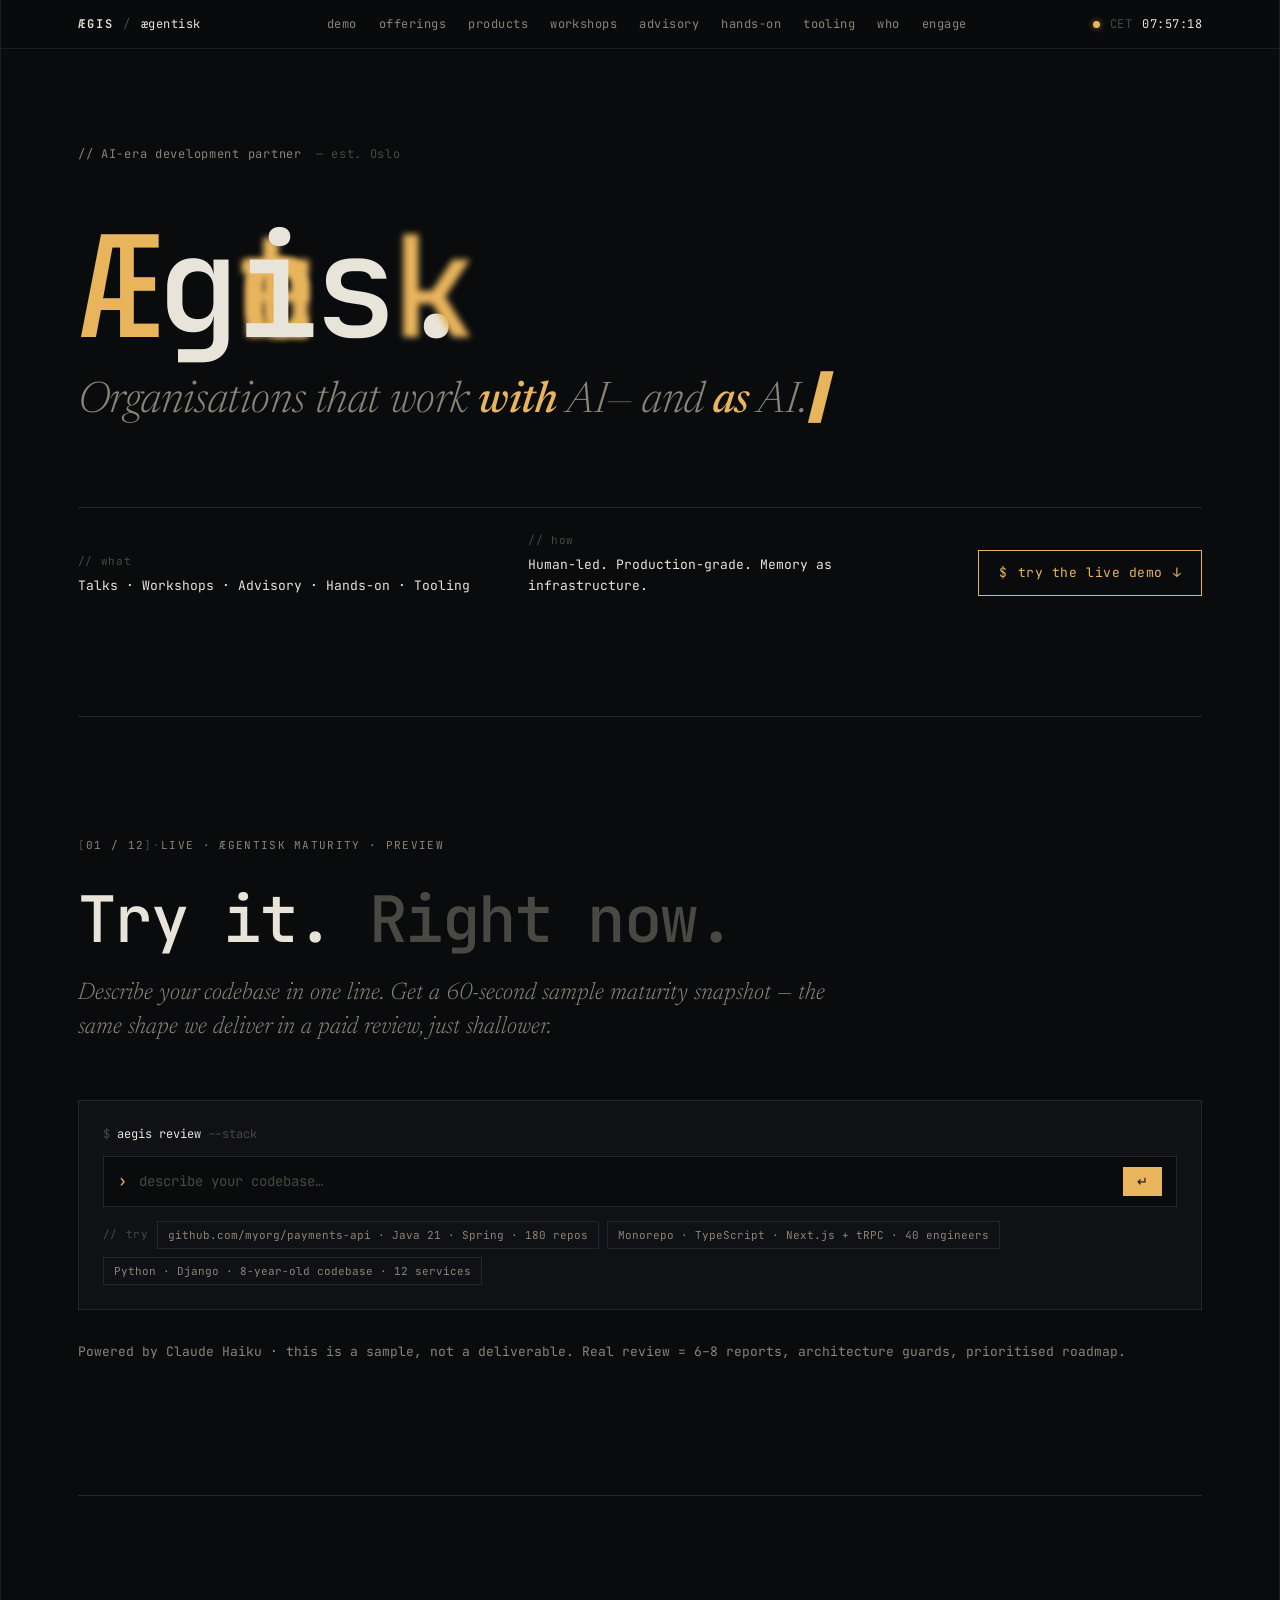
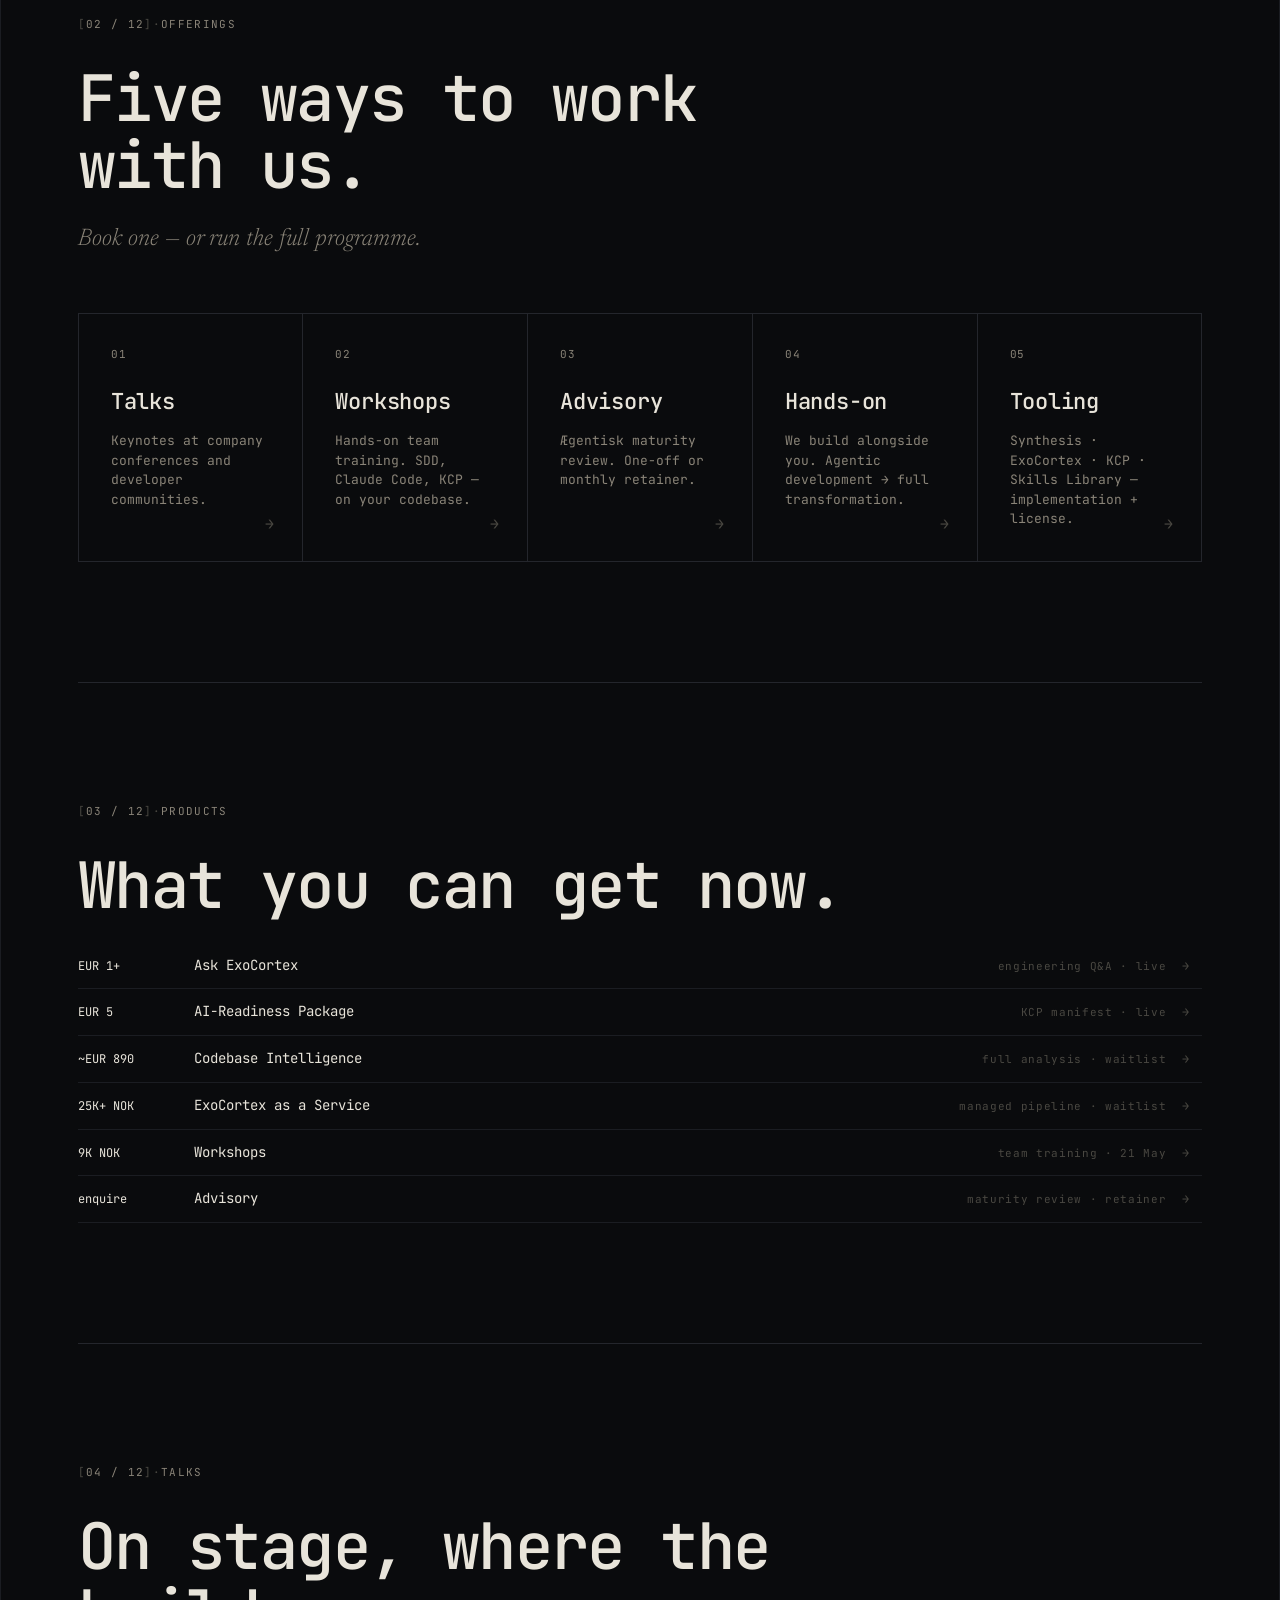
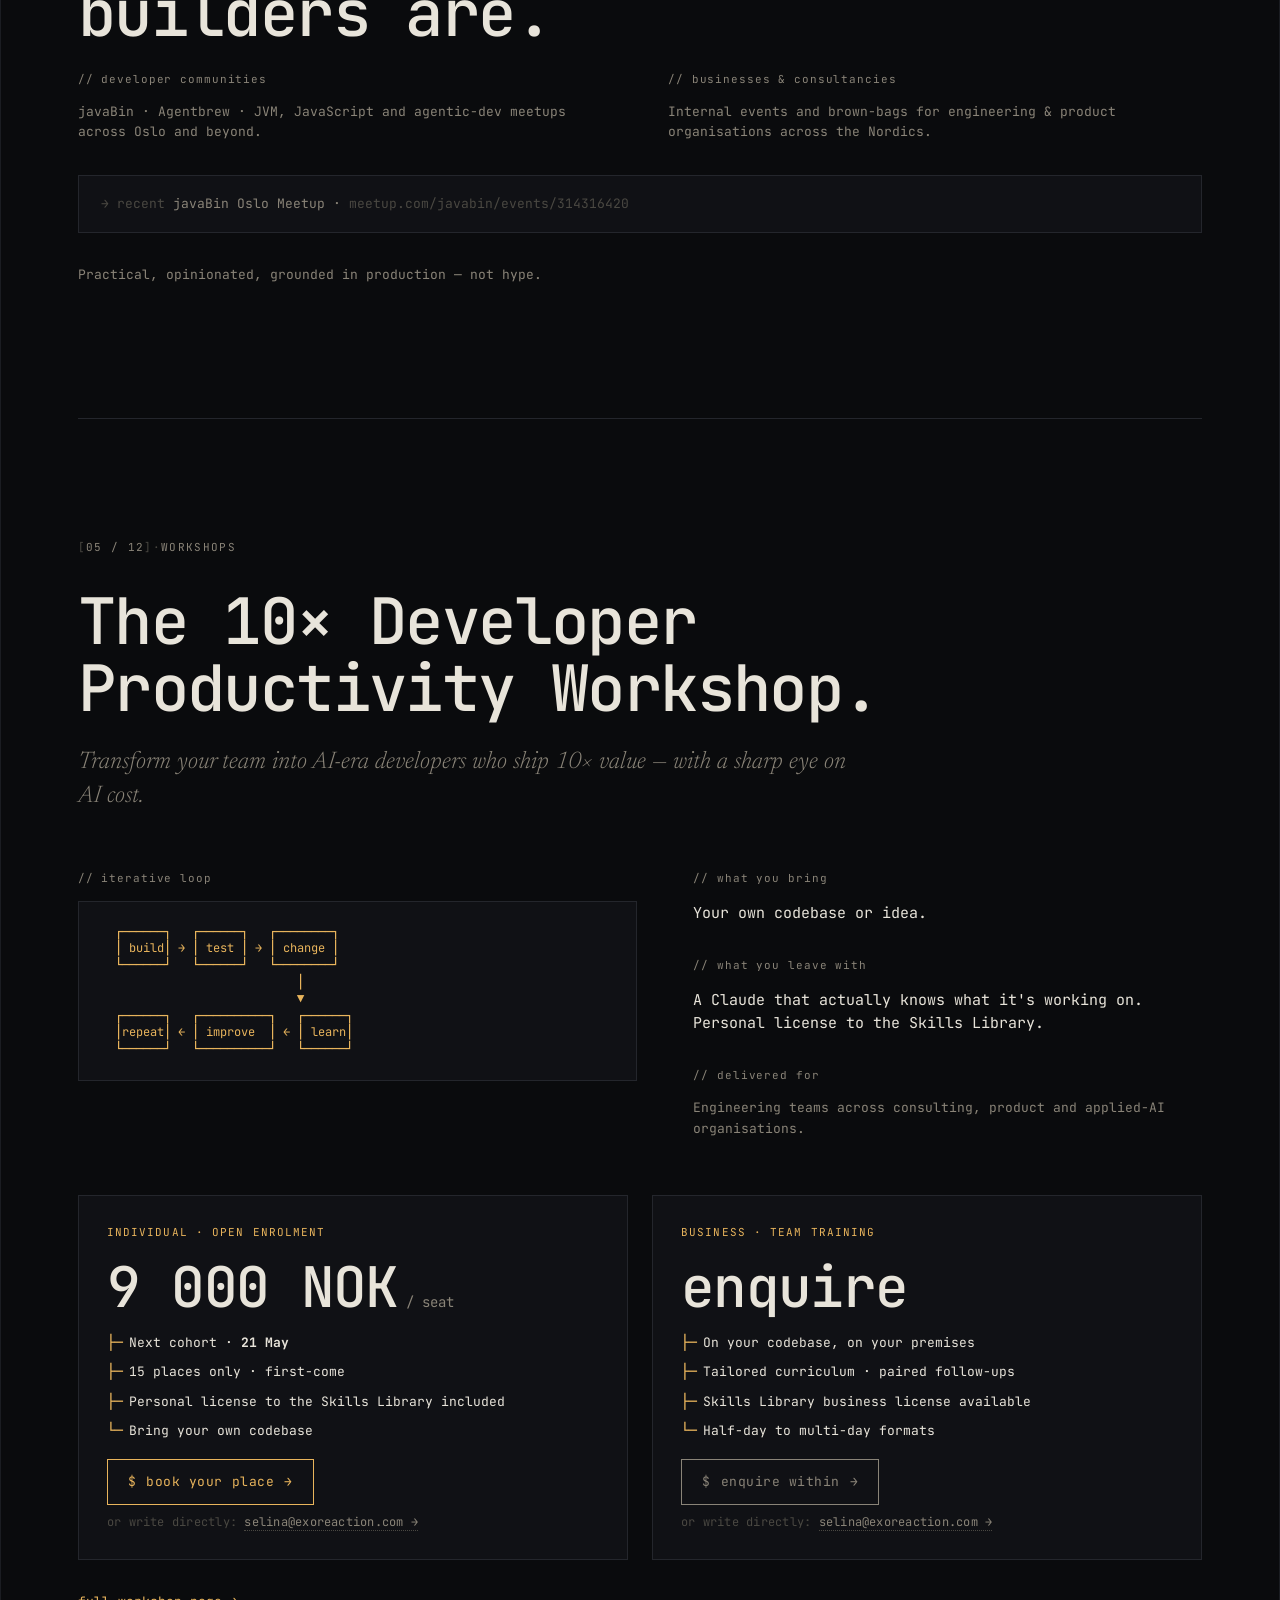
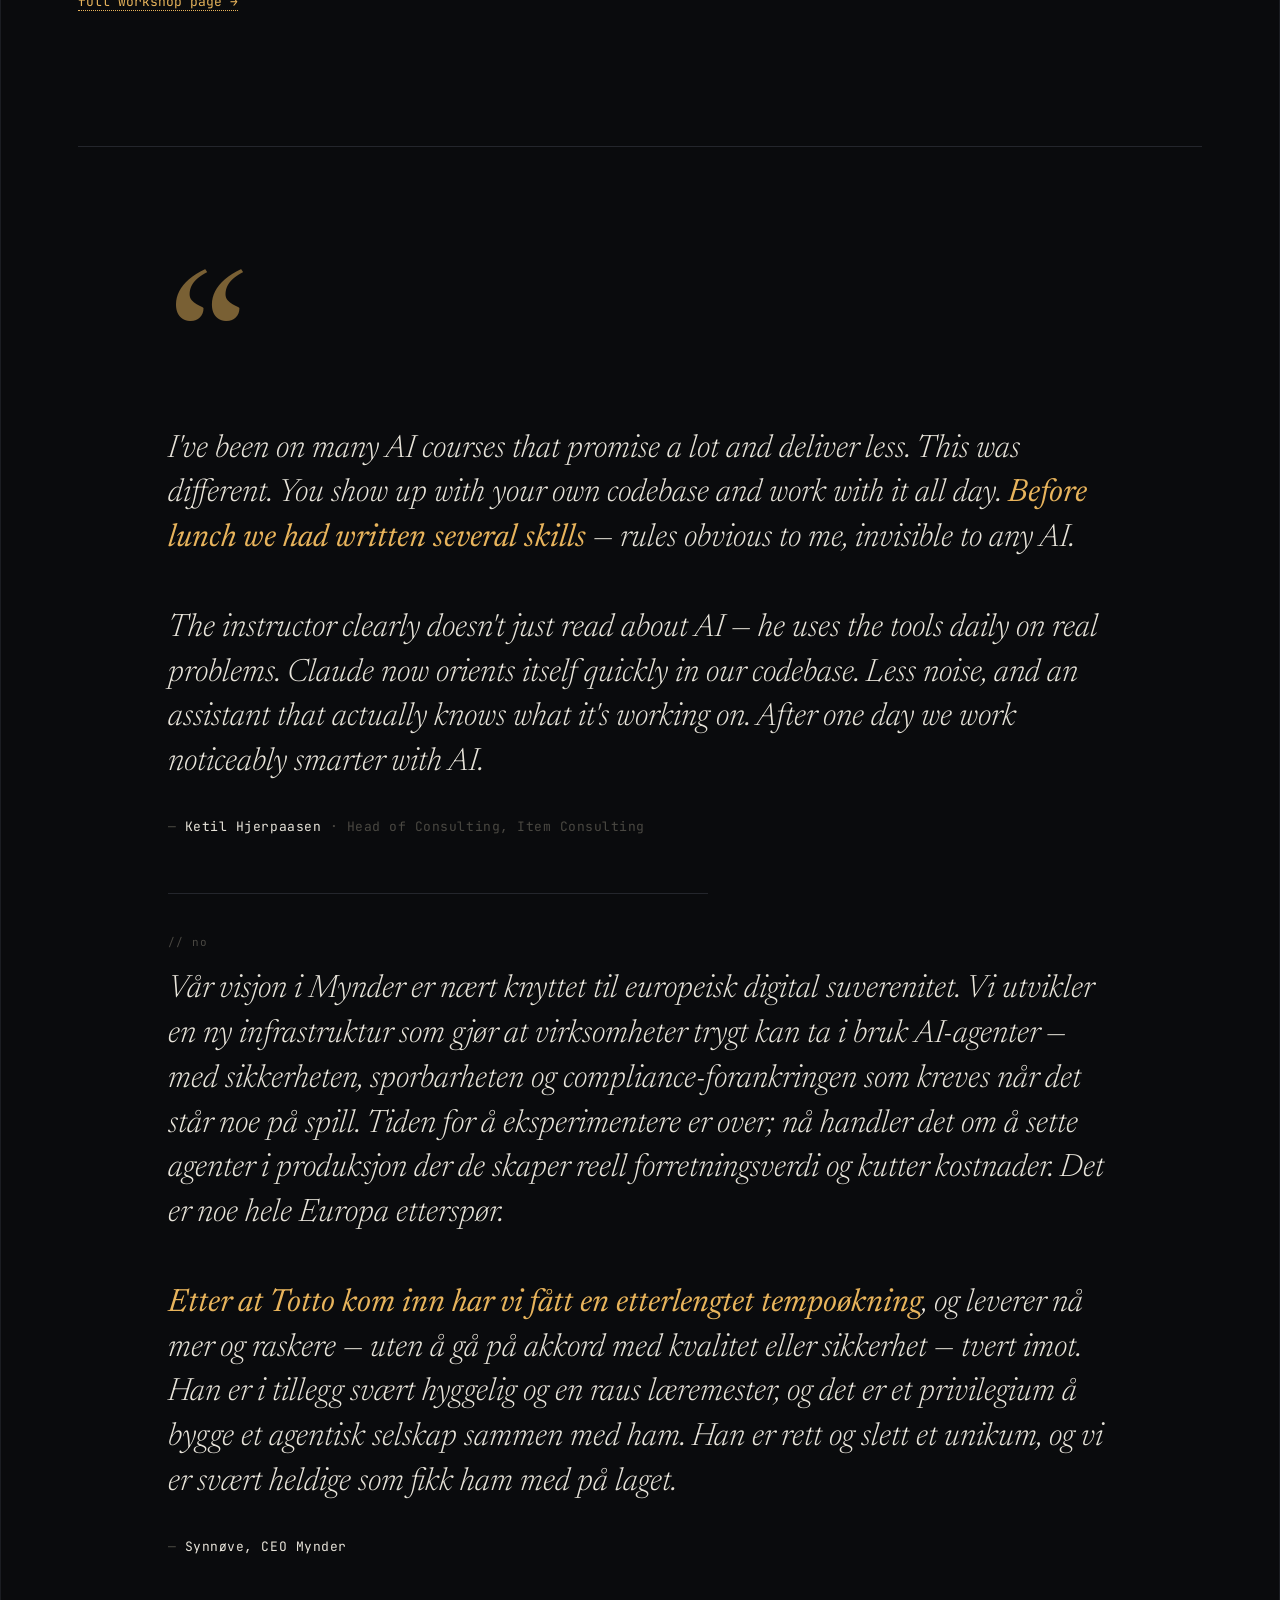
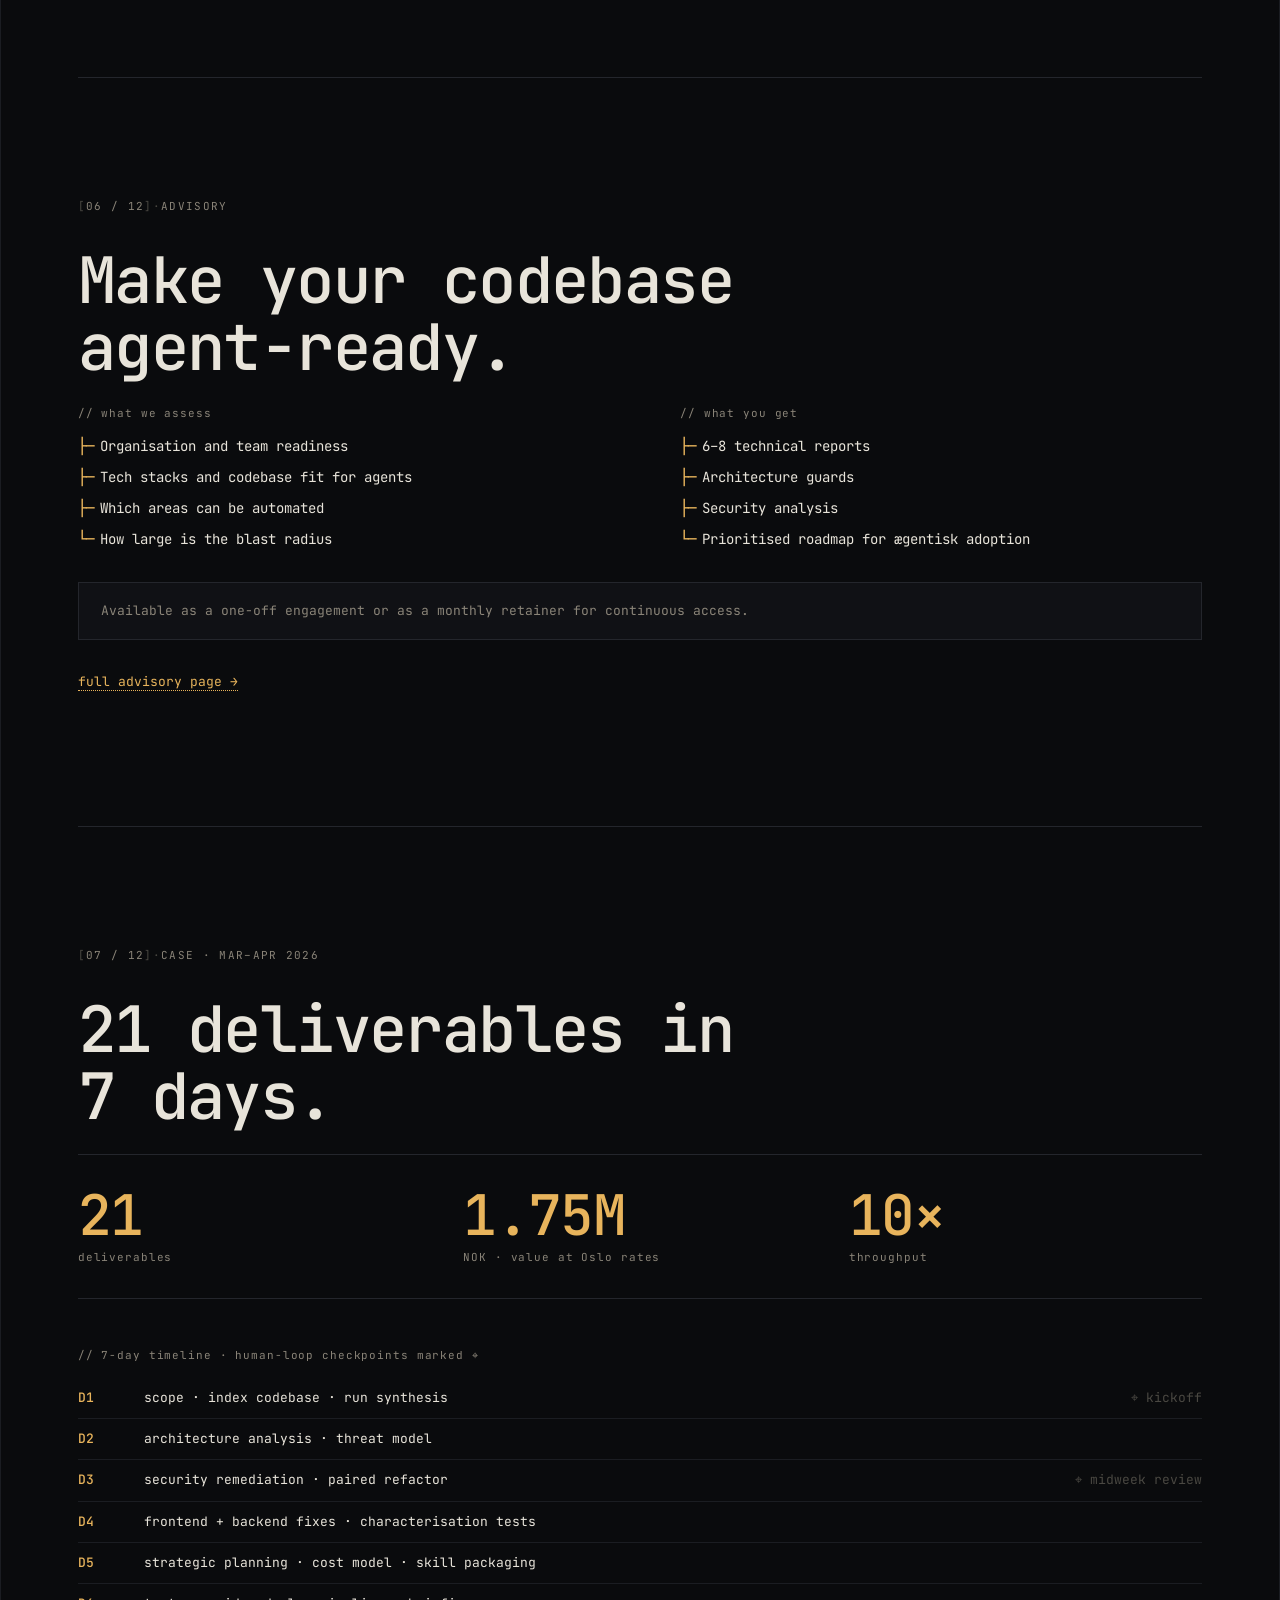
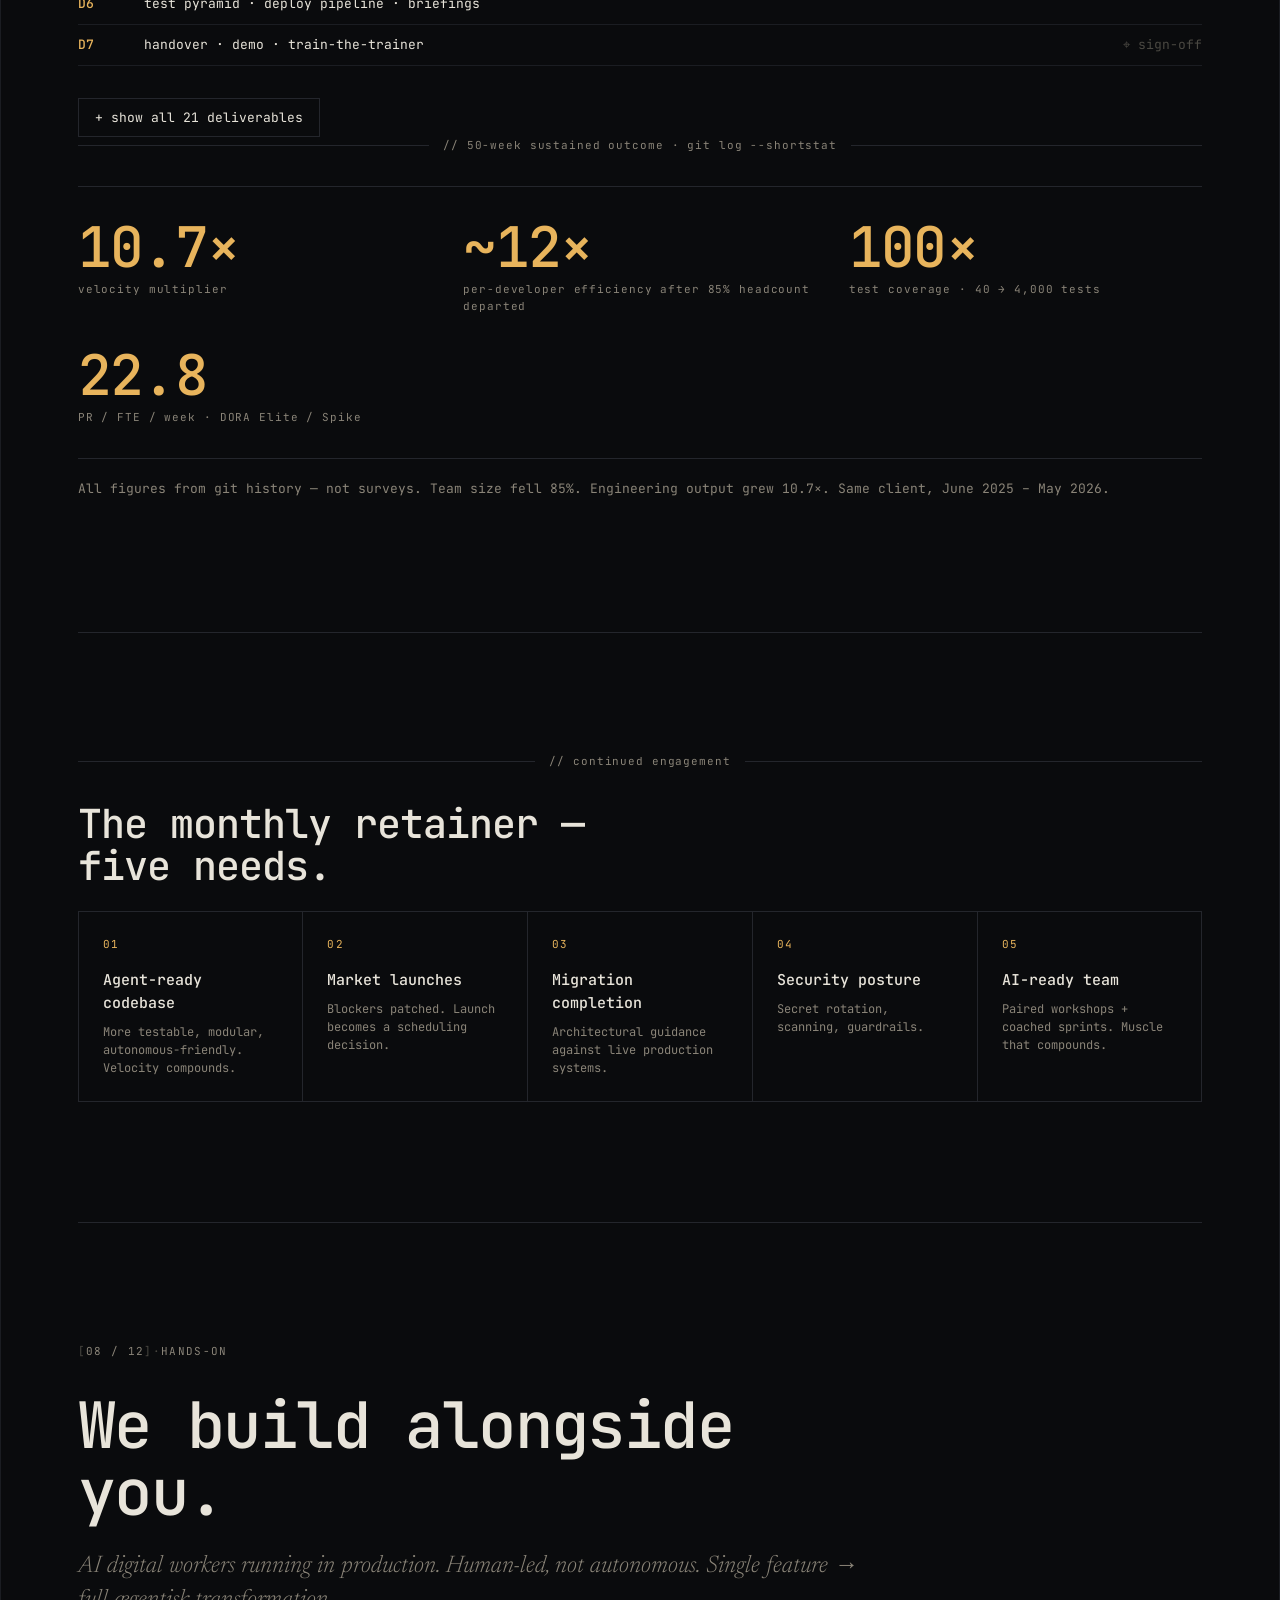
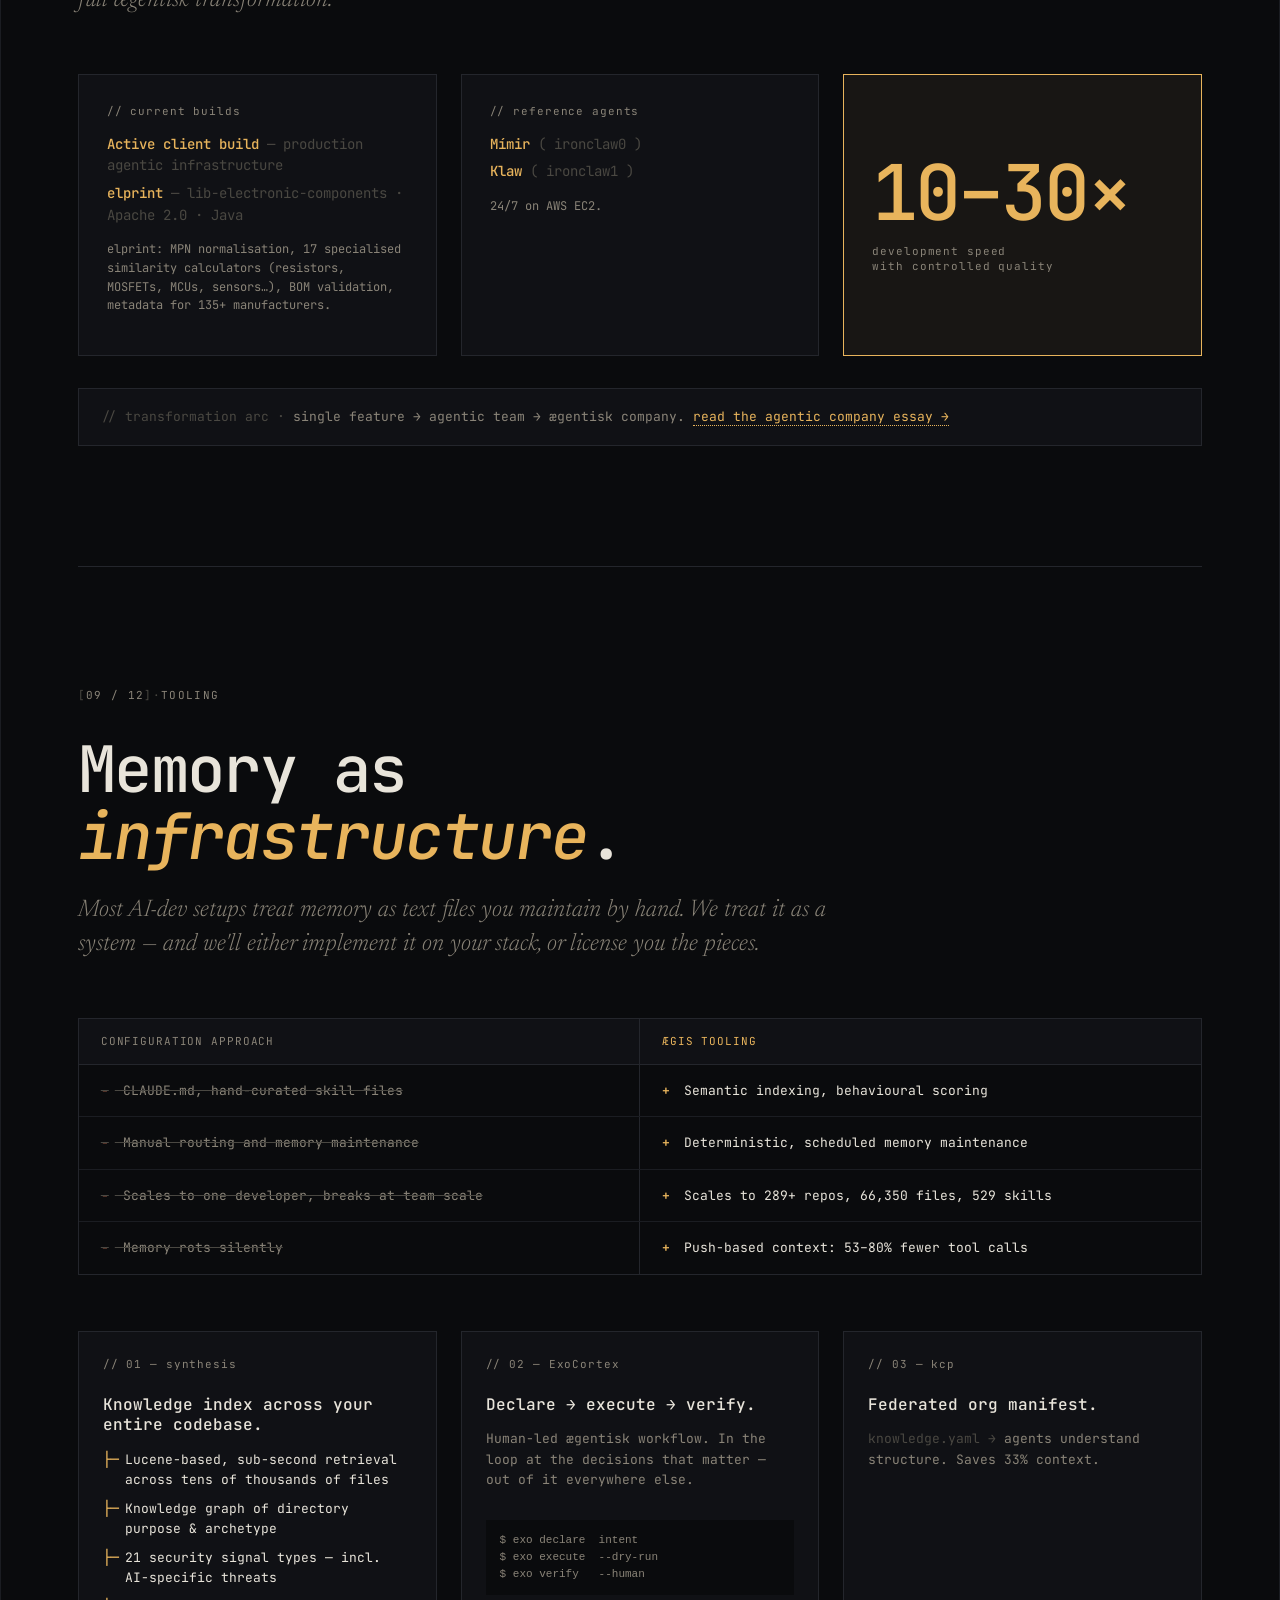
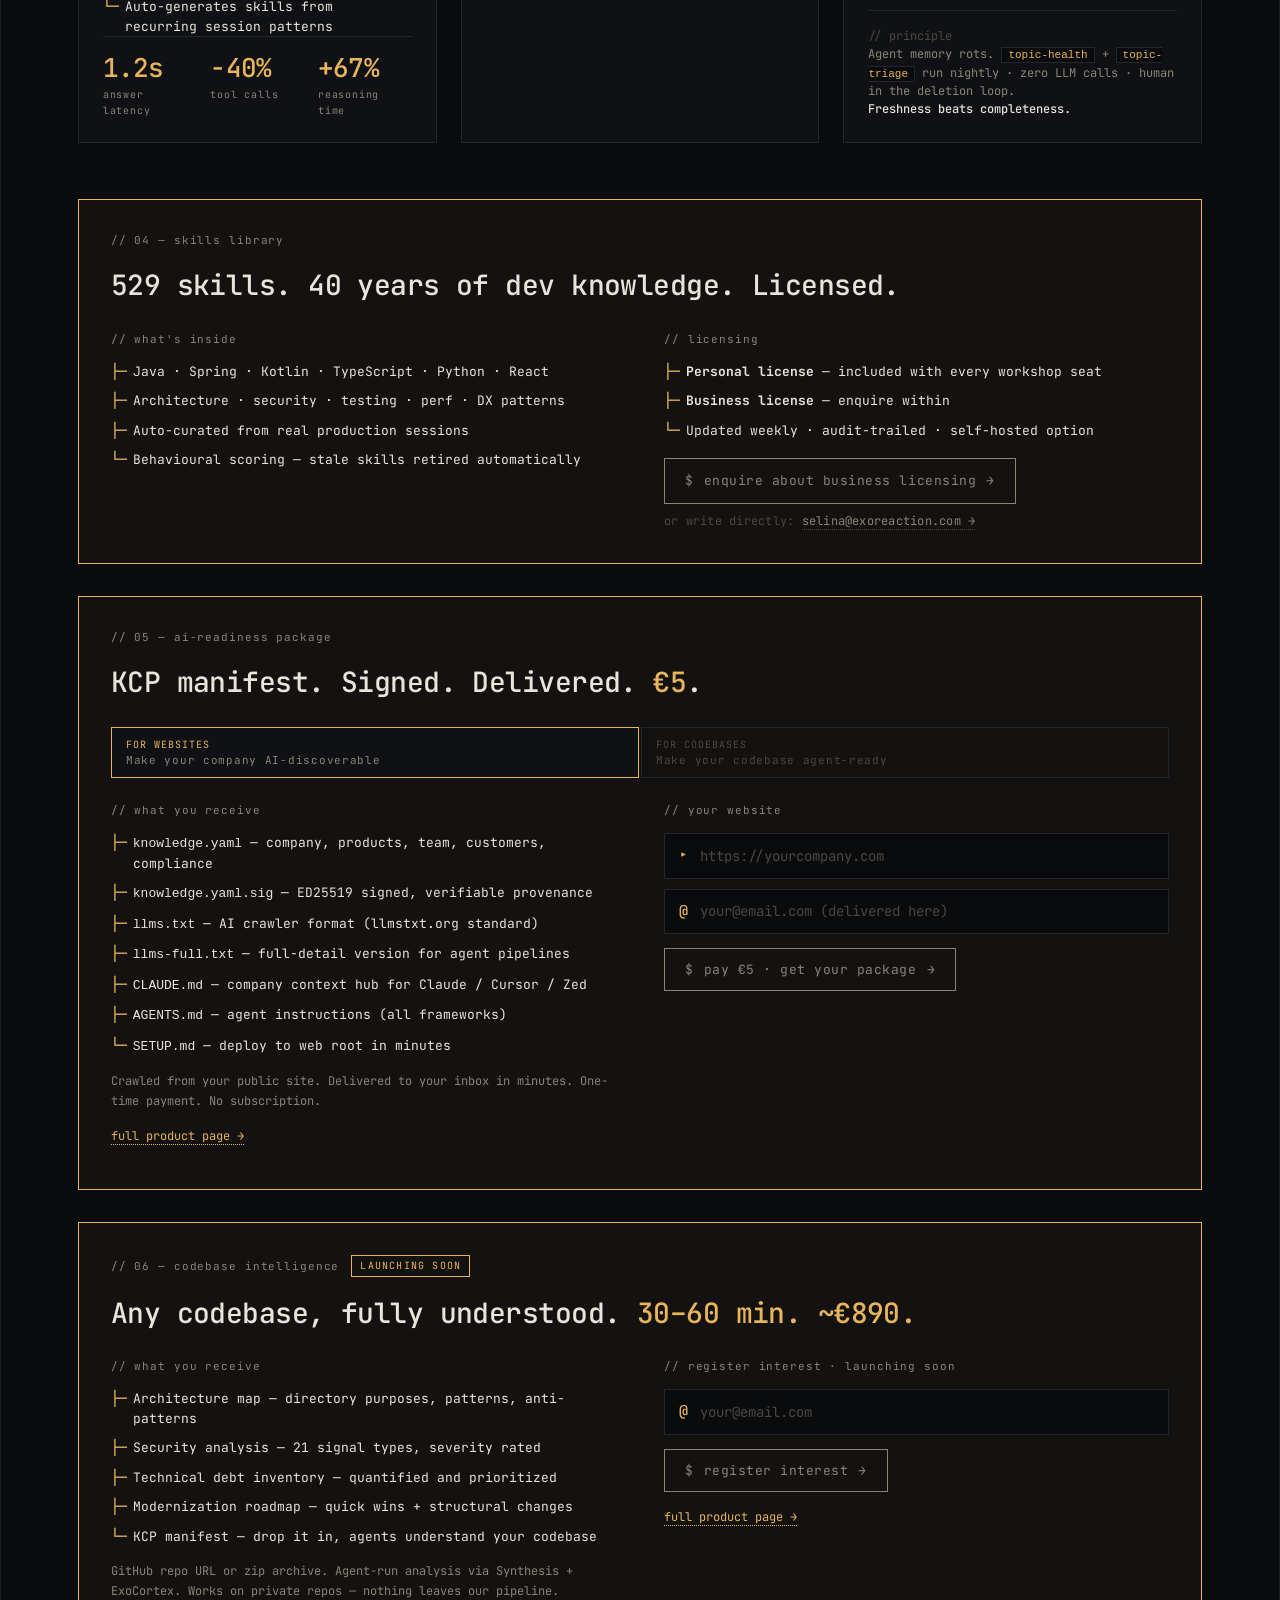
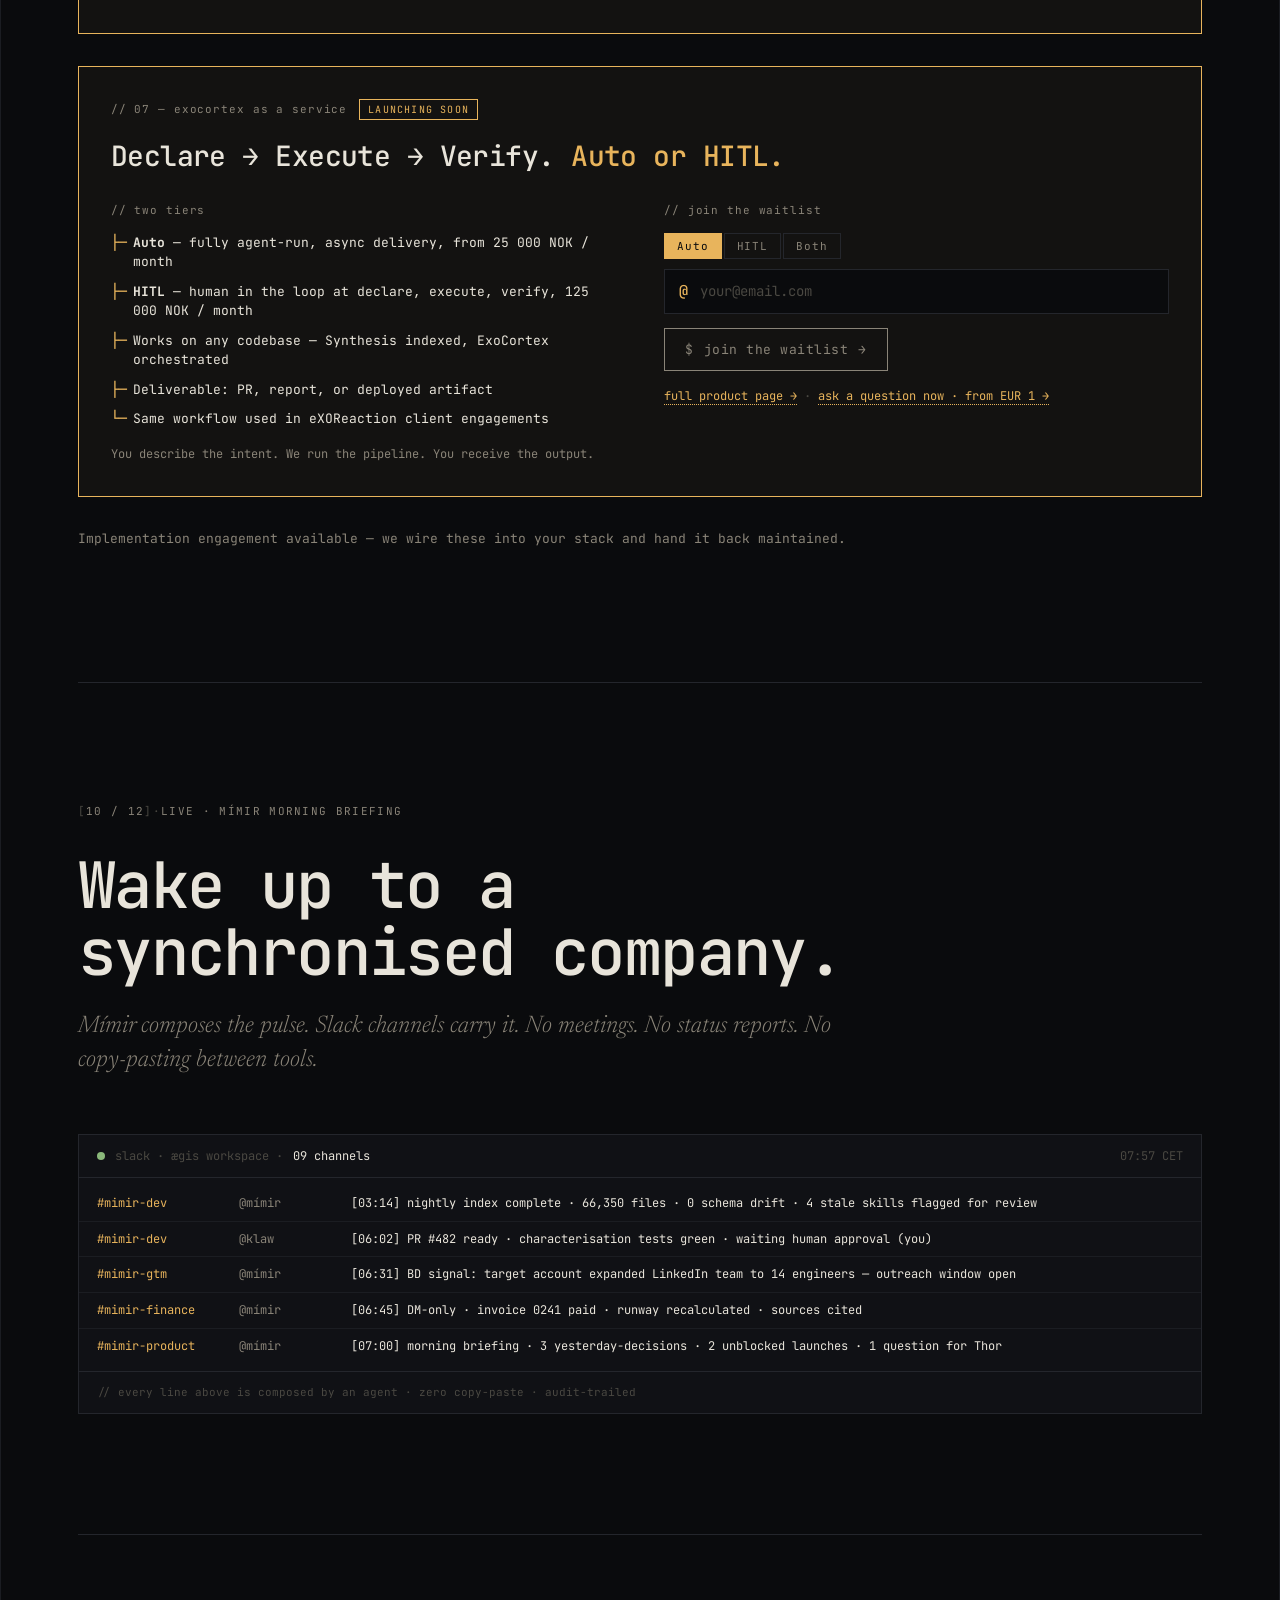
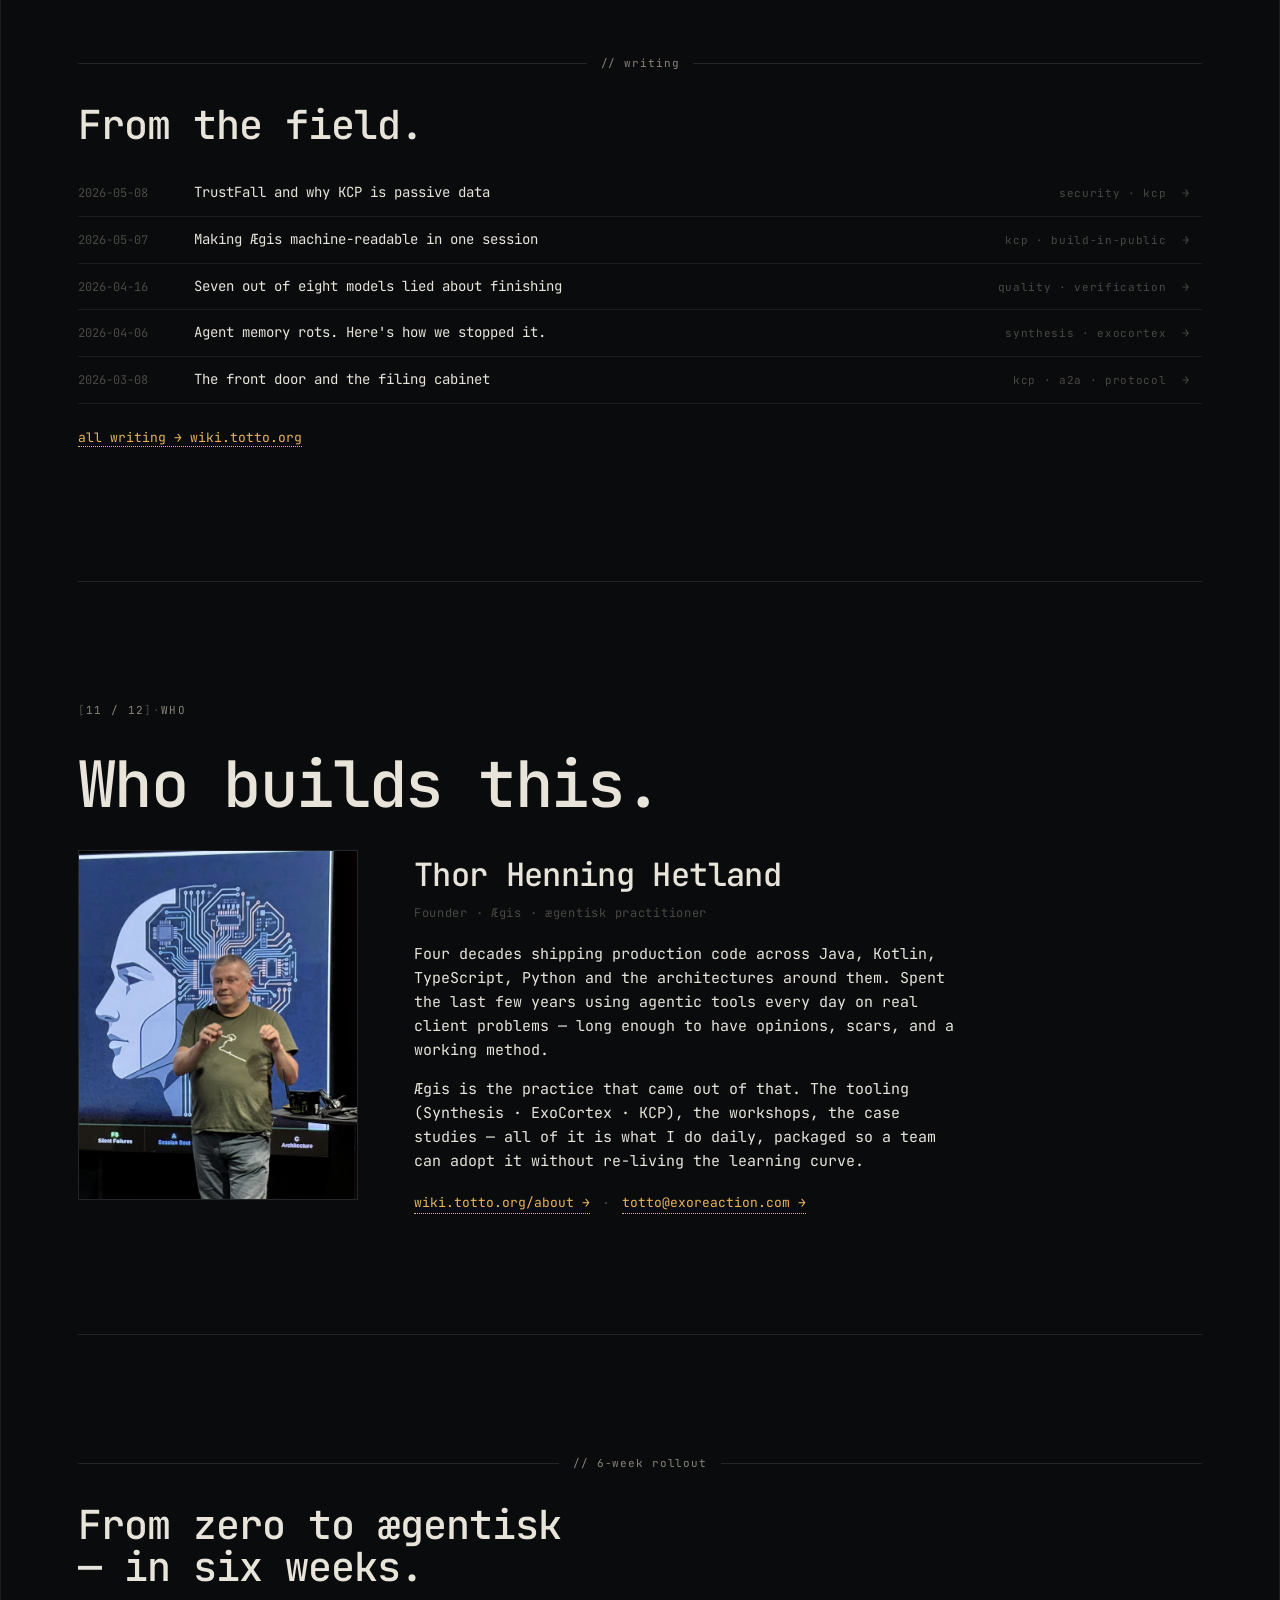
==== index.html @ 2a46fa9e "feat: add products catalogue section + nav item - Homepage: new #products section (03/12) using writ" ====
<!doctype html>
<html lang="en">
<head>
  <meta charset="utf-8" />
  <meta name="viewport" content="width=device-width, initial-scale=1" />
  <title>Ægis · Ægentisk — AI-era development partner</title>

  <meta name="description" content="Organisations that work with AI — and as AI. Talks, workshops, advisory, hands-on builds, and tooling from years of production use. Next workshop: 21 May." />
  <meta property="og:type" content="website" />
  <meta property="og:site_name" content="Ægis" />
  <meta property="og:title" content="Ægis · Ægentisk — AI-era development partner" />
  <meta property="og:description" content="Organisations that work with AI — and as AI. Talks, workshops, advisory, hands-on builds, and tooling from years of production use. Next workshop: 21 May." />
  <meta property="og:url" content="https://xn--gis-xla.no" />
  <meta property="og:image" content="https://xn--gis-xla.no/og-image.png" />
  <meta property="og:image:width" content="1200" />
  <meta property="og:image:height" content="675" />
  <meta name="twitter:card" content="summary_large_image" />
  <meta name="twitter:title" content="Ægis · Ægentisk — AI-era development partner" />
  <meta name="twitter:description" content="Organisations that work with AI — and as AI. Talks, workshops, advisory, hands-on builds, and tooling from years of production use." />
  <meta name="twitter:image" content="https://xn--gis-xla.no/og-image.png" />
  <link rel="canonical" href="https://xn--gis-xla.no/" />

  <link rel="preconnect" href="https://fonts.googleapis.com" />
  <link rel="preconnect" href="https://fonts.gstatic.com" crossorigin />
  <link href="https://fonts.googleapis.com/css2?family=JetBrains+Mono:wght@300;400;500;600&family=Newsreader:ital,opsz,wght@0,6..72,300;0,6..72,400;1,6..72,300;1,6..72,400&display=swap" rel="stylesheet" />
  <link rel="icon" href="favicon.svg" type="image/svg+xml" />
  <link rel="stylesheet" href="site.css" />

  <style>
    /* KCP Package top-level tab buttons */
    .kcp-tab-btn {
      flex: 1; background: transparent; color: var(--fg-dim);
      border: 1px solid var(--line); font-family: var(--t-mono);
      font-size: 12px; letter-spacing: 0.06em; padding: 10px 14px;
      cursor: pointer; text-align: left;
    }
    .kcp-tab-btn.active { background: var(--bg-2); color: var(--fg); border-color: var(--accent-hex); }
    .kcp-tab-label { font-size: 10px; letter-spacing: 0.1em; margin-bottom: 2px; color: var(--fg-dim); }
    .kcp-tab-btn.active .kcp-tab-label { color: var(--accent-hex); }
    .kcp-tab-sub { font-size: 11px; color: var(--fg-dim); }
    .kcp-tab-btn.active .kcp-tab-sub { color: var(--fg-mute); }
    /* KCP code input sub-tab buttons */
    .kcp-input-btn {
      background: transparent; color: var(--fg-mute); border: 1px solid var(--line);
      font-family: var(--t-mono); font-size: 11px; letter-spacing: 0.08em;
      padding: 4px 10px; cursor: pointer;
    }
    .kcp-input-btn.active { background: var(--accent-hex); color: var(--bg); border-color: var(--accent-hex); }
    /* ExoCortex tier buttons */
    .exo-tier-btn {
      background: transparent; color: var(--fg-mute); border: 1px solid var(--line);
      font-family: var(--t-mono); font-size: 11px; letter-spacing: 0.08em;
      padding: 5px 12px; cursor: pointer;
    }
    .exo-tier-btn.active { background: var(--accent-hex); color: var(--bg); border-color: var(--accent-hex); }
    /* Inline form error / success */
    .form-error { font-size: 12px; color: var(--accent-hex); letter-spacing: 0.02em; display: none; }
    .form-success { font-size: 13px; color: var(--accent-hex); margin-top: 8px; line-height: 1.8; display: none; }
  </style>
</head>
<body>
  <div class="page">

    <!-- ===== header ===== -->
    <header class="topbar">
      <div class="topbar-row">
        <div class="topbar-left">
          <span class="brand">ÆGIS</span>
          <span class="dim">/</span>
          <span>ægentisk</span>
        </div>
        <nav class="topbar-nav">
          <a href="#demo">demo</a>
          <a href="#offerings">offerings</a>
          <a href="#products">products</a>
          <a href="workshops.html">workshops</a>
          <a href="advisory.html">advisory</a>
          <a href="#hands-on">hands-on</a>
          <a href="#tooling">tooling</a>
          <a href="#who">who</a>
          <a href="#engage">engage</a>
        </nav>
        <div class="topbar-right">
          <span class="status-dot"></span>
          <span class="dim">CET</span>
          <span class="mono-time" id="header-clock"></span>
          <button class="hamburger" id="hamburger-btn" aria-label="menu">
            <span></span><span></span><span></span>
          </button>
        </div>
      </div>
      <div class="mobile-nav" id="mobile-nav" style="display:none">
        <a href="#demo">demo</a>
        <a href="#offerings">offerings</a>
        <a href="#products">products</a>
        <a href="workshops.html">workshops</a>
        <a href="advisory.html">advisory</a>
        <a href="#hands-on">hands-on</a>
        <a href="#tooling">tooling</a>
        <a href="#who">who</a>
        <a href="#engage">engage</a>
      </div>
    </header>

    <main>

      <!-- ===== hero ===== -->
      <section class="hero" id="top">
        <div class="hero-meta">
          <span>// AI-era development partner</span>
          <span class="dim">— est. Oslo</span>
        </div>
        <h1 class="hero-title" id="hero-title" title="replay">
          <span class="headline" id="hero-headline">
            <span class="ltr lig">Æ</span>
            <span class="ltr">g</span>
            <span class="ltr">e</span>
            <span class="ltr">n</span>
            <span class="ltr">t</span>
            <span class="ltr">i</span>
            <span class="ltr">s</span>
            <span class="ltr">k</span>
            <span class="headline-caret" id="hero-caret">▍</span>
            <span class="headline-dot">.</span>
          </span>
          <br>
          <span class="hero-sub">
            Organisations that work <em>with</em> AI<span class="dim">—</span>
            and <em>as</em> AI.<span class="caret" aria-hidden="true">▍</span>
          </span>
        </h1>
        <div class="hero-foot">
          <div class="hero-foot-col">
            <div class="dim">// what</div>
            <div>Talks · Workshops · Advisory · Hands-on · Tooling</div>
          </div>
          <div class="hero-foot-col">
            <div class="dim">// how</div>
            <div>Human-led. Production-grade. Memory as infrastructure.</div>
          </div>
          <div class="hero-foot-col">
            <a class="cta-primary" href="#demo">
              <span>$</span> try the live demo <span class="arrow">↓</span>
            </a>
          </div>
        </div>
      </section>

      <!-- ===== demo / ask codebase ===== -->
      <section class="section" id="demo">
        <div class="section-label">
          <span class="dim">[</span><span> 01 / 12 </span><span class="dim">]</span>
          <span class="dim"> · </span><span>LIVE · ÆGENTISK MATURITY · PREVIEW</span>
        </div>
        <h2 class="section-title">Try it. <span class="dim">Right now.</span></h2>
        <p class="section-lede">
          Describe your codebase in one line. Get a 60-second sample maturity snapshot —
          the same shape we deliver in a paid review, just shallower.
        </p>
        <div class="demo-shell">
          <div class="demo-prompt">
            <span class="dim">$</span>
            <span> aegis review</span>
            <span class="dim"> --stack</span>
          </div>
          <div class="demo-input-row">
            <span class="prompt-arrow">›</span>
            <input type="text" class="demo-input" id="demo-input"
              placeholder="describe your codebase…" />
            <button class="demo-run" id="demo-run">↵</button>
          </div>
          <div class="demo-examples">
            <span class="dim">// try</span>
            <button class="demo-chip" data-example="github.com/myorg/payments-api · Java 21 · Spring · 180 repos">github.com/myorg/payments-api · Java 21 · Spring · 180 repos</button>
            <button class="demo-chip" data-example="Monorepo · TypeScript · Next.js + tRPC · 40 engineers">Monorepo · TypeScript · Next.js + tRPC · 40 engineers</button>
            <button class="demo-chip" data-example="Python · Django · 8-year-old codebase · 12 services">Python · Django · 8-year-old codebase · 12 services</button>
          </div>
          <pre class="demo-output" id="demo-output" style="display:none"></pre>
        </div>
        <p class="footnote">
          Powered by Claude Haiku · this is a sample, not a deliverable. Real review = 6–8 reports, architecture guards, prioritised roadmap.
        </p>
      </section>

      <!-- ===== offerings ===== -->
      <section class="section" id="offerings">
        <div class="section-label">
          <span class="dim">[</span><span> 02 / 12 </span><span class="dim">]</span>
          <span class="dim"> · </span><span>OFFERINGS</span>
        </div>
        <h2 class="section-title">Five ways to work with us.</h2>
        <p class="section-lede">Book one — or run the full programme.</p>
        <div class="offer-grid five">
          <a class="offer" href="#talks">
            <div class="offer-num">01</div>
            <div class="offer-title">Talks</div>
            <div class="offer-desc">Keynotes at company conferences and developer communities.</div>
            <div class="offer-arrow">→</div>
          </a>
          <a class="offer" href="#workshops">
            <div class="offer-num">02</div>
            <div class="offer-title">Workshops</div>
            <div class="offer-desc">Hands-on team training. SDD, Claude Code, KCP — on your codebase.</div>
            <div class="offer-arrow">→</div>
          </a>
          <a class="offer" href="#advisory">
            <div class="offer-num">03</div>
            <div class="offer-title">Advisory</div>
            <div class="offer-desc">Ægentisk maturity review. One-off or monthly retainer.</div>
            <div class="offer-arrow">→</div>
          </a>
          <a class="offer" href="#hands-on">
            <div class="offer-num">04</div>
            <div class="offer-title">Hands-on</div>
            <div class="offer-desc">We build alongside you. Agentic development → full transformation.</div>
            <div class="offer-arrow">→</div>
          </a>
          <a class="offer" href="#tooling">
            <div class="offer-num">05</div>
            <div class="offer-title">Tooling</div>
            <div class="offer-desc">Synthesis · ExoCortex · KCP · Skills Library — implementation + license.</div>
            <div class="offer-arrow">→</div>
          </a>
        </div>
      </section>

      <!-- ===== products ===== -->
      <section class="section" id="products">
        <div class="section-label">
          <span class="dim">[</span><span> 03 / 12 </span><span class="dim">]</span>
          <span class="dim"> · </span><span>PRODUCTS</span>
        </div>
        <h2 class="section-title">What you can get now.</h2>
        <div class="writing-list">
          <a class="writing-row" href="ask-exocortex.html">
            <span class="writing-date">EUR 1+</span>
            <span class="writing-title">Ask ExoCortex</span>
            <span class="writing-tag dim">engineering Q&amp;A · live</span>
            <span class="writing-arrow dim">→</span>
          </a>
          <a class="writing-row" href="ai-readiness-package.html">
            <span class="writing-date">EUR 5</span>
            <span class="writing-title">AI-Readiness Package</span>
            <span class="writing-tag dim">KCP manifest · live</span>
            <span class="writing-arrow dim">→</span>
          </a>
          <a class="writing-row" href="codebase-intelligence.html">
            <span class="writing-date">~EUR 890</span>
            <span class="writing-title">Codebase Intelligence</span>
            <span class="writing-tag dim">full analysis · waitlist</span>
            <span class="writing-arrow dim">→</span>
          </a>
          <a class="writing-row" href="exocortex-as-a-service.html">
            <span class="writing-date">25K+ NOK</span>
            <span class="writing-title">ExoCortex as a Service</span>
            <span class="writing-tag dim">managed pipeline · waitlist</span>
            <span class="writing-arrow dim">→</span>
          </a>
          <a class="writing-row" href="workshops.html">
            <span class="writing-date">9K NOK</span>
            <span class="writing-title">Workshops</span>
            <span class="writing-tag dim">team training · 21 May</span>
            <span class="writing-arrow dim">→</span>
          </a>
          <a class="writing-row" href="advisory.html">
            <span class="writing-date">enquire</span>
            <span class="writing-title">Advisory</span>
            <span class="writing-tag dim">maturity review · retainer</span>
            <span class="writing-arrow dim">→</span>
          </a>
        </div>
      </section>

      <!-- ===== talks ===== -->
      <section class="section" id="talks">
        <div class="section-label">
          <span class="dim">[</span><span> 04 / 12 </span><span class="dim">]</span>
          <span class="dim"> · </span><span>TALKS</span>
        </div>
        <h2 class="section-title">On stage, where the builders are.</h2>
        <div class="two-col">
          <div>
            <div class="col-label">// developer communities</div>
            <p class="footnote" style="margin:0">javaBin · Agentbrew · JVM, JavaScript and agentic-dev meetups across Oslo and beyond.</p>
          </div>
          <div>
            <div class="col-label">// businesses &amp; consultancies</div>
            <p class="footnote" style="margin:0">Internal events and brown-bags for engineering &amp; product organisations across the Nordics.</p>
          </div>
        </div>
        <div class="callout">
          <span class="dim">→ recent</span>
          <span> javaBin Oslo Meetup · </span>
          <span class="dim">meetup.com/javabin/events/314316420</span>
        </div>
        <p class="footnote">Practical, opinionated, grounded in production — not hype.</p>
      </section>

      <!-- ===== workshops ===== -->
      <section class="section" id="workshops">
        <div class="section-label">
          <span class="dim">[</span><span> 05 / 12 </span><span class="dim">]</span>
          <span class="dim"> · </span><span>WORKSHOPS</span>
        </div>
        <h2 class="section-title">The 10× Developer Productivity Workshop.</h2>
        <p class="section-lede">
          Transform your team into AI-era developers who ship 10× value — with a sharp eye on AI cost.
        </p>
        <div class="workshop-grid">
          <div class="workshop-loop">
            <div class="col-label">// iterative loop</div>
            <pre class="ascii">  ┌──────┐   ┌──────┐   ┌────────┐
  │ build│ → │ test │ → │ change │
  └──────┘   └──────┘   └────────┘
                            │
                            ▼
  ┌──────┐   ┌──────────┐   ┌──────┐
  │repeat│ ← │ improve  │ ← │ learn│
  └──────┘   └──────────┘   └──────┘</pre>
          </div>
          <div>
            <div class="col-label">// what you bring</div>
            <p>Your own codebase or idea.</p>
            <div class="col-label spaced">// what you leave with</div>
            <p>A Claude that actually knows what it's working on. Personal license to the Skills Library.</p>
            <div class="col-label spaced">// delivered for</div>
            <p class="footnote" style="margin:0">Engineering teams across consulting, product and applied-AI organisations.</p>
          </div>
        </div>
        <div class="pricing-grid">
          <div class="price-card">
            <div class="price-tag">INDIVIDUAL · OPEN ENROLMENT</div>
            <div class="price-headline">
              <span class="price-amount">9 000 NOK</span>
              <span class="price-unit">/ seat</span>
            </div>
            <ul class="check-list dense">
              <li>Next cohort · <strong>21 May</strong></li>
              <li>15 places only · first-come</li>
              <li>Personal license to the Skills Library included</li>
              <li>Bring your own codebase</li>
            </ul>
            <div class="cta-with-foot">
              <a class="cta-primary"
                 href="mailto:selina@exoreaction.com?subject=Workshop%2021%20May%20-%20book%20a%20seat"
                 onclick="copyAndToast('selina@exoreaction.com')">
                <span>$</span> book your place <span class="arrow">→</span>
              </a>
              <div class="mail-cta-foot">
                <span class="dim">or write directly:</span>
                <a class="mail-cta-link" href="mailto:selina@exoreaction.com"
                   onclick="copyAndToast('selina@exoreaction.com')">
                  selina@exoreaction.com <span class="arrow">→</span>
                </a>
              </div>
            </div>
          </div>
          <div class="price-card">
            <div class="price-tag">BUSINESS · TEAM TRAINING</div>
            <div class="price-headline">
              <span class="price-amount">enquire</span>
            </div>
            <ul class="check-list dense">
              <li>On your codebase, on your premises</li>
              <li>Tailored curriculum · paired follow-ups</li>
              <li>Skills Library business license available</li>
              <li>Half-day to multi-day formats</li>
            </ul>
            <div class="cta-with-foot">
              <a class="cta-primary outline"
                 href="mailto:selina@exoreaction.com?subject=Business%20workshop%20enquiry"
                 onclick="copyAndToast('selina@exoreaction.com')">
                <span>$</span> enquire within <span class="arrow">→</span>
              </a>
              <div class="mail-cta-foot">
                <span class="dim">or write directly:</span>
                <a class="mail-cta-link" href="mailto:selina@exoreaction.com"
                   onclick="copyAndToast('selina@exoreaction.com')">
                  selina@exoreaction.com <span class="arrow">→</span>
                </a>
              </div>
            </div>
          </div>
        </div>
        <p class="footnote" style="margin-top:32px">
          <a href="workshops.html" class="link-amber">full workshop page →</a>
        </p>
      </section>

      <!-- ===== testimonial ===== -->
      <section class="section testimonial" id="testimonial">
        <div class="quote-mark">&ldquo;</div>
        <blockquote>
          I've been on many AI courses that promise a lot and deliver less. This was different.
          You show up with your own codebase and work with it all day.
          <strong> Before lunch we had written several skills</strong> — rules obvious to me, invisible to any AI.
          <br><br>
          The instructor clearly doesn't just read about AI — he uses the tools daily on real
          problems. Claude now orients itself quickly in our codebase. Less noise, and an assistant
          that actually knows what it's working on. After one day we work noticeably smarter with AI.
        </blockquote>
        <div class="quote-attr">
          <span class="dim">—</span> Ketil Hjerpaasen <span class="dim">·</span>
          <span class="dim">Head of Consulting, Item Consulting</span>
        </div>
        <div class="quote-divider"></div>
        <div class="quote-lang dim">// no</div>
        <blockquote lang="no">
          Vår visjon i Mynder er nært knyttet til europeisk digital suverenitet. Vi utvikler en ny
          infrastruktur som gjør at virksomheter trygt kan ta i bruk AI-agenter — med sikkerheten,
          sporbarheten og compliance-forankringen som kreves når det står noe på spill. Tiden for å
          eksperimentere er over; nå handler det om å sette agenter i produksjon der de skaper reell
          forretningsverdi og kutter kostnader. Det er noe hele Europa etterspør.
          <br><br>
          <strong>Etter at Totto kom inn har vi fått en etterlengtet tempoøkning</strong>, og leverer
          nå mer og raskere — uten å gå på akkord med kvalitet eller sikkerhet — tvert imot. Han er i
          tillegg svært hyggelig og en raus læremester, og det er et privilegium å bygge et agentisk
          selskap sammen med ham. Han er rett og slett et unikum, og vi er svært heldige som fikk ham
          med på laget.
        </blockquote>
        <div class="quote-attr">
          <span class="dim">—</span> Synnøve, CEO Mynder
        </div>
      </section>

      <!-- ===== advisory ===== -->
      <section class="section" id="advisory">
        <div class="section-label">
          <span class="dim">[</span><span> 06 / 12 </span><span class="dim">]</span>
          <span class="dim"> · </span><span>ADVISORY</span>
        </div>
        <h2 class="section-title">Make your codebase agent-ready.</h2>
        <div class="two-col gap-wide">
          <div>
            <div class="col-label">// what we assess</div>
            <ul class="check-list">
              <li>Organisation and team readiness</li>
              <li>Tech stacks and codebase fit for agents</li>
              <li>Which areas can be automated</li>
              <li>How large is the blast radius</li>
            </ul>
          </div>
          <div>
            <div class="col-label">// what you get</div>
            <ul class="check-list">
              <li>6–8 technical reports</li>
              <li>Architecture guards</li>
              <li>Security analysis</li>
              <li>Prioritised roadmap for ægentisk adoption</li>
            </ul>
          </div>
        </div>
        <div class="callout">
          Available as a one-off engagement or as a monthly retainer for continuous access.
        </div>
        <p class="footnote" style="margin-top:32px">
          <a href="advisory.html" class="link-amber">full advisory page →</a>
        </p>
      </section>

      <!-- ===== case study ===== -->
      <section class="section case" id="case">
        <div class="section-label">
          <span class="dim">[</span><span> 07 / 12 </span><span class="dim">]</span>
          <span class="dim"> · </span><span>CASE · MAR–APR 2026</span>
        </div>
        <h2 class="section-title">21 deliverables in 7 days.</h2>
        <div class="case-stats">
          <div class="stat"><div class="stat-value">21</div><div class="stat-label">deliverables</div></div>
          <div class="stat"><div class="stat-value">1.75M</div><div class="stat-label">NOK · value at Oslo rates</div></div>
          <div class="stat"><div class="stat-value">10×</div><div class="stat-label">throughput</div></div>
        </div>
        <div class="case-timeline">
          <div class="col-label">// 7-day timeline · human-loop checkpoints marked ⌖</div>
          <ol class="case-days">
            <li><span class="case-day">D1</span> <span class="case-act">scope · index codebase · run synthesis</span> <span class="dim">⌖ kickoff</span></li>
            <li><span class="case-day">D2</span> <span class="case-act">architecture analysis · threat model</span></li>
            <li><span class="case-day">D3</span> <span class="case-act">security remediation · paired refactor</span> <span class="dim">⌖ midweek review</span></li>
            <li><span class="case-day">D4</span> <span class="case-act">frontend + backend fixes · characterisation tests</span></li>
            <li><span class="case-day">D5</span> <span class="case-act">strategic planning · cost model · skill packaging</span></li>
            <li><span class="case-day">D6</span> <span class="case-act">test pyramid · deploy pipeline · briefings</span></li>
            <li><span class="case-day">D7</span> <span class="case-act">handover · demo · train-the-trainer</span> <span class="dim">⌖ sign-off</span></li>
          </ol>
        </div>
        <div class="case-deliverables">
          <button class="case-toggle" id="case-toggle-btn">+ show all 21 deliverables</button>
          <div class="case-grid" id="case-grid" style="display:none">
            <div class="case-item"><span class="case-id">D01</span><span class="case-title">Architecture map · all 12 services</span><span class="case-how dim">// synthesis index</span></div>
            <div class="case-item"><span class="case-id">D02</span><span class="case-title">Threat model · 21 signal types</span><span class="case-how dim">// automated scan + human review</span></div>
            <div class="case-item"><span class="case-id">D03</span><span class="case-title">Secret rotation · CI hardening</span><span class="case-how dim">// guardrail script + paired</span></div>
            <div class="case-item"><span class="case-id">D04</span><span class="case-title">Frontend perf budget + fixes</span><span class="case-how dim">// characterisation tests</span></div>
            <div class="case-item"><span class="case-id">D05</span><span class="case-title">Backend N+1 audit + remediation</span><span class="case-how dim">// pattern refactor</span></div>
            <div class="case-item"><span class="case-id">D06</span><span class="case-title">Database index review</span><span class="case-how dim">// query log analysis</span></div>
            <div class="case-item"><span class="case-id">D07</span><span class="case-title">API contract documentation</span><span class="case-how dim">// auto-generated + reviewed</span></div>
            <div class="case-item"><span class="case-id">D08</span><span class="case-title">Test pyramid restructure</span><span class="case-how dim">// characterisation testing</span></div>
            <div class="case-item"><span class="case-id">D09</span><span class="case-title">Deploy pipeline v2 · canary</span><span class="case-how dim">// human-led rewrite</span></div>
            <div class="case-item"><span class="case-id">D10</span><span class="case-title">Observability stack · traces</span><span class="case-how dim">// agent-paired</span></div>
            <div class="case-item"><span class="case-id">D11</span><span class="case-title">Onboarding doc · auto-maintained</span><span class="case-how dim">// synthesis-driven</span></div>
            <div class="case-item"><span class="case-id">D12</span><span class="case-title">Skills library · 18 team-specific</span><span class="case-how dim">// session-pattern mining</span></div>
            <div class="case-item"><span class="case-id">D13</span><span class="case-title">Migration plan · legacy module</span><span class="case-how dim">// advisory + paired</span></div>
            <div class="case-item"><span class="case-id">D14</span><span class="case-title">Cost model · AI usage caps</span><span class="case-how dim">// live spend tracker</span></div>
            <div class="case-item"><span class="case-id">D15</span><span class="case-title">Code-review automation</span><span class="case-how dim">// klaw agent</span></div>
            <div class="case-item"><span class="case-id">D16</span><span class="case-title">Strategic roadmap · 2 quarters</span><span class="case-how dim">// synthesis + workshop</span></div>
            <div class="case-item"><span class="case-id">D17</span><span class="case-title">Vendor risk register</span><span class="case-how dim">// automated + signed off</span></div>
            <div class="case-item"><span class="case-id">D18</span><span class="case-title">Knowledge graph of repos</span><span class="case-how dim">// kcp federation</span></div>
            <div class="case-item"><span class="case-id">D19</span><span class="case-title">Briefing templates · 4 roles</span><span class="case-how dim">// mímir composer</span></div>
            <div class="case-item"><span class="case-id">D20</span><span class="case-title">Train-the-trainer kit</span><span class="case-how dim">// skill packaging</span></div>
            <div class="case-item"><span class="case-id">D21</span><span class="case-title">Live demo + handover deck</span><span class="case-how dim">// showcase</span></div>
          </div>
        </div>
        <div class="rule">
          <span class="rule-line"></span>
          <span class="rule-label">// 50-week sustained outcome · git log --shortstat</span>
          <span class="rule-line"></span>
        </div>
        <div class="case-stats">
          <div class="stat"><div class="stat-value">10.7×</div><div class="stat-label">velocity multiplier</div></div>
          <div class="stat"><div class="stat-value">~12×</div><div class="stat-label">per-developer efficiency after 85% headcount departed</div></div>
          <div class="stat"><div class="stat-value">100×</div><div class="stat-label">test coverage · 40 → 4,000 tests</div></div>
          <div class="stat"><div class="stat-value">22.8</div><div class="stat-label">PR / FTE / week · DORA Elite / Spike</div></div>
        </div>
        <p class="footnote" style="margin-top:20px">
          All figures from git history — not surveys.
          Team size fell 85%. Engineering output grew 10.7×.
          Same client, June 2025 – May 2026.
        </p>
      </section>

      <!-- ===== retainer ===== -->
      <section class="section" id="retainer">
        <div class="rule">
          <span class="rule-line"></span>
          <span class="rule-label">// continued engagement</span>
          <span class="rule-line"></span>
        </div>
        <h2 class="section-title small">The monthly retainer — five needs.</h2>
        <div class="retainer-grid">
          <div class="retainer-card">
            <div class="retainer-num">01</div>
            <div class="retainer-title">Agent-ready codebase</div>
            <div class="retainer-desc">More testable, modular, autonomous-friendly. Velocity compounds.</div>
          </div>
          <div class="retainer-card">
            <div class="retainer-num">02</div>
            <div class="retainer-title">Market launches</div>
            <div class="retainer-desc">Blockers patched. Launch becomes a scheduling decision.</div>
          </div>
          <div class="retainer-card">
            <div class="retainer-num">03</div>
            <div class="retainer-title">Migration completion</div>
            <div class="retainer-desc">Architectural guidance against live production systems.</div>
          </div>
          <div class="retainer-card">
            <div class="retainer-num">04</div>
            <div class="retainer-title">Security posture</div>
            <div class="retainer-desc">Secret rotation, scanning, guardrails.</div>
          </div>
          <div class="retainer-card">
            <div class="retainer-num">05</div>
            <div class="retainer-title">AI-ready team</div>
            <div class="retainer-desc">Paired workshops + coached sprints. Muscle that compounds.</div>
          </div>
        </div>
      </section>

      <!-- ===== hands-on ===== -->
      <section class="section" id="hands-on">
        <div class="section-label">
          <span class="dim">[</span><span> 08 / 12 </span><span class="dim">]</span>
          <span class="dim"> · </span><span>HANDS-ON</span>
        </div>
        <h2 class="section-title">We build alongside you.</h2>
        <p class="section-lede">
          AI digital workers running in production. Human-led, not autonomous. Single feature → full ægentisk transformation.
        </p>
        <div class="build-grid">
          <div class="build-card">
            <div class="col-label">// current builds</div>
            <div class="build-item">
              <span class="build-name">Active client build</span>
              <span class="dim">— production agentic infrastructure</span>
            </div>
            <div class="build-item">
              <span class="build-name">elprint</span>
              <span class="dim">— lib-electronic-components · Apache 2.0 · Java</span>
            </div>
            <p class="build-note">
              elprint: MPN normalisation, 17 specialised similarity calculators
              (resistors, MOSFETs, MCUs, sensors…), BOM validation, metadata for 135+ manufacturers.
            </p>
          </div>
          <div class="build-card">
            <div class="col-label">// reference agents</div>
            <div class="build-item">
              <span class="build-name">Mímir</span>
              <span class="dim"> ( ironclaw0 )</span>
            </div>
            <div class="build-item">
              <span class="build-name">Klaw</span>
              <span class="dim"> ( ironclaw1 )</span>
            </div>
            <p class="build-note">24/7 on AWS EC2.</p>
          </div>
          <div class="build-proof">
            <div class="proof-num">10–30×</div>
            <div class="proof-label">development speed<br>with controlled quality</div>
          </div>
        </div>
        <div class="callout spaced">
          <span class="dim">// transformation arc · </span>
          <span>single feature → agentic team → ægentisk company. </span>
          <a href="agentic-company.html" class="link-amber">read the agentic company essay →</a>
        </div>
      </section>

      <!-- ===== tooling ===== -->
      <section class="section" id="tooling">
        <div class="section-label">
          <span class="dim">[</span><span> 09 / 12 </span><span class="dim">]</span>
          <span class="dim"> · </span><span>TOOLING</span>
        </div>
        <h2 class="section-title">Memory as <em>infrastructure</em>.</h2>
        <p class="section-lede">
          Most AI-dev setups treat memory as text files you maintain by hand. We treat it as a system —
          and we'll either implement it on your stack, or license you the pieces.
        </p>

        <div class="diff-table">
          <div class="diff-head">
            <div class="diff-h-c">CONFIGURATION APPROACH</div>
            <div class="diff-h-e">ÆGIS TOOLING</div>
          </div>
          <div class="diff-row">
            <div class="diff-c"><span class="minus">−</span> CLAUDE.md, hand-curated skill files</div>
            <div class="diff-e"><span class="plus">+</span> Semantic indexing, behavioural scoring</div>
          </div>
          <div class="diff-row">
            <div class="diff-c"><span class="minus">−</span> Manual routing and memory maintenance</div>
            <div class="diff-e"><span class="plus">+</span> Deterministic, scheduled memory maintenance</div>
          </div>
          <div class="diff-row">
            <div class="diff-c"><span class="minus">−</span> Scales to one developer, breaks at team scale</div>
            <div class="diff-e"><span class="plus">+</span> Scales to 289+ repos, 66,350 files, 529 skills</div>
          </div>
          <div class="diff-row">
            <div class="diff-c"><span class="minus">−</span> Memory rots silently</div>
            <div class="diff-e"><span class="plus">+</span> Push-based context: 53–80% fewer tool calls</div>
          </div>
        </div>

        <div class="three-col spaced">
          <div class="tool-card">
            <div class="col-label">// 01 — synthesis</div>
            <div class="tool-name">Knowledge index across your entire codebase.</div>
            <ul class="check-list dense">
              <li>Lucene-based, sub-second retrieval across tens of thousands of files</li>
              <li>Knowledge graph of directory purpose &amp; archetype</li>
              <li>21 security signal types — incl. AI-specific threats</li>
              <li>Auto-generates skills from recurring session patterns</li>
            </ul>
            <div class="tool-stats">
              <div class="stat"><div class="stat-value">1.2s</div><div class="stat-label">answer latency</div></div>
              <div class="stat"><div class="stat-value">−40%</div><div class="stat-label">tool calls</div></div>
              <div class="stat"><div class="stat-value">+67%</div><div class="stat-label">reasoning time</div></div>
            </div>
          </div>
          <div class="tool-card">
            <div class="col-label">// 02 — ExoCortex</div>
            <div class="tool-name">Declare → execute → verify.</div>
            <p class="tool-desc">
              Human-led ægentisk workflow. In the loop at the decisions that matter
              — out of it everywhere else.
            </p>
            <pre class="ascii small">$ exo declare  intent
$ exo execute  --dry-run
$ exo verify   --human</pre>
          </div>
          <div class="tool-card">
            <div class="col-label">// 03 — kcp</div>
            <div class="tool-name">Federated org manifest.</div>
            <p class="tool-desc">
              <span class="dim">knowledge.yaml →</span> agents understand structure. Saves 33% context.
            </p>
            <div class="tool-principle">
              <span class="dim">// principle</span><br>
              Agent memory rots. <code>topic-health</code> + <code>topic-triage</code> run
              nightly · zero LLM calls · human in the deletion loop.
              <br><strong>Freshness beats completeness.</strong>
            </div>
          </div>
        </div>

        <!-- 04 — Skills Library -->
        <div class="skills-product">
          <div class="skills-head">
            <div class="col-label">// 04 — skills library</div>
            <div class="skills-title">529 skills. 40 years of dev knowledge. Licensed.</div>
          </div>
          <div class="skills-grid">
            <div>
              <div class="col-label">// what's inside</div>
              <ul class="check-list dense">
                <li>Java · Spring · Kotlin · TypeScript · Python · React</li>
                <li>Architecture · security · testing · perf · DX patterns</li>
                <li>Auto-curated from real production sessions</li>
                <li>Behavioural scoring — stale skills retired automatically</li>
              </ul>
            </div>
            <div>
              <div class="col-label">// licensing</div>
              <ul class="check-list dense">
                <li><strong>Personal license</strong> — included with every workshop seat</li>
                <li><strong>Business license</strong> — enquire within</li>
                <li>Updated weekly · audit-trailed · self-hosted option</li>
              </ul>
              <div class="cta-with-foot">
                <a class="cta-primary outline"
                   href="mailto:selina@exoreaction.com?subject=Skills%20Library%20-%20business%20license%20enquiry"
                   onclick="copyAndToast('selina@exoreaction.com')">
                  <span>$</span> enquire about business licensing <span class="arrow">→</span>
                </a>
                <div class="mail-cta-foot">
                  <span class="dim">or write directly:</span>
                  <a class="mail-cta-link" href="mailto:selina@exoreaction.com"
                     onclick="copyAndToast('selina@exoreaction.com')">
                    selina@exoreaction.com <span class="arrow">→</span>
                  </a>
                </div>
              </div>
            </div>
          </div>
        </div>

        <!-- 05 — AI-Readiness Package -->
        <div class="skills-product" id="kcp-package" style="margin-top:32px">
          <div class="skills-head">
            <div class="col-label">// 05 — ai-readiness package</div>
            <div class="skills-title">
              KCP manifest. Signed. Delivered. <span style="color:var(--accent-hex)">€5</span>.
            </div>
          </div>
          <div style="display:flex;gap:2px;margin-bottom:24px">
            <button type="button" class="kcp-tab-btn active" id="kcp-tab-web">
              <div class="kcp-tab-label">FOR WEBSITES</div>
              <div class="kcp-tab-sub">Make your company AI-discoverable</div>
            </button>
            <button type="button" class="kcp-tab-btn" id="kcp-tab-code">
              <div class="kcp-tab-label">FOR CODEBASES</div>
              <div class="kcp-tab-sub">Make your codebase agent-ready</div>
            </button>
          </div>
          <div class="skills-grid">
            <div>
              <div class="col-label">// what you receive</div>
              <ul class="check-list dense" id="kcp-web-files">
                <li><code>knowledge.yaml</code> — company, products, team, customers, compliance</li>
                <li><code>knowledge.yaml.sig</code> — ED25519 signed, verifiable provenance</li>
                <li><code>llms.txt</code> — AI crawler format (llmstxt.org standard)</li>
                <li><code>llms-full.txt</code> — full-detail version for agent pipelines</li>
                <li><code>CLAUDE.md</code> — company context hub for Claude / Cursor / Zed</li>
                <li><code>AGENTS.md</code> — agent instructions (all frameworks)</li>
                <li><code>SETUP.md</code> — deploy to web root in minutes</li>
              </ul>
              <ul class="check-list dense" id="kcp-code-files" style="display:none">
                <li><code>knowledge.yaml</code> — codebase architecture, patterns, structure</li>
                <li><code>knowledge.yaml.sig</code> — ED25519 signed, verifiable provenance</li>
                <li><code>CLAUDE.md</code> — Claude Code navigation hub — sessions start faster</li>
                <li><code>AGENTS.md</code> — agent instructions for your tech stack</li>
                <li><code>tech-index.yaml</code> — directory purposes, dependency map</li>
                <li><code>SETUP.md</code> — how to drop this into your workflow</li>
              </ul>
              <div id="kcp-web-desc" style="margin-top:16px;font-size:12px;color:var(--fg-mute);line-height:1.6">
                Crawled from your public site. Delivered to your inbox in minutes. One-time payment. No subscription.
              </div>
              <div id="kcp-code-desc" style="margin-top:16px;font-size:12px;color:var(--fg-mute);line-height:1.6;display:none">
                Generated from your code. Delivered to your inbox in minutes. One-time payment. No subscription.
              </div>
            </div>
            <div>
              <!-- web form -->
              <div id="kcp-web-panel">
                <form id="kcp-web-form" style="display:flex;flex-direction:column;gap:10px">
                  <div class="col-label" style="margin-bottom:4px">// your website</div>
                  <div class="demo-input-row">
                    <span class="prompt-arrow">▸</span>
                    <input class="demo-input" type="url" id="kcp-web-url"
                      placeholder="https://yourcompany.com" autocomplete="url" />
                  </div>
                  <div class="demo-input-row">
                    <span class="prompt-arrow">@</span>
                    <input class="demo-input" type="email" id="kcp-web-email"
                      placeholder="your@email.com (delivered here)" autocomplete="email" />
                  </div>
                  <div class="form-error" id="kcp-web-error"></div>
                  <button type="submit" class="cta-primary outline" style="margin-top:4px">
                    <span>$</span> pay €5 · get your package <span class="arrow">→</span>
                  </button>
                </form>
              </div>
              <!-- code panel -->
              <div id="kcp-code-panel" style="display:none">
                <div style="display:flex;gap:2px;align-items:center;margin-bottom:10px">
                  <div class="col-label" style="margin-right:8px">// input:</div>
                  <button type="button" class="kcp-input-btn active" id="kcp-input-github">GitHub URL</button>
                  <button type="button" class="kcp-input-btn" id="kcp-input-zip">ZIP upload</button>
                </div>
                <!-- github form -->
                <form id="kcp-code-form" style="display:flex;flex-direction:column;gap:10px">
                  <div class="demo-input-row">
                    <span class="prompt-arrow">▸</span>
                    <input class="demo-input" type="url" id="kcp-code-url"
                      placeholder="https://github.com/you/your-repo" autocomplete="url" />
                  </div>
                  <div class="demo-input-row">
                    <span class="prompt-arrow">@</span>
                    <input class="demo-input" type="email" id="kcp-code-email"
                      placeholder="your@email.com (delivered here)" autocomplete="email" />
                  </div>
                  <div class="form-error" id="kcp-code-error"></div>
                  <button type="submit" class="cta-primary outline" style="margin-top:4px">
                    <span>$</span> pay €5 · get your package <span class="arrow">→</span>
                  </button>
                </form>
                <!-- zip waitlist -->
                <div id="kcp-zip-panel" style="display:none">
                  <div style="font-size:12px;color:var(--fg-mute);line-height:1.6;margin-bottom:10px">
                    Private or closed-source? ZIP upload launching soon — join the list.
                  </div>
                  <div class="form-success" id="kcp-zip-success">
                    ✓ you're on the list. we'll email you when ZIP upload goes live.
                  </div>
                  <form id="kcp-zip-form" style="display:flex;flex-direction:column;gap:10px">
                    <div class="demo-input-row">
                      <span class="prompt-arrow">@</span>
                      <input class="demo-input" type="email" id="kcp-zip-email"
                        placeholder="your@email.com" autocomplete="email" />
                    </div>
                    <div class="form-error" id="kcp-zip-error"></div>
                    <button type="submit" class="cta-primary outline" style="margin-top:4px">
                      <span>$</span> notify me when ZIP is live <span class="arrow">→</span>
                    </button>
                  </form>
                </div>
              </div>
            </div>
          </div>
          <p style="margin-top:16px;font-size:12px;color:var(--fg-mute)">
            <a href="ai-readiness-package.html" class="link-amber">full product page →</a>
          </p>
        </div>

        <!-- 06 — Codebase Intelligence -->
        <div class="skills-product" id="codebase-intelligence" style="margin-top:32px">
          <div class="skills-head">
            <div class="col-label" style="display:flex;align-items:center;gap:12px">
              // 06 — codebase intelligence
              <span style="font-size:10px;letter-spacing:0.12em;color:var(--accent-hex);border:1px solid var(--accent-hex);padding:2px 8px">LAUNCHING SOON</span>
            </div>
            <div class="skills-title">
              Any codebase, fully understood. <span style="color:var(--accent-hex)">30–60 min. ~€890.</span>
            </div>
          </div>
          <div class="skills-grid">
            <div>
              <div class="col-label">// what you receive</div>
              <ul class="check-list dense">
                <li>Architecture map — directory purposes, patterns, anti-patterns</li>
                <li>Security analysis — 21 signal types, severity rated</li>
                <li>Technical debt inventory — quantified and prioritized</li>
                <li>Modernization roadmap — quick wins + structural changes</li>
                <li>KCP manifest — drop it in, agents understand your codebase</li>
              </ul>
              <div style="margin-top:16px;font-size:12px;color:var(--fg-mute);line-height:1.6">
                GitHub repo URL or zip archive. Agent-run analysis via Synthesis + ExoCortex.
                Works on private repos — nothing leaves our pipeline.
              </div>
            </div>
            <div>
              <div class="col-label">// register interest · launching soon</div>
              <div class="form-success" id="ci-success">
                ✓ registered. we'll email you when it launches.
              </div>
              <form id="ci-form" style="display:flex;flex-direction:column;gap:10px;margin-top:8px">
                <div class="demo-input-row">
                  <span class="prompt-arrow">@</span>
                  <input class="demo-input" type="email" id="ci-email"
                    placeholder="your@email.com" autocomplete="email" />
                </div>
                <div class="form-error" id="ci-error"></div>
                <button type="submit" class="cta-primary outline" style="margin-top:4px">
                  <span>$</span> register interest <span class="arrow">→</span>
                </button>
              </form>
              <p style="margin-top:16px;font-size:12px;color:var(--fg-mute)">
                <a href="codebase-intelligence.html" class="link-amber">full product page →</a>
              </p>
            </div>
          </div>
        </div>

        <!-- 07 — ExoCortex as a Service -->
        <div class="skills-product" id="exocortex-service" style="margin-top:32px">
          <div class="skills-head">
            <div class="col-label" style="display:flex;align-items:center;gap:12px">
              // 07 — exocortex as a service
              <span style="font-size:10px;letter-spacing:0.12em;color:var(--accent-hex);border:1px solid var(--accent-hex);padding:2px 8px">LAUNCHING SOON</span>
            </div>
            <div class="skills-title">
              Declare → Execute → Verify. <span style="color:var(--accent-hex)">Auto or HITL.</span>
            </div>
          </div>
          <div class="skills-grid">
            <div>
              <div class="col-label">// two tiers</div>
              <ul class="check-list dense">
                <li><strong>Auto</strong> — fully agent-run, async delivery, from 25 000 NOK / month</li>
                <li><strong>HITL</strong> — human in the loop at declare, execute, verify, 125 000 NOK / month</li>
                <li>Works on any codebase — Synthesis indexed, ExoCortex orchestrated</li>
                <li>Deliverable: PR, report, or deployed artifact</li>
                <li>Same workflow used in eXOReaction client engagements</li>
              </ul>
              <div style="margin-top:16px;font-size:12px;color:var(--fg-mute);line-height:1.6">
                You describe the intent. We run the pipeline. You receive the output.
              </div>
            </div>
            <div>
              <div class="col-label">// join the waitlist</div>
              <div class="form-success" id="exo-success">
                ✓ you're on the list. we'll email you when it launches.
              </div>
              <form id="exo-form" style="display:flex;flex-direction:column;gap:10px;margin-top:8px">
                <div style="display:flex;gap:2px">
                  <button type="button" class="exo-tier-btn active" data-tier="auto">Auto</button>
                  <button type="button" class="exo-tier-btn" data-tier="hitl">HITL</button>
                  <button type="button" class="exo-tier-btn" data-tier="both">Both</button>
                </div>
                <div class="demo-input-row">
                  <span class="prompt-arrow">@</span>
                  <input class="demo-input" type="email" id="exo-email"
                    placeholder="your@email.com" autocomplete="email" />
                </div>
                <div class="form-error" id="exo-error"></div>
                <button type="submit" class="cta-primary outline" style="margin-top:4px">
                  <span>$</span> join the waitlist <span class="arrow">→</span>
                </button>
              </form>
              <p style="margin-top:16px;font-size:12px;color:var(--fg-mute)">
                <a href="exocortex-as-a-service.html" class="link-amber">full product page →</a>
                <span class="dim"> · </span>
                <a href="ask-exocortex.html" class="link-amber">ask a question now · from EUR 1 →</a>
              </p>
            </div>
          </div>
        </div>

        <p class="footnote">
          Implementation engagement available — we wire these into your stack and hand it back maintained.
        </p>
      </section>

      <!-- ===== mimir ===== -->
      <section class="section" id="mimir">
        <div class="section-label">
          <span class="dim">[</span><span> 10 / 12 </span><span class="dim">]</span>
          <span class="dim"> · </span><span>LIVE · MÍMIR MORNING BRIEFING</span>
        </div>
        <h2 class="section-title">Wake up to a synchronised company.</h2>
        <p class="section-lede">
          Mímir composes the pulse. Slack channels carry it. No meetings. No status reports.
          No copy-pasting between tools.
        </p>
        <div class="mimir-shell">
          <div class="mimir-bar">
            <span class="mimir-dot"></span>
            <span class="dim">slack · ægis workspace · </span>
            <span>09 channels</span>
            <span class="dim mimir-clock" id="mimir-clock"></span>
          </div>
          <div class="mimir-list" id="mimir-list"></div>
          <div class="mimir-foot">
            <span class="dim">// every line above is composed by an agent · zero copy-paste · audit-trailed</span>
          </div>
        </div>
      </section>

      <!-- ===== writing ===== -->
      <section class="section" id="writing">
        <div class="rule">
          <span class="rule-line"></span>
          <span class="rule-label">// writing</span>
          <span class="rule-line"></span>
        </div>
        <h2 class="section-title small">From the field.</h2>
        <div class="writing-list">
          <a class="writing-row" href="https://wiki.totto.org/blog/2026/05/08/trustfall-and-why-kcp-is-passive-data/" target="_blank" rel="noopener">
            <span class="writing-date dim">2026-05-08</span>
            <span class="writing-title">TrustFall and why KCP is passive data</span>
            <span class="writing-tag dim">security · kcp</span>
            <span class="writing-arrow dim">→</span>
          </a>
          <a class="writing-row" href="https://wiki.totto.org/blog/2026/05/07/making-aegis-machine-readable-in-one-session/" target="_blank" rel="noopener">
            <span class="writing-date dim">2026-05-07</span>
            <span class="writing-title">Making Ægis machine-readable in one session</span>
            <span class="writing-tag dim">kcp · build-in-public</span>
            <span class="writing-arrow dim">→</span>
          </a>
          <a class="writing-row" href="https://wiki.totto.org/blog/2026/04/16/seven-out-of-eight-models-lied-about-finishing/" target="_blank" rel="noopener">
            <span class="writing-date dim">2026-04-16</span>
            <span class="writing-title">Seven out of eight models lied about finishing</span>
            <span class="writing-tag dim">quality · verification</span>
            <span class="writing-arrow dim">→</span>
          </a>
          <a class="writing-row" href="https://wiki.totto.org/blog/2026/04/06/agent-memory-rots-heres-how-we-stopped-it/" target="_blank" rel="noopener">
            <span class="writing-date dim">2026-04-06</span>
            <span class="writing-title">Agent memory rots. Here's how we stopped it.</span>
            <span class="writing-tag dim">synthesis · exocortex</span>
            <span class="writing-arrow dim">→</span>
          </a>
          <a class="writing-row" href="https://wiki.totto.org/blog/2026/03/08/the-front-door-and-the-filing-cabinet-a2a-agent-cards-meet-kcp/" target="_blank" rel="noopener">
            <span class="writing-date dim">2026-03-08</span>
            <span class="writing-title">The front door and the filing cabinet</span>
            <span class="writing-tag dim">kcp · a2a · protocol</span>
            <span class="writing-arrow dim">→</span>
          </a>
        </div>
        <p class="footnote" style="margin-top:24px">
          <a href="https://wiki.totto.org/blog/" target="_blank" rel="noopener" class="link-amber">
            all writing → wiki.totto.org
          </a>
        </p>
      </section>

      <!-- ===== who ===== -->
      <section class="section" id="who">
        <div class="section-label">
          <span class="dim">[</span><span> 11 / 12 </span><span class="dim">]</span>
          <span class="dim"> · </span><span>WHO</span>
        </div>
        <h2 class="section-title">Who builds this.</h2>
        <div class="who-grid">
          <div class="who-portrait">
            <img src="thh.jpg" alt="Thor Henning Hetland" loading="lazy" />
          </div>
          <div class="who-body">
            <div class="who-name">Thor Henning Hetland</div>
            <div class="who-role dim">Founder · Ægis · ægentisk practitioner</div>
            <p>
              Four decades shipping production code across Java, Kotlin, TypeScript, Python and the
              architectures around them. Spent the last few years using agentic tools every day on
              real client problems — long enough to have opinions, scars, and a working method.
            </p>
            <p>
              Ægis is the practice that came out of that. The tooling (Synthesis · ExoCortex · KCP),
              the workshops, the case studies — all of it is what I do daily, packaged so a team can
              adopt it without re-living the learning curve.
            </p>
            <div class="who-links">
              <a href="https://wiki.totto.org/about/" target="_blank" rel="noopener" class="link-amber">wiki.totto.org/about →</a>
              <span class="dim">·</span>
              <a href="mailto:totto@exoreaction.com" class="link-amber">totto@exoreaction.com →</a>
            </div>
          </div>
        </div>
      </section>

      <!-- ===== rollout ===== -->
      <section class="section" id="rollout">
        <div class="rule">
          <span class="rule-line"></span>
          <span class="rule-label">// 6-week rollout</span>
          <span class="rule-line"></span>
        </div>
        <h2 class="section-title small">From zero to ægentisk — in six weeks.</h2>
        <div class="timeline">
          <div class="timeline-track"></div>
          <div class="timeline-steps">
            <div class="step">
              <div class="step-dot"></div>
              <div class="step-week">WEEK 0</div>
              <div class="step-title">Core infra</div>
              <div class="step-desc">Synthesis workspaces · Mímir Slack channels.</div>
            </div>
            <div class="step">
              <div class="step-dot"></div>
              <div class="step-week">WEEK 1</div>
              <div class="step-title">Dev activation</div>
              <div class="step-desc">Claude Code live · codebase indexed · #mimir-dev active.</div>
            </div>
            <div class="step">
              <div class="step-dot"></div>
              <div class="step-week">WEEK 2–3</div>
              <div class="step-title">Role activation</div>
              <div class="step-desc">Morning briefings · meeting prep · BD signals live.</div>
            </div>
            <div class="step">
              <div class="step-dot"></div>
              <div class="step-week">WEEK 4</div>
              <div class="step-title">API hardening</div>
              <div class="step-desc">CRM and Accounting APIs fully automated.</div>
            </div>
            <div class="step">
              <div class="step-dot"></div>
              <div class="step-week">WEEK 5–6</div>
              <div class="step-title">Polish &amp; showcase</div>
              <div class="step-desc">Cross-role query testing · live demo.</div>
            </div>
          </div>
        </div>
        <div class="two-col gap-wide spaced">
          <div class="callout dense">
            <div class="col-label">// economic threshold</div>
            <p>Infra cost <strong>~15,000 NOK/month</strong>. Positive ROI the moment each team member saves 20 minutes a day.</p>
          </div>
          <div class="callout dense">
            <div class="col-label">// guardrails from day one</div>
            <p>Network isolation · financial outputs cite API sources · sensitive queries DM-only · hard spend alerts · documented backup admin · gradual channel rollout.</p>
          </div>
        </div>
      </section>

      <!-- ===== engage ===== -->
      <section class="section" id="engage">
        <div class="section-label">
          <span class="dim">[</span><span> 12 / 12 </span><span class="dim">]</span>
          <span class="dim"> · </span><span>ENGAGEMENT</span>
        </div>
        <h2 class="section-title">From scoping call to self-sufficient team.</h2>
        <div class="engage-flow">
          <div class="engage-step">
            <div class="engage-when">START</div>
            <div class="engage-title">30-min scoping call</div>
            <div class="engage-desc">Fit · goals · constraints.</div>
          </div>
          <div class="engage-arrow">→</div>
          <div class="engage-step">
            <div class="engage-when">WEEK 1–2</div>
            <div class="engage-title">Maturity review + workshop</div>
            <div class="engage-desc">Assess · train · align.</div>
          </div>
          <div class="engage-arrow">→</div>
          <div class="engage-step">
            <div class="engage-when">WEEK 3–8</div>
            <div class="engage-title">Implementation + agentic build</div>
            <div class="engage-desc">Ship to production together.</div>
          </div>
          <div class="engage-arrow">→</div>
          <div class="engage-step">
            <div class="engage-when">WEEK 9+</div>
            <div class="engage-title">Handover · train-the-trainer</div>
            <div class="engage-desc">Your team keeps the velocity.</div>
          </div>
        </div>
        <p class="footnote center">Or pick any single offering — talk · workshop · review · build · tooling.</p>
      </section>

      <!-- ===== cta ===== -->
      <section class="section cta-section" id="contact">
        <div class="cta-meta">// let's talk</div>
        <h2 class="cta-title">
          An AI-era codebase.<br>
          An AI-era team.<br>
          <span class="dim">Start with 30 minutes.</span><span class="caret" aria-hidden="true">▍</span>
        </h2>
        <div class="cta-actions">
          <div class="cta-with-foot">
            <a class="cta-primary big"
               href="mailto:selina@exoreaction.com?subject=Scoping%20call%20enquiry"
               onclick="copyAndToast('selina@exoreaction.com')">
              <span>$</span> book scoping call <span class="arrow">→</span>
            </a>
            <div class="mail-cta-foot">
              <span class="dim">or write directly:</span>
              <a class="mail-cta-link" href="mailto:selina@exoreaction.com"
                 onclick="copyAndToast('selina@exoreaction.com')">
                selina@exoreaction.com <span class="arrow">→</span>
              </a>
            </div>
          </div>
          <div class="cta-links">
            <a href="https://aegis.org" class="cta-link">aegis.org</a>
            <span class="dim">·</span>
            <a href="https://wiki.totto.org" class="cta-link">wiki</a>
            <span class="dim">·</span>
            <a href="agentic-company.html" class="cta-link">/agentic-company</a>
          </div>
        </div>
      </section>

    </main>

    <footer class="footer">
      <div class="footer-row">
        <div>
          <span class="brand small">ÆGIS</span>
          <span class="dim"> · ægentisk · </span>
          <span class="dim">© 2026</span>
        </div>
        <div class="dim">// human-led · production-grade · memory as infrastructure</div>
        <div class="dim">end of file ▍</div>
      </div>
    </footer>

    <a class="sticky-cta" href="#engage">
      <span>$</span> book scoping call <span class="arrow">→</span>
    </a>

  </div><!-- .page -->

  <script type="application/ld+json">
  {
    "@context": "https://schema.org",
    "@type": "Organization",
    "name": "Ægis",
    "alternateName": "Ægentisk",
    "url": "https://xn--gis-xla.no",
    "description": "AI-era development partner. Talks, workshops, advisory, hands-on builds, and tooling from years of production use.",
    "address": { "@type": "PostalAddress", "addressLocality": "Oslo", "addressCountry": "NO" },
    "contactPoint": { "@type": "ContactPoint", "email": "selina@exoreaction.com", "contactType": "sales" }
  }
  </script>

  <script src="claude-api.js"></script>
  <script>
    // ── toast ──────────────────────────────────────────────────────────────
    function showAegisToast(msg) {
      var t = document.getElementById('aegis-toast');
      if (!t) {
        t = document.createElement('div');
        t.id = 'aegis-toast';
        t.className = 'aegis-toast';
        t.setAttribute('role', 'status');
        t.setAttribute('aria-live', 'polite');
        document.body.appendChild(t);
      }
      t.textContent = msg;
      t.classList.remove('show');
      void t.offsetWidth;
      t.classList.add('show');
      clearTimeout(t._hideTimer);
      t._hideTimer = setTimeout(function() { t.classList.remove('show'); }, 2800);
    }
    function copyAndToast(email, opts) {
      var ok   = (opts && opts.okMsg)   || (email + ' \u2014 copied to clipboard');
      var fail = (opts && opts.failMsg) || ('opening mail app for ' + email);
      if (navigator.clipboard && navigator.clipboard.writeText) {
        navigator.clipboard.writeText(email).then(
          function() { showAegisToast(ok); },
          function() { showAegisToast(fail); }
        );
      } else {
        showAegisToast(fail);
      }
    }

    // ── header clock ───────────────────────────────────────────────────────
    (function() {
      var el = document.getElementById('header-clock');
      function tick() {
        el.textContent = new Intl.DateTimeFormat('en-GB', {
          hour: '2-digit', minute: '2-digit', second: '2-digit',
          hour12: false, timeZone: 'Europe/Oslo'
        }).format(new Date());
      }
      tick();
      setInterval(tick, 1000);
    })();

    // ── hamburger ──────────────────────────────────────────────────────────
    (function() {
      var btn = document.getElementById('hamburger-btn');
      var nav = document.getElementById('mobile-nav');
      if (!btn || !nav) return;
      btn.addEventListener('click', function() {
        nav.style.display = nav.style.display === 'none' ? 'flex' : 'none';
      });
      nav.querySelectorAll('a').forEach(function(a) {
        a.addEventListener('click', function() { nav.style.display = 'none'; });
      });
    })();

    // ── hero animation ─────────────────────────────────────────────────────
    (function() {
      // keep[i] = true means letter stays when collapsing to "Ægis"
      var KEEP = [true, true, false, false, false, true, true, false];
      var timers = [];

      function run() {
        timers.forEach(clearTimeout);
        timers = [];
        var spans = Array.from(document.querySelectorAll('.hero-title .ltr'));
        var caret = document.getElementById('hero-caret');
        spans.forEach(function(s) { s.classList.remove('in', 'drop'); });
        if (caret) caret.classList.remove('off');
        var n = spans.length;
        // type in
        spans.forEach(function(s, i) {
          timers.push(setTimeout(function() { s.classList.add('in'); }, 130 + i * 110));
        });
        // caret off
        timers.push(setTimeout(function() {
          if (caret) caret.classList.add('off');
        }, 130 + n * 110 + 100));
        // drop non-keep letters → collapses to "Ægis"
        timers.push(setTimeout(function() {
          spans.forEach(function(s, i) { if (!KEEP[i]) s.classList.add('drop'); });
        }, 130 + n * 110 + 1100));
      }

      var title = document.getElementById('hero-title');
      if (title) title.addEventListener('click', run);
      run();
    })();

    // ── ask codebase demo ──────────────────────────────────────────────────
    (function() {
      var input  = document.getElementById('demo-input');
      var runBtn = document.getElementById('demo-run');
      var out    = document.getElementById('demo-output');
      var chips  = Array.from(document.querySelectorAll('.demo-chip'));
      if (!input || !runBtn || !out) return;

      var loading = false;
      var typeTimers = [];

      function setLoading(v) {
        loading = v;
        runBtn.disabled = v;
        input.disabled  = v;
        chips.forEach(function(c) { c.disabled = v; });
        runBtn.innerHTML = v ? '<span class="run-spin">\u28cb</span>' : '\u21b5';
      }

      async function run(override) {
        var stack = override !== undefined ? override : input.value.trim();
        if (!stack) return;
        typeTimers.forEach(clearTimeout);
        typeTimers = [];
        setLoading(true);
        out.style.display = 'block';
        out.innerHTML = '// thinking\u2026<span class="caret">\u258d</span>';

        var prompt =
          'You are \u00c6gis, an AI-era development partner running an "\u00e6gentisk maturity" preview for a codebase.\n' +
          'The user describes their codebase / stack in one line.\n' +
          'Output a TERSE, OPINIONATED preview maturity snapshot, in this exact terminal format \u2014 no preamble, no closing \u2014 fewer than 14 short lines.\n\n' +
          'Codebase: ' + stack + '\n\n' +
          'Format:\n' +
          '[ \u00e6gentisk maturity \u00b7 preview ]\n\n' +
          '\u2261 readiness ........ <score>/10  <one-line reason>\n' +
          '\u2261 blast radius ..... <low|medium|high>  <one-line reason>\n' +
          '\u2261 top automatable .. <area>\n' +
          '\u2261 top risk ......... <area>\n\n' +
          '// 3 prioritised actions\n' +
          '1. <action \u2014 one short imperative line>\n' +
          '2. <action \u2014 one short imperative line>\n' +
          '3. <action \u2014 one short imperative line>\n\n' +
          '// next step\n' +
          '<one short line \u2014 recommend a workshop, advisory, or hands-on engagement>\n\n' +
          'Use lower-case, monospace-friendly, no emoji, no markdown bold. Be specific to the stack named.';

        try {
          var text = await window.claude.complete(prompt);
          out.textContent = '';
          var chars = text.split('');
          var i = 0;
          function tick() {
            if (i >= chars.length) { setLoading(false); return; }
            var step = Math.min(3, chars.length - i);
            out.textContent += chars.slice(i, i + step).join('');
            i += step;
            out.scrollTop = out.scrollHeight;
            typeTimers.push(setTimeout(tick, 8));
          }
          tick();
        } catch(e) {
          out.textContent = '// error\n' + (e.message || String(e)) + '\n\n// fall back to the form below to book a real review.';
          setLoading(false);
        }
      }

      runBtn.addEventListener('click', function() { run(); });
      input.addEventListener('keydown', function(e) { if (e.key === 'Enter' && !loading) run(); });
      chips.forEach(function(chip) {
        chip.addEventListener('click', function() {
          var ex = chip.dataset.example;
          input.value = ex;
          run(ex);
        });
      });
    })();

    // ── case study toggle ──────────────────────────────────────────────────
    (function() {
      var btn  = document.getElementById('case-toggle-btn');
      var grid = document.getElementById('case-grid');
      if (!btn || !grid) return;
      btn.addEventListener('click', function() {
        var hidden = grid.style.display === 'none';
        grid.style.display = hidden ? '' : 'none';
        btn.textContent = hidden ? '\u2212 hide all 21 deliverables' : '+ show all 21 deliverables';
      });
    })();

    // ── KCP Package tabs + forms ───────────────────────────────────────────
    (function() {
      var webTab    = document.getElementById('kcp-tab-web');
      var codeTab   = document.getElementById('kcp-tab-code');
      var webPanel  = document.getElementById('kcp-web-panel');
      var codePanel = document.getElementById('kcp-code-panel');
      var webFiles  = document.getElementById('kcp-web-files');
      var codeFiles = document.getElementById('kcp-code-files');
      var webDesc   = document.getElementById('kcp-web-desc');
      var codeDesc  = document.getElementById('kcp-code-desc');
      var ghTab     = document.getElementById('kcp-input-github');
      var zipTab    = document.getElementById('kcp-input-zip');
      var codeForm  = document.getElementById('kcp-code-form');
      var zipPanel  = document.getElementById('kcp-zip-panel');
      if (!webTab) return;

      function show(el) { el.style.display = ''; }
      function hide(el) { el.style.display = 'none'; }
      function showFlex(el) { el.style.display = 'flex'; }

      function setTarget(t) {
        var web = t === 'web';
        webTab.classList.toggle('active', web);
        codeTab.classList.toggle('active', !web);
        web ? show(webPanel)  : hide(webPanel);
        web ? hide(codePanel) : show(codePanel);
        web ? show(webFiles)  : hide(webFiles);
        web ? hide(codeFiles) : show(codeFiles);
        web ? show(webDesc)   : hide(webDesc);
        web ? hide(codeDesc)  : show(codeDesc);
      }

      function setCodeInput(v) {
        var gh = v === 'github';
        ghTab.classList.toggle('active', gh);
        zipTab.classList.toggle('active', !gh);
        gh ? showFlex(codeForm) : hide(codeForm);
        gh ? hide(zipPanel)     : show(zipPanel);
      }

      webTab.addEventListener('click',  function() { setTarget('web'); });
      codeTab.addEventListener('click', function() { setTarget('code'); });
      ghTab.addEventListener('click',   function() { setCodeInput('github'); });
      zipTab.addEventListener('click',  function() { setCodeInput('zip'); });

      var STRIPE = 'https://buy.stripe.com/4gM5kE2LM57Q1bB5WE14400';
      function goStripe(ref, email) {
        var p = new URLSearchParams({ client_reference_id: ref, prefilled_email: email });
        window.location.href = STRIPE + '?' + p.toString();
      }

      // web form
      document.getElementById('kcp-web-form').addEventListener('submit', function(e) {
        e.preventDefault();
        var url   = document.getElementById('kcp-web-url').value.trim();
        var email = document.getElementById('kcp-web-email').value.trim();
        var err   = document.getElementById('kcp-web-error');
        if (!url)   { err.textContent = 'enter your website URL'; err.style.display = 'block'; return; }
        if (!email) { err.textContent = 'enter your email address'; err.style.display = 'block'; return; }
        try { new URL(url); } catch(_) { err.textContent = 'not a valid URL \u2014 include https://'; err.style.display = 'block'; return; }
        err.style.display = 'none';
        goStripe(url, email);
      });

      // github form
      document.getElementById('kcp-code-form').addEventListener('submit', function(e) {
        e.preventDefault();
        var url   = document.getElementById('kcp-code-url').value.trim();
        var email = document.getElementById('kcp-code-email').value.trim();
        var err   = document.getElementById('kcp-code-error');
        if (!url)   { err.textContent = 'enter the GitHub repo URL'; err.style.display = 'block'; return; }
        if (!email) { err.textContent = 'enter your email address'; err.style.display = 'block'; return; }
        try { new URL(url); } catch(_) { err.textContent = 'not a valid URL \u2014 include https://'; err.style.display = 'block'; return; }
        err.style.display = 'none';
        goStripe(url, email);
      });

      // zip waitlist
      document.getElementById('kcp-zip-form').addEventListener('submit', async function(e) {
        e.preventDefault();
        var email = document.getElementById('kcp-zip-email').value.trim();
        var err   = document.getElementById('kcp-zip-error');
        if (!email) { err.textContent = 'enter your email address'; err.style.display = 'block'; return; }
        err.style.display = 'none';
        try {
          await fetch('https://aegis-proxy.totto.workers.dev/waitlist', {
            method: 'POST', headers: { 'content-type': 'application/json' },
            body: JSON.stringify({ email: email, product: 'ai-readiness-zip' })
          });
          document.getElementById('kcp-zip-form').style.display = 'none';
          document.getElementById('kcp-zip-success').style.display = 'block';
        } catch(_) {
          err.textContent = 'something went wrong \u2014 email selina@exoreaction.com';
          err.style.display = 'block';
        }
      });

      setTarget('web');
      setCodeInput('github');
    })();

    // ── Codebase Intelligence waitlist ─────────────────────────────────────
    (function() {
      var form    = document.getElementById('ci-form');
      var success = document.getElementById('ci-success');
      var err     = document.getElementById('ci-error');
      if (!form) return;
      form.addEventListener('submit', async function(e) {
        e.preventDefault();
        var email = document.getElementById('ci-email').value.trim();
        if (!email) { err.textContent = 'enter your email address'; err.style.display = 'block'; return; }
        err.style.display = 'none';
        try {
          await fetch('https://aegis-proxy.totto.workers.dev/waitlist', {
            method: 'POST', headers: { 'content-type': 'application/json' },
            body: JSON.stringify({ email: email, product: 'codebase-intelligence' })
          });
          form.style.display = 'none';
          success.style.display = 'block';
        } catch(_) {
          err.textContent = 'something went wrong \u2014 email selina@exoreaction.com';
          err.style.display = 'block';
        }
      });
    })();

    // ── ExoCortex as a Service waitlist ────────────────────────────────────
    (function() {
      var tier = 'auto';
      var btns = Array.from(document.querySelectorAll('.exo-tier-btn'));
      var form    = document.getElementById('exo-form');
      var success = document.getElementById('exo-success');
      var err     = document.getElementById('exo-error');
      btns.forEach(function(b) {
        b.addEventListener('click', function() {
          tier = b.dataset.tier;
          btns.forEach(function(x) { x.classList.toggle('active', x.dataset.tier === tier); });
        });
      });
      if (!form) return;
      form.addEventListener('submit', async function(e) {
        e.preventDefault();
        var email = document.getElementById('exo-email').value.trim();
        if (!email) { err.textContent = 'enter your email address'; err.style.display = 'block'; return; }
        err.style.display = 'none';
        try {
          await fetch('https://aegis-proxy.totto.workers.dev/waitlist', {
            method: 'POST', headers: { 'content-type': 'application/json' },
            body: JSON.stringify({ email: email, product: 'exocortex-service-' + tier })
          });
          form.style.display = 'none';
          success.style.display = 'block';
        } catch(_) {
          err.textContent = 'something went wrong \u2014 email selina@exoreaction.com';
          err.style.display = 'block';
        }
      });
    })();

    // ── Mimir feed ─────────────────────────────────────────────────────────
    (function() {
      var msgs = [
        { c: '#mimir-dev',      u: 'm\u00edmir', t: '[03:14] nightly index complete \u00b7 66,350 files \u00b7 0 schema drift \u00b7 4 stale skills flagged for review' },
        { c: '#mimir-dev',      u: 'klaw',       t: '[06:02] PR #482 ready \u00b7 characterisation tests green \u00b7 waiting human approval (you)' },
        { c: '#mimir-gtm',      u: 'm\u00edmir', t: '[06:31] BD signal: target account expanded LinkedIn team to 14 engineers \u2014 outreach window open' },
        { c: '#mimir-finance',  u: 'm\u00edmir', t: '[06:45] DM-only \u00b7 invoice 0241 paid \u00b7 runway recalculated \u00b7 sources cited' },
        { c: '#mimir-product',  u: 'm\u00edmir', t: '[07:00] morning briefing \u00b7 3 yesterday-decisions \u00b7 2 unblocked launches \u00b7 1 question for Thor' },
        { c: '#mimir-dev',      u: 'm\u00edmir', t: '[07:02] component library: 17 similarity calculators verified \u00b7 MOSFETs now match by gate-charge \u00b15%' },
        { c: '#mimir-strategy', u: 'm\u00edmir', t: "[07:14] cross-role query: 'who is talking to manufacturers?' \u2192 2 threads, 1 deal in motion" },
        { c: '#mimir-dev',      u: 'm\u00edmir', t: '[07:22] memory triage \u00b7 12 stale topics \u00b7 human in deletion loop \u00b7 awaiting nod' },
        { c: '#mimir-gtm',      u: 'm\u00edmir', t: '[07:31] javaBin Oslo \u00b7 attendance confirmed \u00b7 38 RSVPs \u00b7 venue capacity ok' },
        { c: '#mimir-product',  u: 'm\u00edmir', t: '[07:48] client production deploy clean \u00b7 synthesis re-indexed \u00b7 1.1s avg query' },
      ];
      var listEl  = document.getElementById('mimir-list');
      var clockEl = document.getElementById('mimir-clock');
      if (!listEl) return;

      var cursor = 4;
      var shown  = msgs.slice(0, 4);

      function esc(s) { return s.replace(/&/g,'&amp;').replace(/</g,'&lt;').replace(/>/g,'&gt;'); }

      function render() {
        listEl.innerHTML = shown.map(function(m) {
          return '<div class="mimir-row">' +
            '<span class="mimir-channel">' + esc(m.c) + '</span>' +
            '<span class="mimir-user">@' + esc(m.u) + '</span>' +
            '<span class="mimir-text">' + esc(m.t) + '</span>' +
            '</div>';
        }).join('');
        listEl.scrollTop = listEl.scrollHeight;
      }

      function updateClock() {
        if (clockEl) {
          clockEl.textContent = new Intl.DateTimeFormat('en-GB', {
            hour: '2-digit', minute: '2-digit', hour12: false, timeZone: 'Europe/Oslo'
          }).format(new Date()) + ' CET';
        }
      }

      render();
      updateClock();

      setInterval(function() {
        shown = shown.concat(msgs[cursor % msgs.length]).slice(-7);
        cursor++;
        render();
      }, 2400);

      setInterval(updateClock, 60000);
    })();
  </script>
</body>
</html>
---- site.css ----
/* Ægis · Ægentisk — terminal aesthetic */

:root {
  --bg:        #0A0B0D;
  --bg-2:      #101115;
  --bg-3:      #16181D;
  --line:      #24262C;
  --line-2:    #1B1D22;
  --fg:        #E8E4DA;
  --fg-mute:   #8A8478;
  --fg-dim:    #4A4842;
  --accent:    oklch(0.80 0.14 75);
  --accent-hex: #E8B45C;
  --warn:      #D87A5C;
  --good:      #8AB87A;

  --pad-x: clamp(24px, 6vw, 96px);
  --section-pad: 120px;
  --max-w: 1400px;

  --t-mono: "JetBrains Mono", ui-monospace, SFMono-Regular, Menlo, monospace;
  --t-disp: "Newsreader", ui-serif, Georgia, serif;
}

[data-density="compact"] { --section-pad: 72px; }

* { box-sizing: border-box; }

html, body {
  margin: 0;
  padding: 0;
  background: var(--bg);
  color: var(--fg);
  font-family: var(--t-mono);
  font-size: 15px;
  line-height: 1.55;
  font-weight: 400;
  -webkit-font-smoothing: antialiased;
}

body {
  background-image:
    linear-gradient(to bottom, transparent 0, transparent calc(100% - 1px), var(--line-2) 100%);
}

a { color: inherit; text-decoration: none; }

em { font-style: italic; color: var(--accent-hex); font-weight: 500; }

.dim   { color: var(--fg-dim); }
.mute  { color: var(--fg-mute); }
.brand { letter-spacing: 0.16em; font-weight: 600; }
.brand.small { font-size: 13px; }

.lig { font-feature-settings: "ss01"; }

.page {
  max-width: var(--max-w);
  margin: 0 auto;
  padding: 0 var(--pad-x);
  border-left: 1px solid var(--line-2);
  border-right: 1px solid var(--line-2);
  min-height: 100vh;
}

/* ---------- topbar ---------- */
.topbar {
  position: sticky;
  top: 0;
  z-index: 50;
  background: color-mix(in oklab, var(--bg) 92%, transparent);
  backdrop-filter: blur(8px);
  border-bottom: 1px solid var(--line-2);
  margin: 0 calc(-1 * var(--pad-x));
  padding: 0 var(--pad-x);
}
.topbar-row {
  display: flex;
  align-items: center;
  justify-content: space-between;
  height: 48px;
  font-size: 12px;
  letter-spacing: 0.04em;
}
.topbar-left { display: flex; gap: 10px; align-items: center; }
.topbar-nav { display: flex; gap: 22px; }
.topbar-nav a { color: var(--fg-mute); transition: color .15s; }
.topbar-nav a:hover { color: var(--accent-hex); }
.topbar-right { display: flex; gap: 10px; align-items: center; }
.status-dot {
  width: 7px; height: 7px; border-radius: 50%;
  background: var(--accent-hex);
  box-shadow: 0 0 6px color-mix(in oklab, var(--accent-hex) 60%, transparent);
}
.mono-time { color: var(--fg); font-variant-numeric: tabular-nums; }

@media (max-width: 760px) {
  .topbar-nav { display: none; }
}

/* ---------- caret ---------- */
.caret {
  display: inline-block;
  margin-left: 4px;
  color: var(--accent-hex);
  animation: blink 1.05s steps(2, end) infinite;
}
@keyframes blink { 50% { opacity: 0; } }

/* ---------- hero ---------- */
.hero {
  padding: 96px 0 var(--section-pad);
  border-bottom: 1px solid var(--line);
}
.hero-meta {
  display: flex; gap: 14px;
  font-size: 12px; color: var(--fg-mute);
  letter-spacing: 0.06em;
  margin-bottom: 56px;
}
.hero-title {
  font-family: var(--t-mono);
  font-weight: 500;
  font-size: clamp(56px, 11vw, 168px);
  line-height: 0.95;
  letter-spacing: -0.04em;
  margin: 0;
  color: var(--fg);
  cursor: pointer;
}
.hero-title .lig { color: var(--accent-hex); }

/* headline letter-collapse animation: Ægentisk -> Ægis */
.headline {
  display: inline-flex;
  align-items: baseline;
  white-space: nowrap;
}
.headline .ltr {
  display: inline-block;
  opacity: 0;
  transform: translateY(0.18em);
  transition:
    opacity 280ms cubic-bezier(.4,0,.2,1),
    transform 280ms cubic-bezier(.4,0,.2,1),
    max-width 520ms cubic-bezier(.7,0,.2,1),
    filter 320ms cubic-bezier(.4,0,.2,1);
  max-width: 1.2em;
  filter: blur(0);
  will-change: opacity, transform, max-width, filter;
}
.headline .ltr.in {
  opacity: 1;
  transform: translateY(0);
}
/* dropped letters: fade + slide up + collapse width so kept letters slide together */
.headline .ltr.drop {
  opacity: 0;
  transform: translateY(-0.45em) scale(0.7);
  filter: blur(3px);
  max-width: 0;
  color: var(--accent-hex);
}
.headline-caret {
  display: inline-block;
  margin-left: 0.05em;
  color: var(--accent-hex);
  animation: blink 1.05s steps(2, end) infinite;
  transition: opacity 200ms;
}
.headline-caret.off { opacity: 0; display: none; }
.headline-dot {
  display: inline-block;
  margin-left: 0.02em;
}
.hero-sub {
  display: block;
  margin-top: 24px;
  font-family: var(--t-disp);
  font-style: italic;
  font-weight: 300;
  font-size: clamp(22px, 3.4vw, 44px);
  line-height: 1.15;
  letter-spacing: -0.01em;
  color: var(--fg-mute);
}
.hero-sub em { font-style: italic; }

.hero-foot {
  margin-top: 80px;
  display: grid;
  grid-template-columns: 1fr 1fr auto;
  gap: 48px;
  align-items: end;
  padding-top: 24px;
  border-top: 1px solid var(--line);
}
.hero-foot-col { font-size: 13px; }
.hero-foot-col .dim { font-size: 11px; margin-bottom: 6px; letter-spacing: 0.06em; }

@media (max-width: 800px) {
  .hero-foot { grid-template-columns: 1fr; gap: 24px; }
}

/* ---------- sections ---------- */
.section {
  padding: var(--section-pad) 0;
  border-bottom: 1px solid var(--line);
}
.section:last-of-type { border-bottom: none; }

.section-label {
  font-size: 11px;
  letter-spacing: 0.12em;
  color: var(--fg-mute);
  margin-bottom: 32px;
  display: flex;
  gap: 0;
}
.section-title {
  font-family: var(--t-mono);
  font-weight: 500;
  font-size: clamp(32px, 5vw, 64px);
  line-height: 1.05;
  letter-spacing: -0.025em;
  margin: 0 0 24px;
  max-width: 22ch;
  text-wrap: pretty;
}
.section-title.small { font-size: clamp(24px, 3.4vw, 40px); }
.section-lede {
  font-family: var(--t-disp);
  font-style: italic;
  font-weight: 300;
  font-size: clamp(18px, 2vw, 24px);
  line-height: 1.4;
  color: var(--fg-mute);
  max-width: 60ch;
  margin: 0 0 56px;
}

.col-label {
  font-size: 11px;
  letter-spacing: 0.08em;
  color: var(--fg-mute);
  margin-bottom: 14px;
}
.col-label.spaced { margin-top: 32px; }

.footnote {
  margin-top: 32px;
  color: var(--fg-mute);
  font-size: 13px;
}
.footnote.center { text-align: center; }

.callout {
  margin-top: 32px;
  padding: 18px 22px;
  border: 1px solid var(--line);
  background: var(--bg-2);
  font-size: 13px;
  color: var(--fg-mute);
}
.callout.dense p { margin: 0; color: var(--fg); }
.callout.dense strong { color: var(--accent-hex); font-weight: 500; }

.rule {
  display: flex; align-items: center; gap: 14px;
  margin: 0 0 32px;
  font-size: 11px;
  color: var(--fg-mute);
  letter-spacing: 0.08em;
}
.rule-line { flex: 1; height: 1px; background: var(--line); }

.two-col {
  display: grid;
  grid-template-columns: 1fr 1fr;
  gap: 56px;
}
.two-col.gap-wide { gap: 80px; }
.two-col.spaced  { margin-top: 48px; }

.three-col {
  display: grid;
  grid-template-columns: repeat(3, 1fr);
  gap: 24px;
}
.three-col.spaced { margin-top: 56px; }
@media (max-width: 900px) {
  .two-col, .three-col { grid-template-columns: 1fr; gap: 32px; }
}

/* lists */
.tag-list {
  list-style: none; padding: 0; margin: 0;
  display: flex; flex-wrap: wrap; gap: 8px;
}
.tag-list li {
  border: 1px solid var(--line);
  padding: 6px 12px;
  font-size: 12px;
  color: var(--fg);
  background: var(--bg-2);
}
.tag-list li.new-tag {
  color: var(--accent-hex);
  border-color: var(--accent-hex);
  background: transparent;
}

.check-list {
  list-style: none;
  padding: 0;
  margin: 0;
  display: flex; flex-direction: column; gap: 10px;
}
.check-list li {
  position: relative;
  padding-left: 22px;
  font-size: 14px;
  line-height: 1.5;
  color: var(--fg);
}
.check-list li::before {
  content: "├─";
  position: absolute;
  left: 0;
  color: var(--accent-hex);
  font-weight: 500;
}
.check-list li:last-child::before { content: "└─"; }
.check-list.dense li { font-size: 13px; }

/* stats */
.stat {
  display: flex; flex-direction: column; gap: 6px;
}
.stat-value {
  font-family: var(--t-mono);
  font-weight: 500;
  font-size: clamp(36px, 5vw, 56px);
  line-height: 1;
  letter-spacing: -0.03em;
  color: var(--accent-hex);
}
.stat-label {
  font-size: 11px;
  letter-spacing: 0.08em;
  color: var(--fg-mute);
}

/* ---------- offerings ---------- */
.offer-grid {
  display: grid;
  grid-template-columns: repeat(3, 1fr);
  gap: 0;
  border-top: 1px solid var(--line);
  border-left: 1px solid var(--line);
}
.offer {
  position: relative;
  padding: 32px;
  border-right: 1px solid var(--line);
  border-bottom: 1px solid var(--line);
  display: block;
  min-height: 220px;
  transition: background .18s, color .18s;
}
.offer:hover { background: var(--bg-2); }
.offer:hover .offer-arrow { color: var(--accent-hex); transform: translateX(4px); }
.offer-num {
  font-size: 11px;
  letter-spacing: 0.08em;
  color: var(--fg-mute);
  margin-bottom: 22px;
}
.offer-title {
  font-size: 22px;
  font-weight: 500;
  letter-spacing: -0.01em;
  color: var(--fg);
  margin-bottom: 12px;
}
.offer-desc {
  font-size: 13px;
  color: var(--fg-mute);
  line-height: 1.5;
  max-width: 32ch;
}
.offer-arrow {
  position: absolute;
  bottom: 24px;
  right: 28px;
  color: var(--fg-dim);
  transition: color .18s, transform .18s;
}
@media (max-width: 900px) { .offer-grid { grid-template-columns: 1fr 1fr; } }
@media (max-width: 600px) { .offer-grid { grid-template-columns: 1fr; } }

/* ---------- workshops ---------- */
.workshop-grid {
  display: grid;
  grid-template-columns: 1.1fr 1fr;
  gap: 56px;
  margin-top: 32px;
}
.workshop-loop .ascii {
  font-family: var(--t-mono);
  font-size: 12px;
  line-height: 1.4;
  color: var(--accent-hex);
  background: var(--bg-2);
  padding: 22px;
  border: 1px solid var(--line);
  margin: 0;
  overflow-x: auto;
}
.ascii.small {
  font-size: 11px;
  color: var(--fg-mute);
  background: var(--bg);
  padding: 12px 14px;
  margin-top: 16px;
}
@media (max-width: 900px) { .workshop-grid { grid-template-columns: 1fr; } }

/* ---------- testimonial ---------- */
.testimonial {
  text-align: left;
  position: relative;
  padding: var(--section-pad) 8% var(--section-pad);
}
.quote-mark {
  font-family: var(--t-disp);
  font-size: 200px;
  line-height: 1;
  color: var(--accent-hex);
  margin-bottom: -40px;
  opacity: 0.5;
}
.testimonial blockquote {
  font-family: var(--t-disp);
  font-style: italic;
  font-weight: 300;
  font-size: clamp(22px, 2.6vw, 32px);
  line-height: 1.4;
  color: var(--fg);
  margin: 0 0 32px;
  max-width: 60ch;
}
.testimonial blockquote strong {
  color: var(--accent-hex);
  font-weight: 400;
  font-style: italic;
}
.quote-attr {
  font-size: 13px;
  letter-spacing: 0.04em;
}
.quote-divider {
  height: 1px; background: var(--line);
  margin: 56px 0 40px;
  max-width: 60ch;
}
.quote-lang {
  font-size: 11px; letter-spacing: 0.1em;
  margin-bottom: 16px;
}

/* ---------- case ---------- */
.case-stats {
  display: grid;
  grid-template-columns: repeat(3, 1fr);
  gap: 32px;
  padding: 32px 0;
  border-top: 1px solid var(--line);
  border-bottom: 1px solid var(--line);
}
@media (max-width: 700px) { .case-stats { grid-template-columns: 1fr; gap: 24px; } }

/* ---------- retainer ---------- */
.retainer-grid {
  display: grid;
  grid-template-columns: repeat(5, 1fr);
  gap: 0;
  border-left: 1px solid var(--line);
  border-top: 1px solid var(--line);
}
.retainer-card {
  padding: 24px;
  border-right: 1px solid var(--line);
  border-bottom: 1px solid var(--line);
  min-height: 180px;
}
.retainer-num {
  font-size: 11px;
  letter-spacing: 0.1em;
  color: var(--accent-hex);
  margin-bottom: 16px;
}
.retainer-title {
  font-size: 15px;
  font-weight: 500;
  margin-bottom: 8px;
}
.retainer-desc {
  font-size: 12px;
  color: var(--fg-mute);
  line-height: 1.5;
}
@media (max-width: 1100px) { .retainer-grid { grid-template-columns: repeat(2, 1fr); } }
@media (max-width: 600px)  { .retainer-grid { grid-template-columns: 1fr; } }

/* ---------- build ---------- */
.build-grid {
  display: grid;
  grid-template-columns: 1fr 1fr 1fr;
  gap: 24px;
  margin-top: 32px;
}
.build-card {
  border: 1px solid var(--line);
  background: var(--bg-2);
  padding: 28px;
}
.build-item {
  font-size: 14px;
  margin-bottom: 6px;
}
.build-name {
  color: var(--accent-hex);
  font-weight: 500;
}
.build-note {
  margin-top: 14px;
  font-size: 12px;
  color: var(--fg-mute);
  line-height: 1.55;
}
.build-proof {
  border: 1px solid var(--accent-hex);
  background: color-mix(in oklab, var(--accent-hex) 8%, var(--bg));
  padding: 28px;
  display: flex;
  flex-direction: column;
  justify-content: center;
}
.proof-num {
  font-size: clamp(48px, 6vw, 80px);
  font-weight: 500;
  letter-spacing: -0.04em;
  color: var(--accent-hex);
  line-height: 1;
}
.proof-label {
  margin-top: 12px;
  font-size: 11px;
  letter-spacing: 0.08em;
  color: var(--fg-mute);
  line-height: 1.4;
}
@media (max-width: 1000px) { .build-grid { grid-template-columns: 1fr; } }

/* ---------- exocortex / diff table ---------- */
.diff-table {
  margin-top: 32px;
  border: 1px solid var(--line);
  font-size: 13px;
}
.diff-head {
  display: grid;
  grid-template-columns: 1fr 1fr;
  background: var(--bg-2);
  border-bottom: 1px solid var(--line);
}
.diff-h-c, .diff-h-e {
  padding: 14px 22px;
  font-size: 11px;
  letter-spacing: 0.08em;
  color: var(--fg-mute);
}
.diff-h-c { border-right: 1px solid var(--line); }
.diff-h-e { color: var(--accent-hex); }
.diff-row {
  display: grid;
  grid-template-columns: 1fr 1fr;
  border-bottom: 1px solid var(--line-2);
}
.diff-row:last-child { border-bottom: none; }
.diff-c, .diff-e {
  padding: 16px 22px;
  line-height: 1.5;
}
.diff-c {
  color: var(--fg-mute);
  border-right: 1px solid var(--line);
  text-decoration: line-through;
  text-decoration-color: var(--fg-dim);
}
.diff-e { color: var(--fg); }
.minus { color: var(--warn); margin-right: 6px; font-weight: 500; }
.plus  { color: var(--accent-hex); margin-right: 6px; font-weight: 500; }

@media (max-width: 800px) {
  .diff-head, .diff-row { grid-template-columns: 1fr; }
  .diff-h-c, .diff-c { border-right: none; border-bottom: 1px solid var(--line-2); }
}

.tool-card {
  border: 1px solid var(--line);
  padding: 24px;
  background: var(--bg-2);
  display: flex;
  flex-direction: column;
}
.tool-name {
  font-size: 16px;
  font-weight: 500;
  margin: 8px 0 14px;
  line-height: 1.3;
}
.tool-desc {
  font-size: 13px;
  color: var(--fg-mute);
  line-height: 1.55;
  margin: 0 0 14px;
}
.tool-stats {
  display: grid;
  grid-template-columns: repeat(3, 1fr);
  gap: 14px;
  margin-top: auto;
  padding-top: 18px;
  border-top: 1px solid var(--line);
}
.tool-stats .stat-value { font-size: clamp(20px, 2.2vw, 26px); }
.tool-stats .stat-label { font-size: 10px; }
.tool-principle {
  margin-top: auto;
  padding-top: 16px;
  border-top: 1px solid var(--line);
  font-size: 12px;
  color: var(--fg-mute);
  line-height: 1.5;
}
.tool-principle code {
  background: var(--bg);
  border: 1px solid var(--line);
  padding: 1px 6px;
  font-size: 11px;
  color: var(--accent-hex);
}
.tool-principle strong { color: var(--fg); font-weight: 500; }

/* ---------- timeline ---------- */
.timeline {
  margin-top: 48px;
  position: relative;
  padding: 32px 0 8px;
}
.timeline-track {
  position: absolute;
  top: 56px;
  left: 0; right: 0;
  height: 1px;
  background: var(--line);
}
.timeline-steps {
  display: grid;
  grid-template-columns: repeat(5, 1fr);
  gap: 16px;
  position: relative;
}
.step {
  position: relative;
  padding-top: 40px;
}
.step-dot {
  position: absolute;
  top: 20px;
  left: 0;
  width: 9px; height: 9px;
  background: var(--accent-hex);
  transform: rotate(45deg);
}
.step-week {
  font-size: 11px;
  letter-spacing: 0.1em;
  color: var(--accent-hex);
  margin-bottom: 6px;
}
.step-title {
  font-size: 15px;
  font-weight: 500;
  margin-bottom: 6px;
  line-height: 1.3;
}
.step-desc {
  font-size: 12px;
  color: var(--fg-mute);
  line-height: 1.5;
}
@media (max-width: 1000px) {
  .timeline-track { display: none; }
  .timeline-steps { grid-template-columns: 1fr; gap: 24px; }
  .step { padding-top: 0; padding-left: 24px; }
  .step-dot { top: 4px; left: 0; }
}

/* ---------- engage ---------- */
.engage-flow {
  margin-top: 48px;
  display: flex;
  align-items: stretch;
  gap: 8px;
  flex-wrap: wrap;
}
.engage-step {
  flex: 1 1 0;
  min-width: 200px;
  border: 1px solid var(--line);
  background: var(--bg-2);
  padding: 20px;
}
.engage-when {
  font-size: 11px;
  letter-spacing: 0.1em;
  color: var(--accent-hex);
  margin-bottom: 12px;
}
.engage-title {
  font-size: 15px;
  font-weight: 500;
  margin-bottom: 6px;
  line-height: 1.3;
}
.engage-desc {
  font-size: 12px;
  color: var(--fg-mute);
}
.engage-arrow {
  display: flex;
  align-items: center;
  color: var(--fg-dim);
  font-size: 18px;
  padding: 0 4px;
}
@media (max-width: 900px) { .engage-arrow { display: none; } }

/* ---------- cta ---------- */
.cta-primary {
  display: inline-flex;
  align-items: center;
  gap: 10px;
  padding: 12px 20px;
  border: 1px solid var(--accent-hex);
  background: transparent;
  color: var(--accent-hex);
  font-family: var(--t-mono);
  font-size: 13px;
  letter-spacing: 0.04em;
  transition: background .15s, color .15s;
}
.cta-primary:hover {
  background: var(--accent-hex);
  color: var(--bg);
}
.cta-primary .arrow { transition: transform .15s; }
.cta-primary:hover .arrow { transform: translateX(3px); }
.cta-primary.big { font-size: 15px; padding: 18px 28px; }

.cta-section {
  text-align: center;
  padding: 140px 0;
}
.cta-meta {
  font-size: 12px;
  letter-spacing: 0.1em;
  color: var(--fg-mute);
  margin-bottom: 32px;
}
.cta-title {
  font-family: var(--t-mono);
  font-weight: 500;
  font-size: clamp(40px, 6vw, 80px);
  line-height: 1.05;
  letter-spacing: -0.03em;
  margin: 0 0 56px;
}
.cta-actions {
  display: flex;
  flex-direction: column;
  align-items: center;
  gap: 32px;
}
.cta-links {
  display: flex; gap: 14px;
  font-size: 13px;
  color: var(--fg-mute);
}
.cta-link { color: var(--fg-mute); border-bottom: 1px dotted var(--fg-dim); }
.cta-link:hover { color: var(--accent-hex); border-color: var(--accent-hex); }

/* ---------- mail CTA + toast ---------- */

.cta-with-foot {
  display: flex;
  flex-direction: column;
  gap: 8px;
  align-items: flex-start;
}
.cta-actions .cta-with-foot { align-items: center; }

.mail-cta-foot {
  font-size: 12px;
  color: var(--fg-mute);
  letter-spacing: 0.02em;
}
.mail-cta-link {
  color: var(--fg-mute);
  border-bottom: 1px dotted var(--fg-dim);
  transition: color .15s, border-color .15s;
}
.mail-cta-link:hover {
  color: var(--accent-hex);
  border-color: var(--accent-hex);
}
.mail-cta-link .arrow { display: inline-block; transition: transform .15s; }
.mail-cta-link:hover .arrow { transform: translateX(2px); }

.aegis-toast {
  position: fixed;
  left: 50%;
  bottom: 24px;
  transform: translateX(-50%) translateY(8px);
  background: var(--bg-3);
  border: 1px solid var(--line);
  color: var(--fg);
  font-family: var(--t-mono);
  font-size: 13px;
  padding: 10px 16px;
  border-radius: 4px;
  opacity: 0;
  pointer-events: none;
  transition: opacity 180ms ease, transform 180ms ease;
  z-index: 9999;
  white-space: nowrap;
  box-shadow: 0 4px 12px rgba(0, 0, 0, 0.4);
  max-width: calc(100vw - 32px);
  overflow: hidden;
  text-overflow: ellipsis;
}
.aegis-toast.show {
  opacity: 1;
  transform: translateX(-50%) translateY(0);
}

/* ---------- footer ---------- */
.footer {
  border-top: 1px solid var(--line);
  padding: 24px 0 48px;
  margin-top: 0;
  font-size: 11px;
  letter-spacing: 0.06em;
}
.footer-row {
  display: flex;
  justify-content: space-between;
  align-items: center;
  flex-wrap: wrap;
  gap: 16px;
}
@media (max-width: 700px) { .footer-row { flex-direction: column; align-items: flex-start; } }

/* ---------- mobile nav + sticky cta ---------- */
.hamburger {
  display: none;
  background: none; border: 1px solid var(--line); cursor: pointer;
  width: 32px; height: 28px; padding: 0;
  flex-direction: column; justify-content: center; align-items: center; gap: 4px;
}
.hamburger span { display: block; width: 14px; height: 1px; background: var(--fg); }
@media (max-width: 760px) {
  .hamburger { display: flex; }
  .topbar-right .mono-time, .topbar-right .dim { display: none; }
}
.mobile-nav {
  display: flex; flex-direction: column;
  border-top: 1px solid var(--line);
  background: var(--bg);
  padding: 12px 0;
}
.mobile-nav a {
  padding: 12px var(--pad-x);
  color: var(--fg);
  border-bottom: 1px solid var(--line-2);
  font-size: 14px;
}
.mobile-nav a:last-child { border-bottom: none; }
.sticky-cta {
  display: none;
  position: fixed;
  bottom: 16px; left: 16px; right: 16px;
  z-index: 40;
  padding: 14px 20px;
  border: 1px solid var(--accent-hex);
  background: var(--bg);
  color: var(--accent-hex);
  font-family: var(--t-mono);
  font-size: 13px;
  text-align: center;
  letter-spacing: 0.04em;
  box-shadow: 0 8px 24px rgba(0,0,0,0.4);
}
@media (max-width: 760px) { .sticky-cta { display: block; } body { padding-bottom: 64px; } }

/* ---------- live demo ---------- */
.demo-shell {
  border: 1px solid var(--line);
  background: var(--bg-2);
  padding: 24px;
}
.demo-prompt { font-size: 12px; margin-bottom: 12px; }
.demo-input-row {
  display: flex; align-items: center; gap: 10px;
  background: var(--bg);
  border: 1px solid var(--line);
  padding: 10px 14px;
}
.prompt-arrow { color: var(--accent-hex); font-weight: 500; }
.demo-input {
  flex: 1; background: transparent; border: none; outline: none;
  color: var(--fg); font-family: var(--t-mono); font-size: 14px;
}
.demo-input::placeholder { color: var(--fg-dim); }
.demo-run {
  background: var(--accent-hex); color: var(--bg);
  border: none; padding: 6px 14px; cursor: pointer;
  font-family: var(--t-mono); font-size: 13px;
}
.demo-run:disabled { opacity: 0.4; cursor: wait; }
.run-spin { display: inline-block; animation: spin 0.8s linear infinite; }
@keyframes spin { to { transform: rotate(360deg); } }

.demo-examples {
  display: flex; flex-wrap: wrap; gap: 8px; align-items: center;
  margin-top: 14px; font-size: 11px; letter-spacing: 0.06em;
}
.demo-chip {
  border: 1px solid var(--line); background: transparent; color: var(--fg-mute);
  padding: 6px 10px; cursor: pointer; font-family: var(--t-mono); font-size: 11px;
  transition: color .15s, border-color .15s;
}
.demo-chip:hover:not(:disabled) { color: var(--accent-hex); border-color: var(--accent-hex); }

.demo-output {
  margin-top: 18px;
  background: var(--bg);
  border: 1px solid var(--line);
  padding: 18px 22px;
  font-family: var(--t-mono); font-size: 13px;
  color: var(--fg); white-space: pre-wrap;
  max-height: 460px; overflow-y: auto;
  line-height: 1.55;
}

/* ---------- mimir widget ---------- */
.mimir-shell {
  border: 1px solid var(--line);
  background: var(--bg-2);
}
.mimir-bar {
  display: flex; align-items: center; gap: 10px;
  padding: 12px 18px;
  border-bottom: 1px solid var(--line);
  font-size: 12px;
}
.mimir-dot { width: 8px; height: 8px; border-radius: 50%; background: var(--good); }
.mimir-clock { margin-left: auto; }
.mimir-list {
  padding: 8px 0;
  max-height: 320px;
  overflow-y: auto;
}
.mimir-row {
  display: grid;
  grid-template-columns: 130px 100px 1fr;
  gap: 12px;
  padding: 8px 18px;
  font-size: 12px;
  border-bottom: 1px solid var(--line-2);
  animation: mimirIn .35s ease;
}
.mimir-row:last-child { border-bottom: none; }
.mimir-channel { color: var(--accent-hex); }
.mimir-user { color: var(--fg-mute); }
.mimir-text { color: var(--fg); }
.mimir-foot { padding: 12px 18px; border-top: 1px solid var(--line); font-size: 11px; }
@keyframes mimirIn { from { opacity: 0; transform: translateY(4px); } to { opacity: 1; transform: none; } }
@media (max-width: 700px) {
  .mimir-row { grid-template-columns: 1fr; gap: 4px; padding: 10px 18px; }
}

/* ---------- pricing ---------- */
.pricing-grid {
  display: grid; grid-template-columns: 1fr 1fr; gap: 24px;
  margin-top: 56px;
}
.price-card {
  border: 1px solid var(--line); background: var(--bg-2);
  padding: 28px;
  display: flex; flex-direction: column; gap: 18px;
}
.price-tag { font-size: 11px; letter-spacing: 0.1em; color: var(--accent-hex); }
.price-headline { display: flex; align-items: baseline; gap: 8px; }
.price-amount {
  font-size: clamp(36px, 4.5vw, 56px);
  font-weight: 500; letter-spacing: -0.03em; line-height: 1;
  color: var(--fg);
}
.price-unit { color: var(--fg-mute); font-size: 14px; }
.price-card .cta-primary { align-self: flex-start; }
@media (max-width: 800px) { .pricing-grid { grid-template-columns: 1fr; } }

.cta-primary.outline {
  border-color: var(--fg-mute); color: var(--fg-mute);
}
.cta-primary.outline:hover { border-color: var(--accent-hex); color: var(--accent-hex); background: transparent; }
.link-amber { color: var(--accent-hex); border-bottom: 1px dotted var(--accent-hex); }
.link-amber:hover { background: color-mix(in oklab, var(--accent-hex) 12%, transparent); }

/* ---------- expanded case ---------- */
.case-timeline { margin-top: 48px; }
.case-days { list-style: none; padding: 0; margin: 12px 0 0; }
.case-days li {
  display: grid; grid-template-columns: 50px 1fr auto;
  gap: 16px; padding: 10px 0;
  border-bottom: 1px solid var(--line-2);
  font-size: 13px;
}
.case-day { color: var(--accent-hex); font-weight: 500; }
.case-act { color: var(--fg); }
.case-deliverables { margin-top: 32px; }
.case-toggle {
  background: transparent; border: 1px solid var(--line); color: var(--fg);
  padding: 10px 16px; font-family: var(--t-mono); font-size: 13px;
  cursor: pointer;
}
.case-toggle:hover { border-color: var(--accent-hex); color: var(--accent-hex); }
.case-grid {
  margin-top: 20px;
  display: grid; grid-template-columns: repeat(3, 1fr); gap: 0;
  border-left: 1px solid var(--line); border-top: 1px solid var(--line);
}
.case-item {
  padding: 14px 18px;
  border-right: 1px solid var(--line); border-bottom: 1px solid var(--line);
  display: flex; flex-direction: column; gap: 4px;
  font-size: 12px;
}
.case-id { color: var(--accent-hex); font-size: 10px; letter-spacing: 0.1em; }
.case-title { color: var(--fg); }
.case-how { font-size: 11px; }
@media (max-width: 900px) { .case-grid { grid-template-columns: 1fr 1fr; } }
@media (max-width: 600px) { .case-grid { grid-template-columns: 1fr; } }

/* ---------- skills product ---------- */
.skills-product {
  margin-top: 56px;
  border: 1px solid var(--accent-hex);
  background: color-mix(in oklab, var(--accent-hex) 5%, var(--bg));
  padding: 32px;
}
.skills-head { margin-bottom: 24px; }
.skills-title {
  margin-top: 8px;
  font-size: clamp(20px, 2.4vw, 28px);
  font-weight: 500; letter-spacing: -0.02em;
}
.skills-grid { display: grid; grid-template-columns: 1fr 1fr; gap: 48px; }
.skills-grid .cta-primary { margin-top: 18px; align-self: flex-start; }
@media (max-width: 800px) { .skills-grid { grid-template-columns: 1fr; gap: 24px; } }

/* ---------- who ---------- */
.who-grid {
  display: grid; grid-template-columns: 280px 1fr; gap: 56px;
  margin-top: 32px;
}
.who-portrait {
  aspect-ratio: 4 / 5;
  border: 1px solid var(--line);
  background: var(--bg-2);
  display: flex; flex-direction: column; align-items: center; justify-content: center;
  gap: 12px;
  position: relative;
  overflow: hidden;
  background-image:
    linear-gradient(135deg, transparent 0 49%, var(--line-2) 49% 50%, transparent 50% 100%);
  background-size: 12px 12px;
}
.who-portrait img {
  position: absolute; inset: 0;
  width: 100%; height: 100%;
  object-fit: cover;
  object-position: right center;
  display: block;
  filter: contrast(1.02) saturate(0.92);
}
.who-mono {
  font-size: 64px; font-weight: 500; color: var(--accent-hex);
  letter-spacing: 0.04em;
}
.who-portrait-meta { font-size: 10px; letter-spacing: 0.1em; }
.who-name {
  font-size: clamp(24px, 3vw, 32px); font-weight: 500;
  letter-spacing: -0.02em; margin-bottom: 4px;
}
.who-role { font-size: 12px; letter-spacing: 0.06em; margin-bottom: 20px; }
.who-body p { line-height: 1.6; max-width: 60ch; color: var(--fg); }
.who-links { display: flex; gap: 12px; align-items: center; margin-top: 20px; font-size: 13px; }
@media (max-width: 800px) { .who-grid { grid-template-columns: 1fr; gap: 24px; } .who-portrait { max-width: 240px; } }

/* offer-grid five */
.offer-grid.five { grid-template-columns: repeat(5, 1fr); }
@media (max-width: 1100px) { .offer-grid.five { grid-template-columns: repeat(2, 1fr); } }
@media (max-width: 600px)  { .offer-grid.five { grid-template-columns: 1fr; } }

/* writing list */
.writing-list { display: flex; flex-direction: column; margin-top: 24px; }
.writing-row {
  display: grid;
  grid-template-columns: 100px 1fr auto 20px;
  gap: 16px;
  align-items: baseline;
  padding: 12px 0;
  border-bottom: 1px solid var(--line-2);
  transition: color 0.12s;
  font-size: 14px;
}
.writing-row:hover { color: var(--accent-hex); }
.writing-row:hover .writing-arrow { color: var(--accent-hex); }
.writing-date { font-size: 12px; white-space: nowrap; }
.writing-title { font-size: 14px; }
.writing-tag { font-size: 11px; letter-spacing: 0.06em; white-space: nowrap; }
.writing-arrow { font-size: 12px; }
@media (max-width: 640px) {
  .writing-row { grid-template-columns: 1fr 20px; }
  .writing-date { display: none; }
  .writing-tag { display: none; }
}

/* selection */
::selection { background: var(--accent-hex); color: var(--bg); }

/* scrollbar */
::-webkit-scrollbar { width: 10px; height: 10px; }
::-webkit-scrollbar-track { background: var(--bg); }
::-webkit-scrollbar-thumb { background: var(--line); }
::-webkit-scrollbar-thumb:hover { background: var(--fg-dim); }
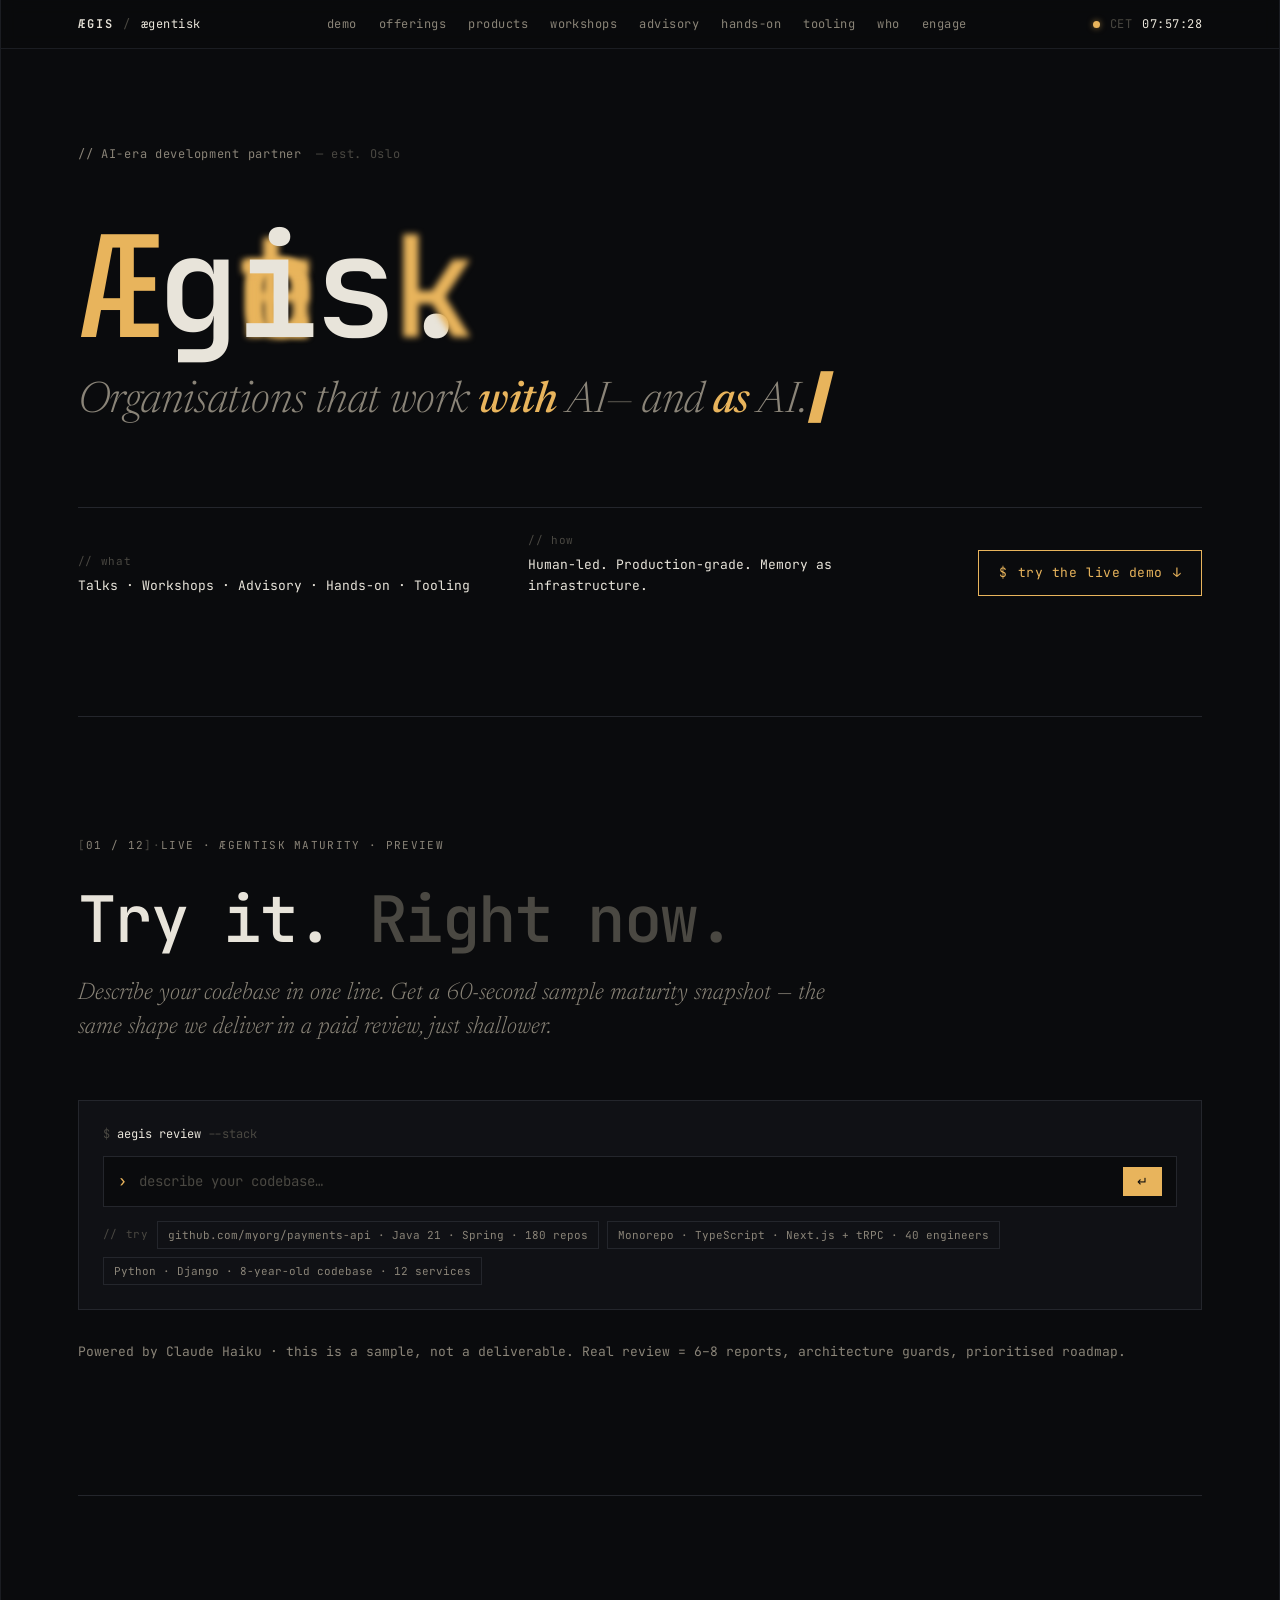
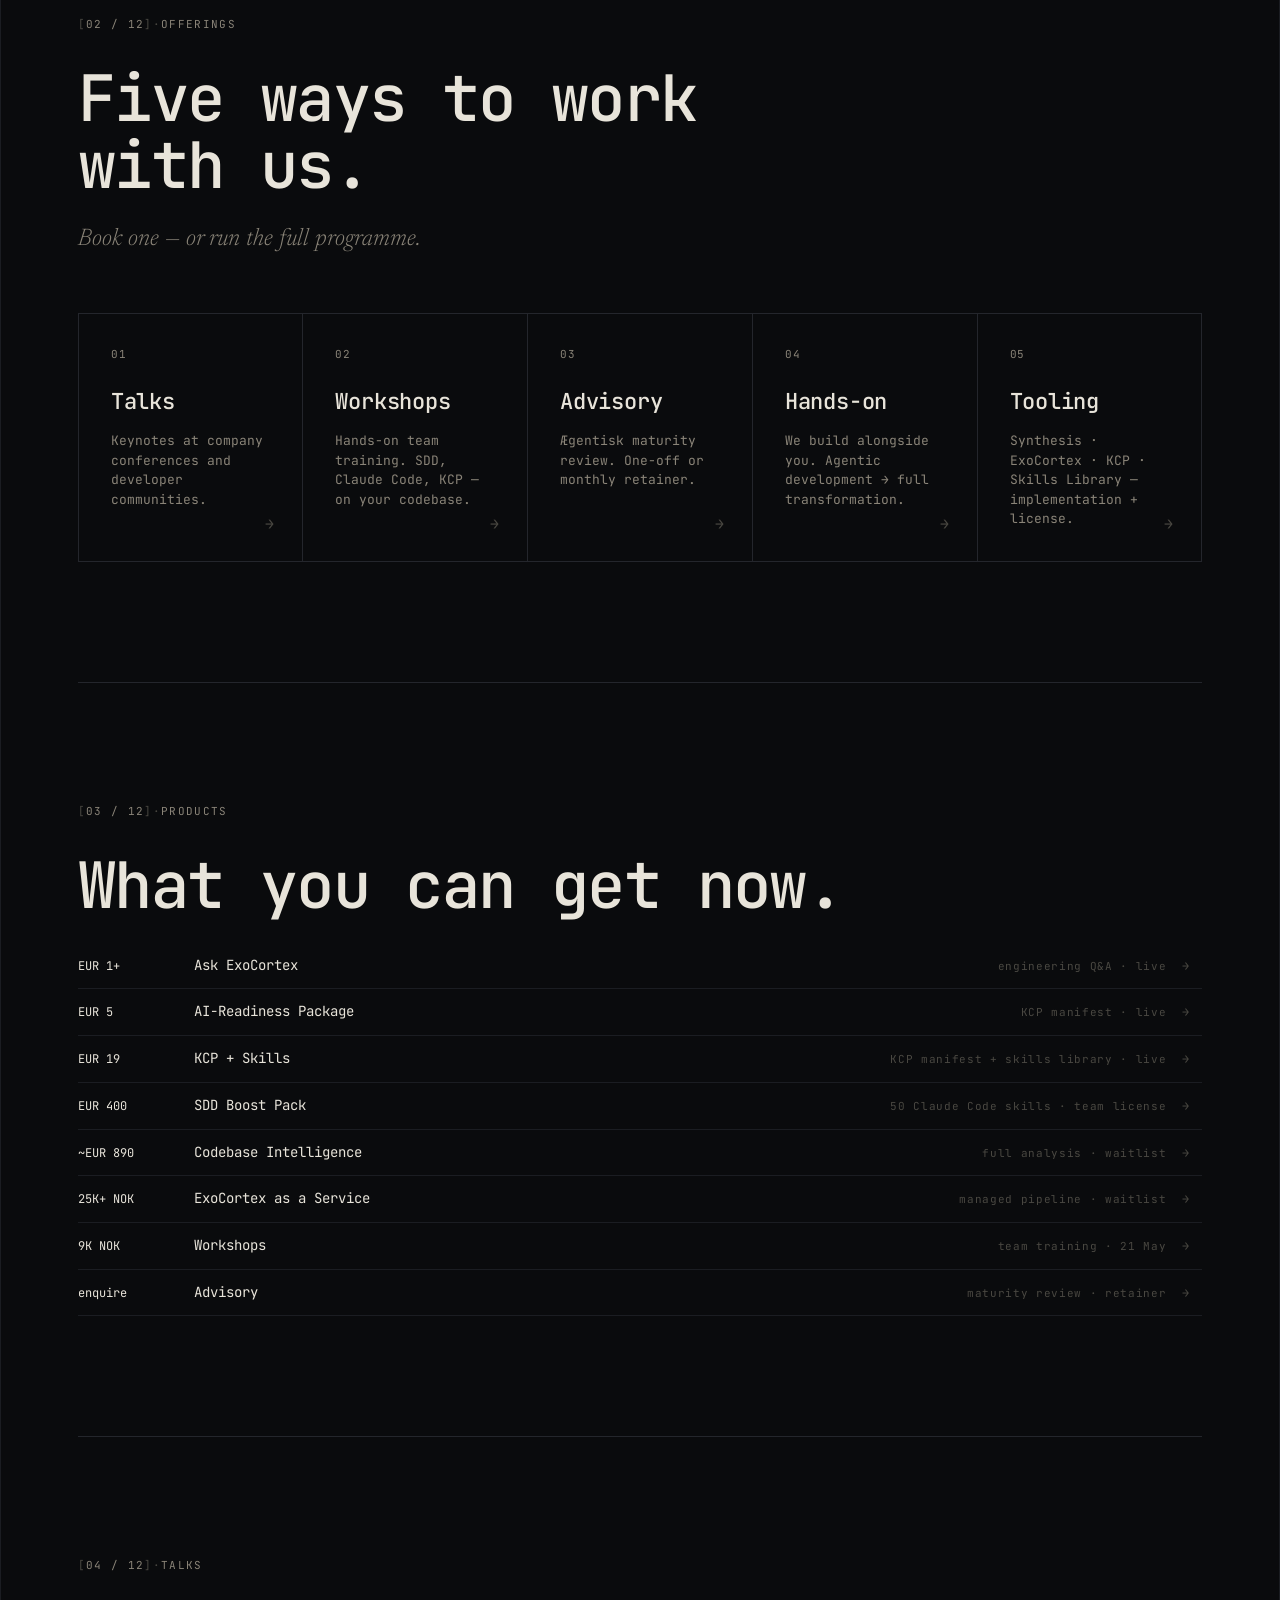
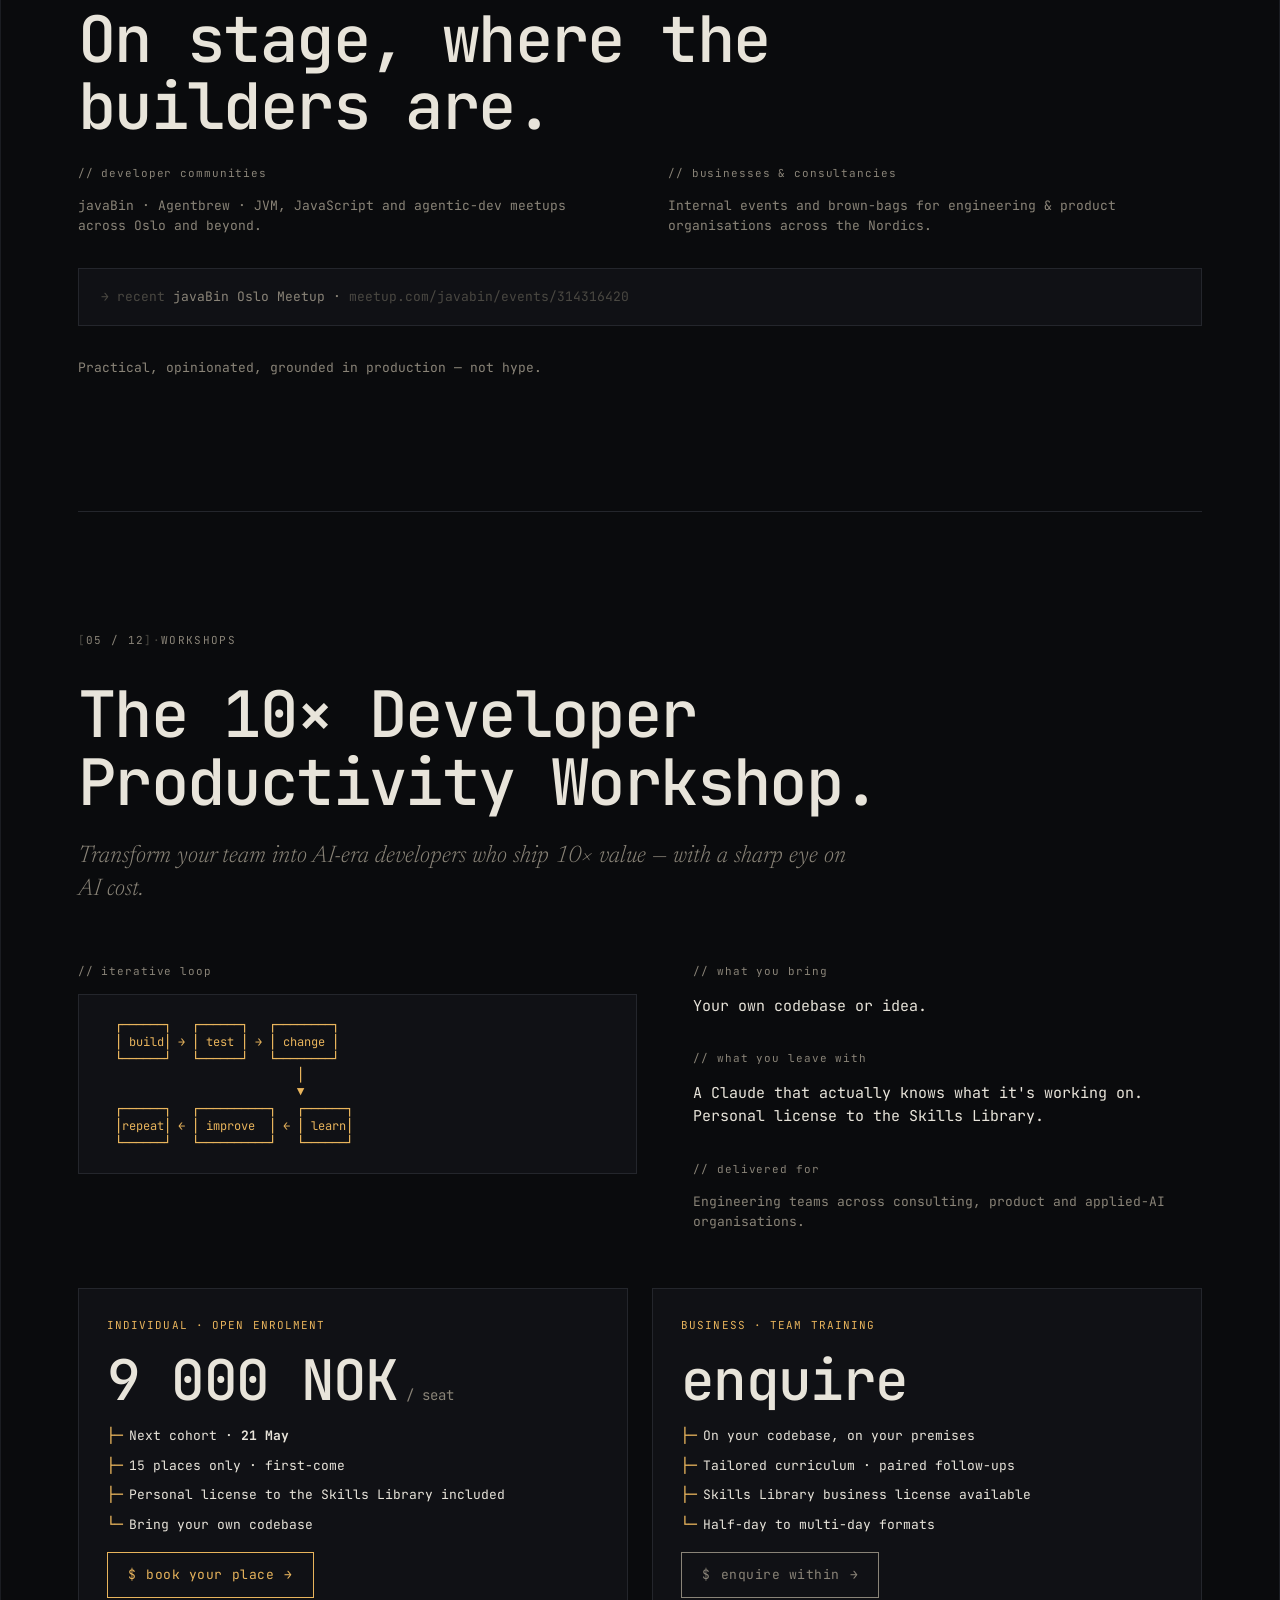
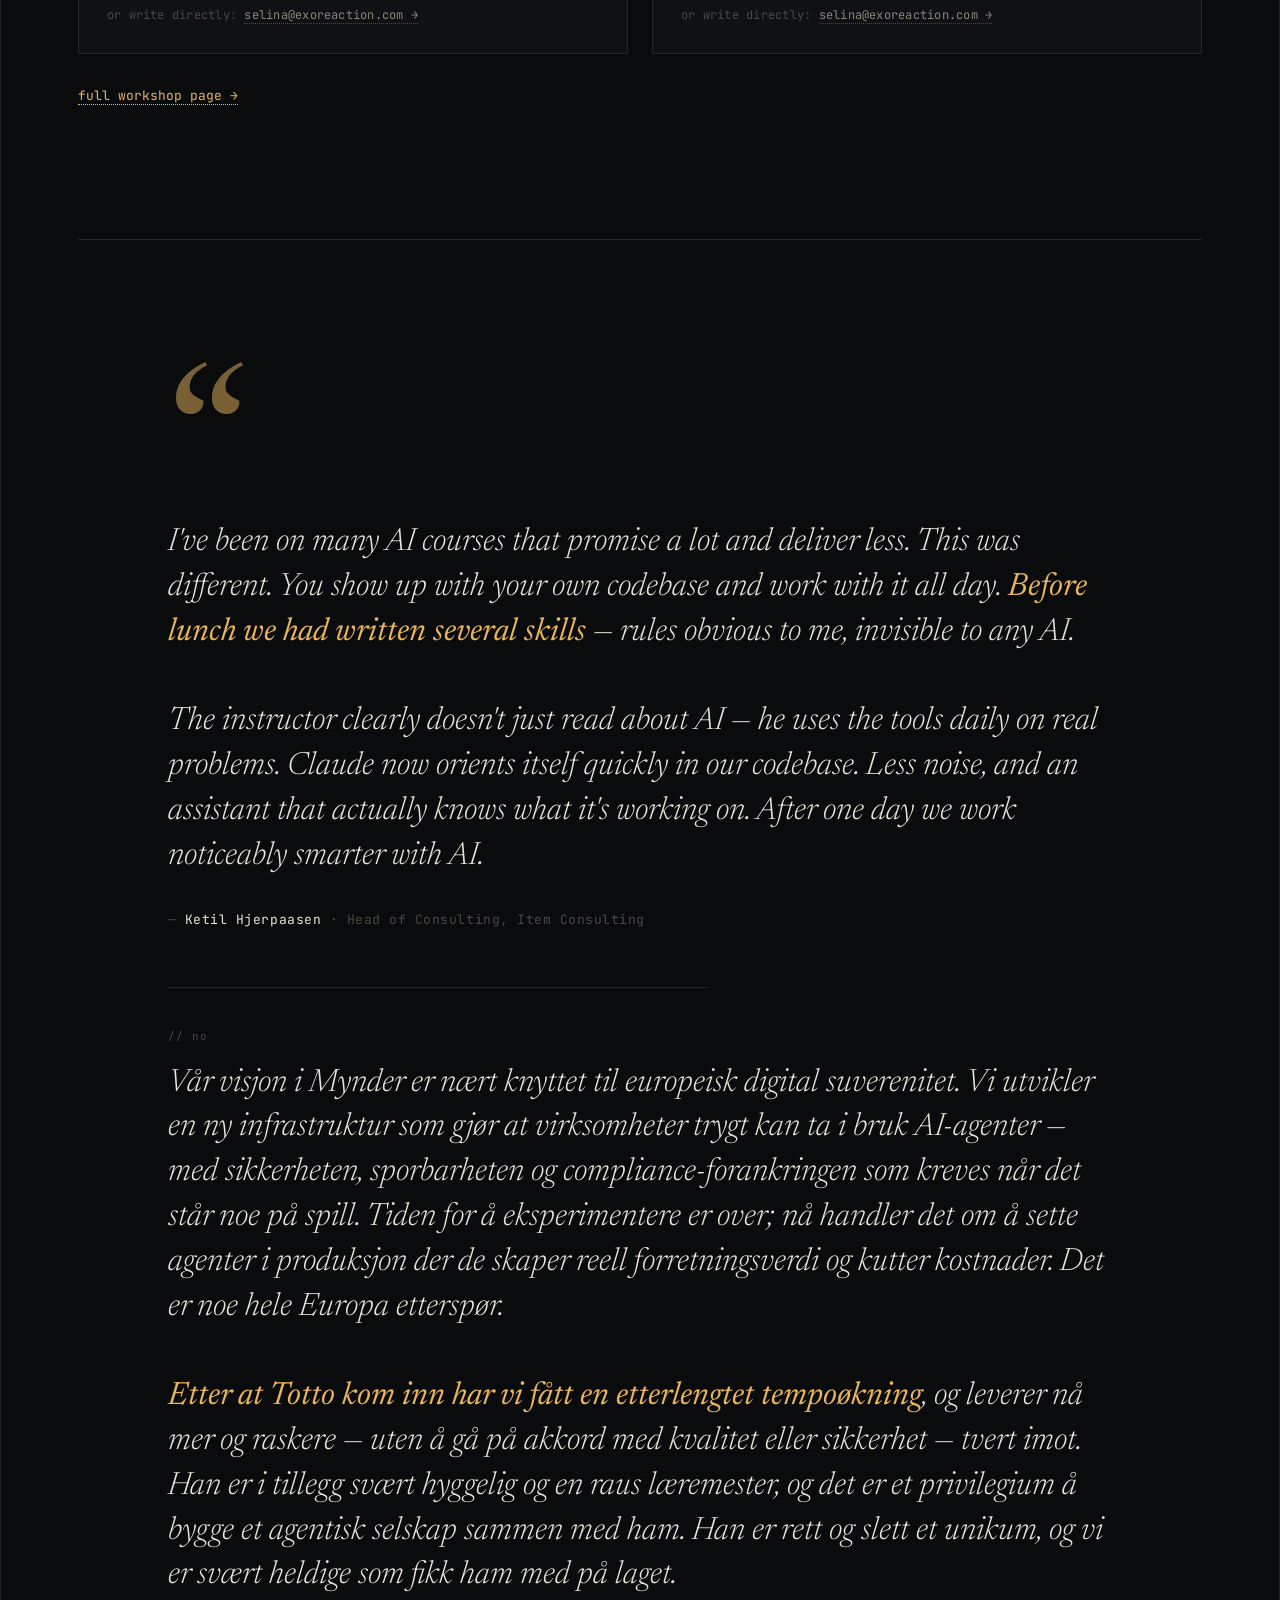
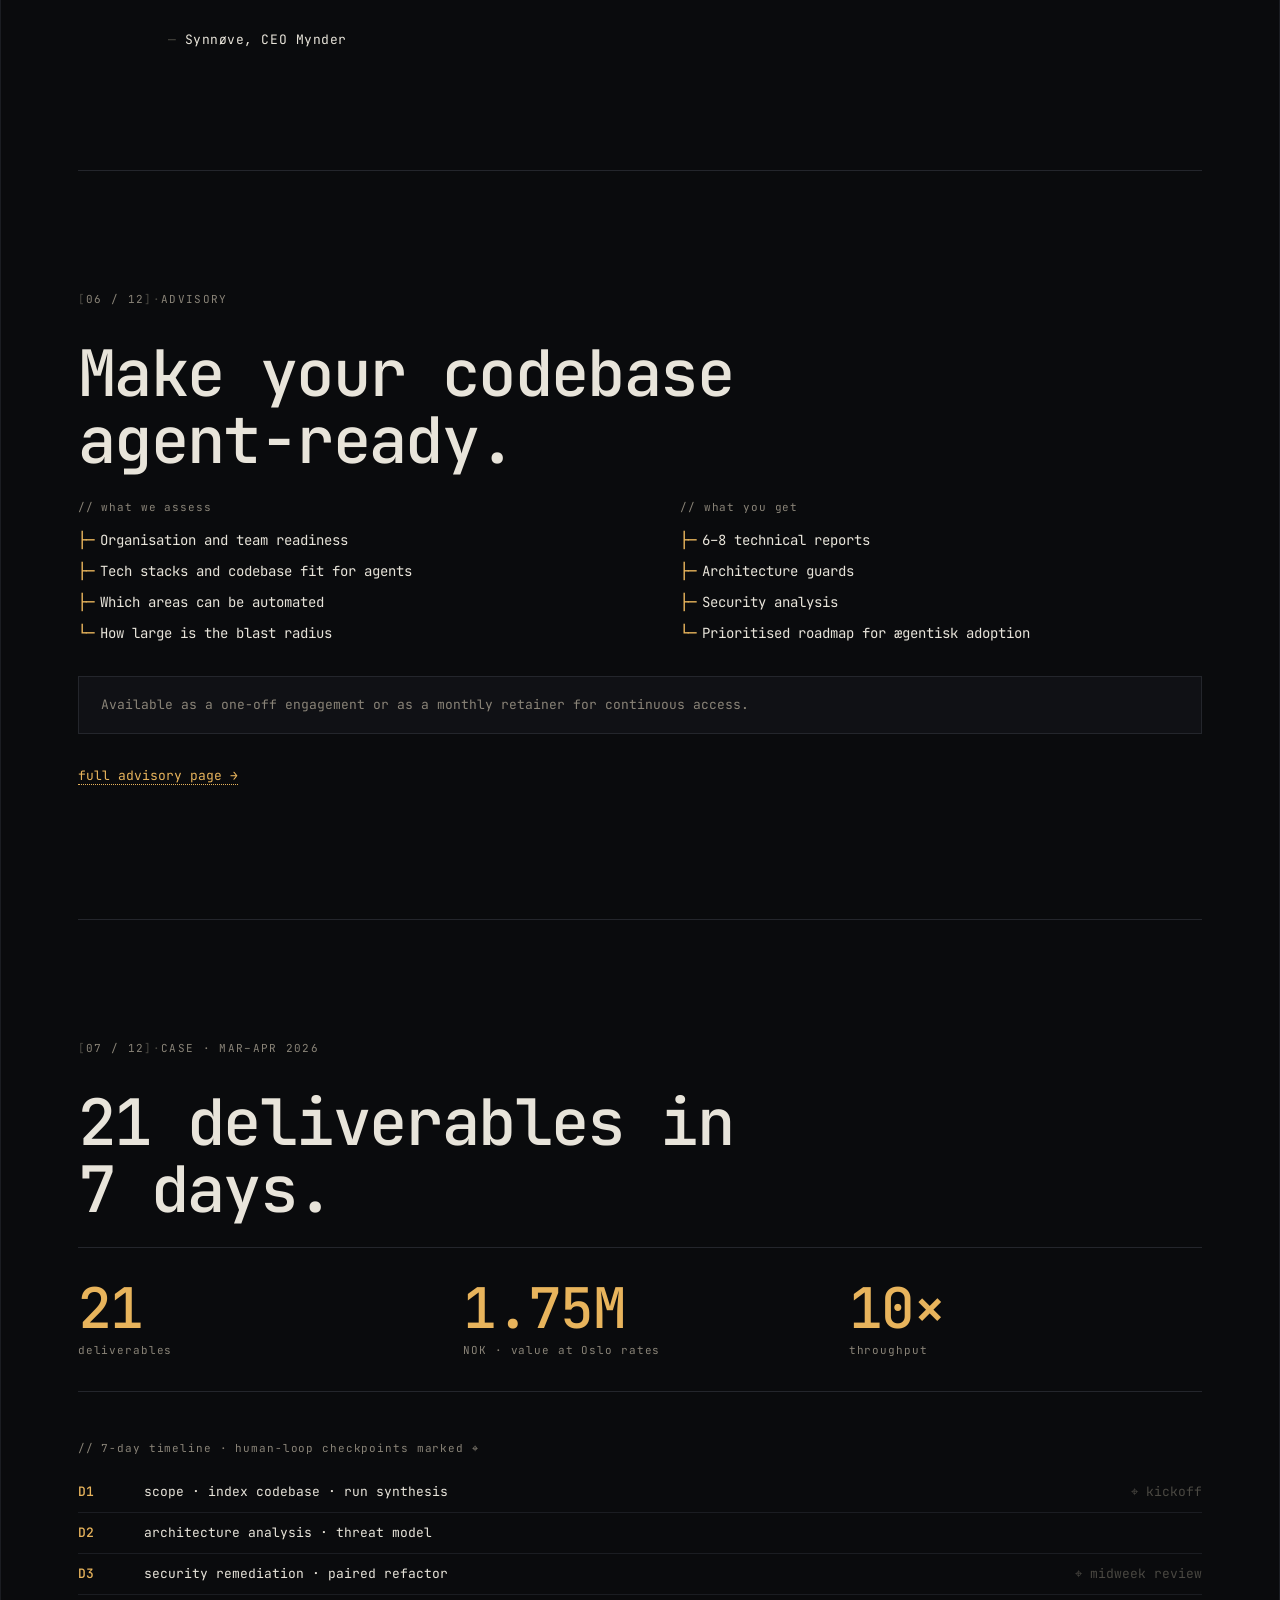
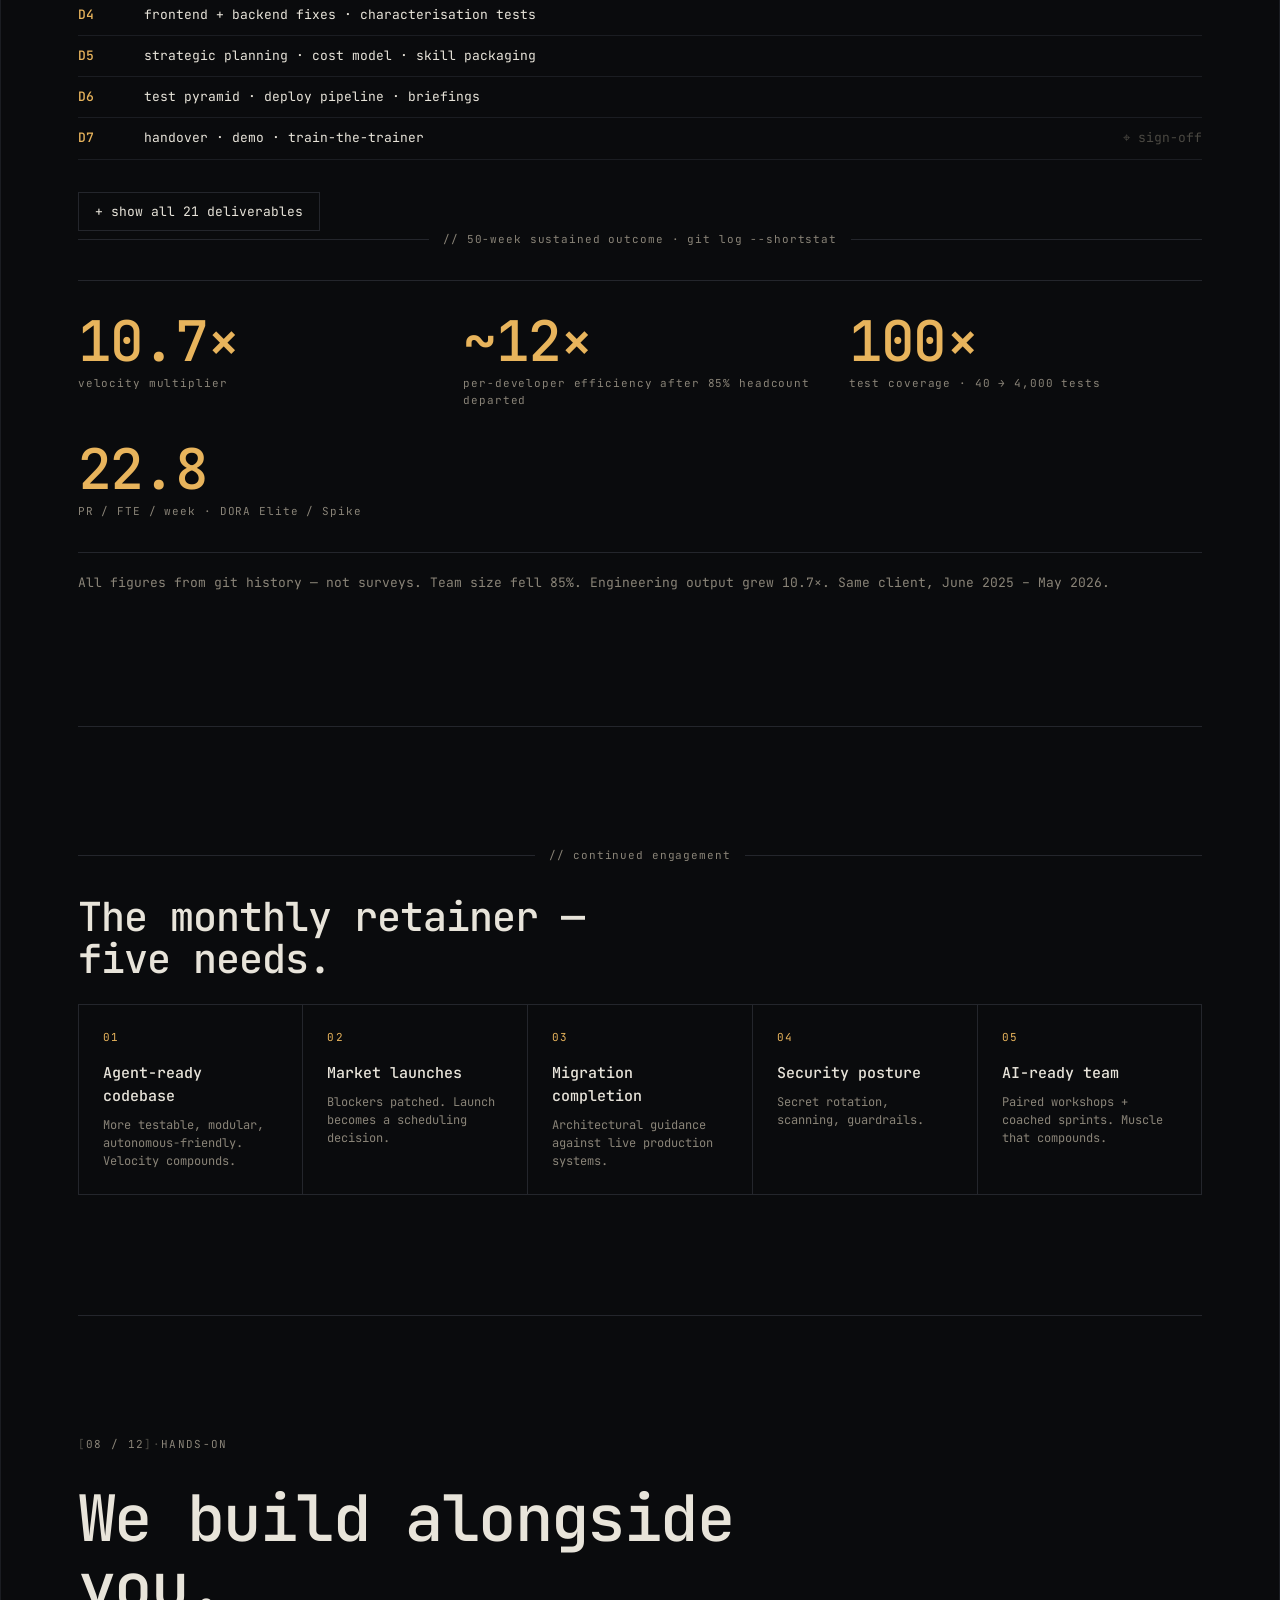
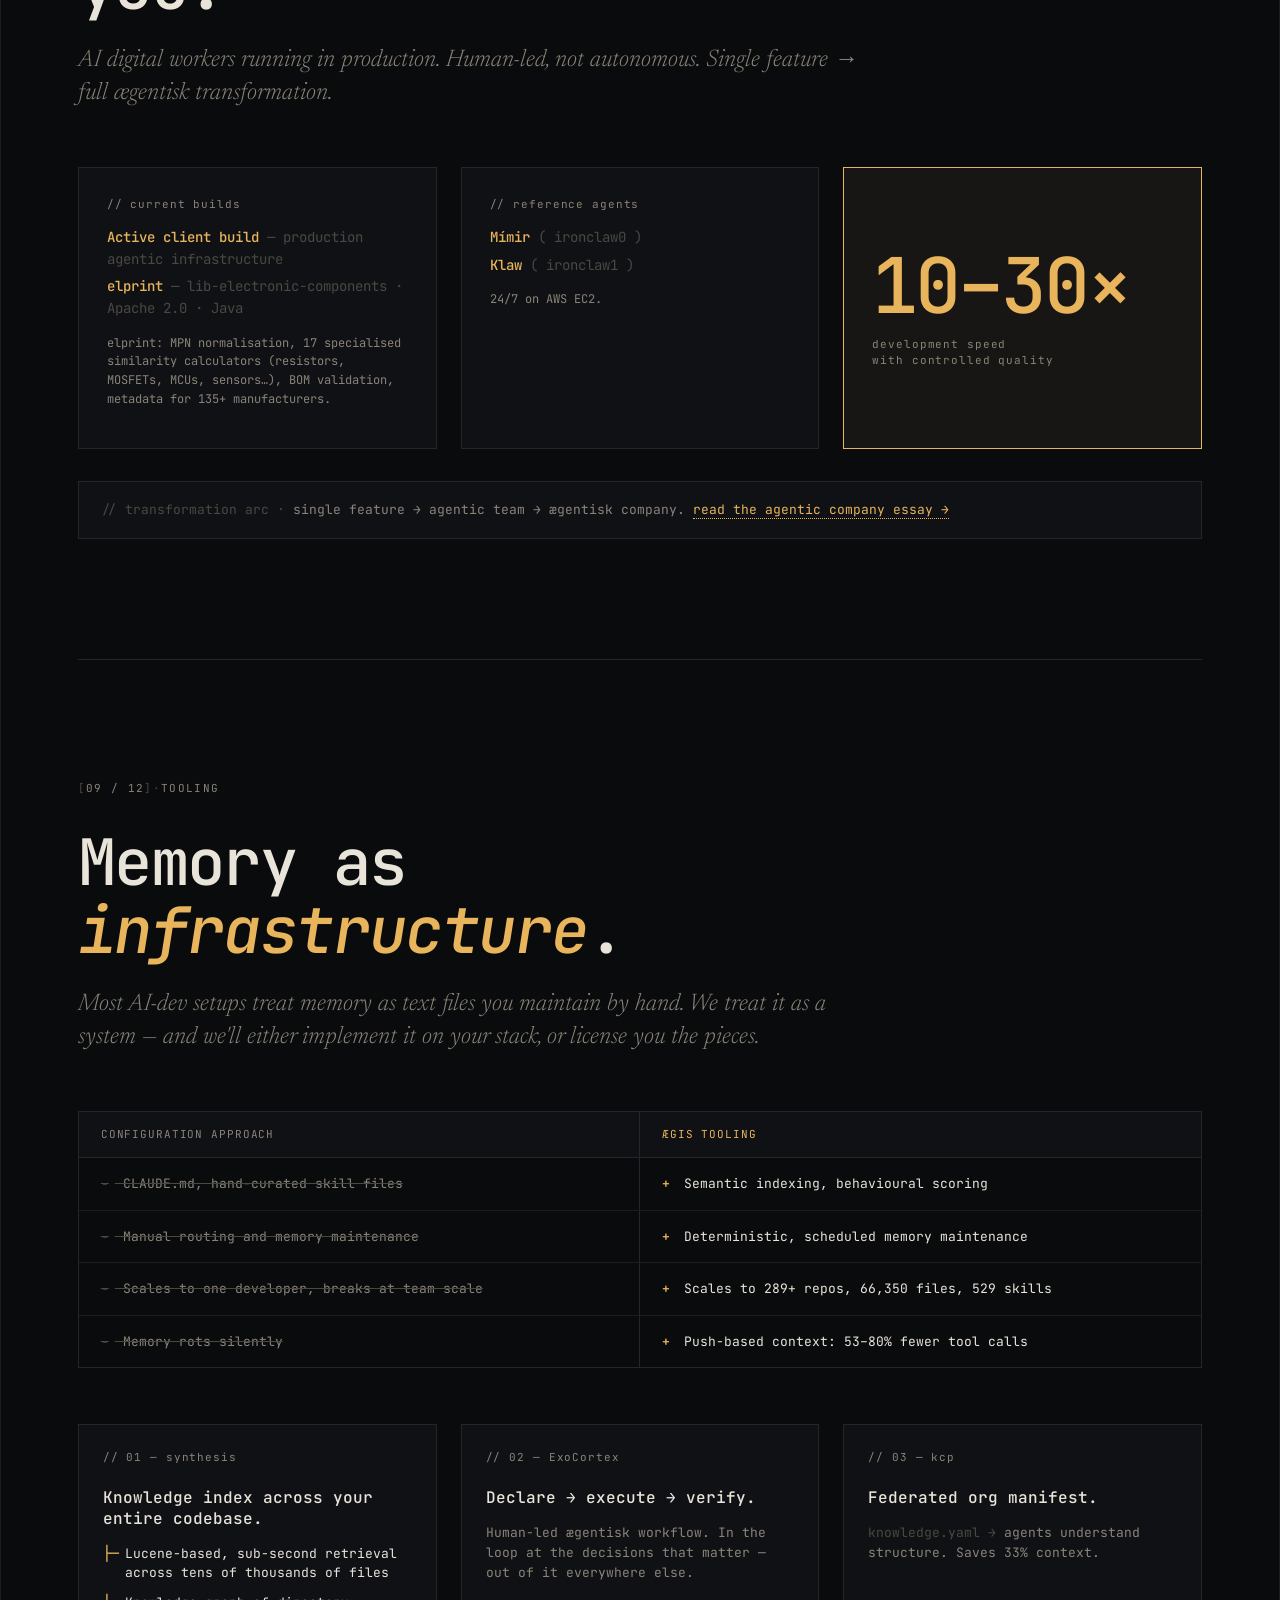
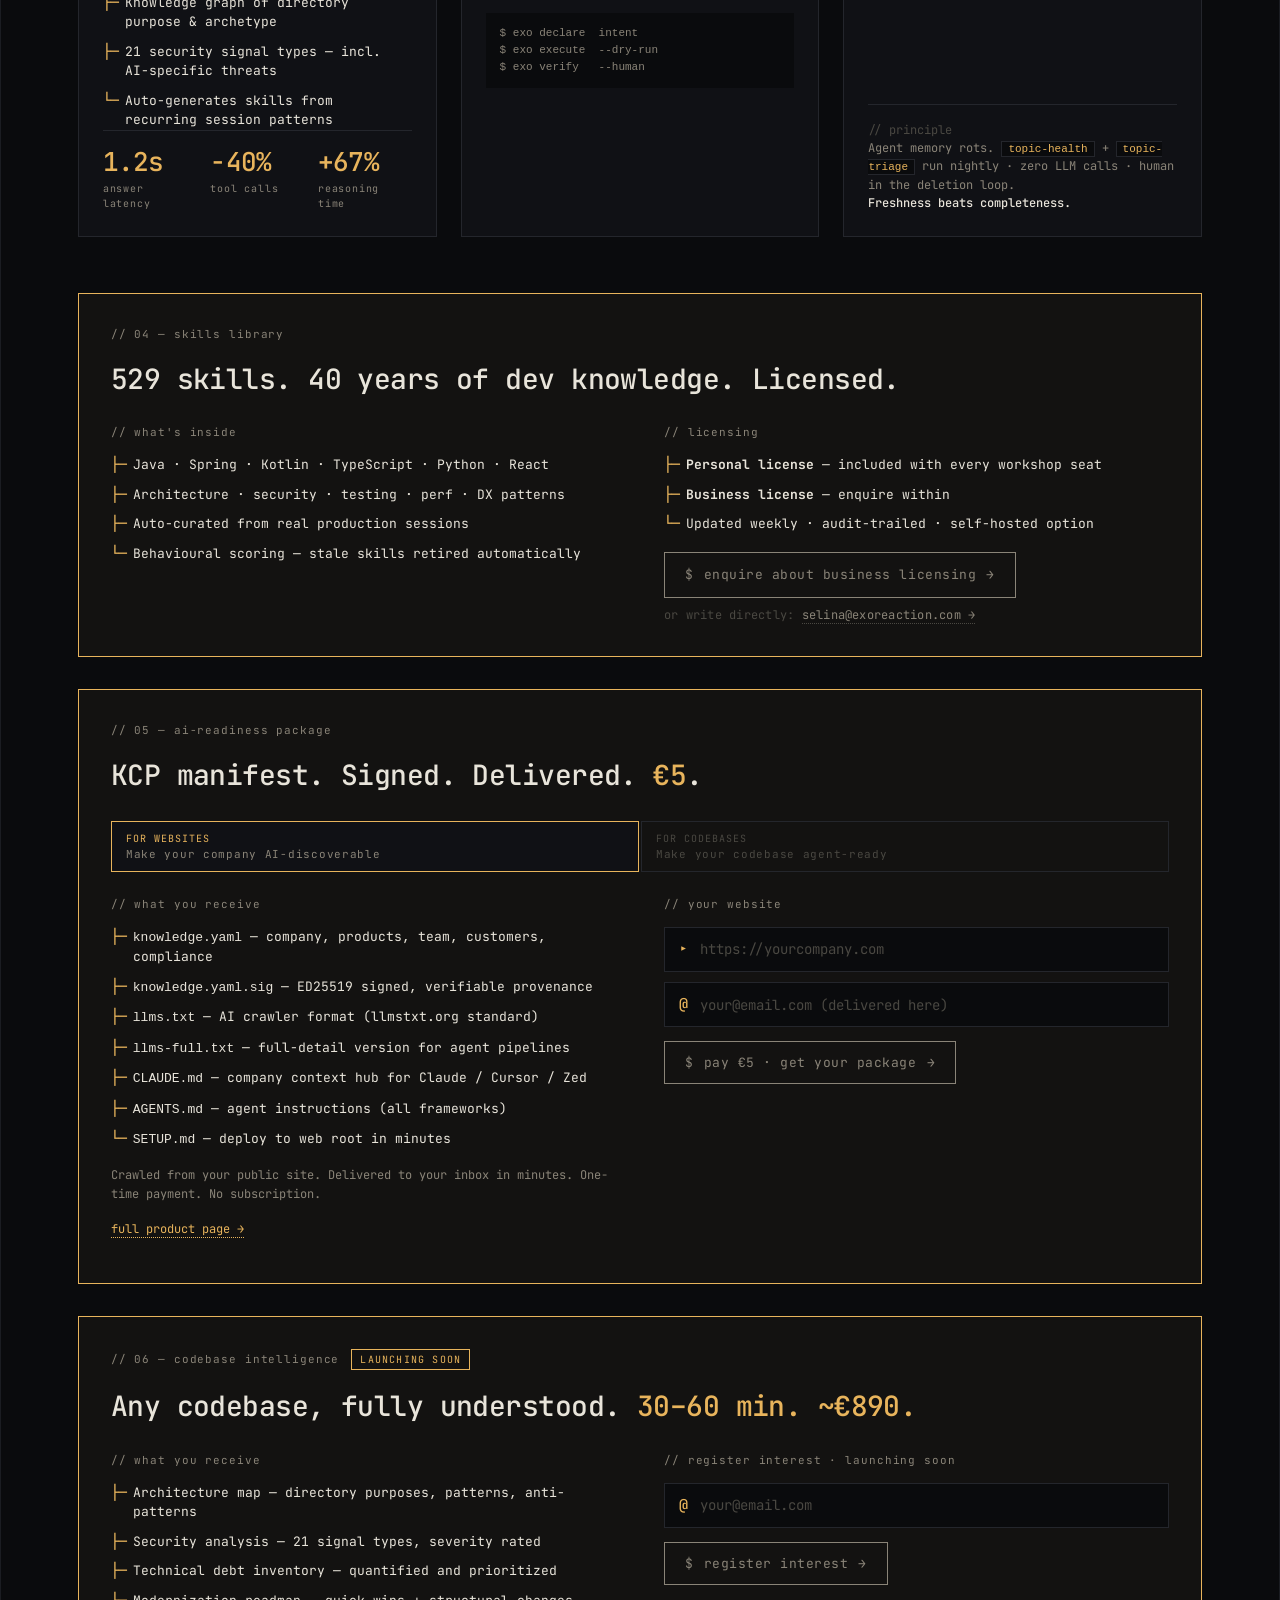
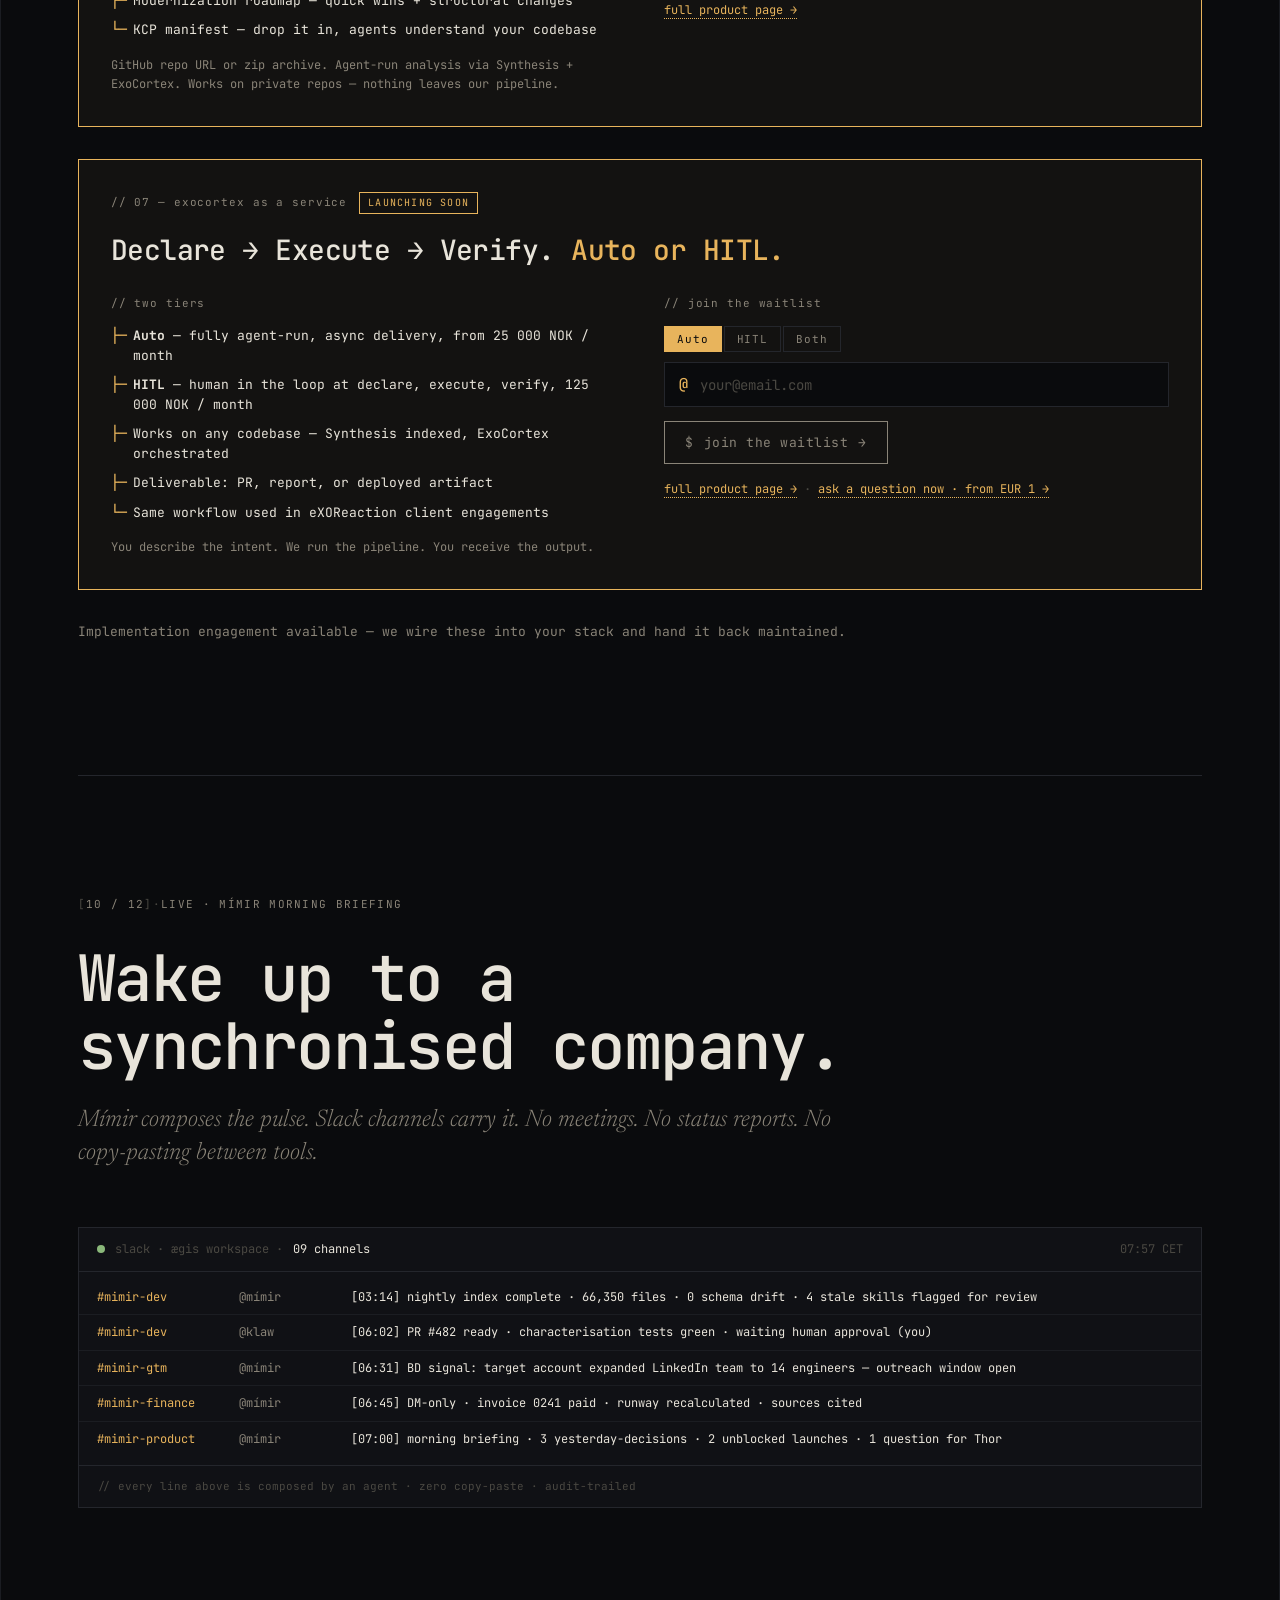
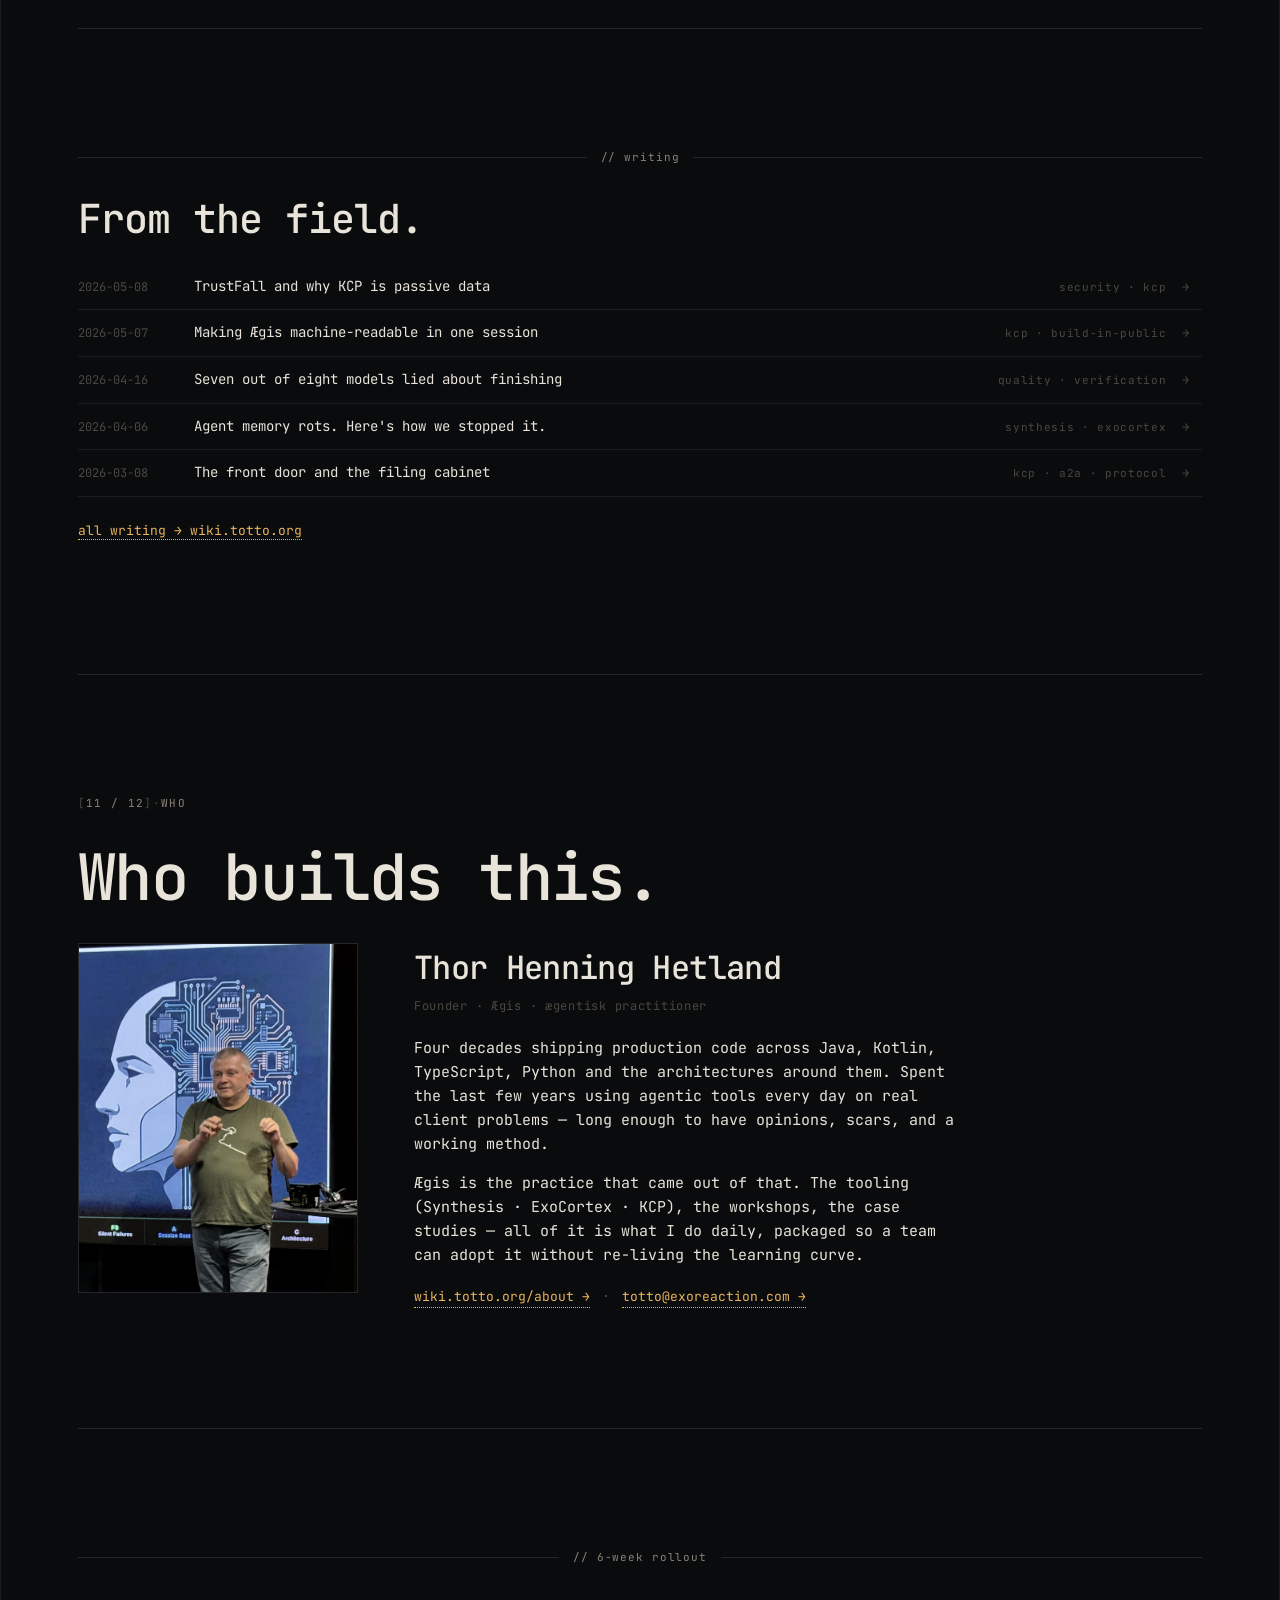
==== commit 9cc4bcc5: "Add KCP + Skills (EUR 19) and SDD Boost Pack (EUR 400) product pages - kcp-skills.html: KCP manifest" ====
--- a/index.html
+++ b/index.html
@@ -242,6 +242,18 @@
             <span class="writing-date">EUR 5</span>
             <span class="writing-title">AI-Readiness Package</span>
             <span class="writing-tag dim">KCP manifest · live</span>
+            <span class="writing-arrow dim">→</span>
+          </a>
+          <a class="writing-row" href="kcp-skills.html">
+            <span class="writing-date">EUR 19</span>
+            <span class="writing-title">KCP + Skills</span>
+            <span class="writing-tag dim">KCP manifest + skills library · live</span>
+            <span class="writing-arrow dim">→</span>
+          </a>
+          <a class="writing-row" href="sdd-boost-pack.html">
+            <span class="writing-date">EUR 400</span>
+            <span class="writing-title">SDD Boost Pack</span>
+            <span class="writing-tag dim">50 Claude Code skills · team license</span>
             <span class="writing-arrow dim">→</span>
           </a>
           <a class="writing-row" href="codebase-intelligence.html">
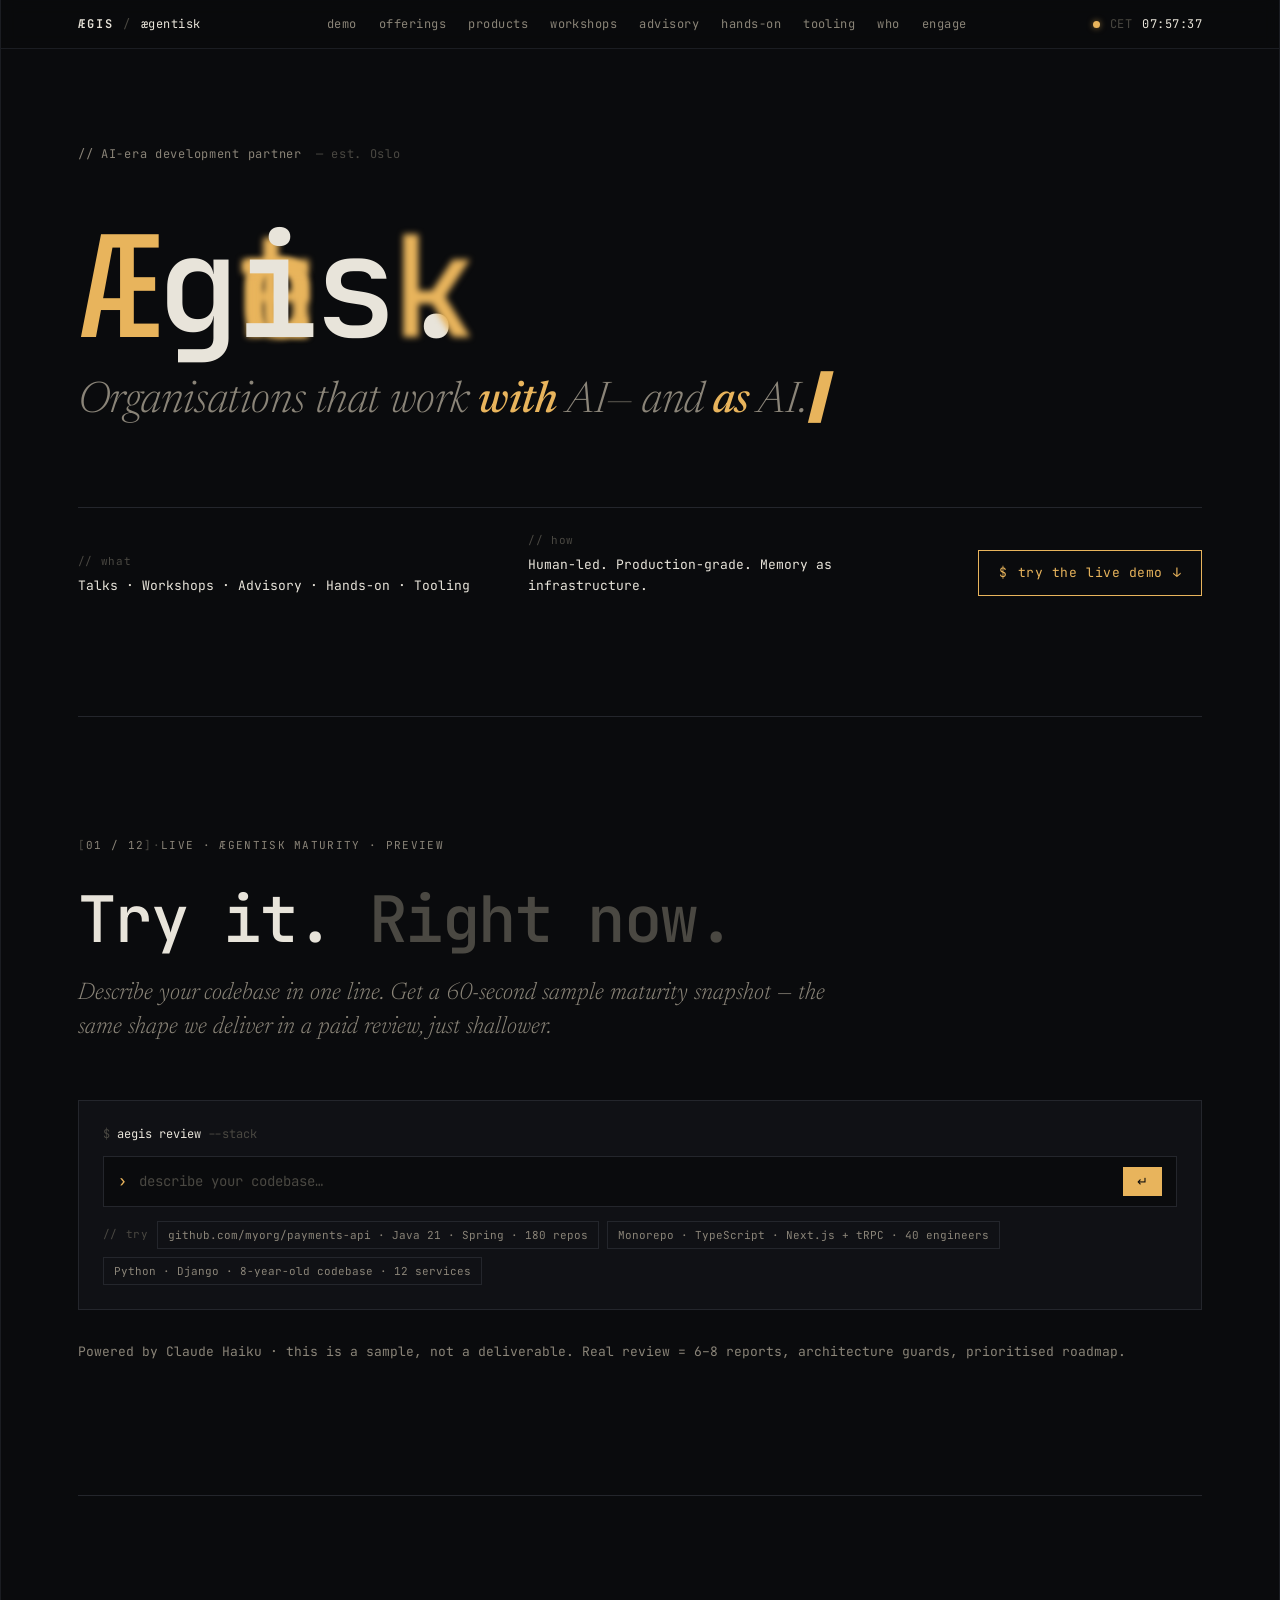
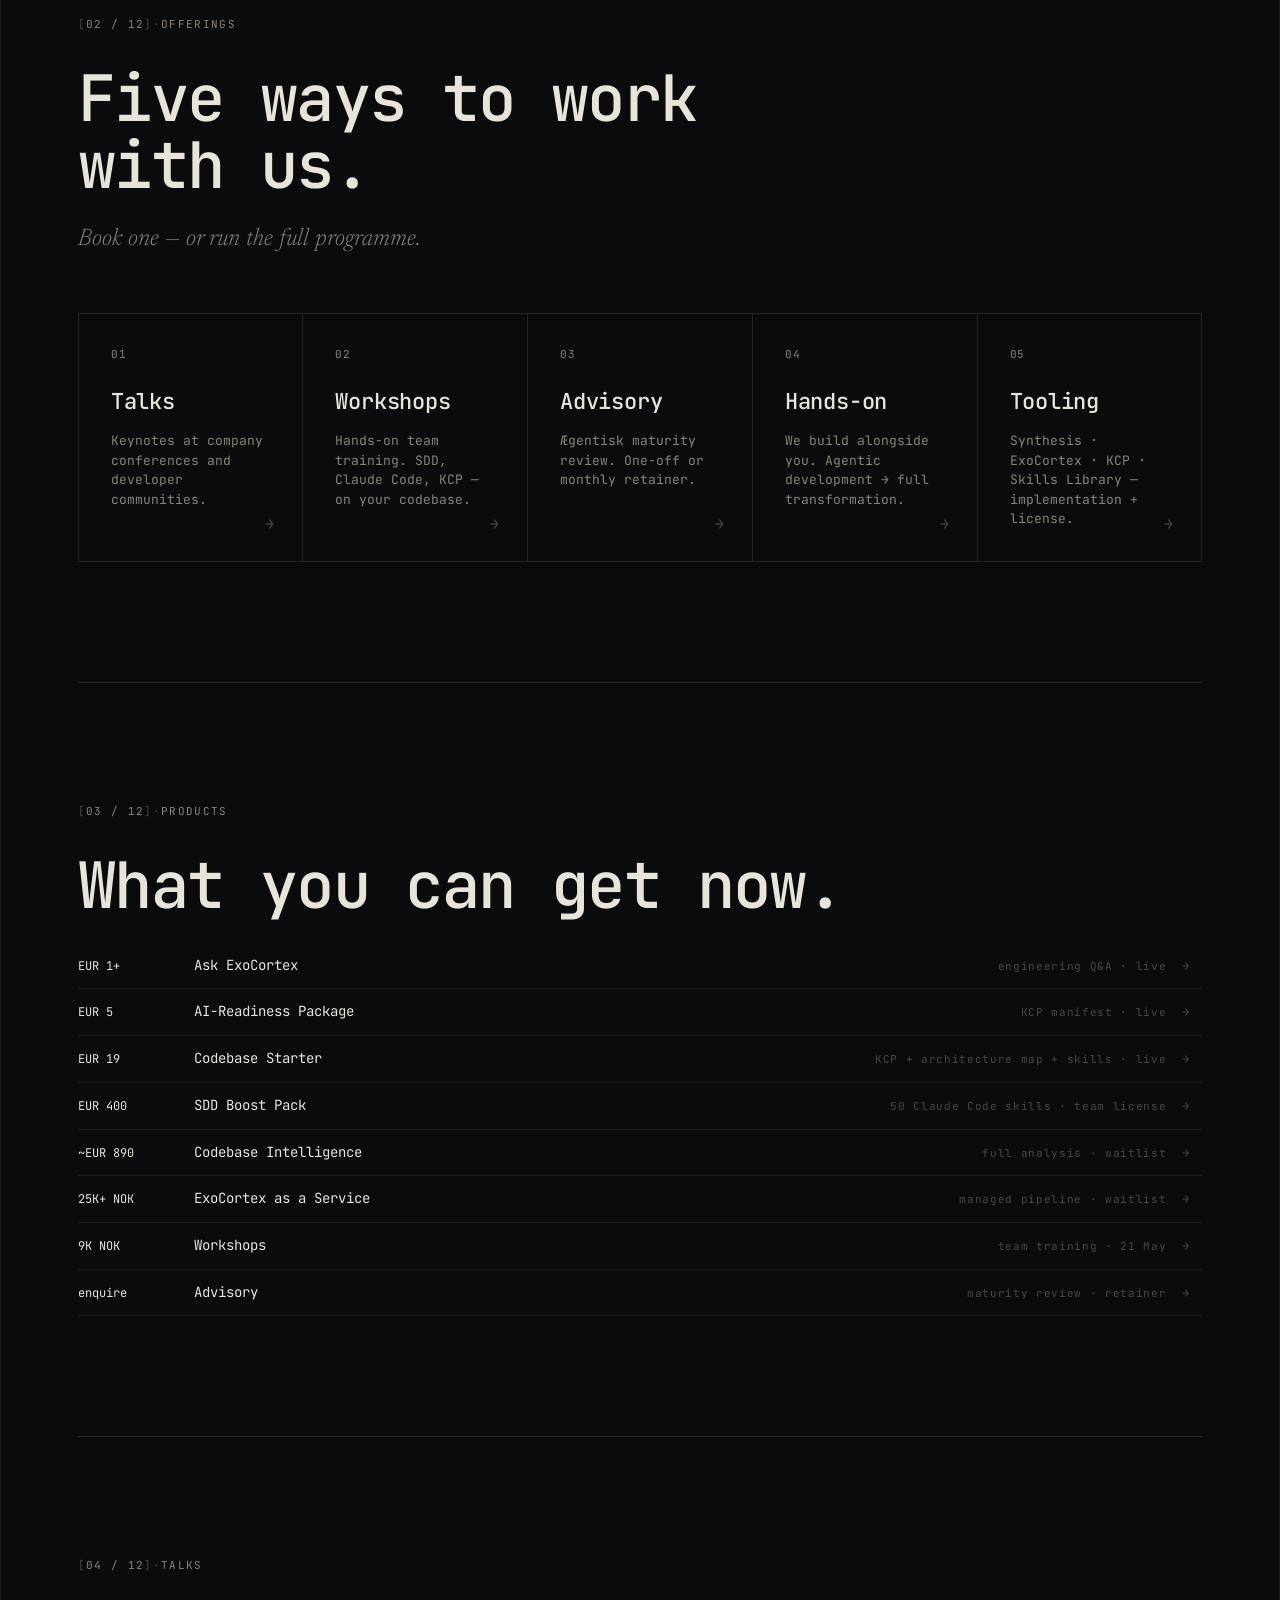
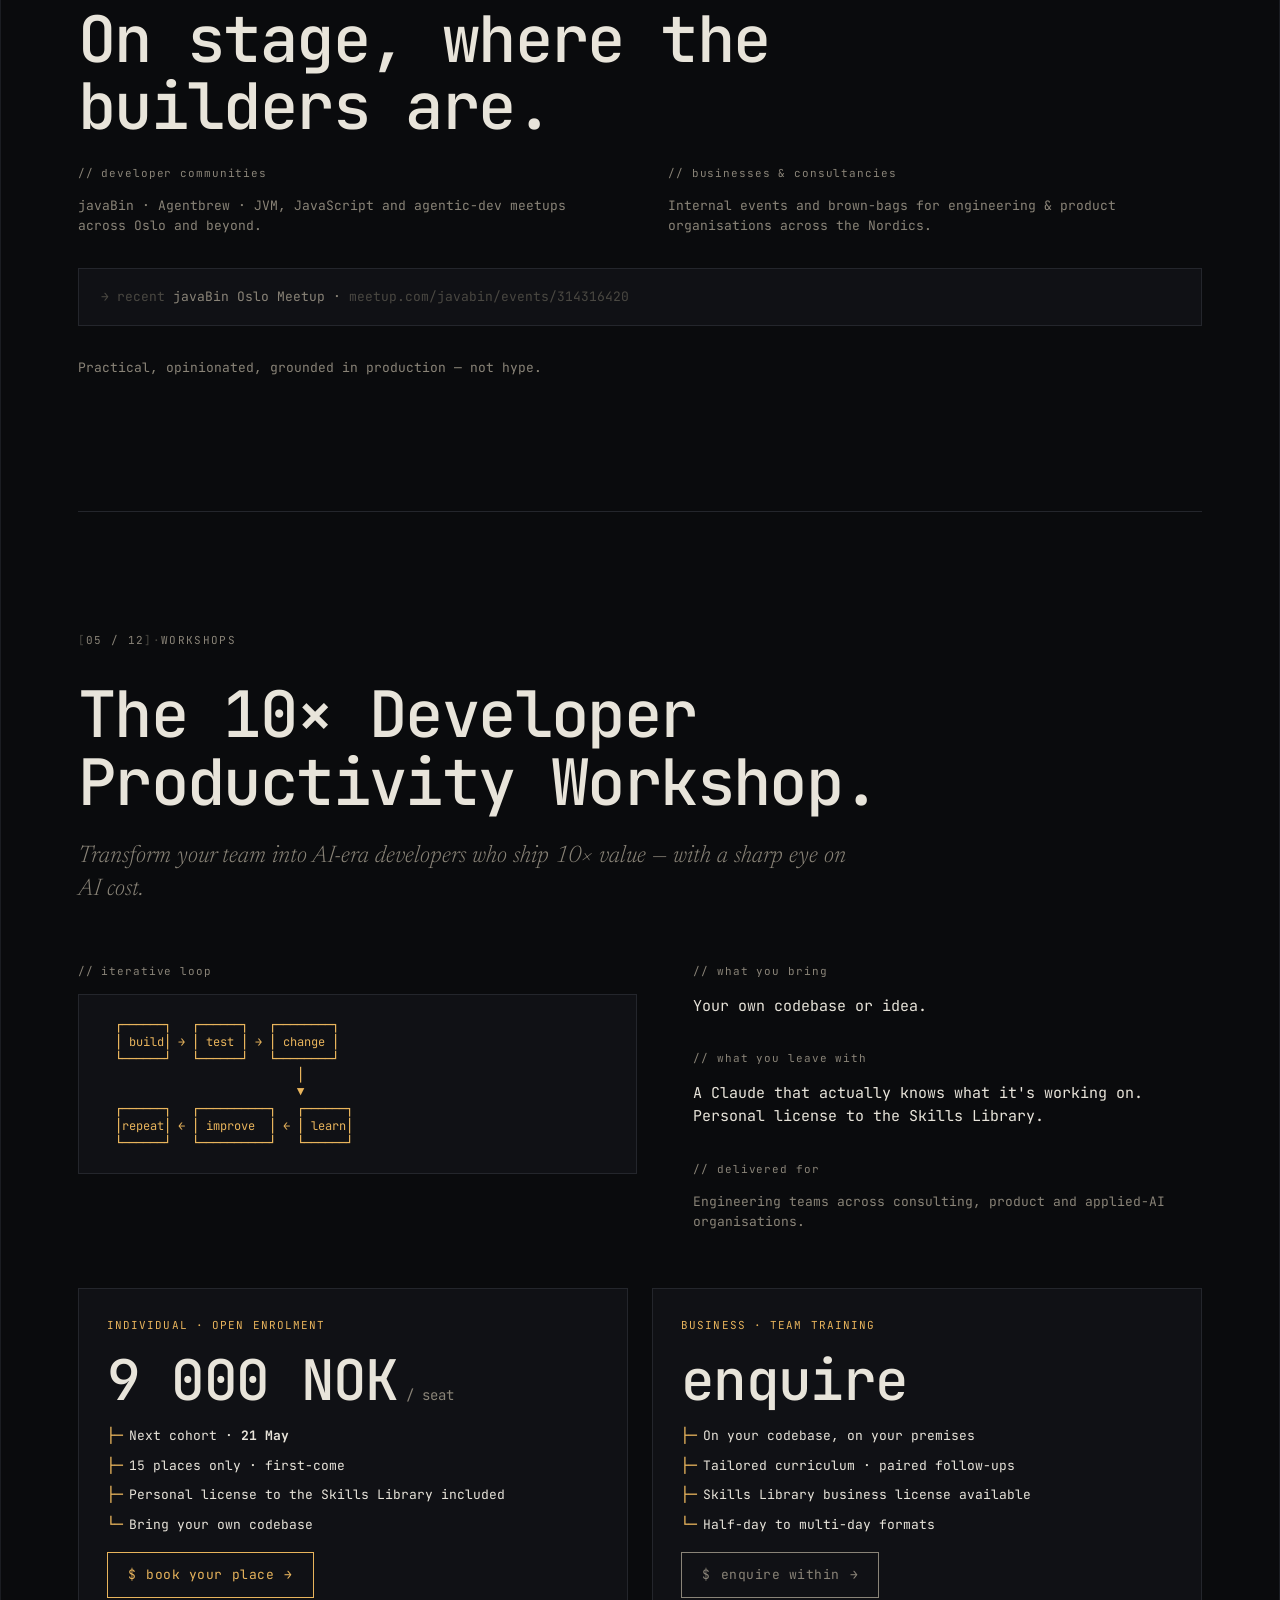
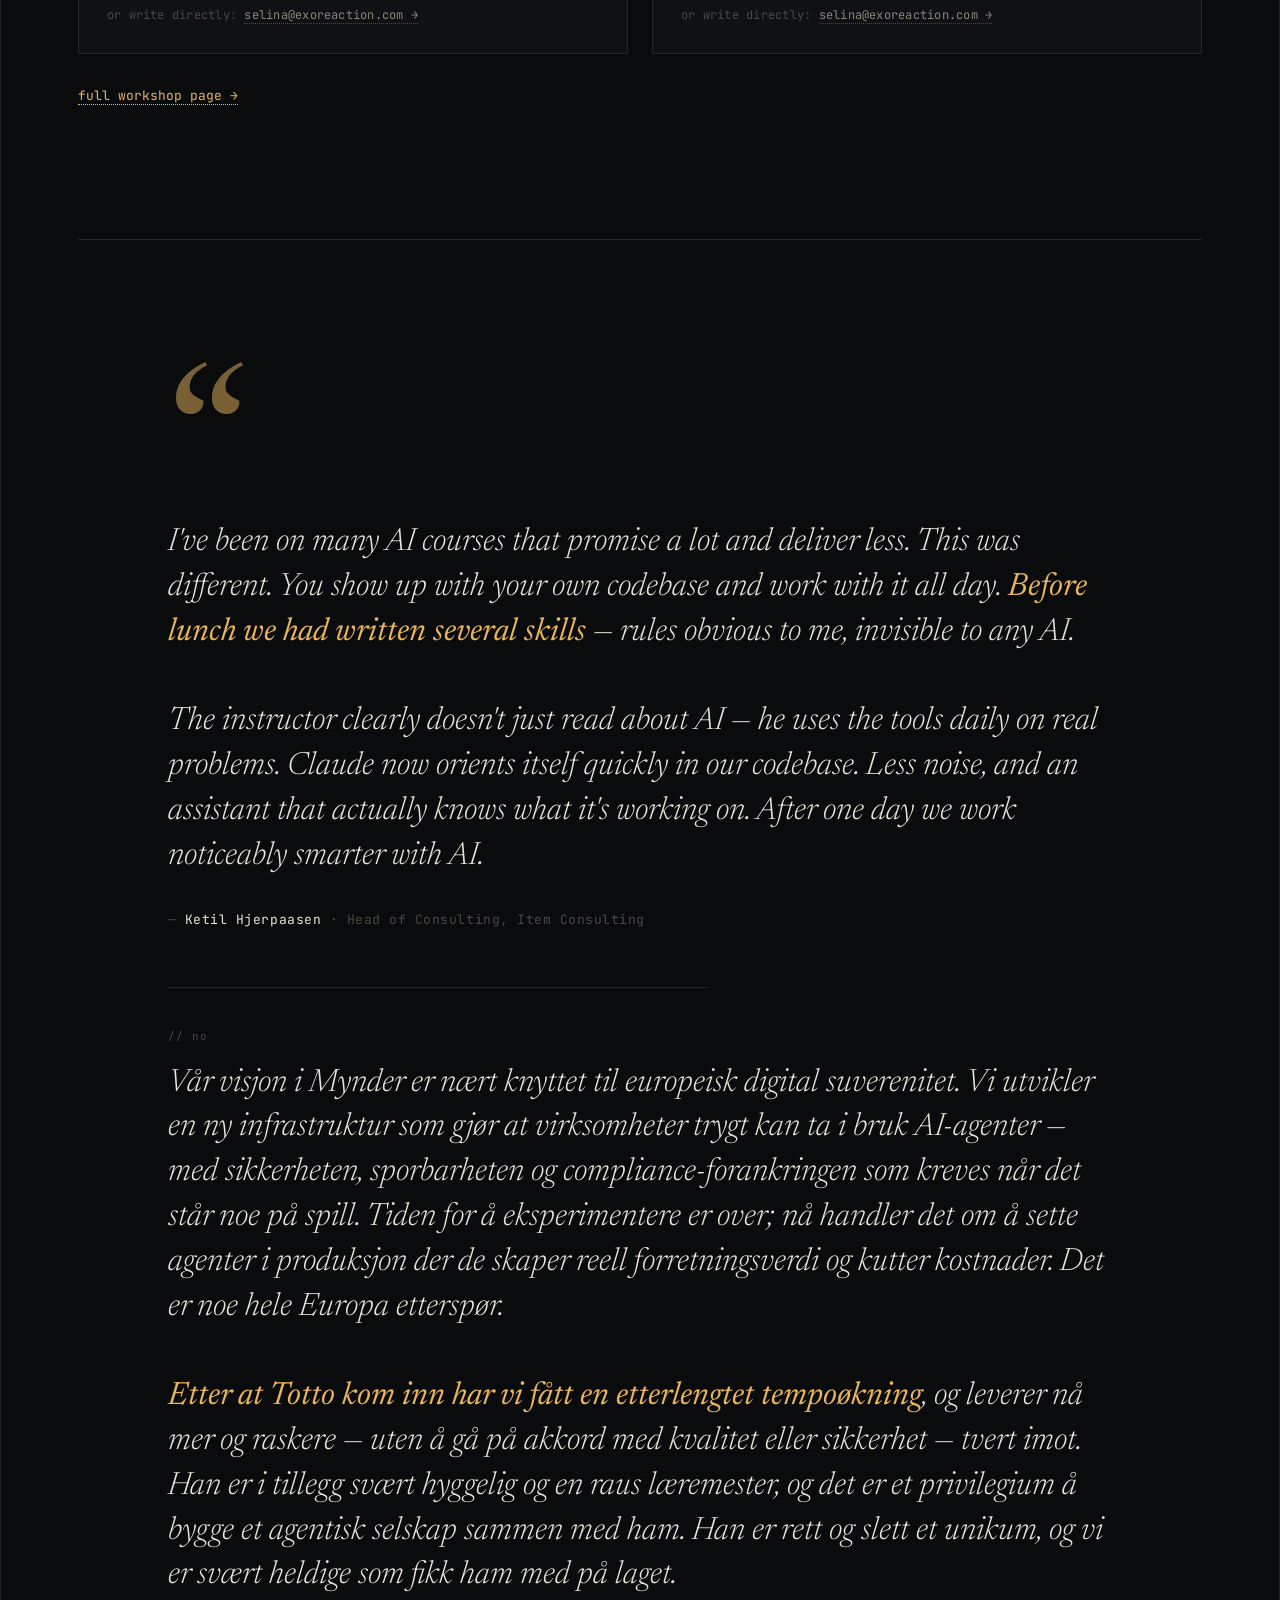
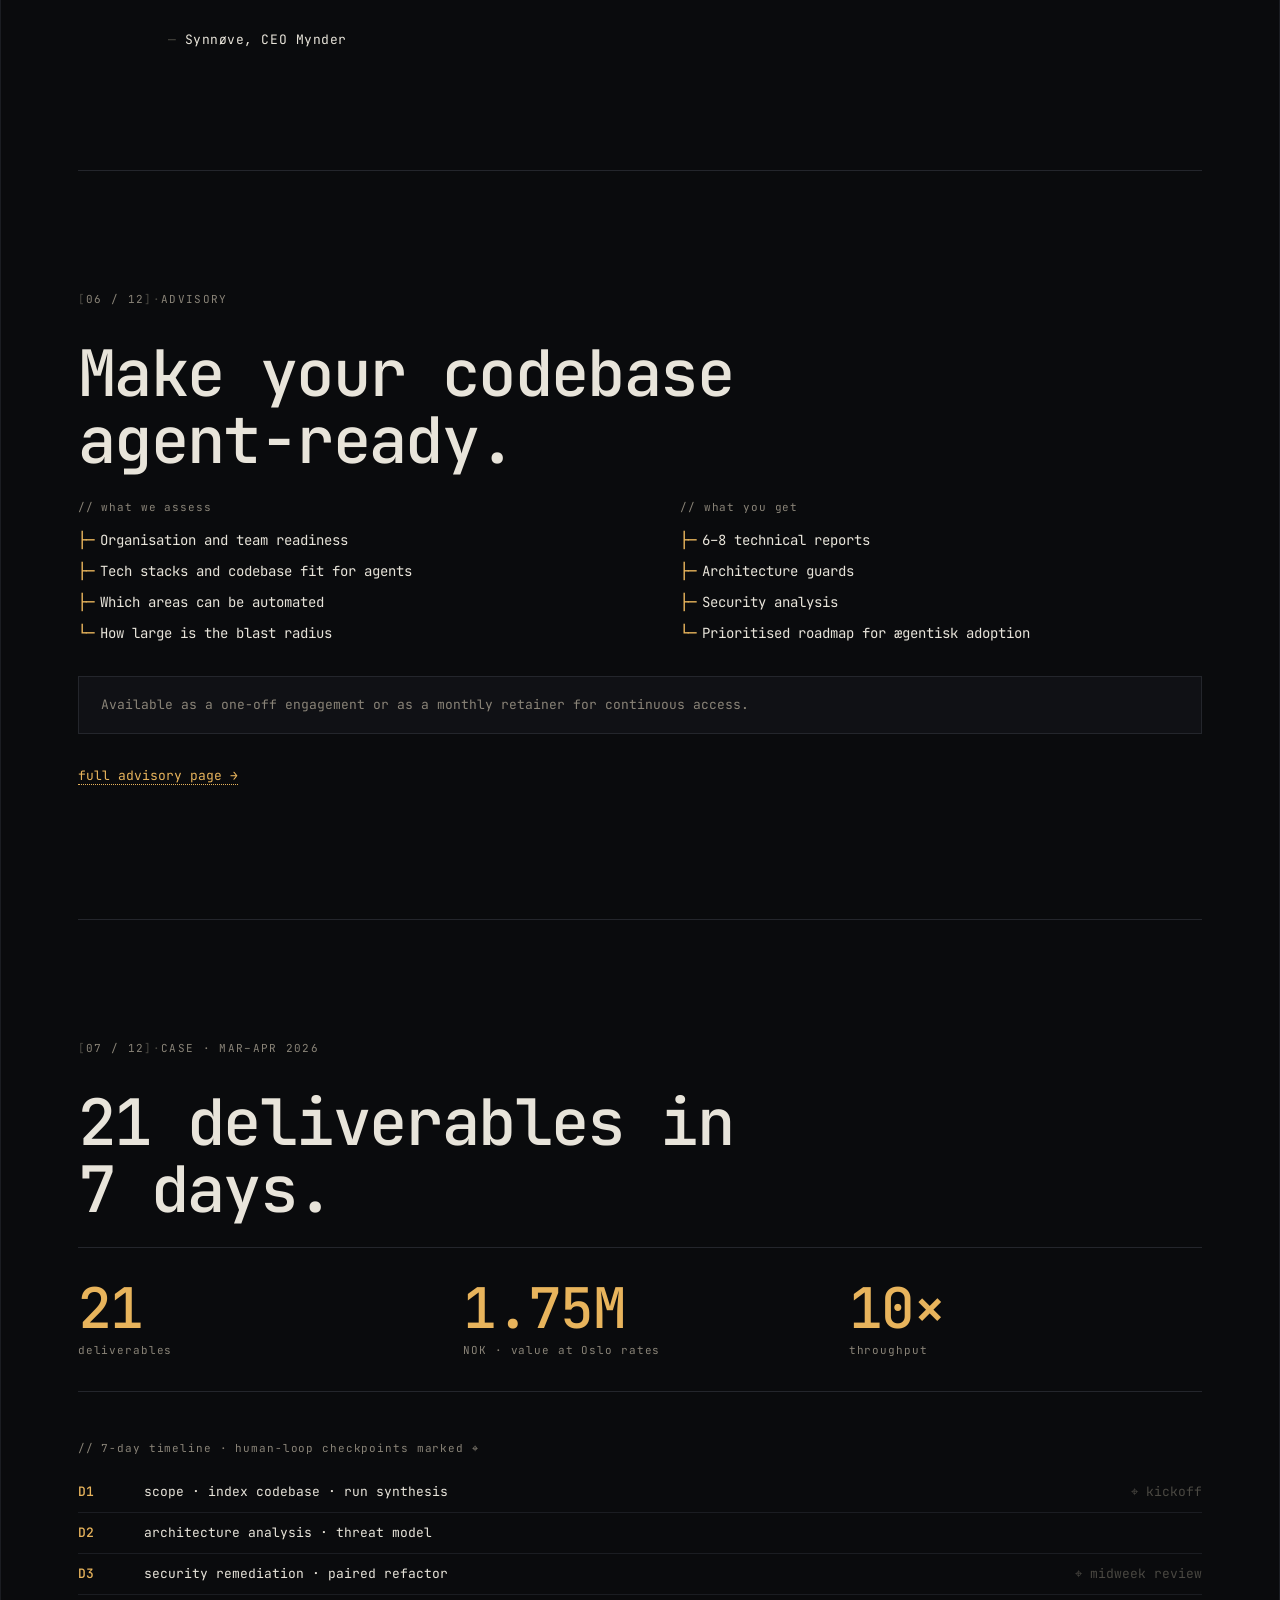
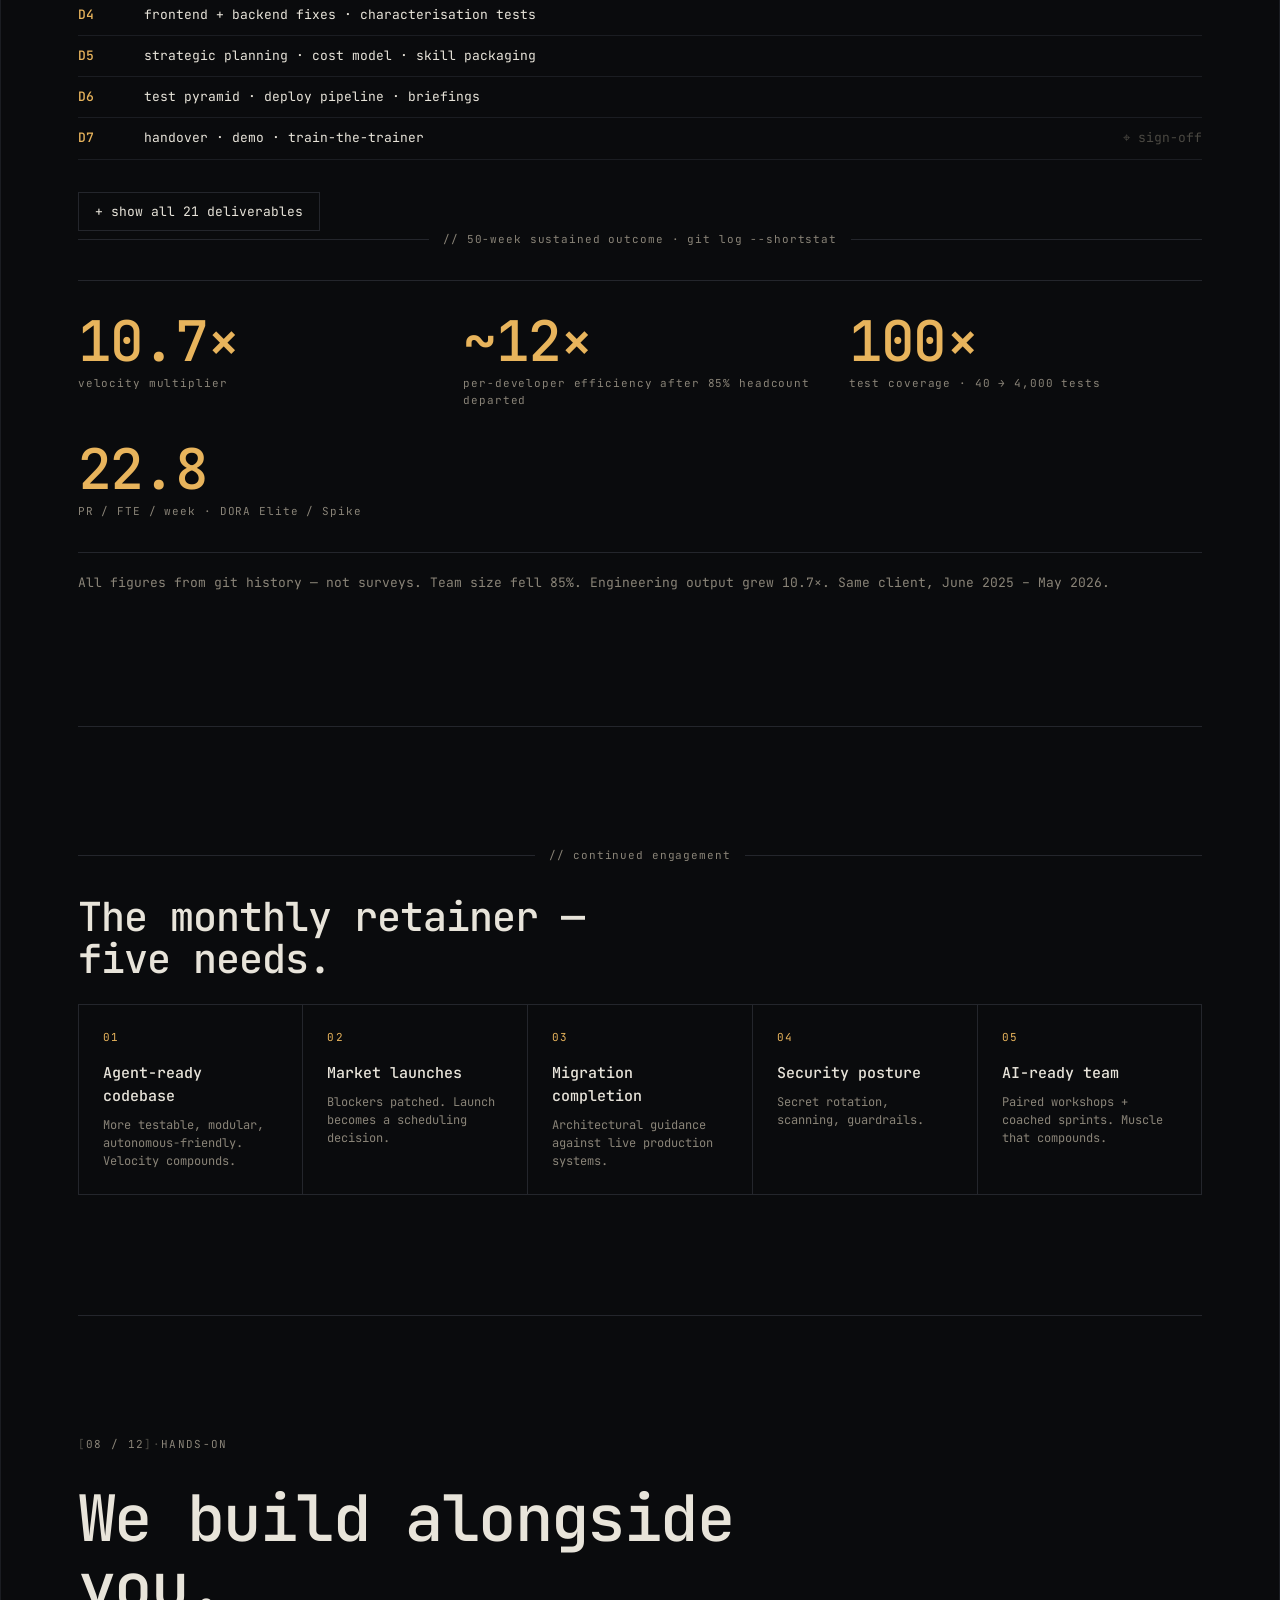
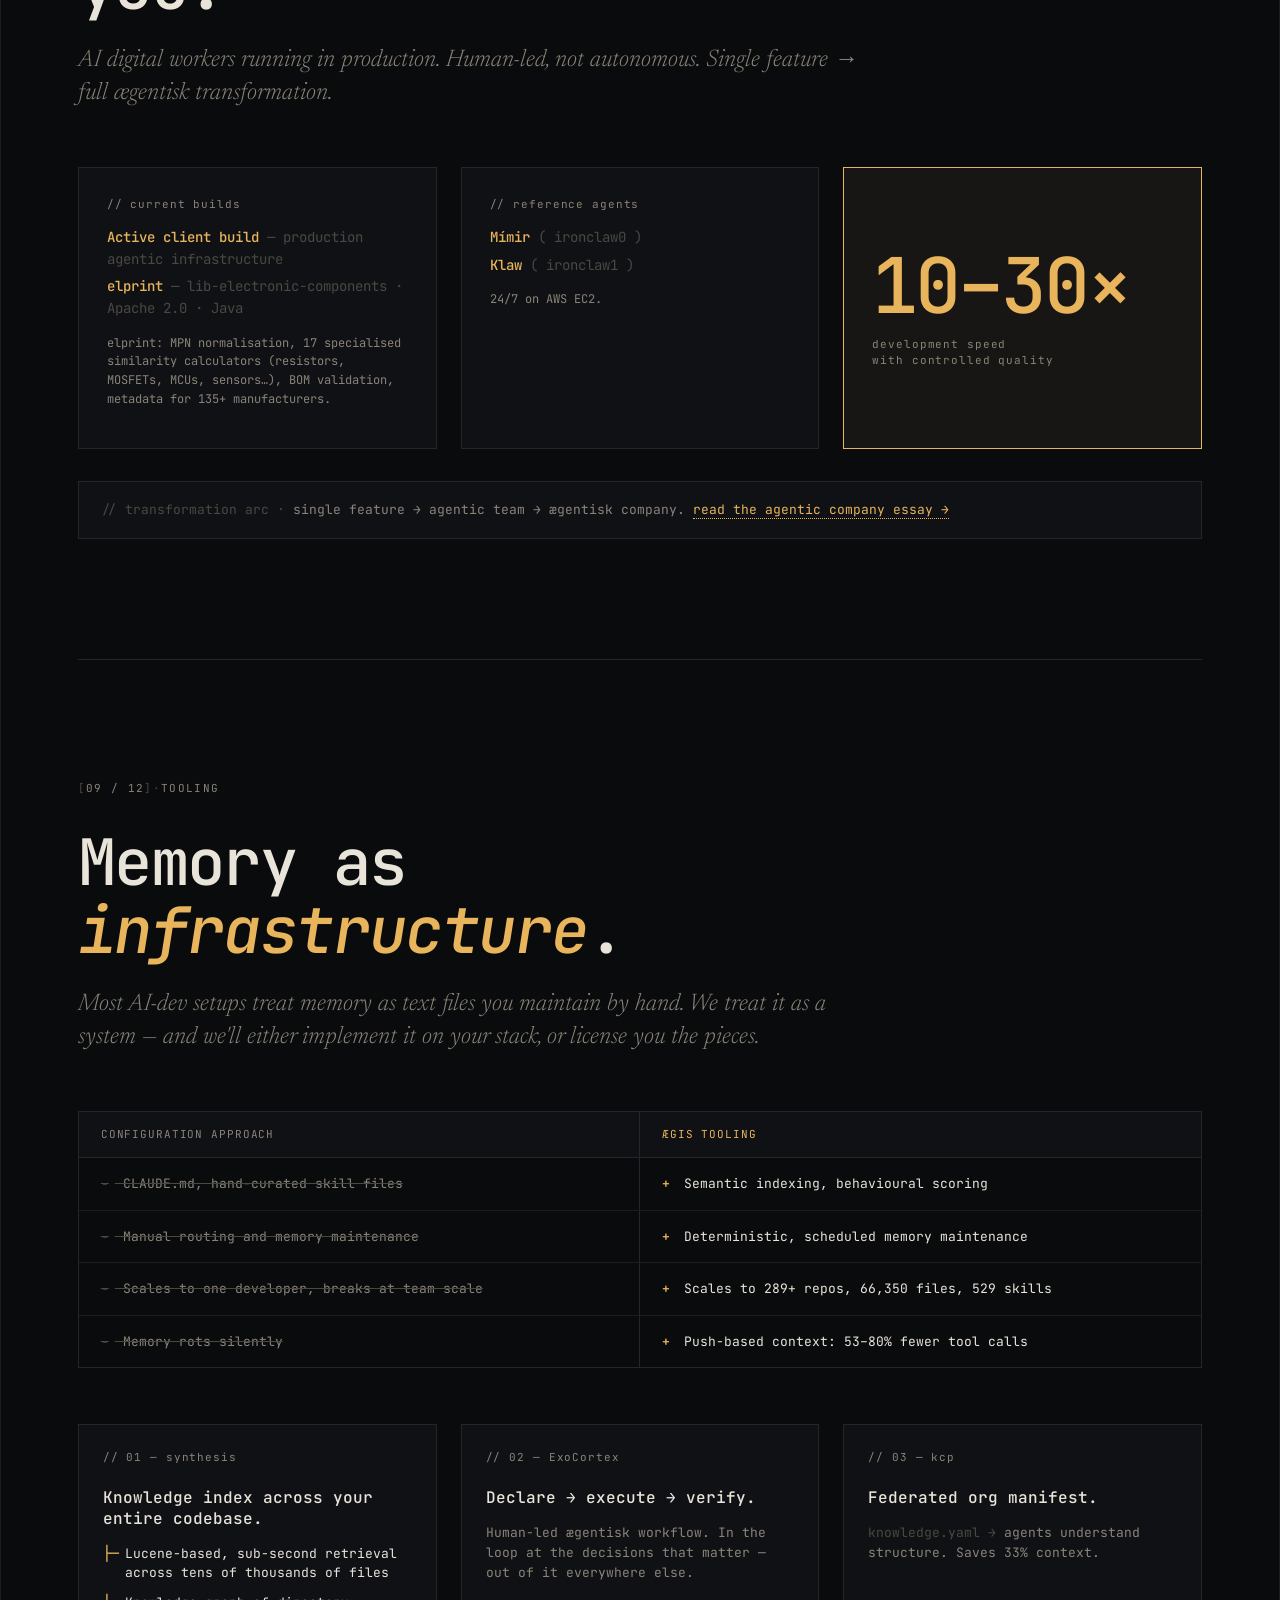
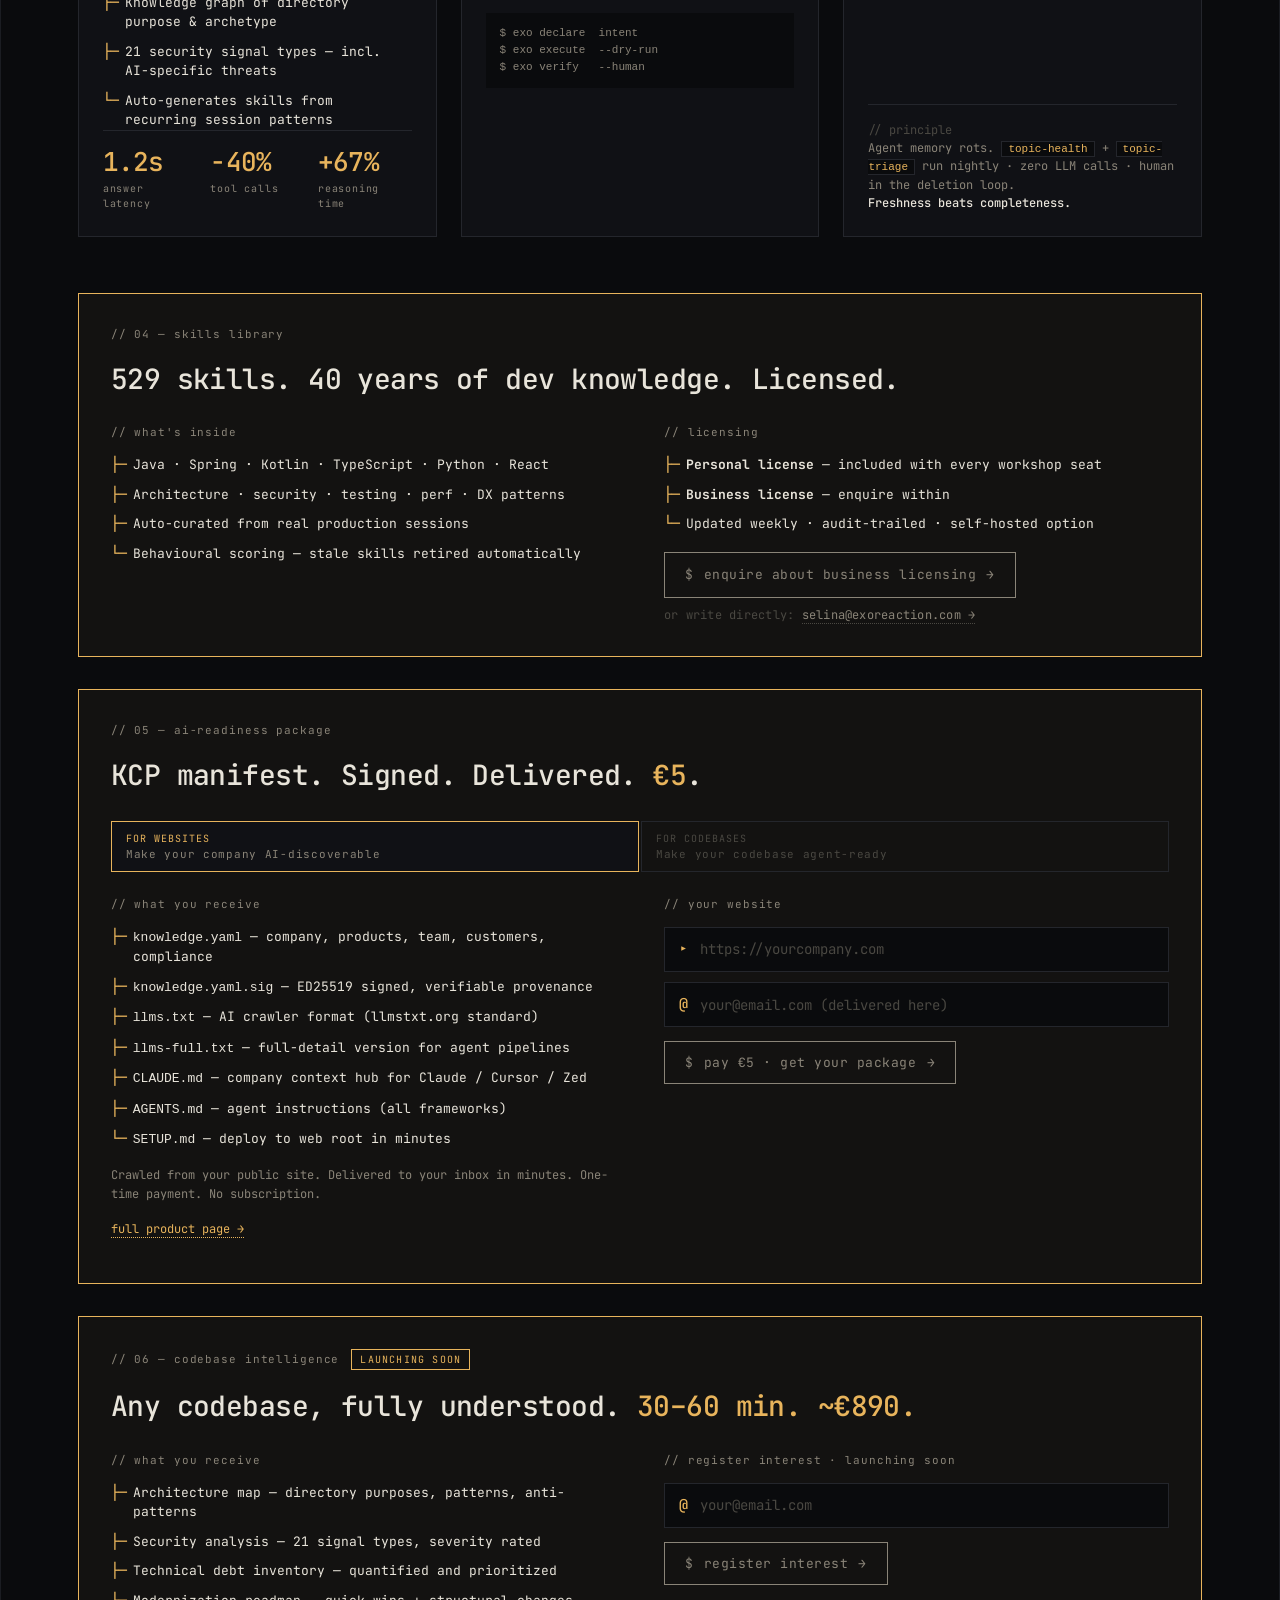
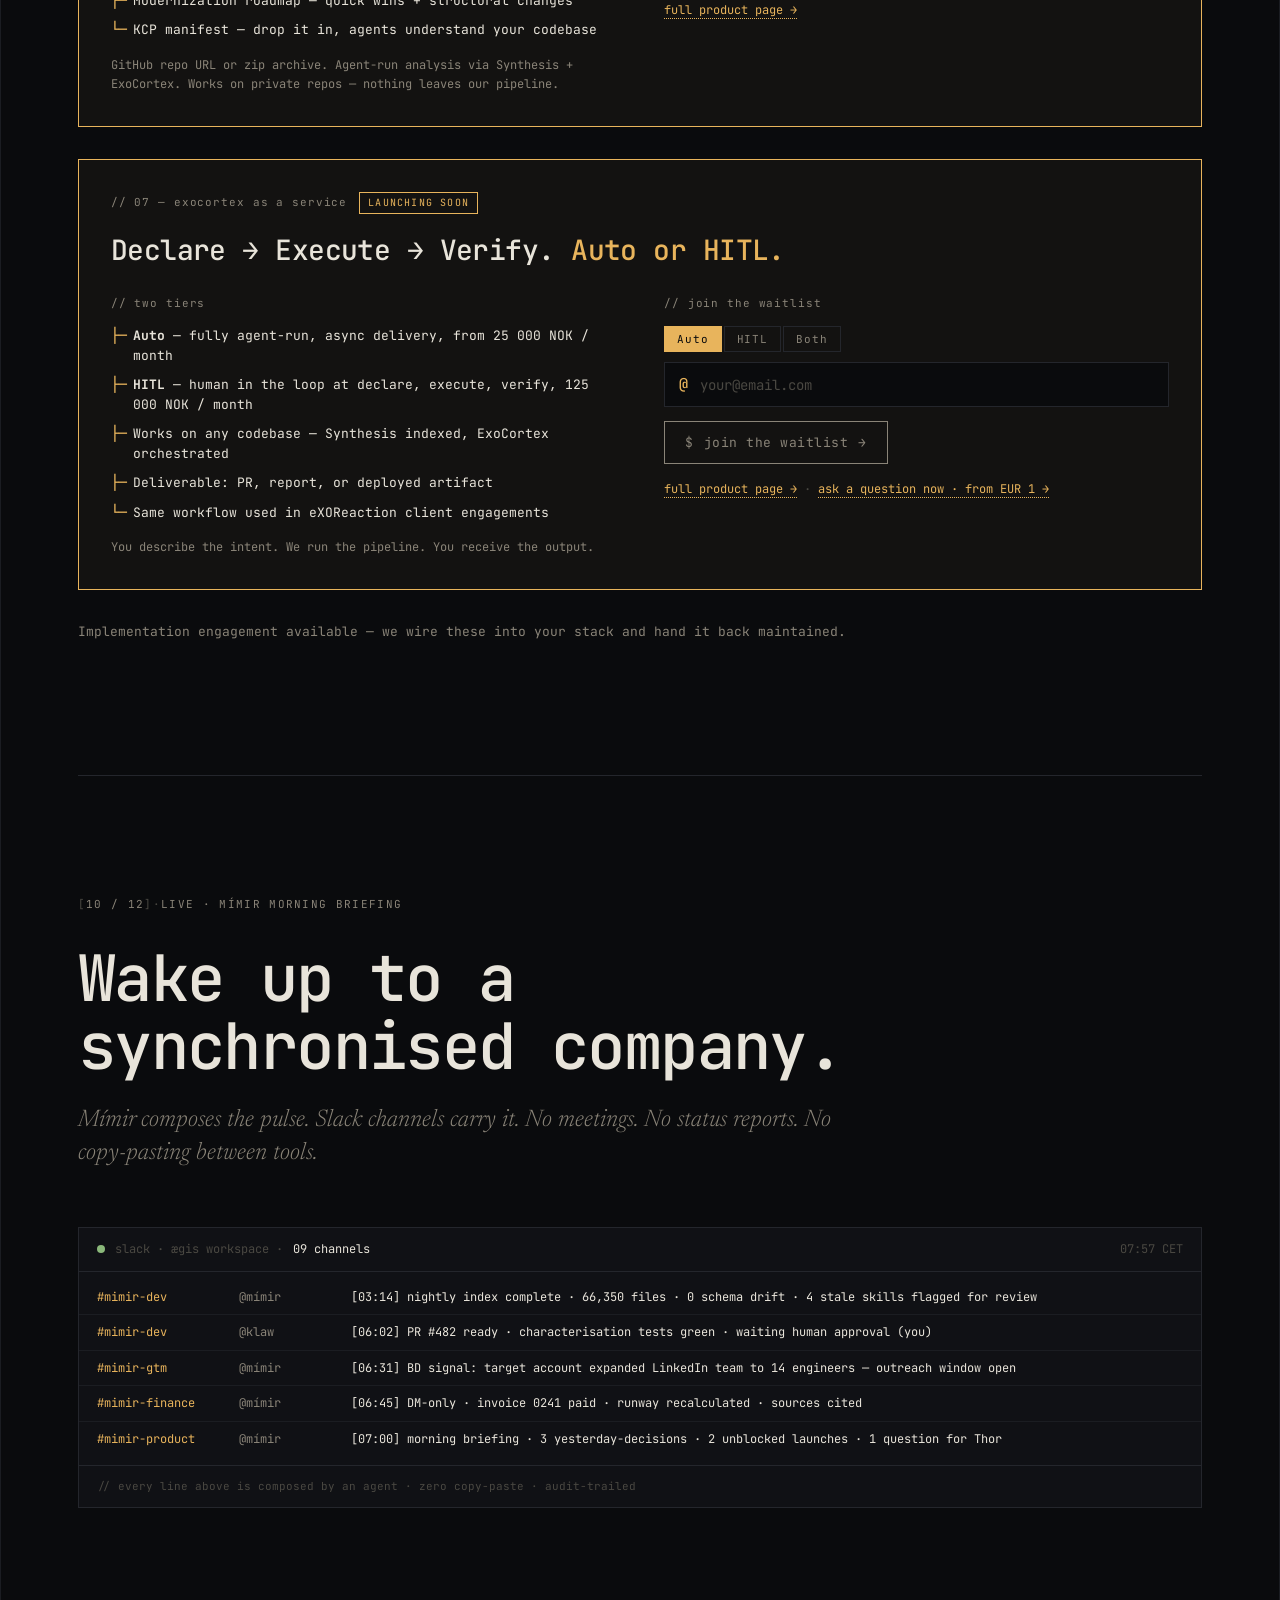
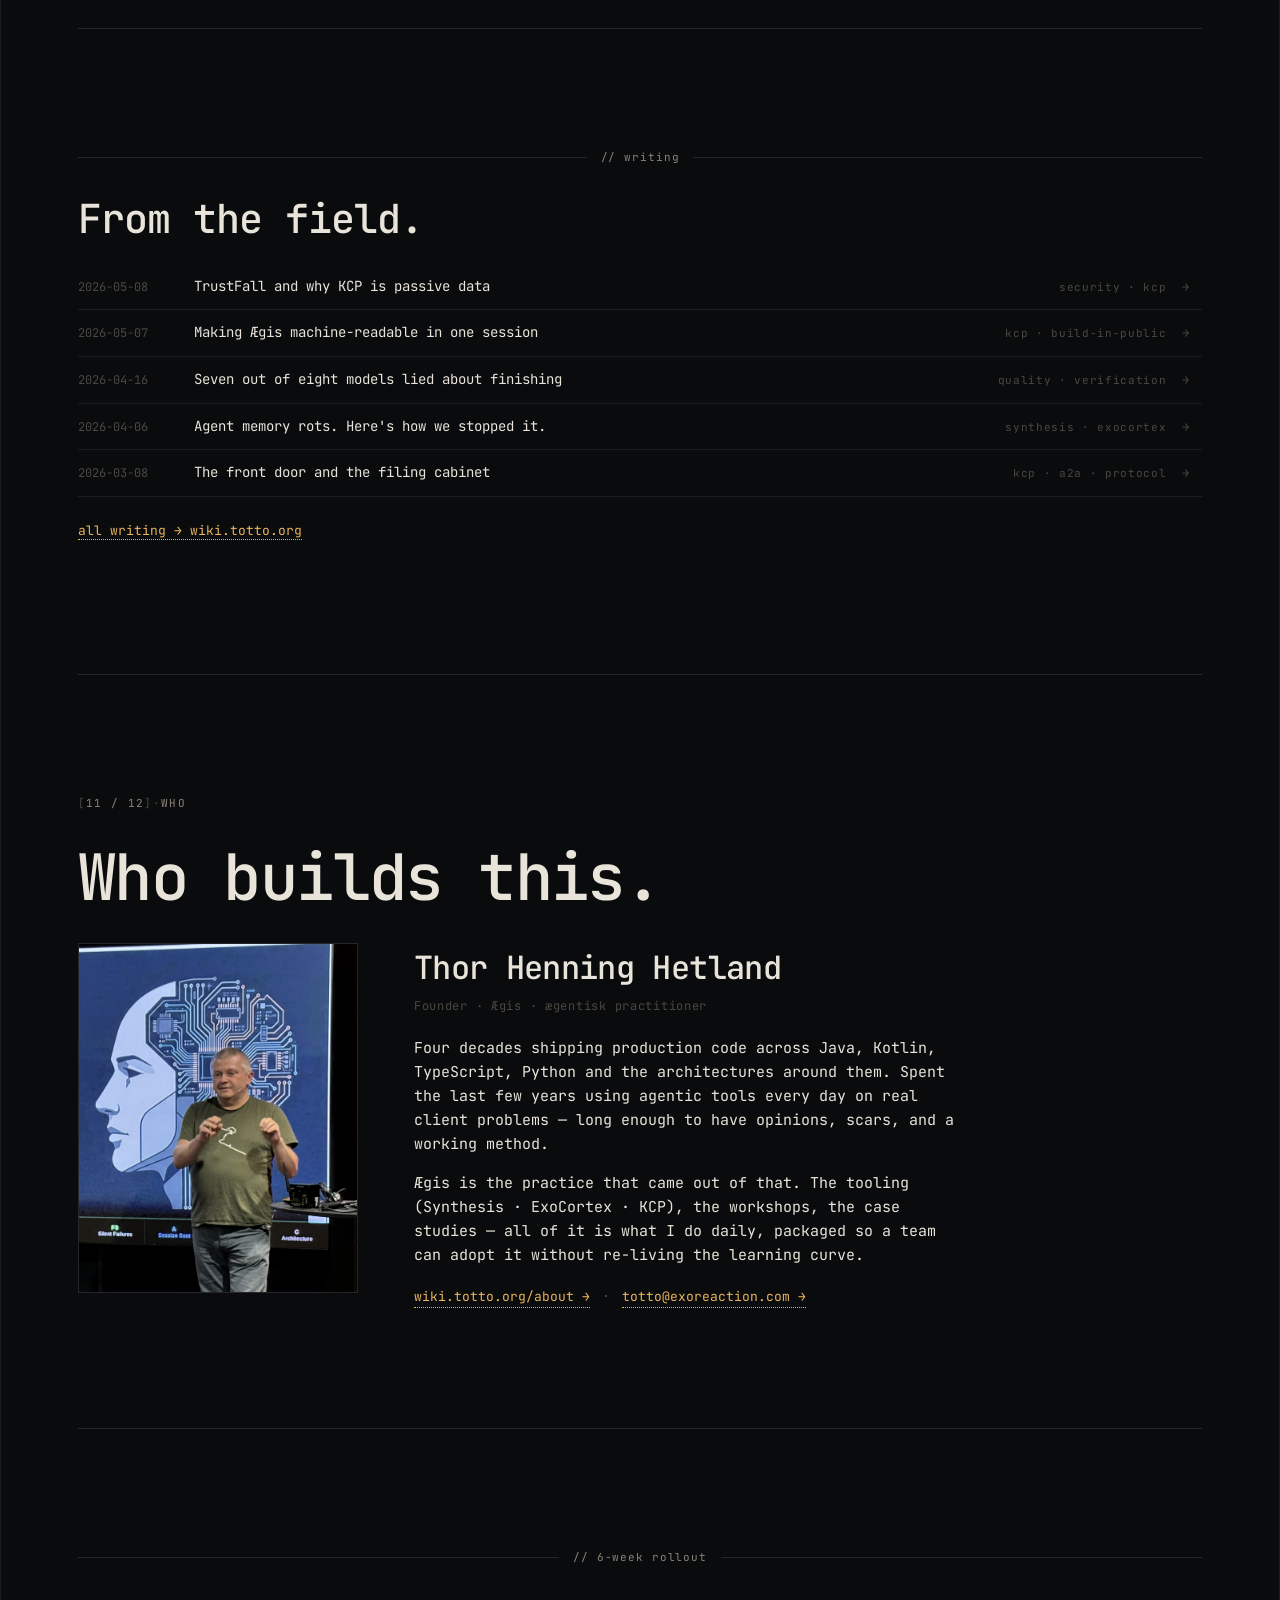
==== commit d183bd97: "Clarify product #3 (codebase starter) and #5 (codebase intelligence) kcp-skills.html: reframe as cod" ====
--- a/index.html
+++ b/index.html
@@ -246,8 +246,8 @@
           </a>
           <a class="writing-row" href="kcp-skills.html">
             <span class="writing-date">EUR 19</span>
-            <span class="writing-title">KCP + Skills</span>
-            <span class="writing-tag dim">KCP manifest + skills library · live</span>
+            <span class="writing-title">Codebase Starter</span>
+            <span class="writing-tag dim">KCP + architecture map + skills · live</span>
             <span class="writing-arrow dim">→</span>
           </a>
           <a class="writing-row" href="sdd-boost-pack.html">
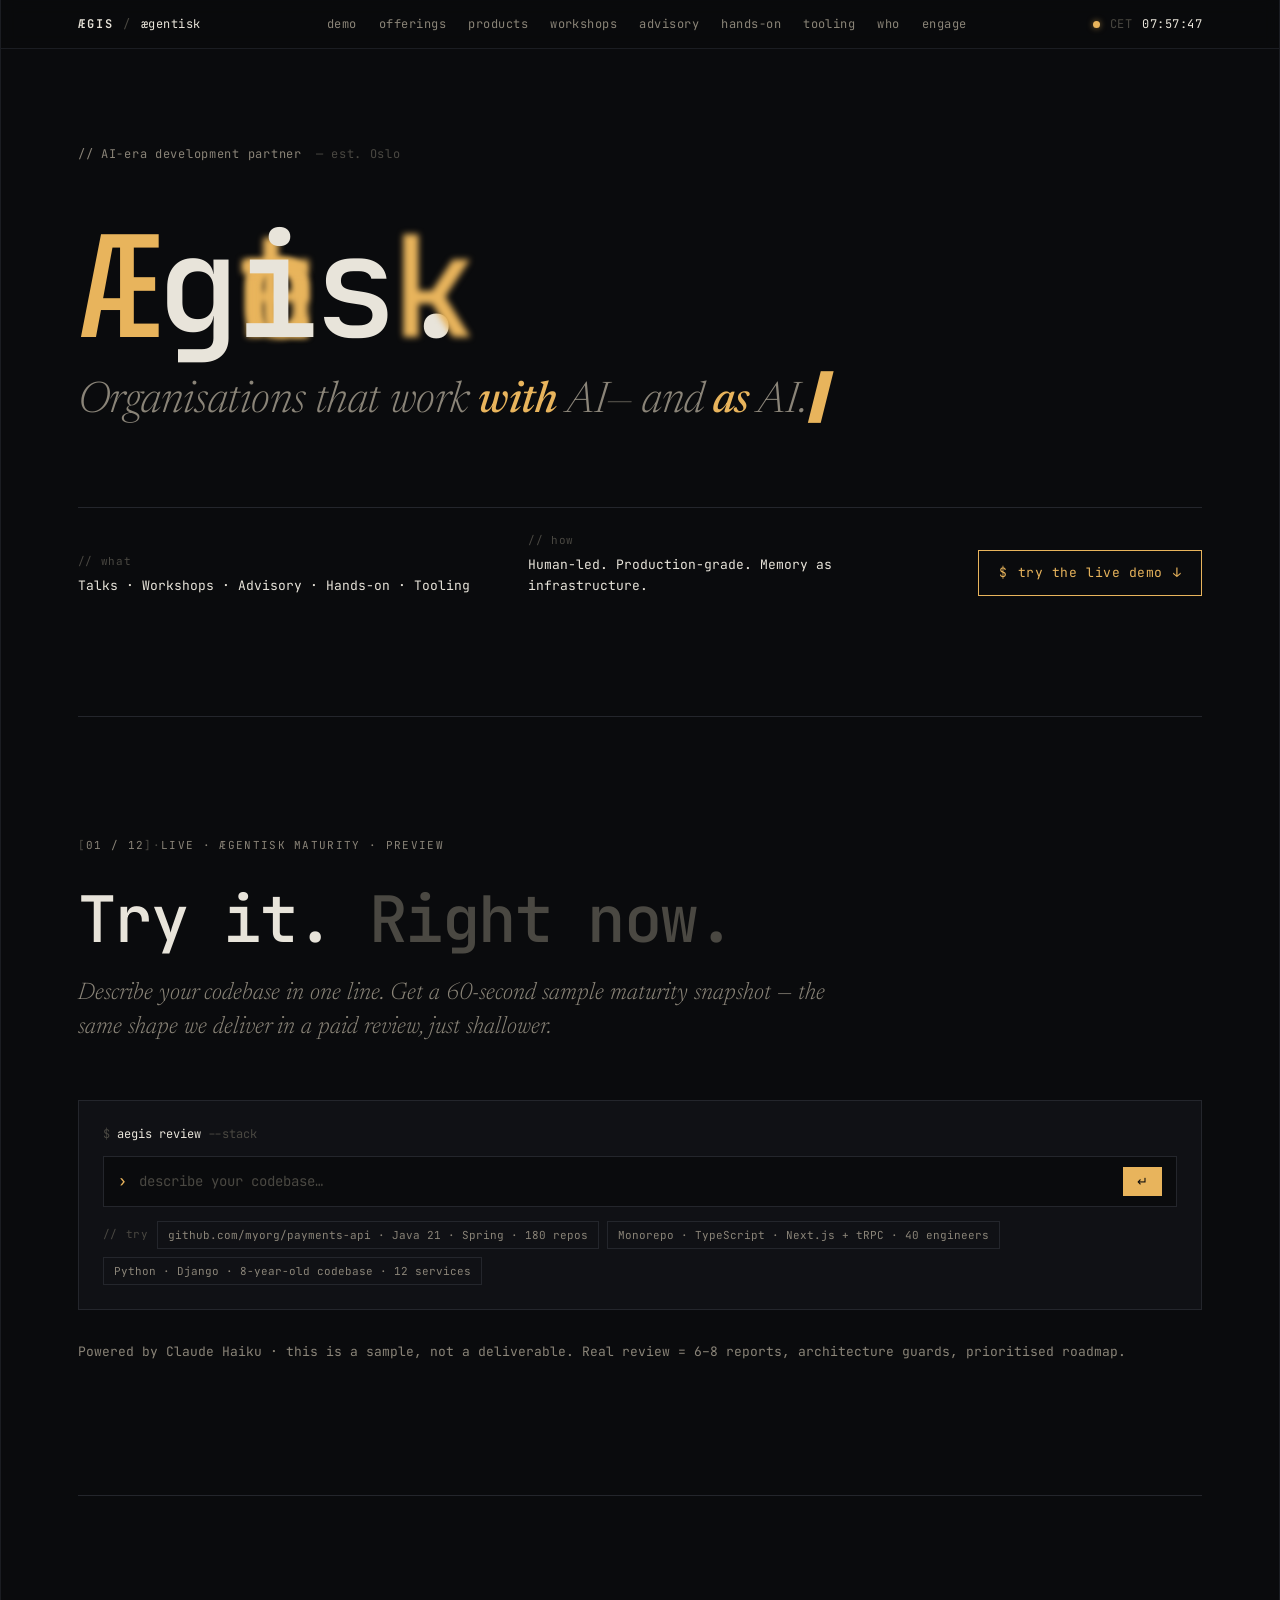
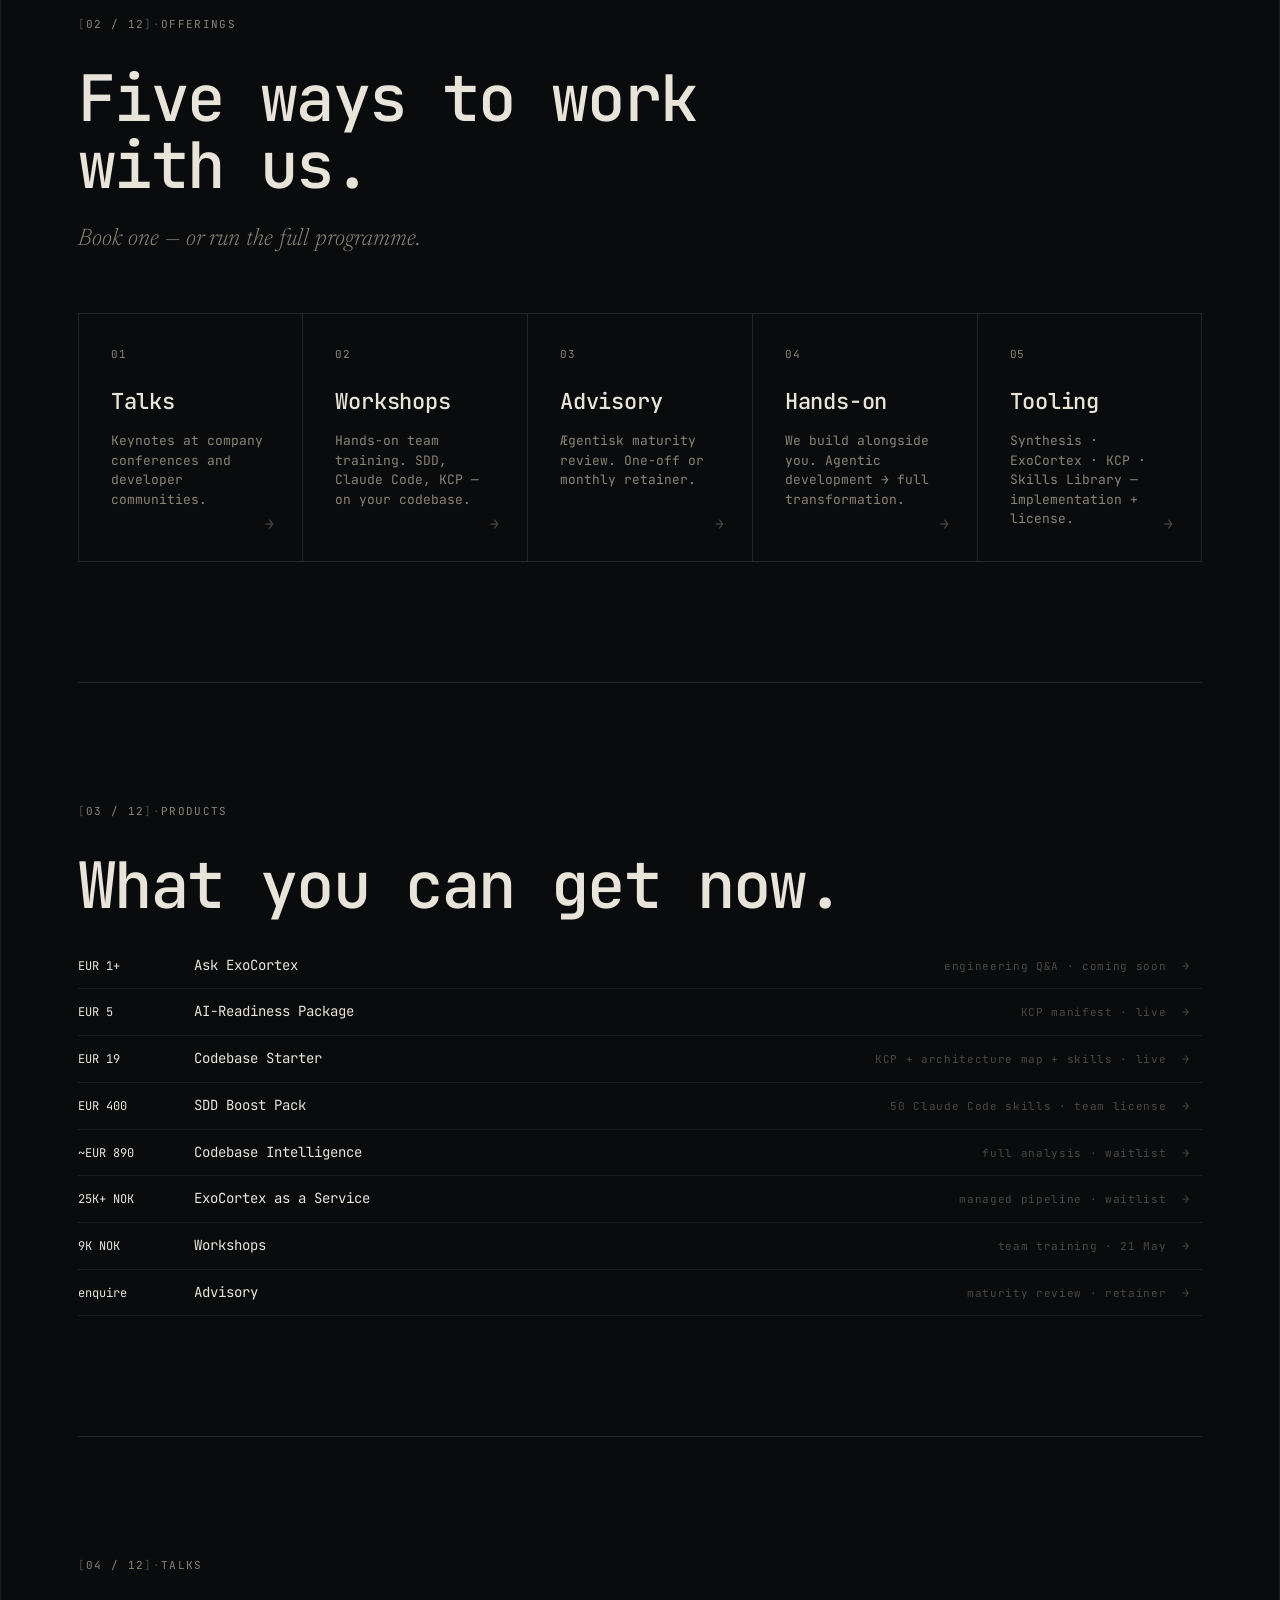
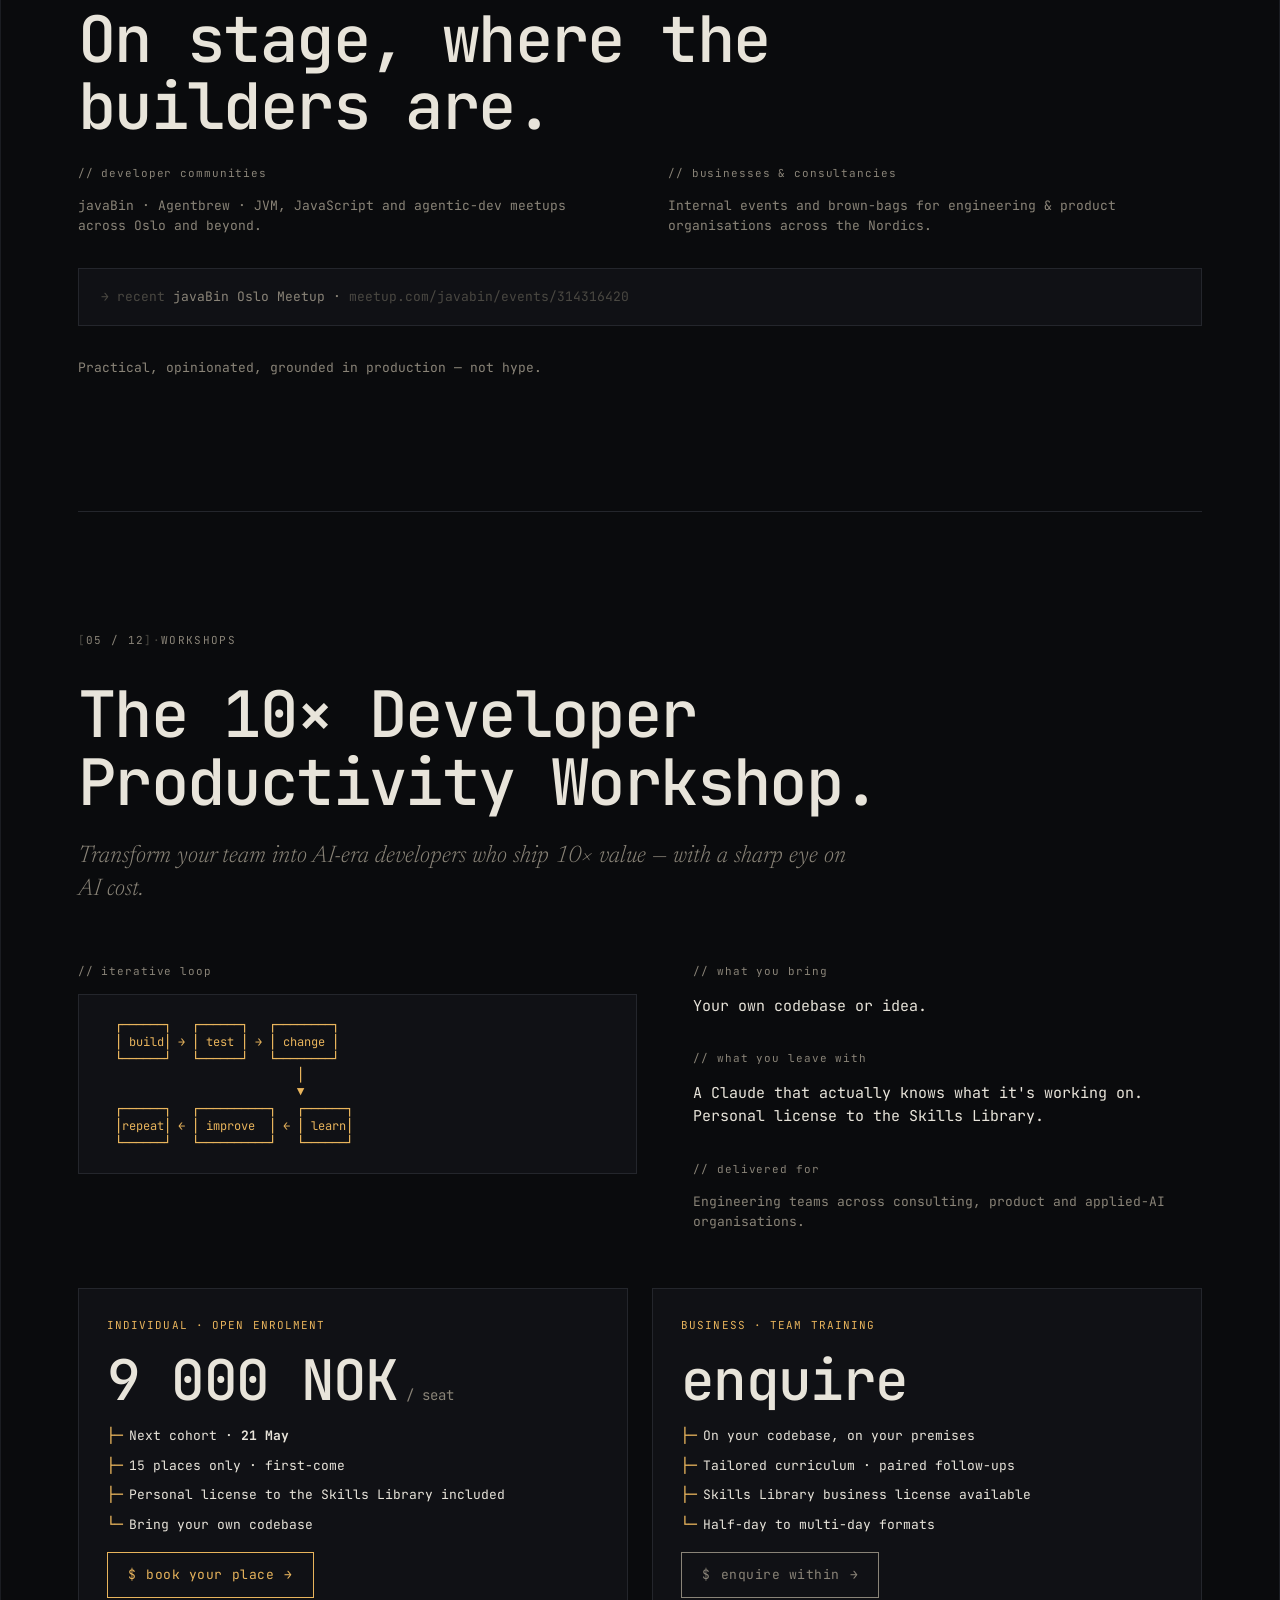
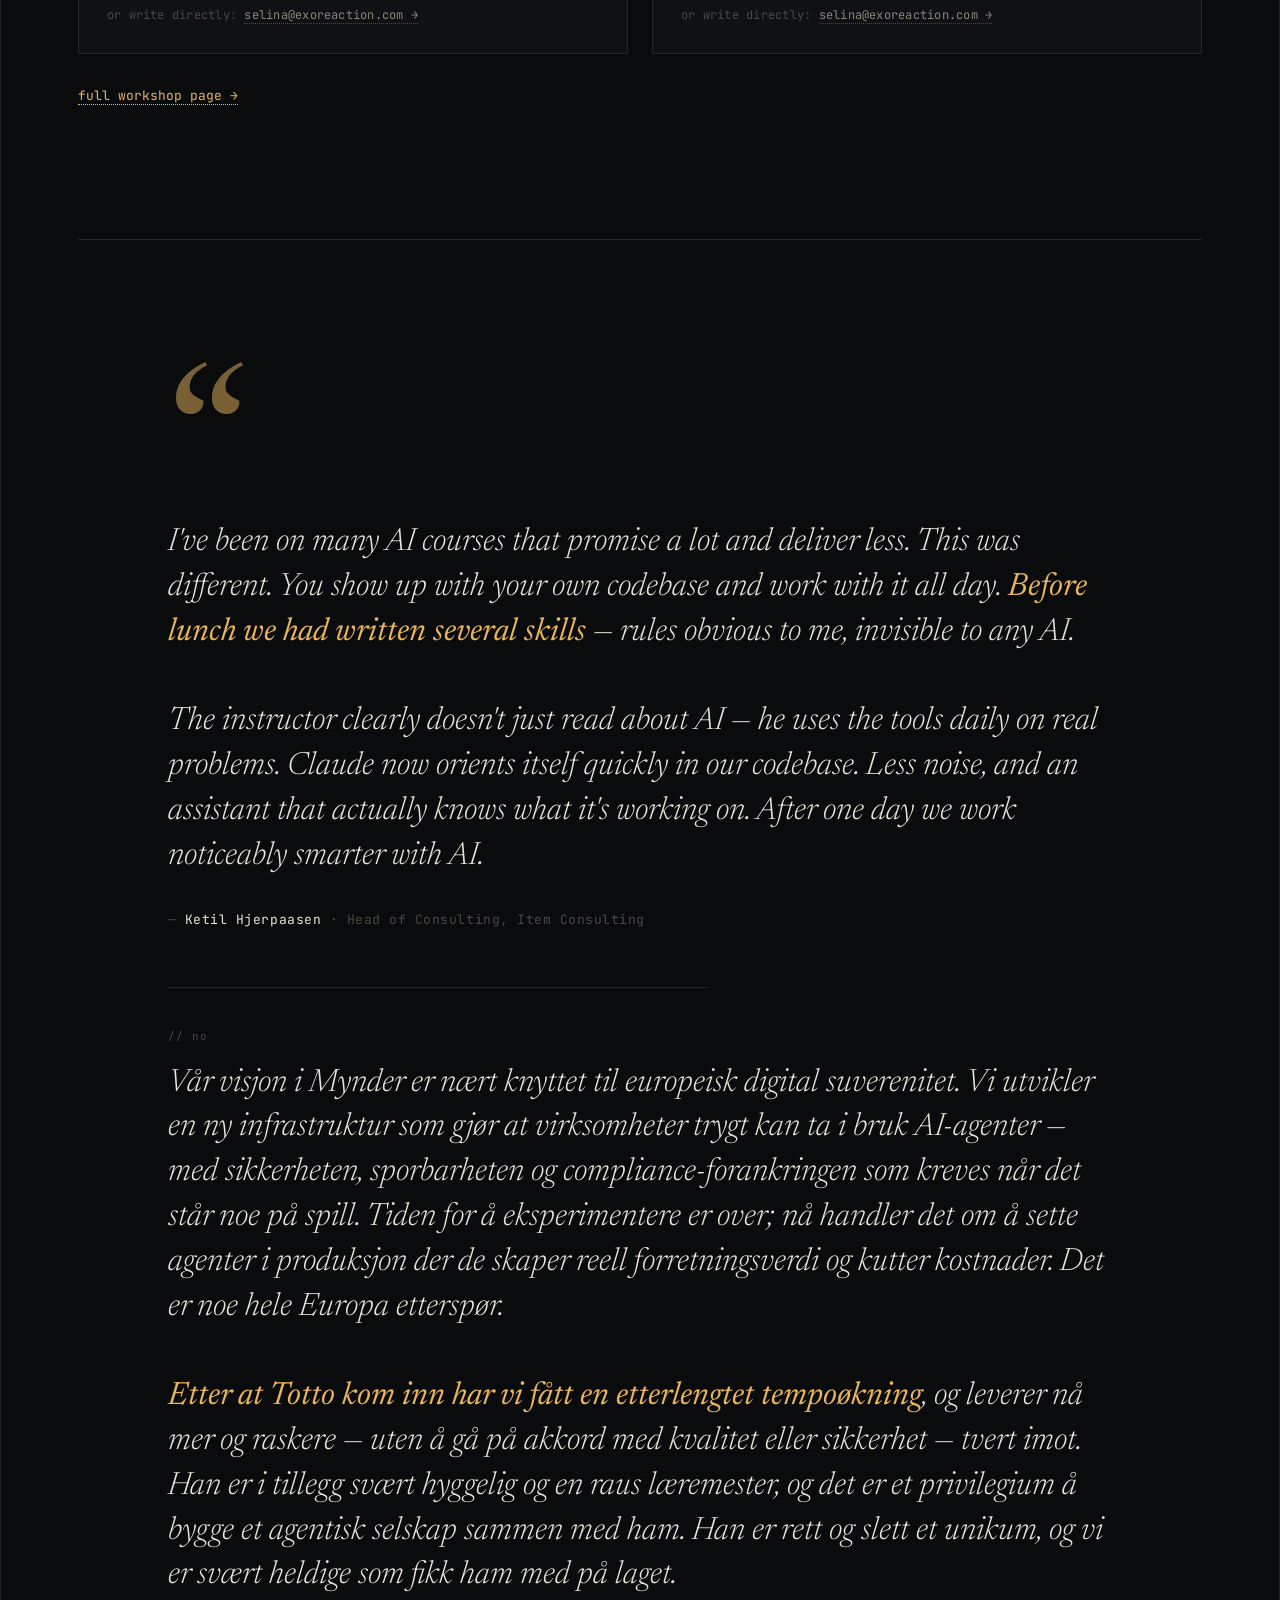
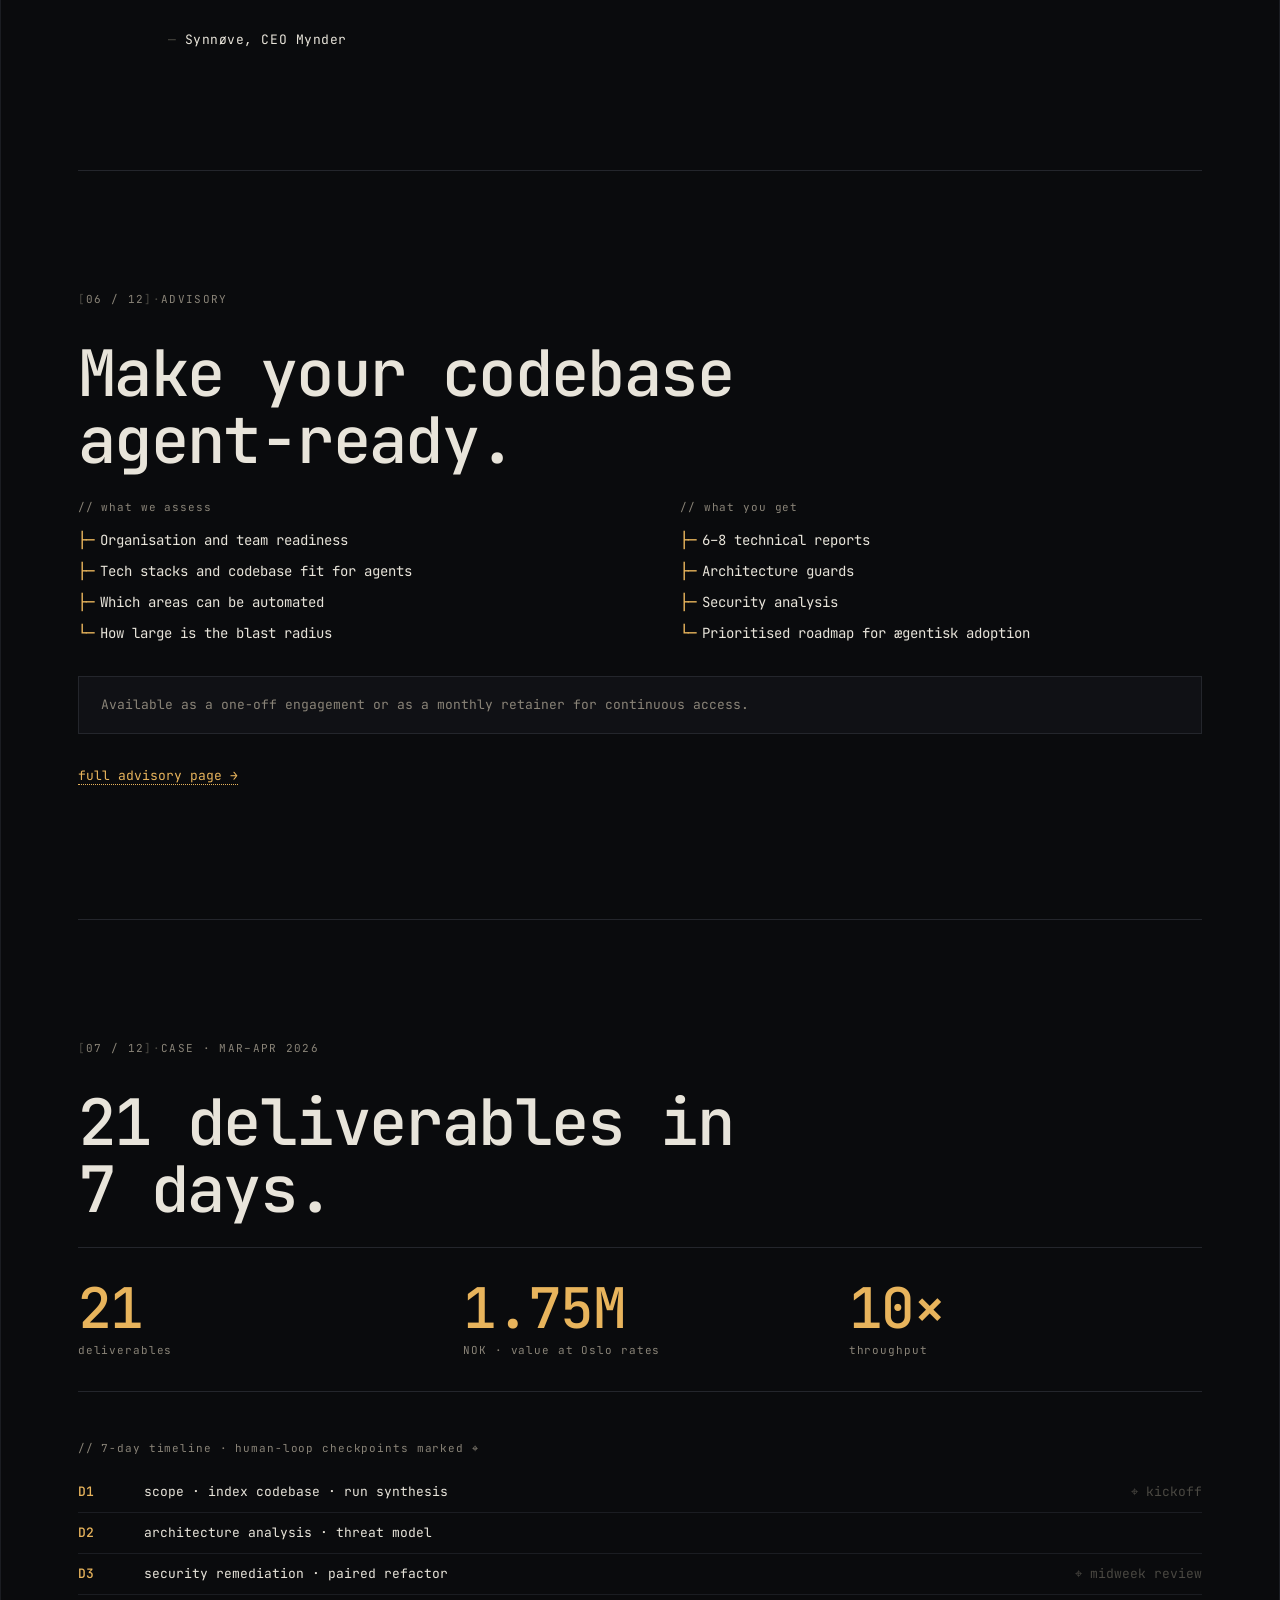
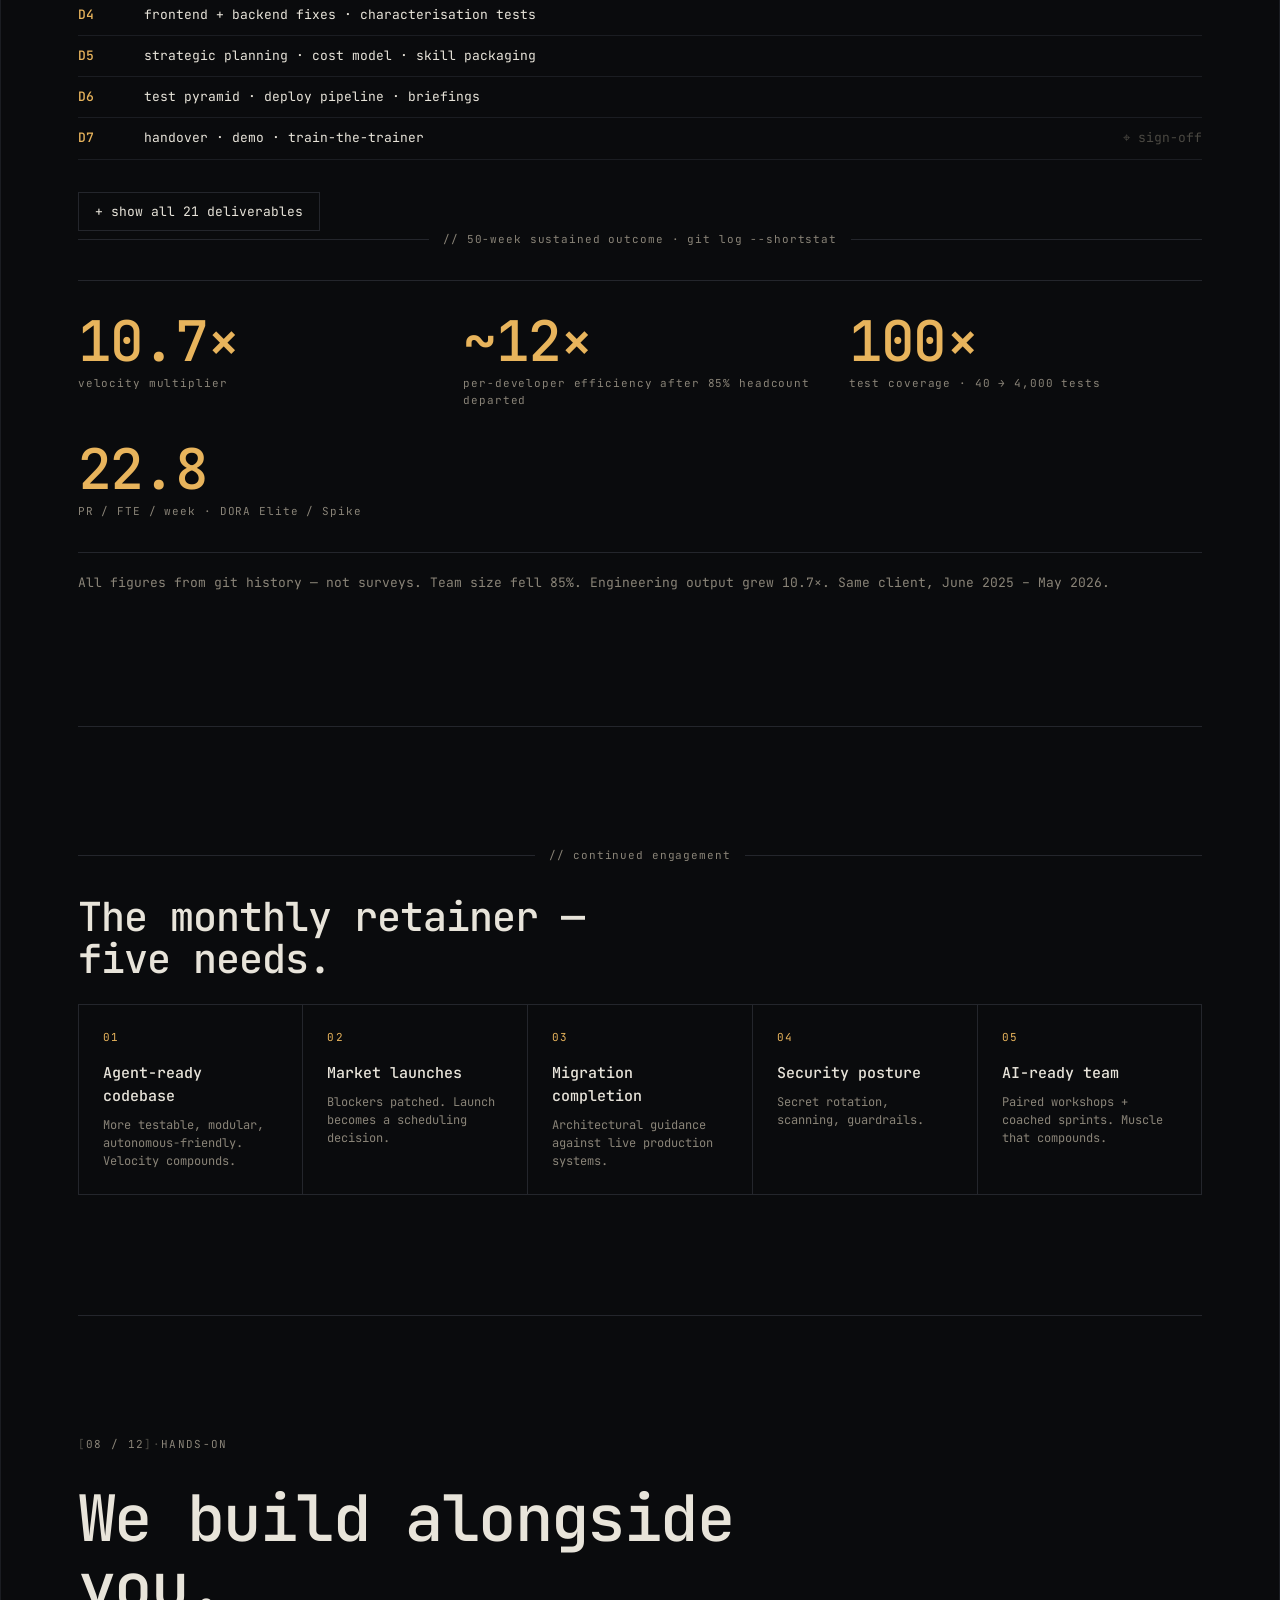
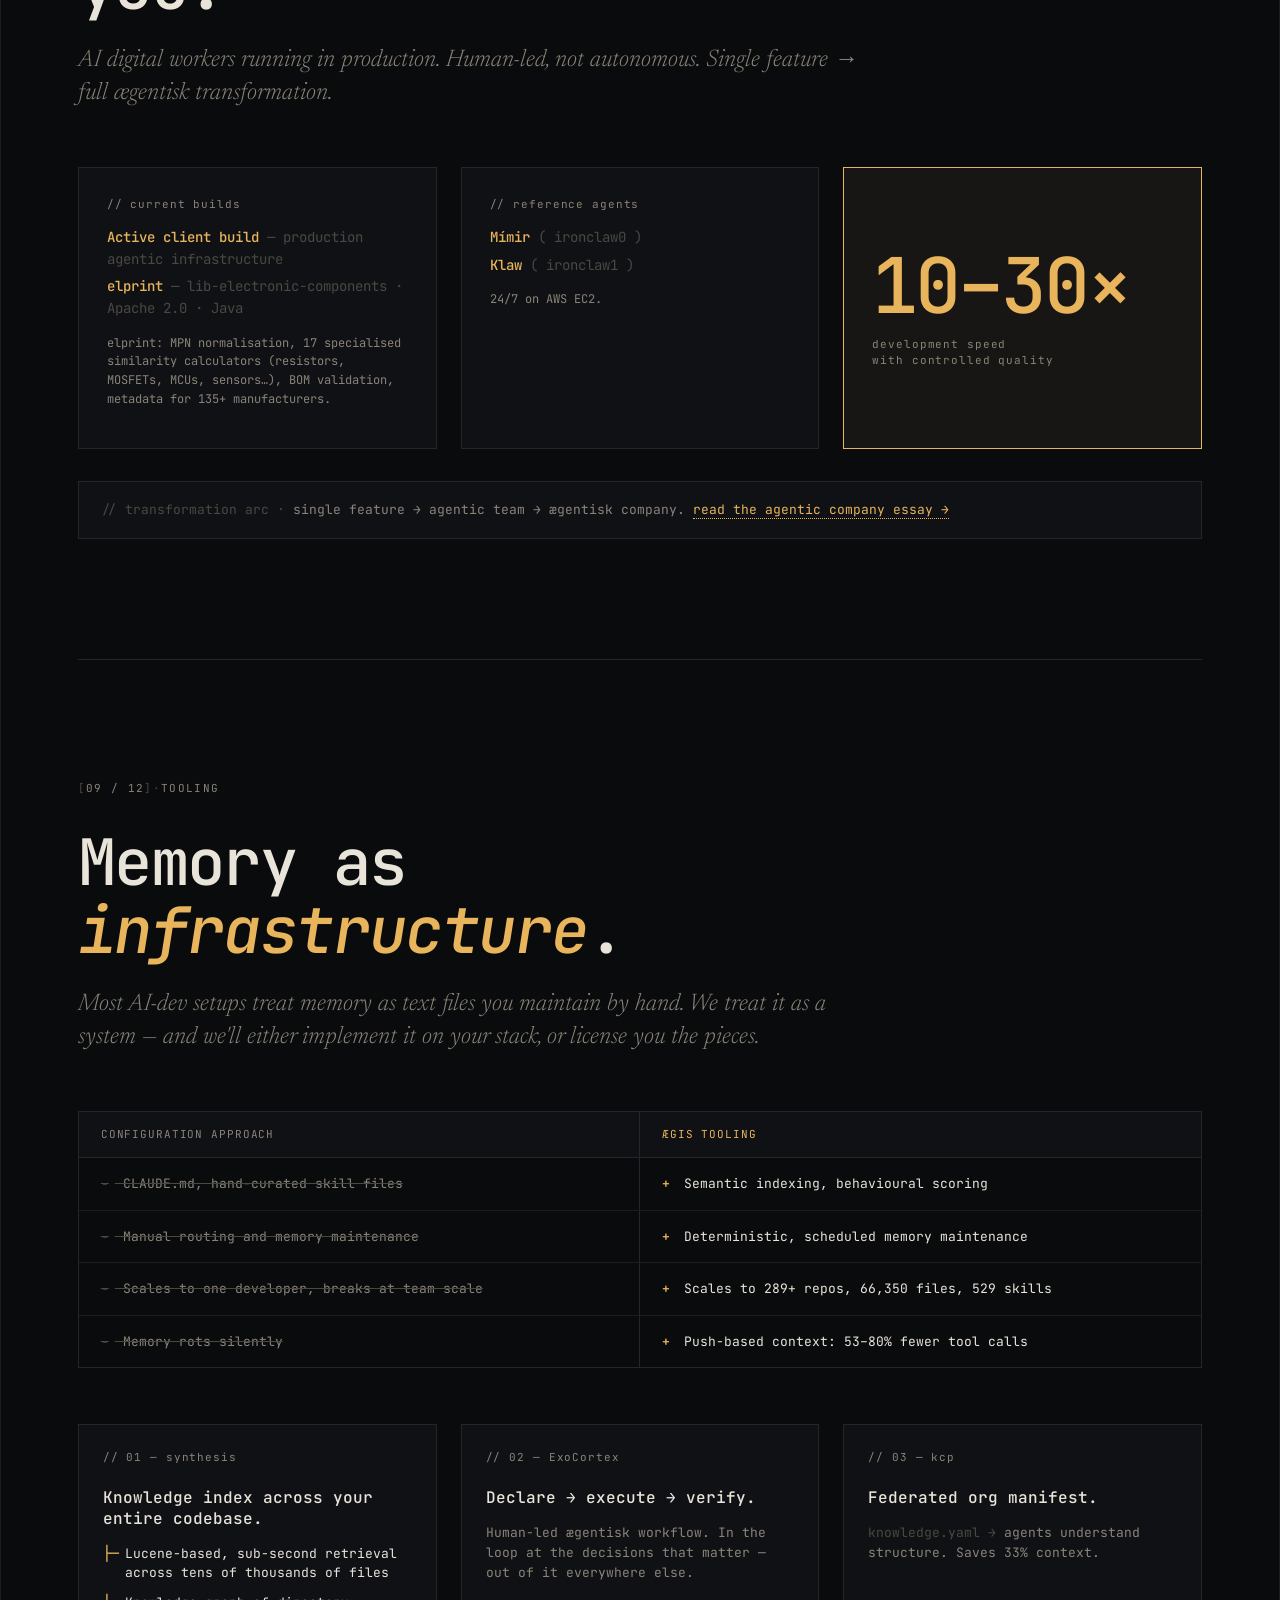
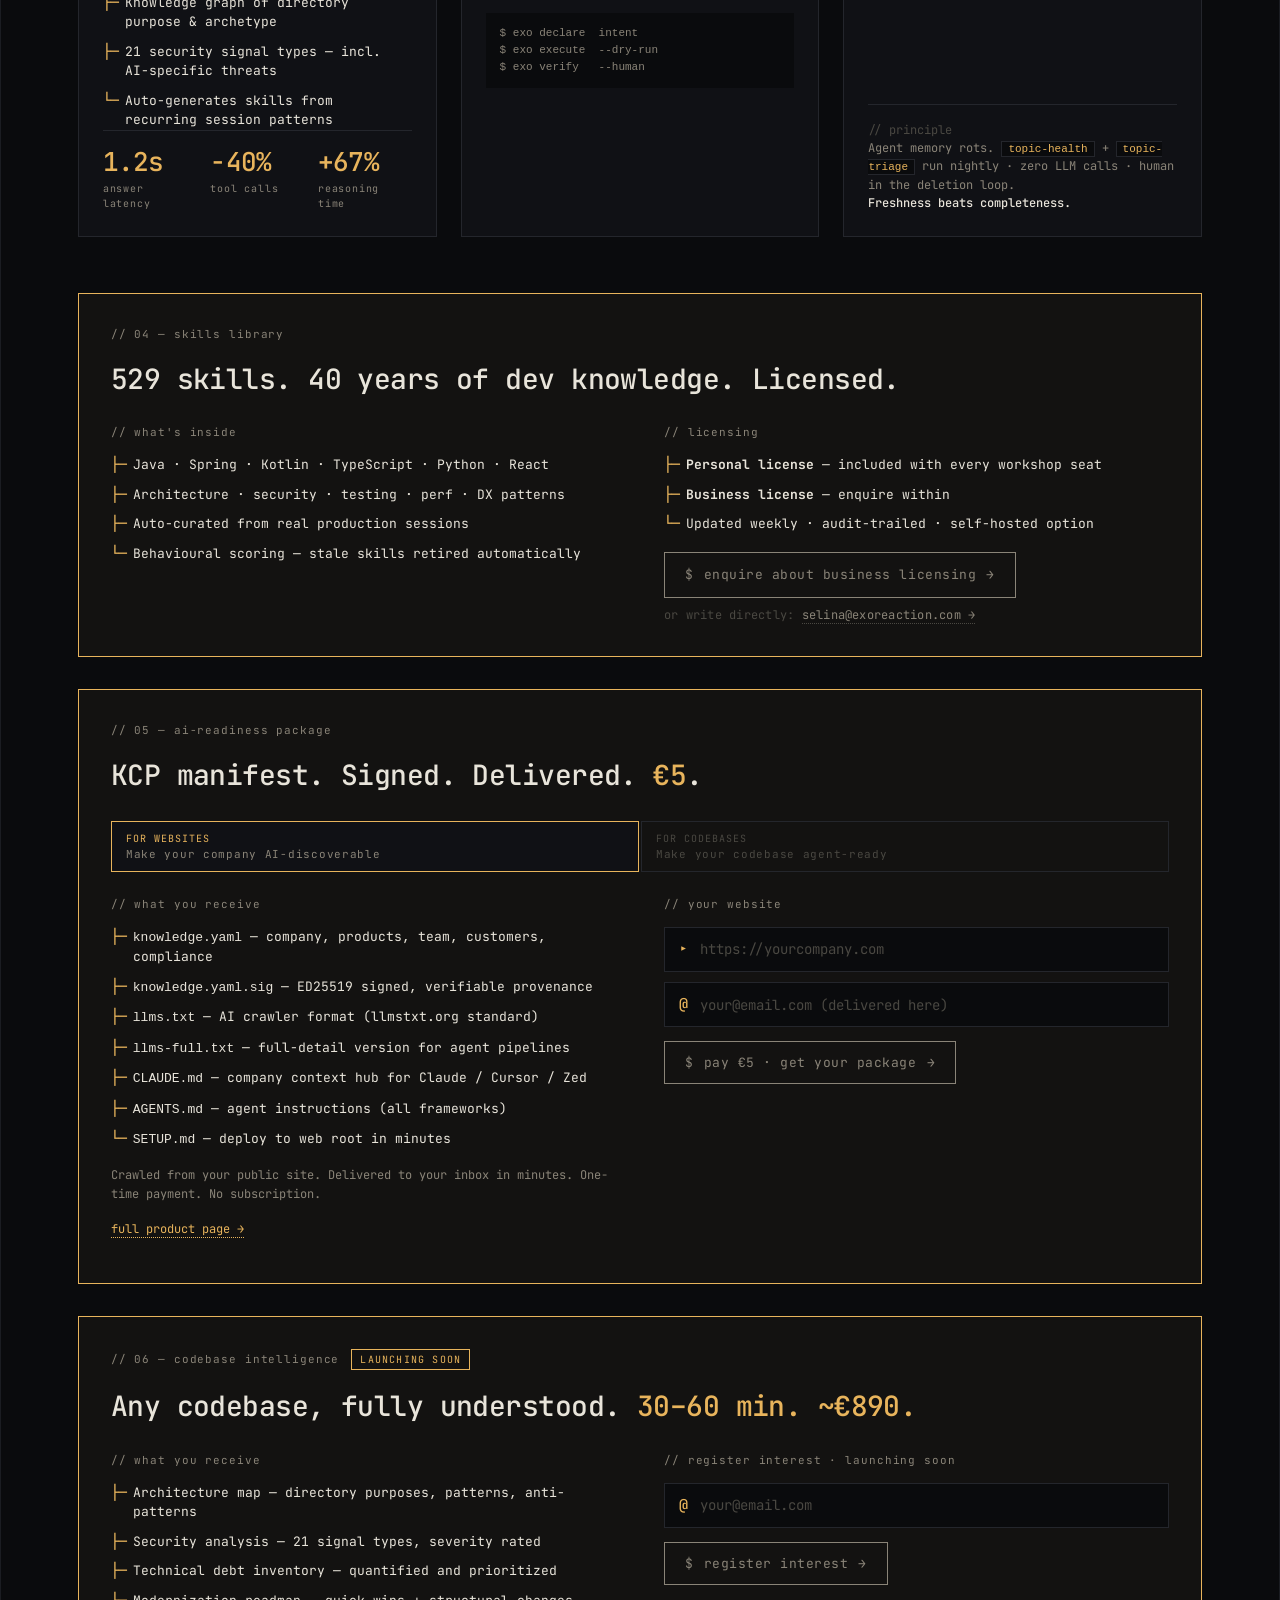
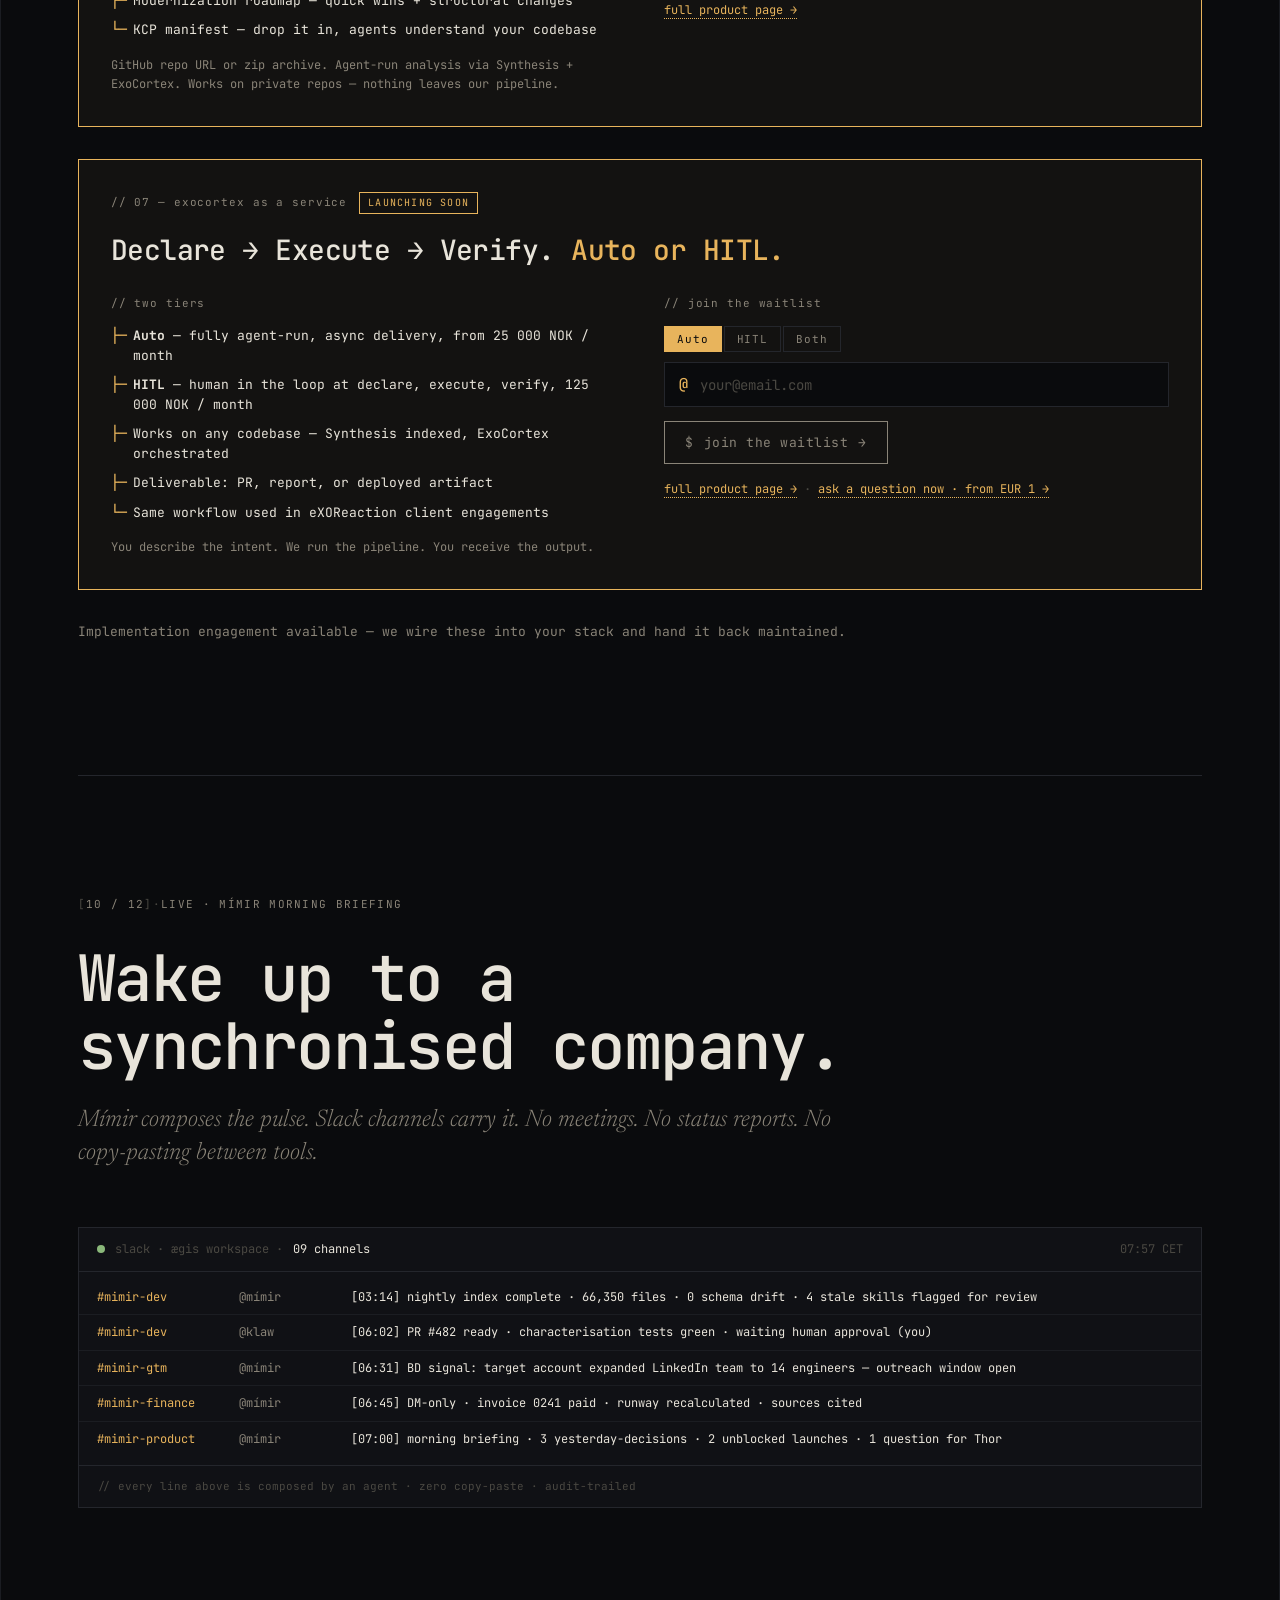
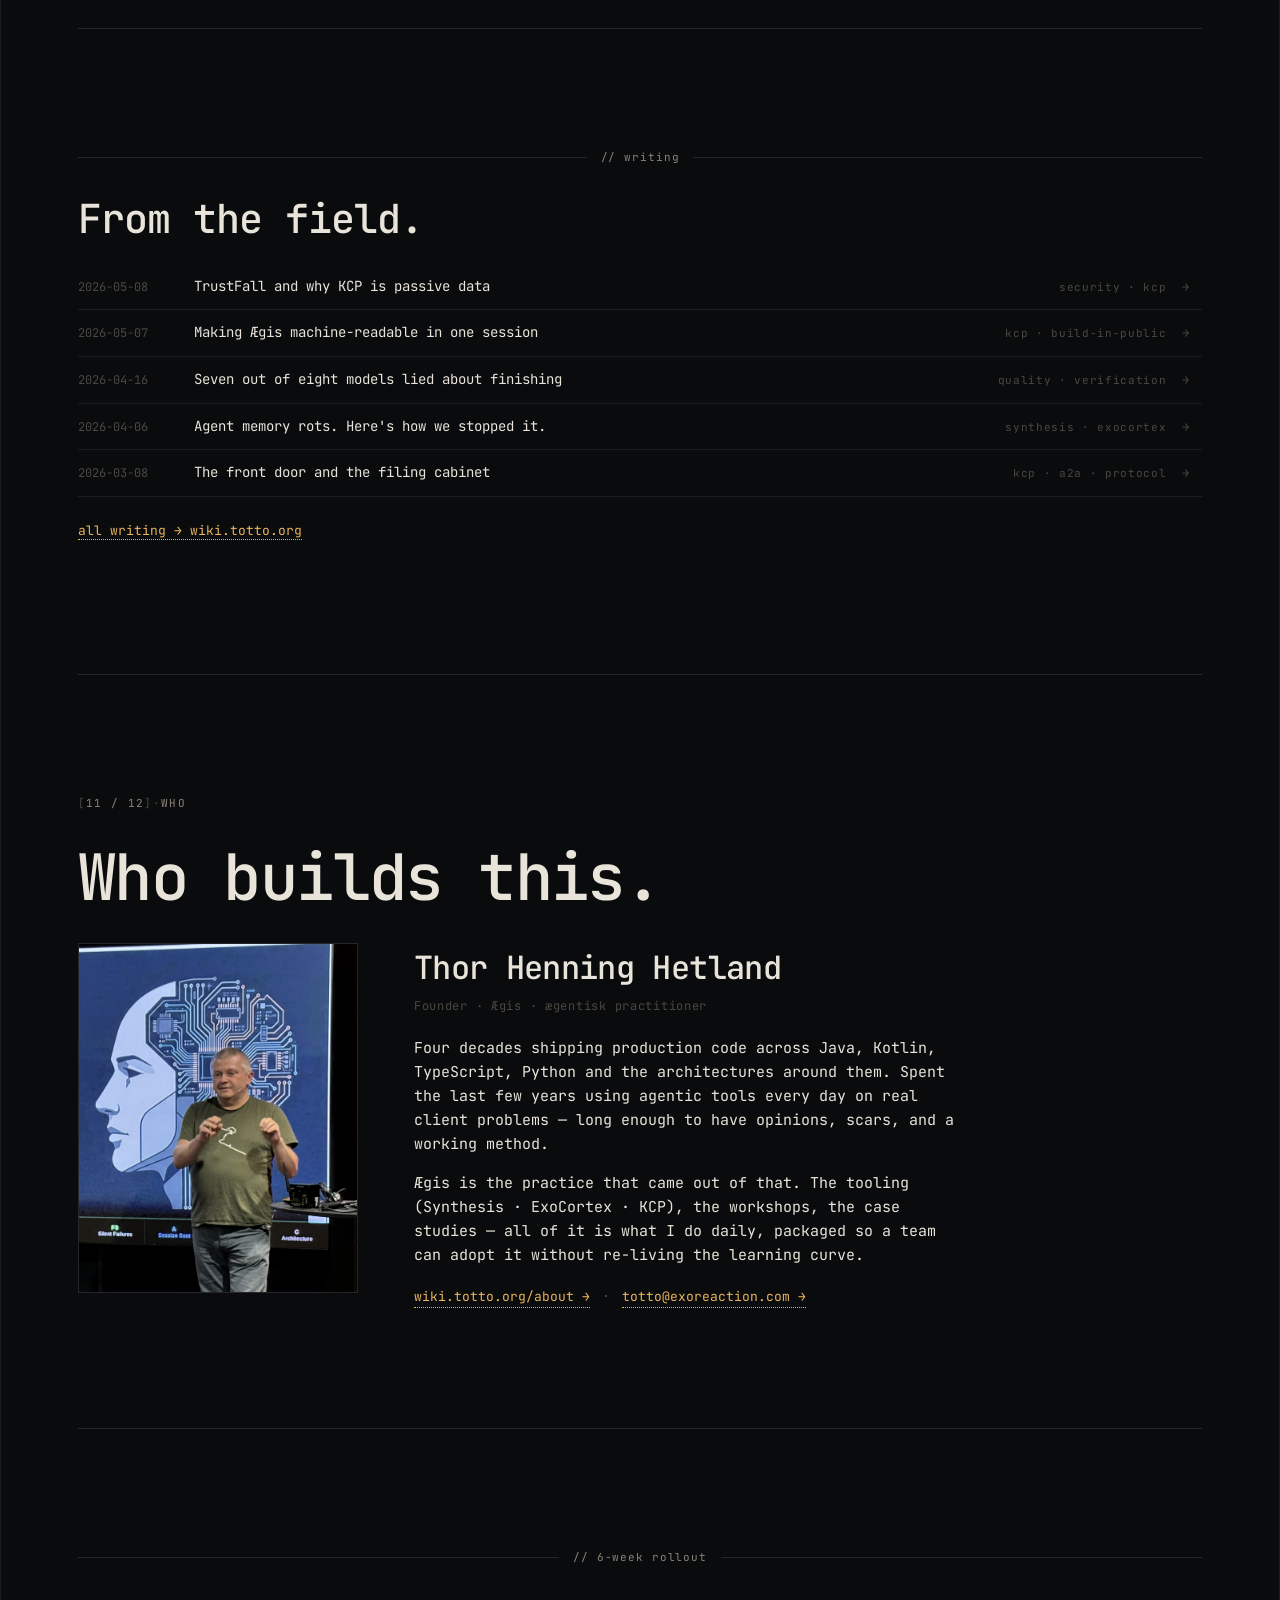
==== commit 9a9d71f5: "Fix Ask ExoCortex page issues - Add .ask-check CSS (was using adv-check from advisory.html — not loa" ====
--- a/index.html
+++ b/index.html
@@ -235,7 +235,7 @@
           <a class="writing-row" href="ask-exocortex.html">
             <span class="writing-date">EUR 1+</span>
             <span class="writing-title">Ask ExoCortex</span>
-            <span class="writing-tag dim">engineering Q&amp;A · live</span>
+            <span class="writing-tag dim">engineering Q&amp;A · coming soon</span>
             <span class="writing-arrow dim">→</span>
           </a>
           <a class="writing-row" href="ai-readiness-package.html">
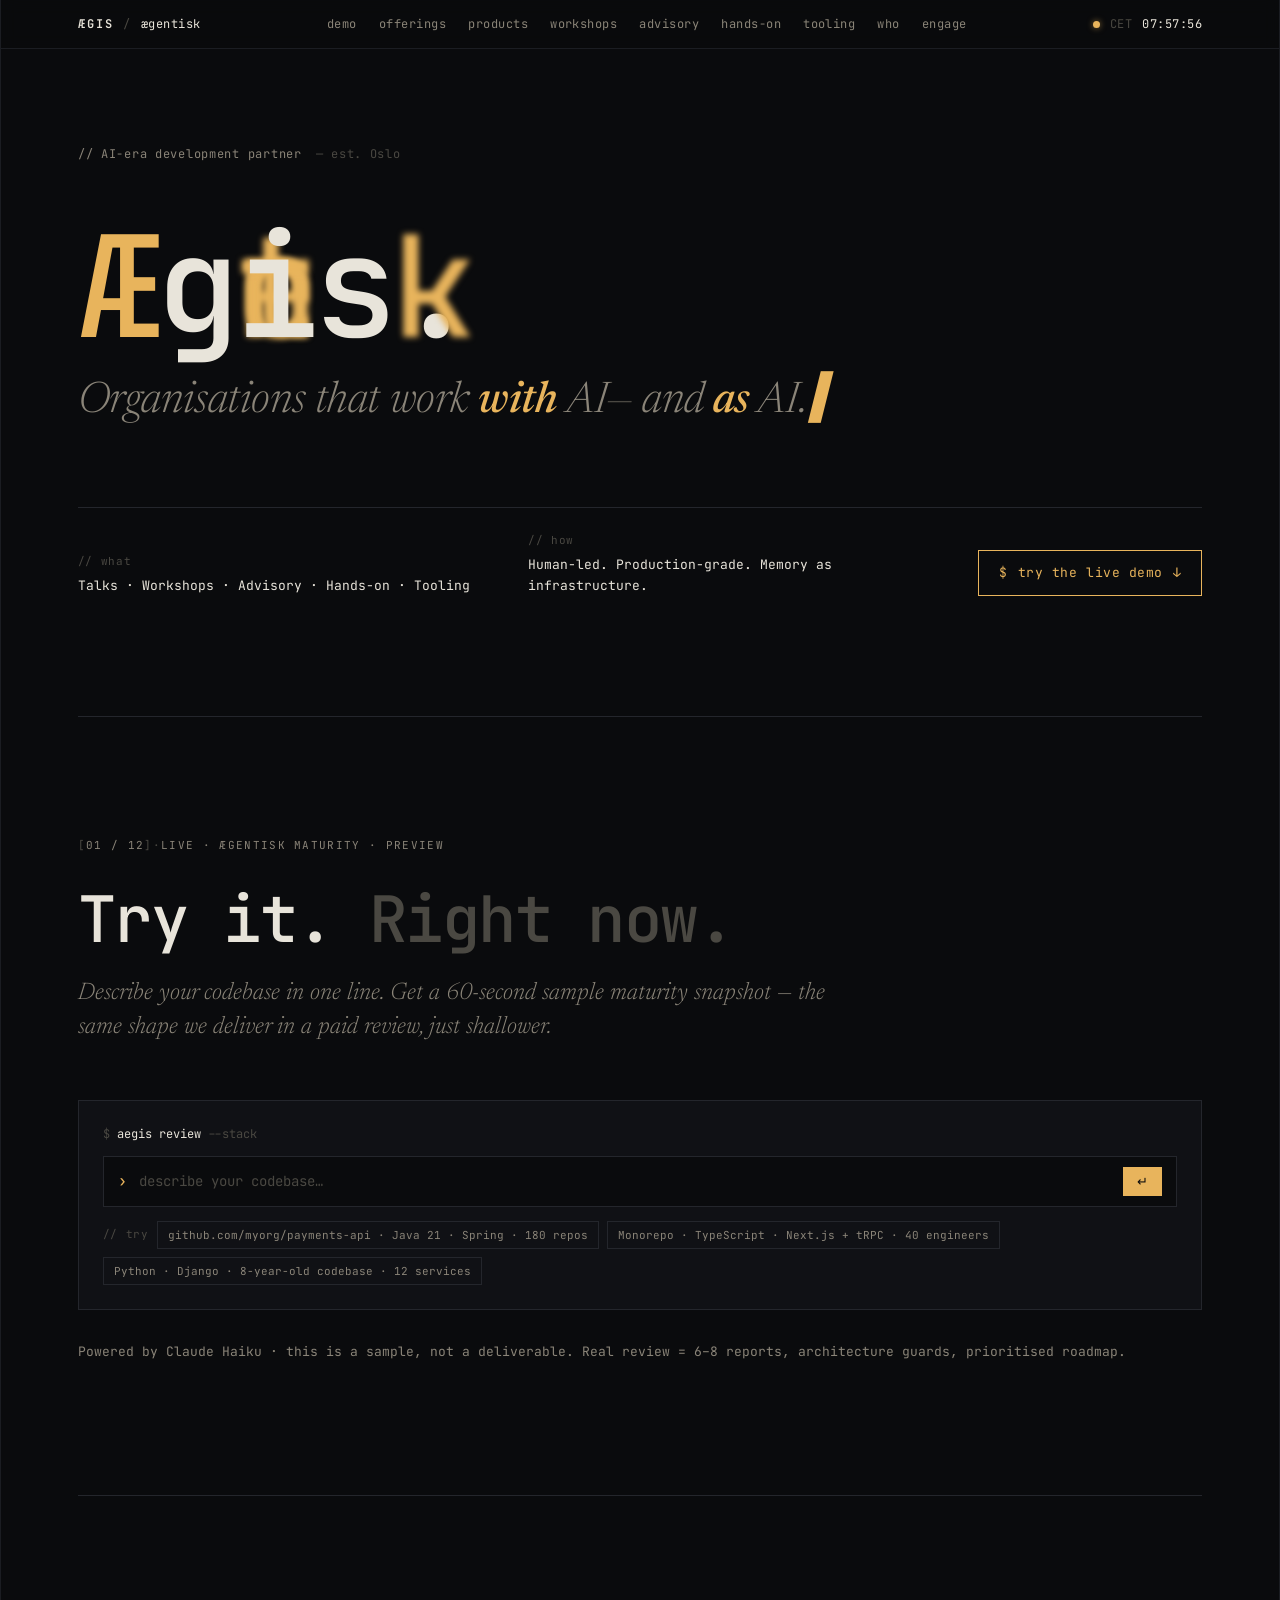
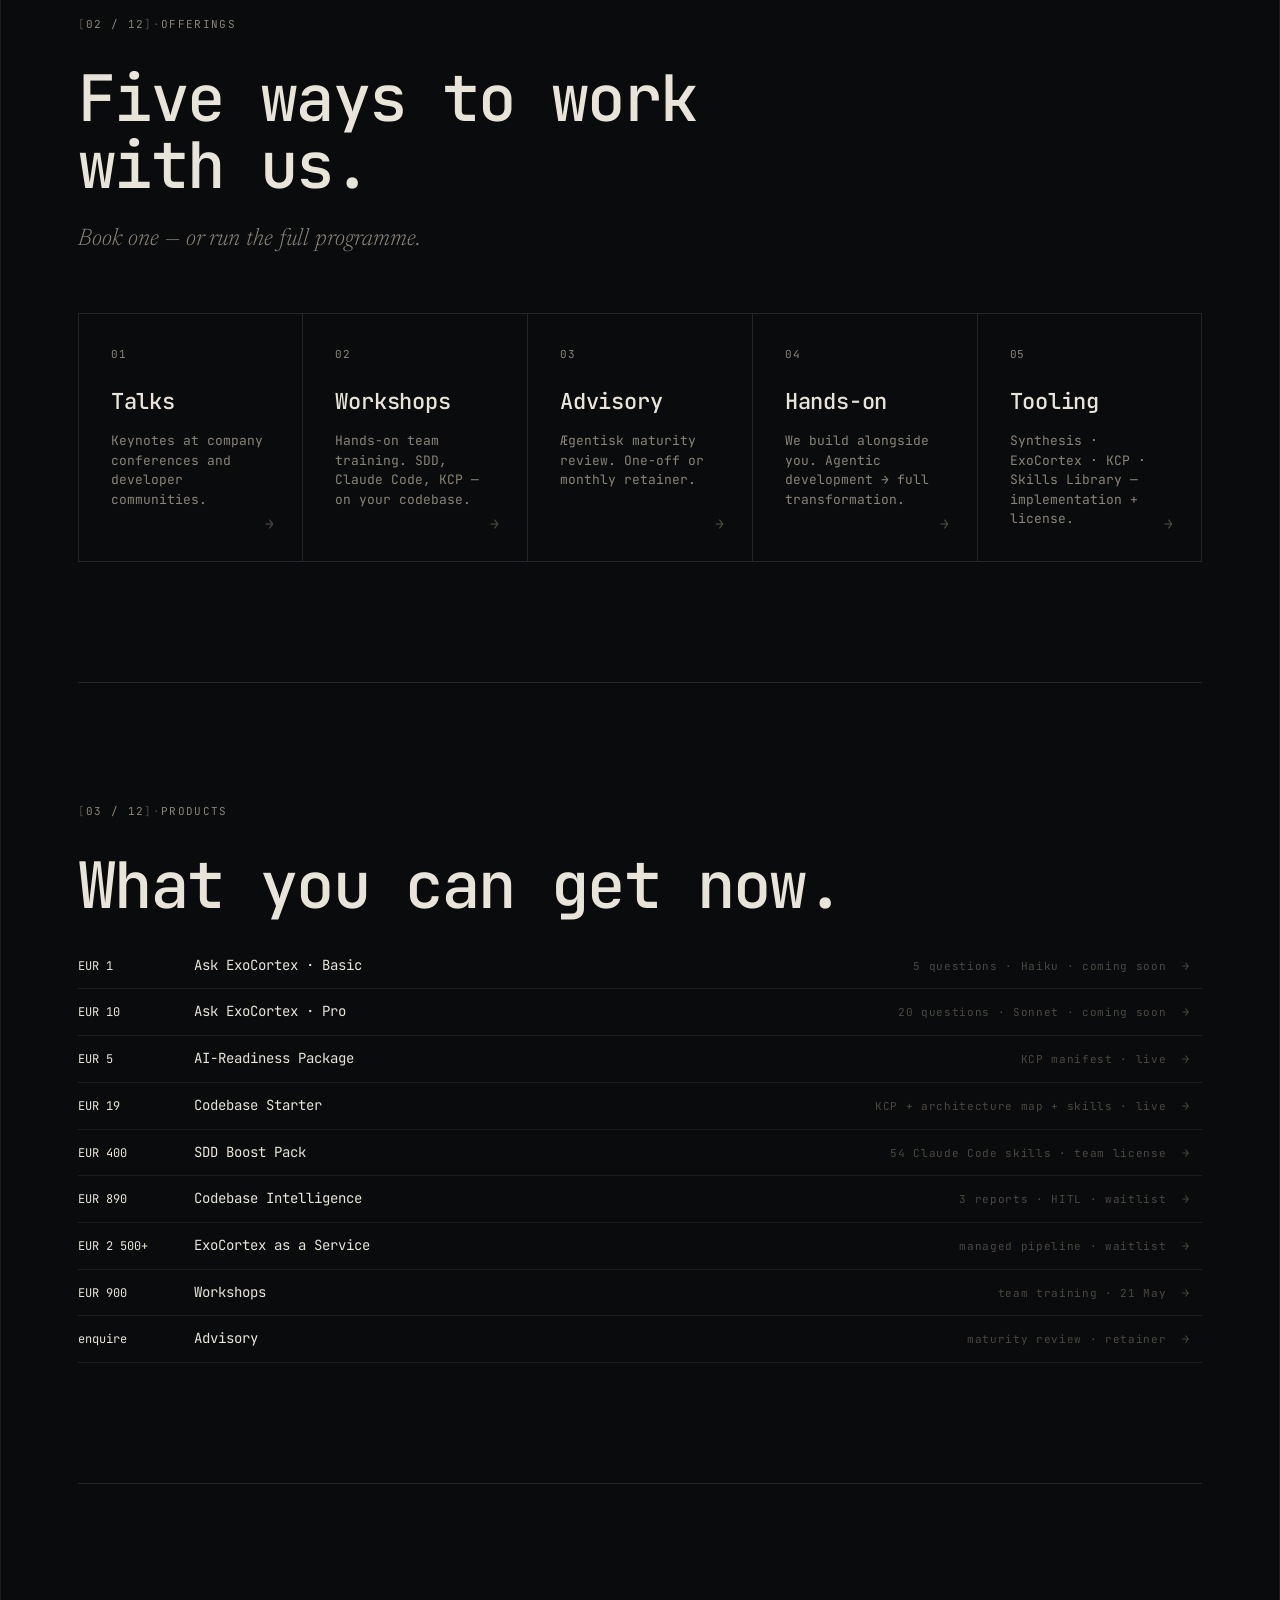
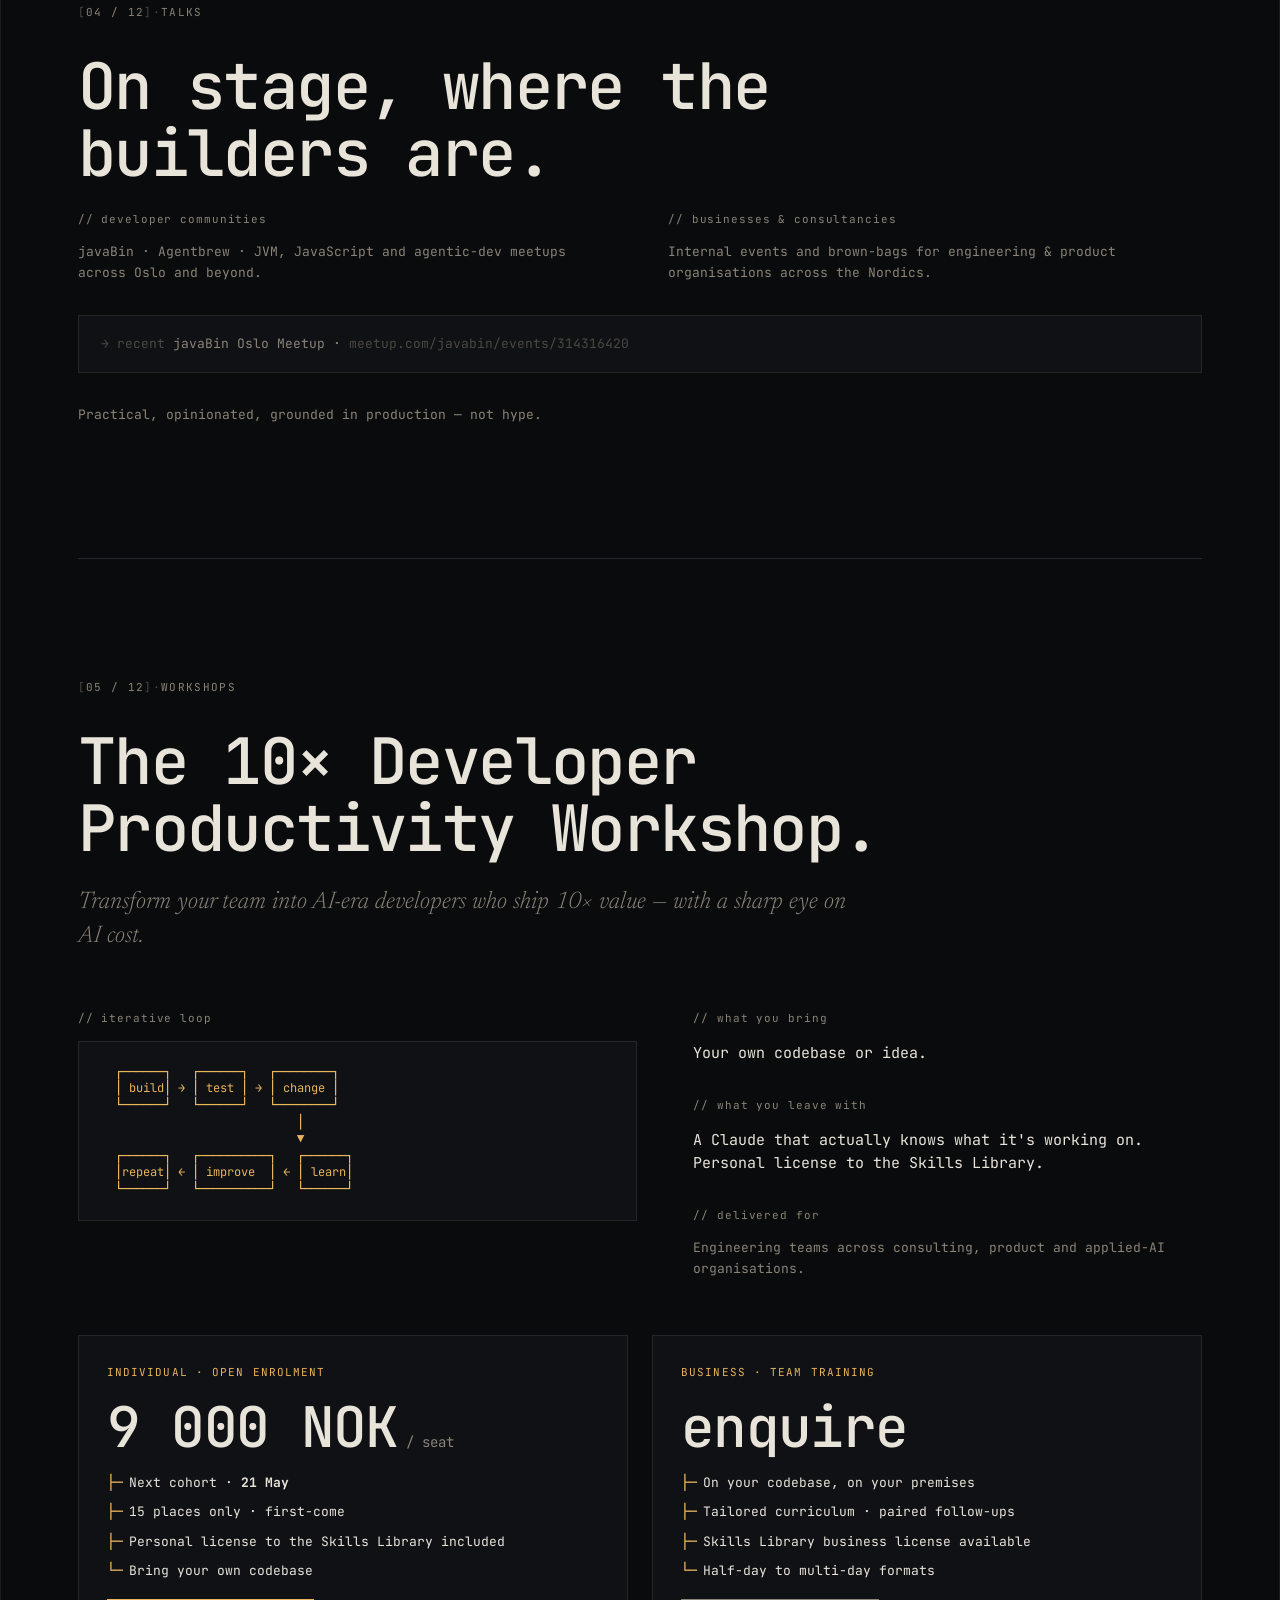
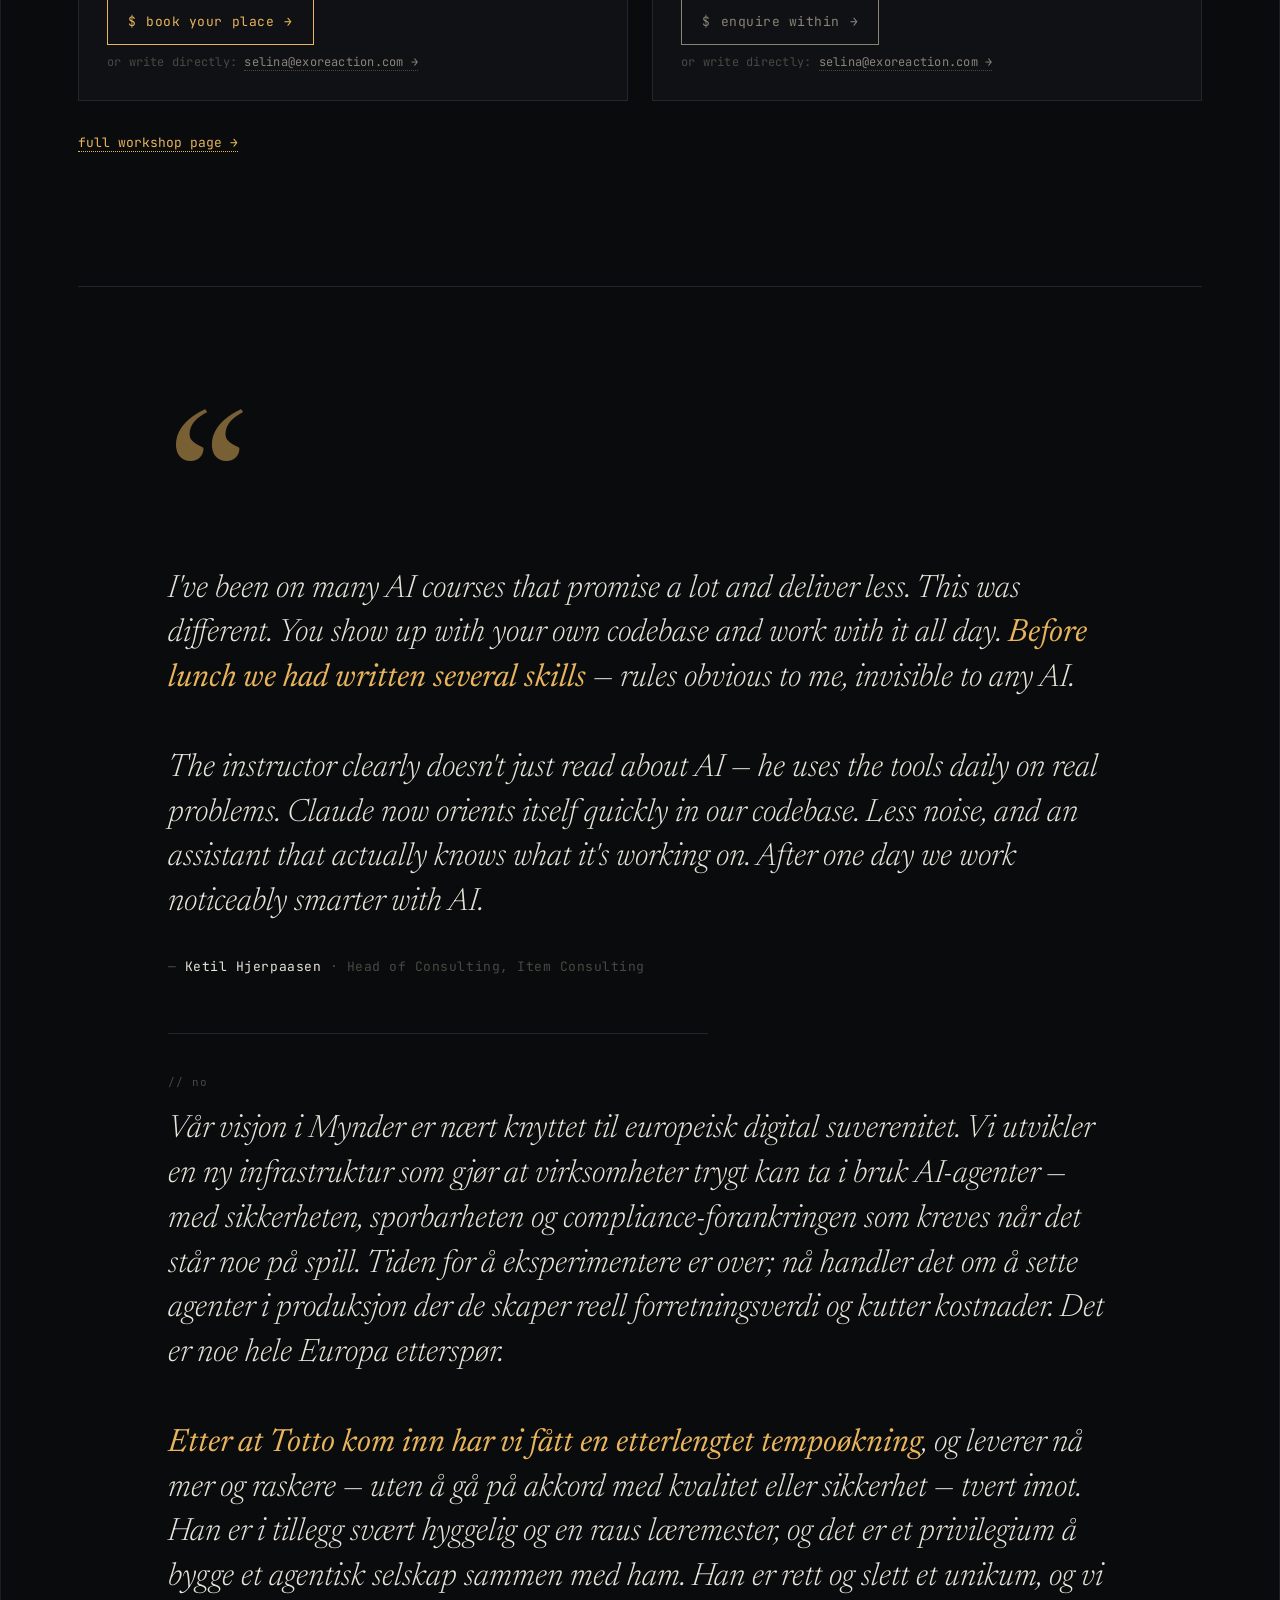
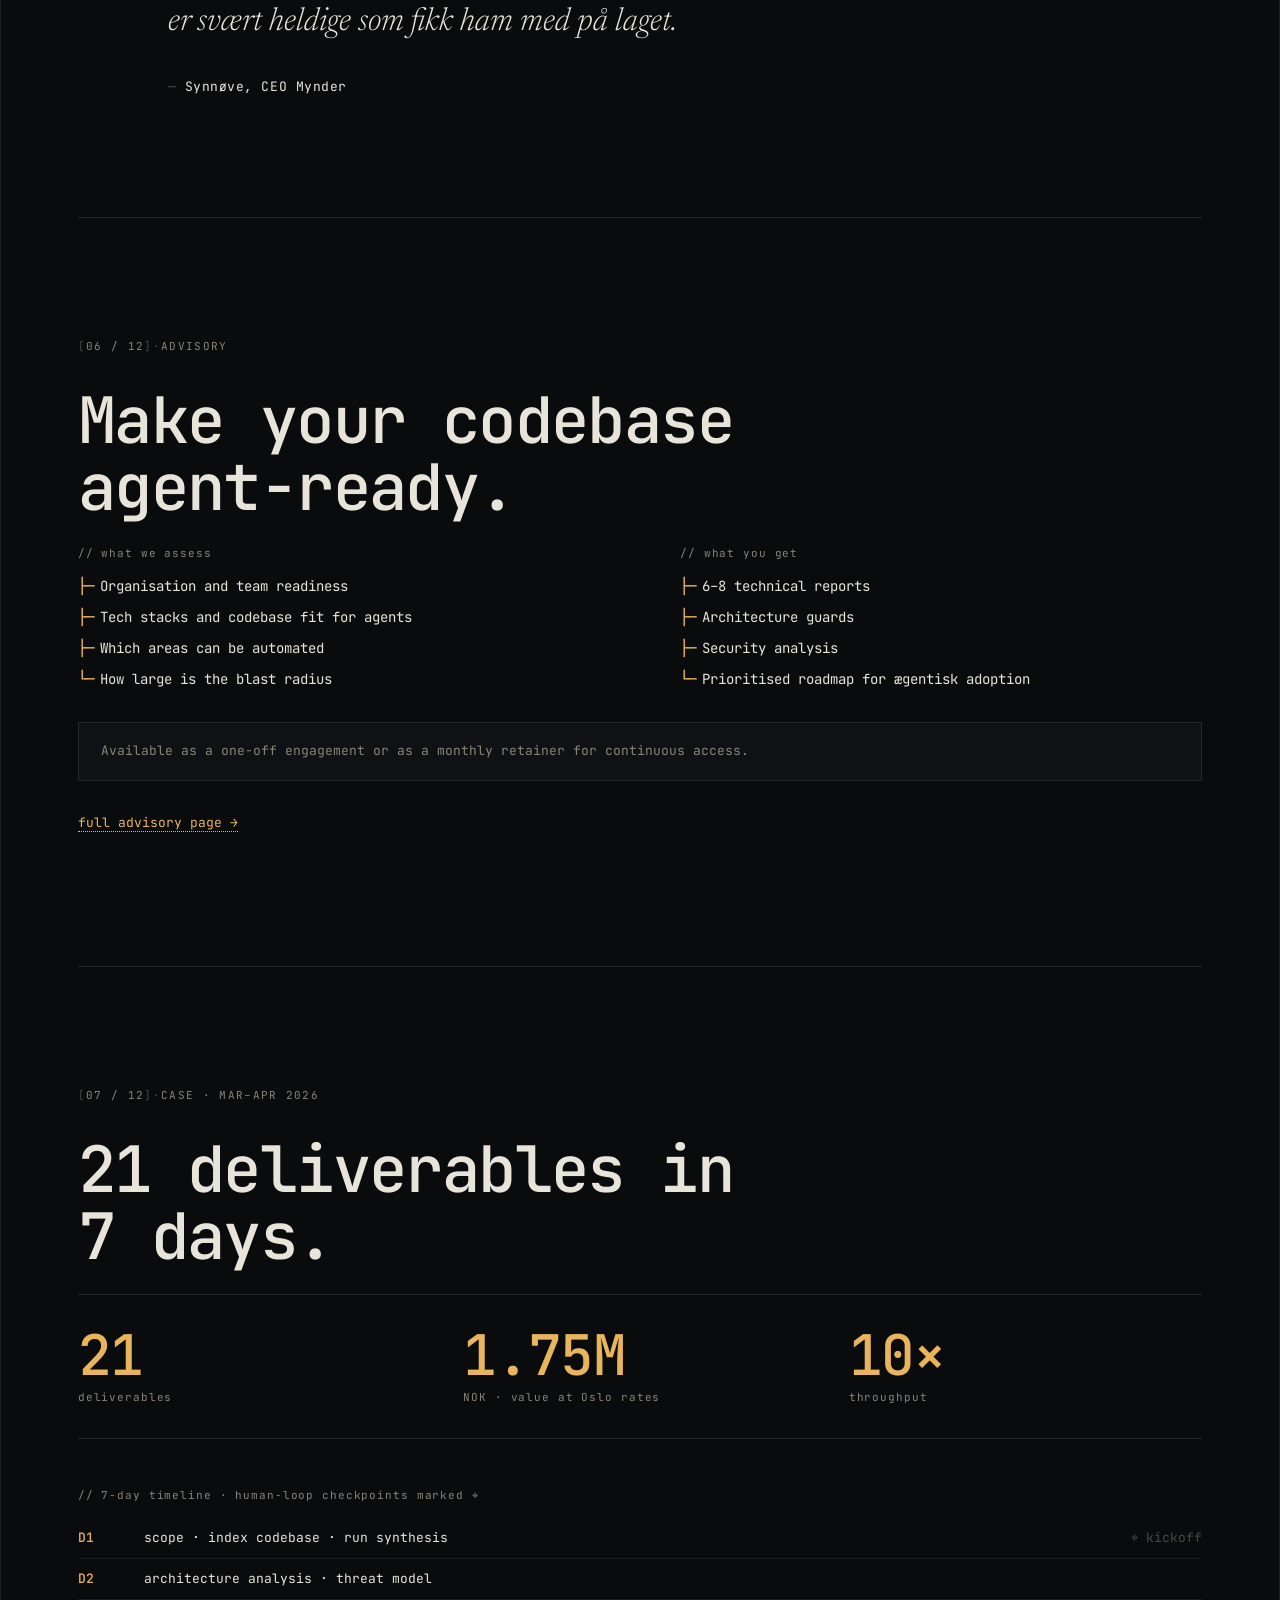
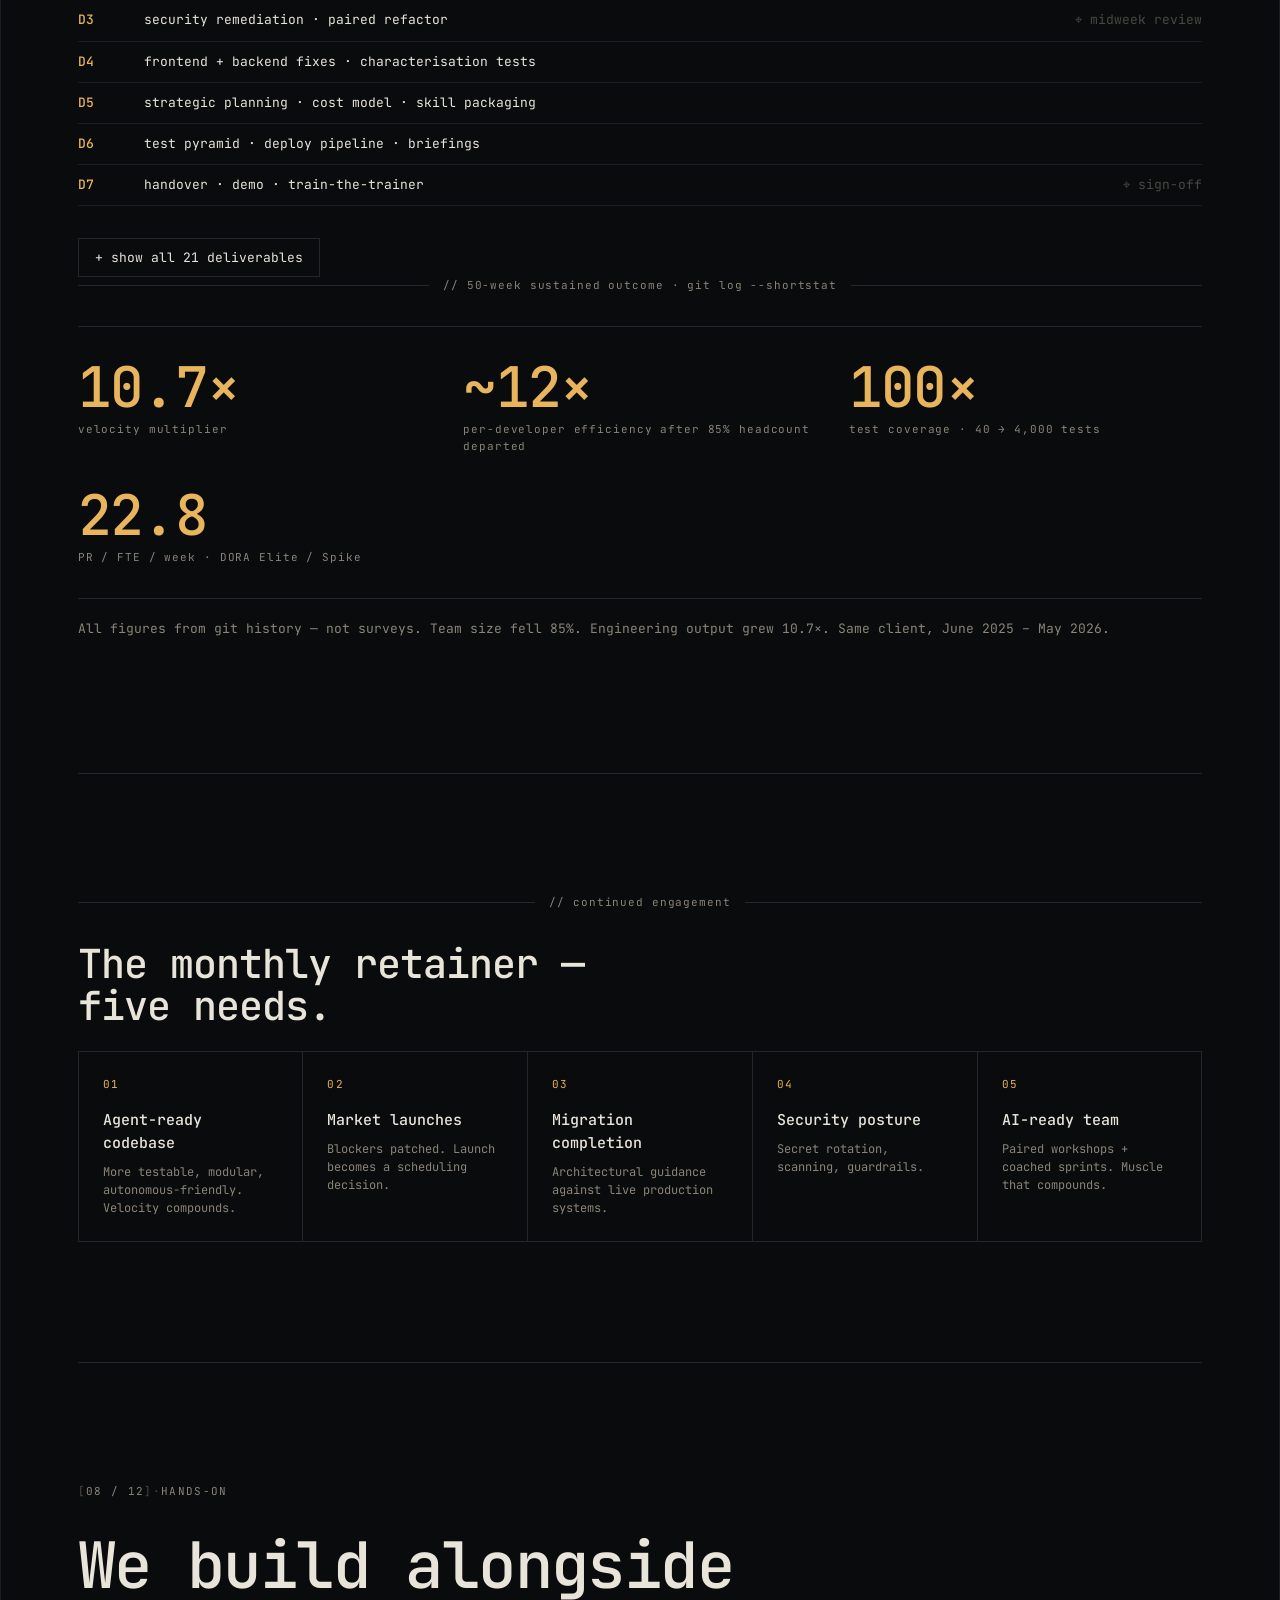
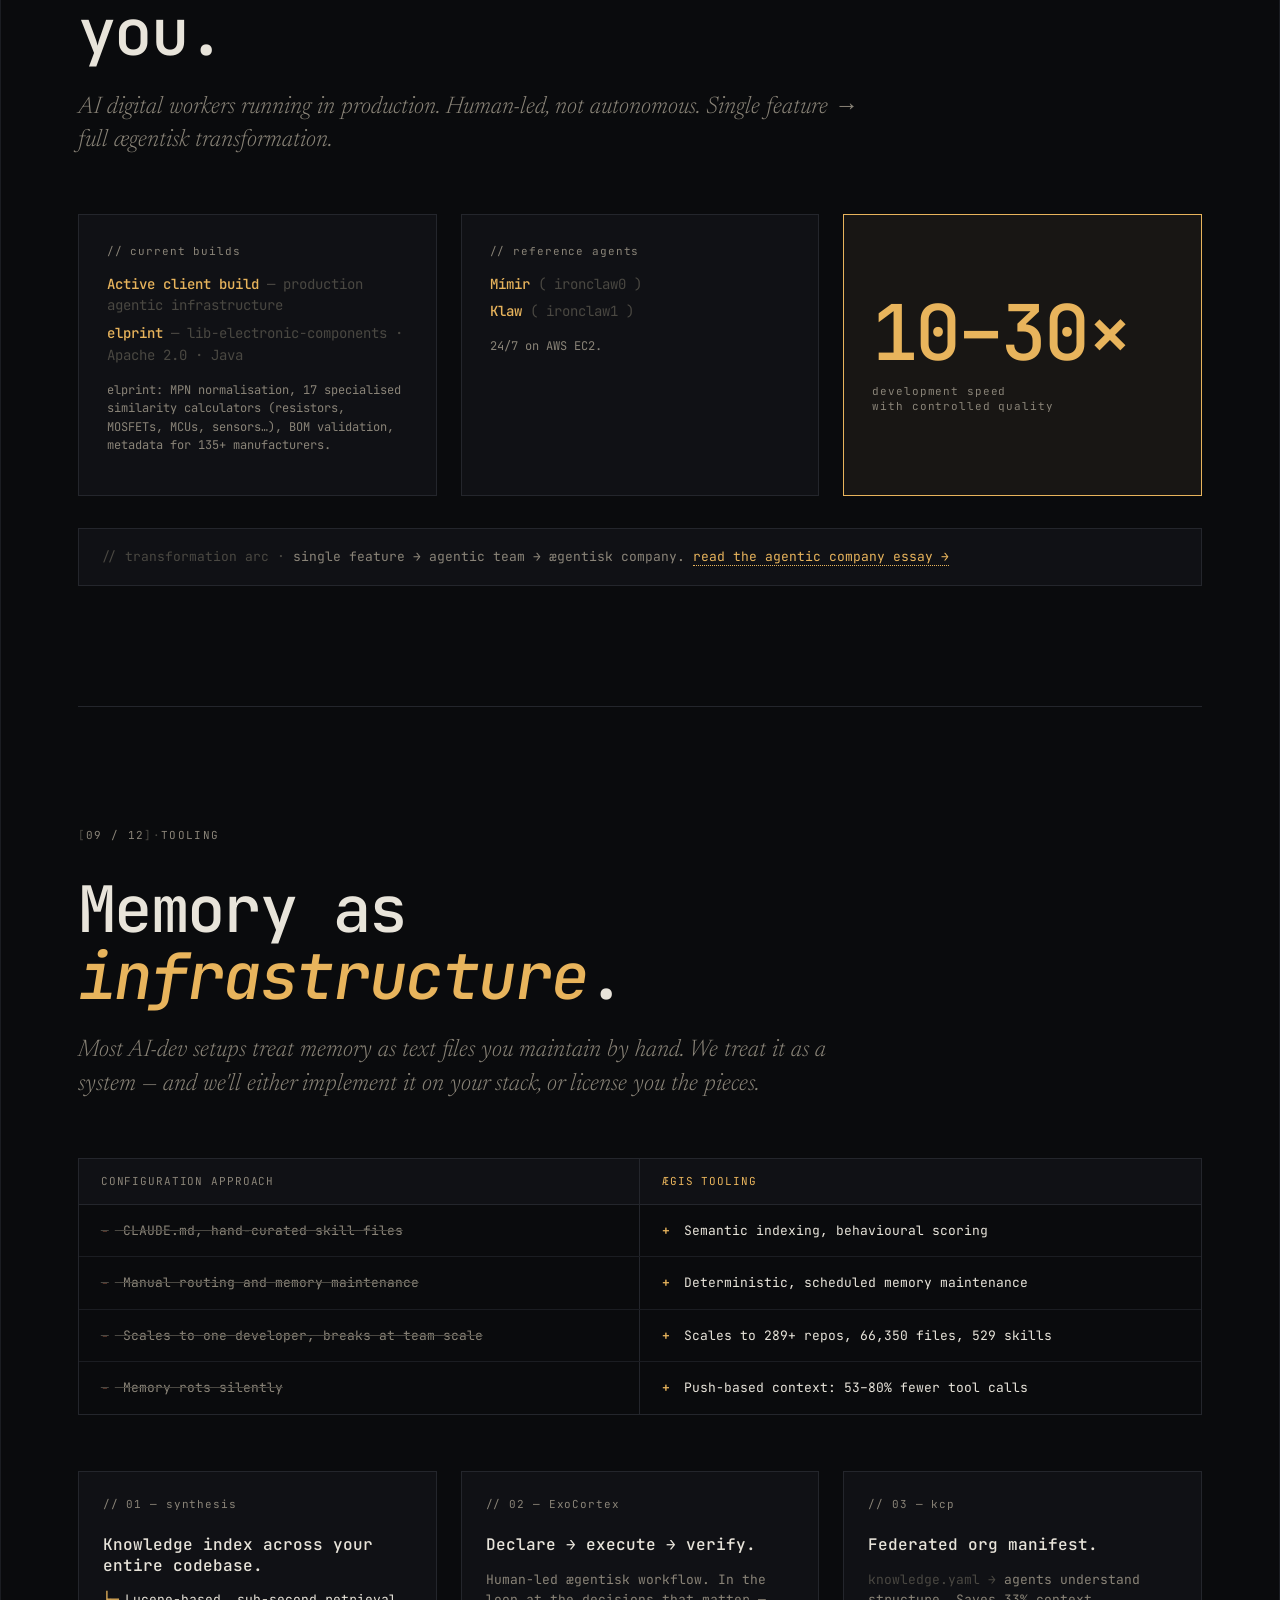
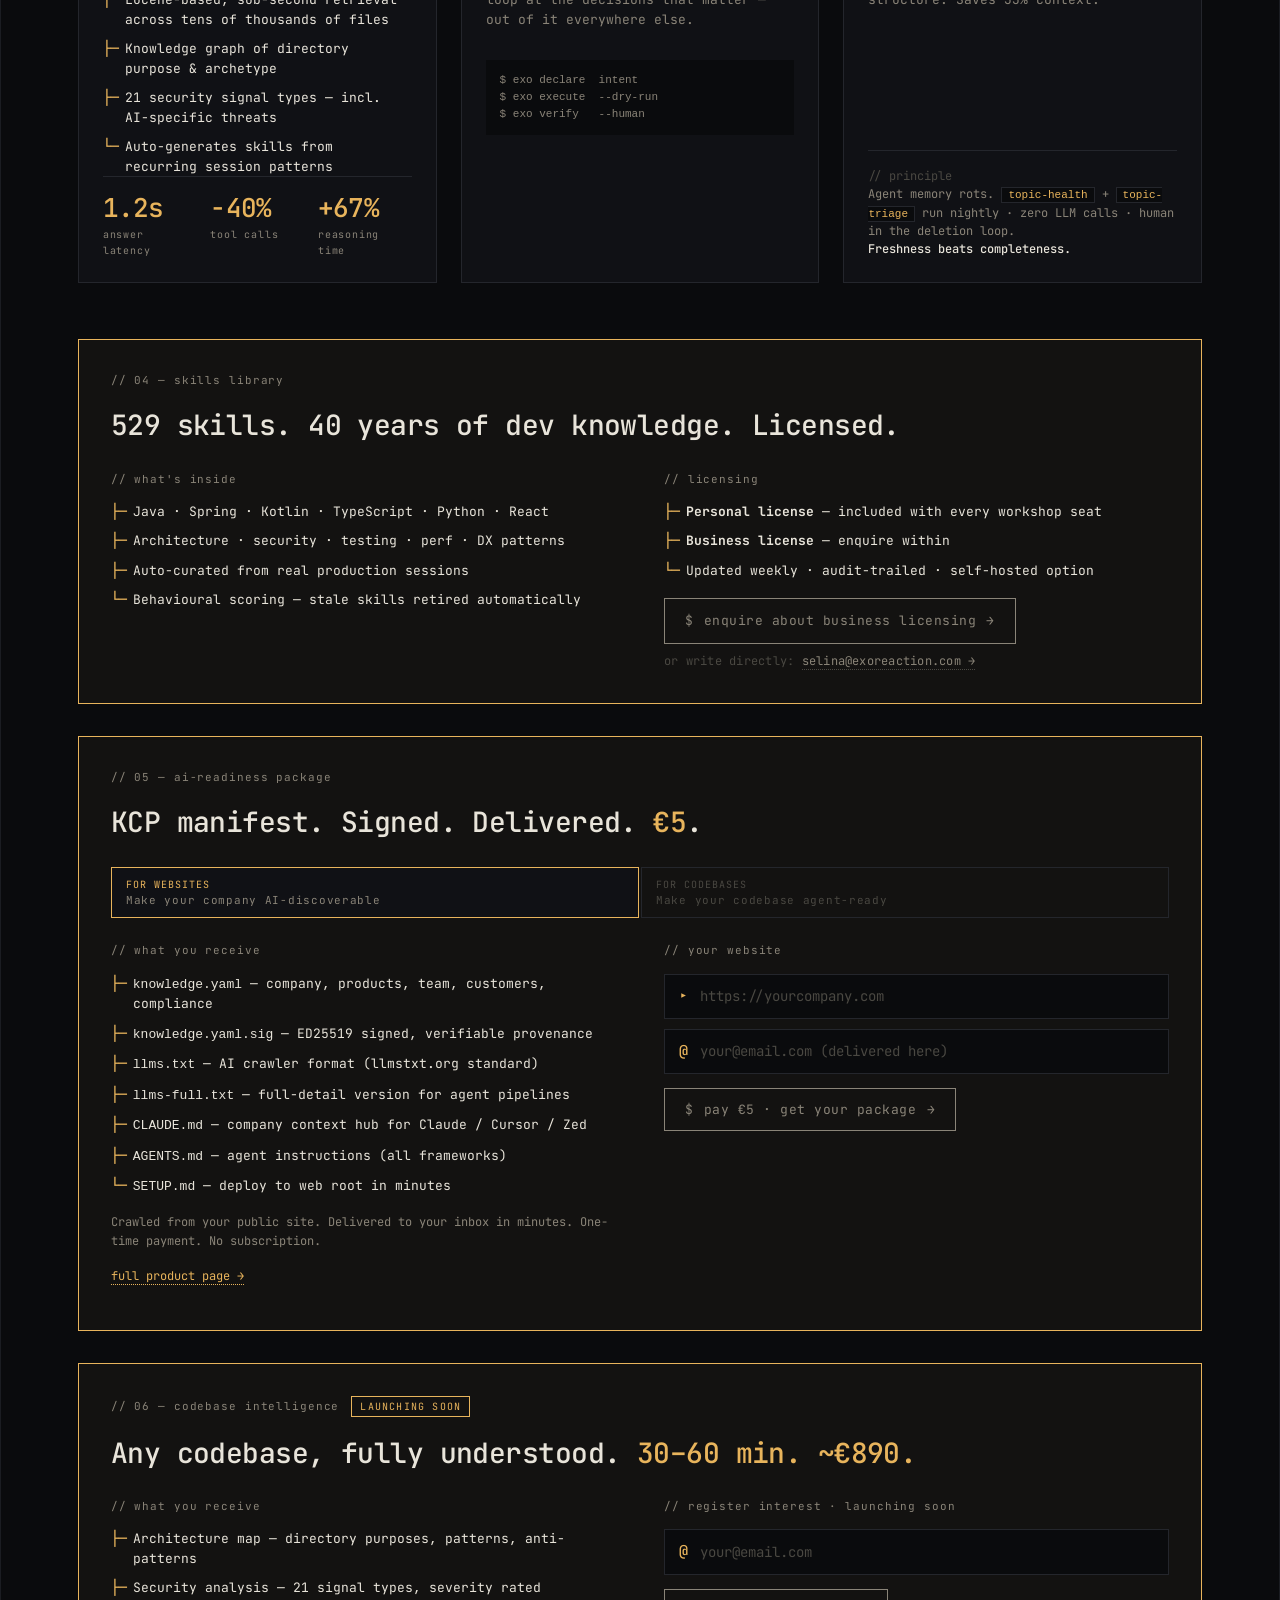
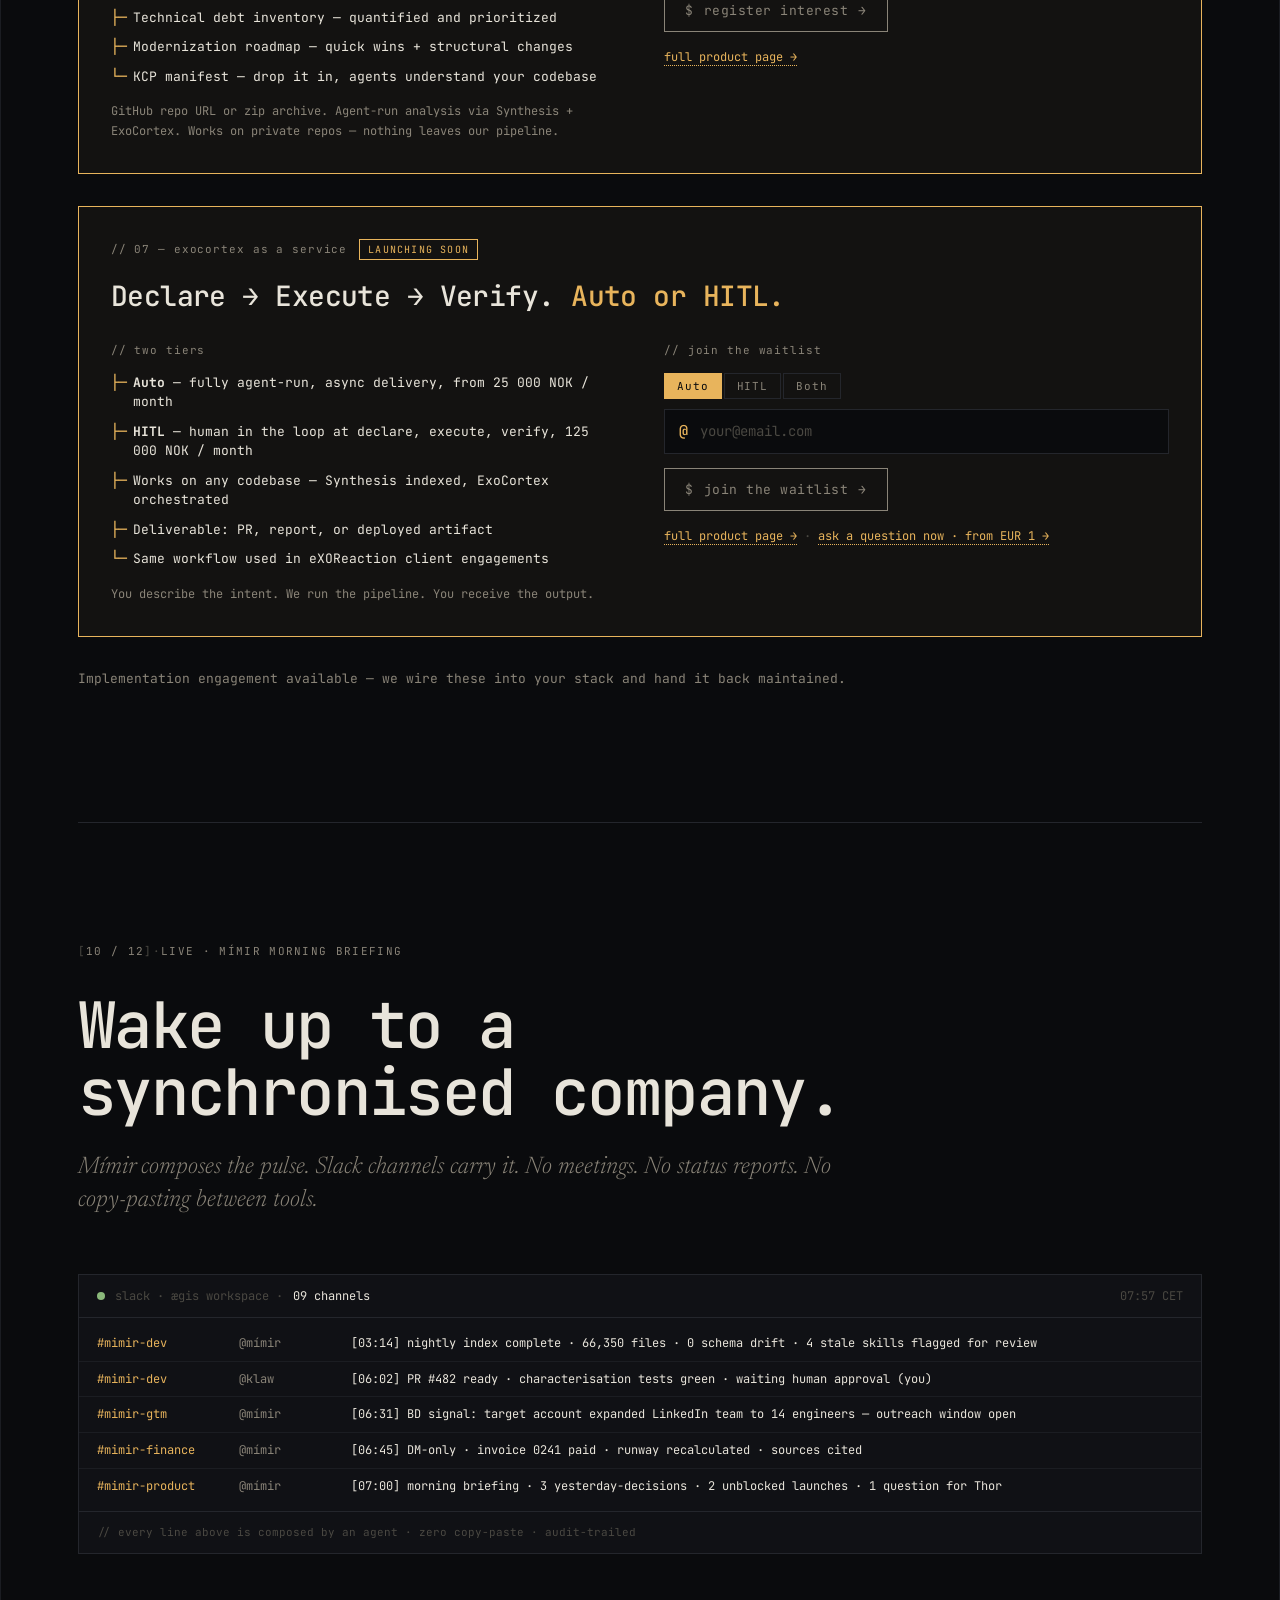
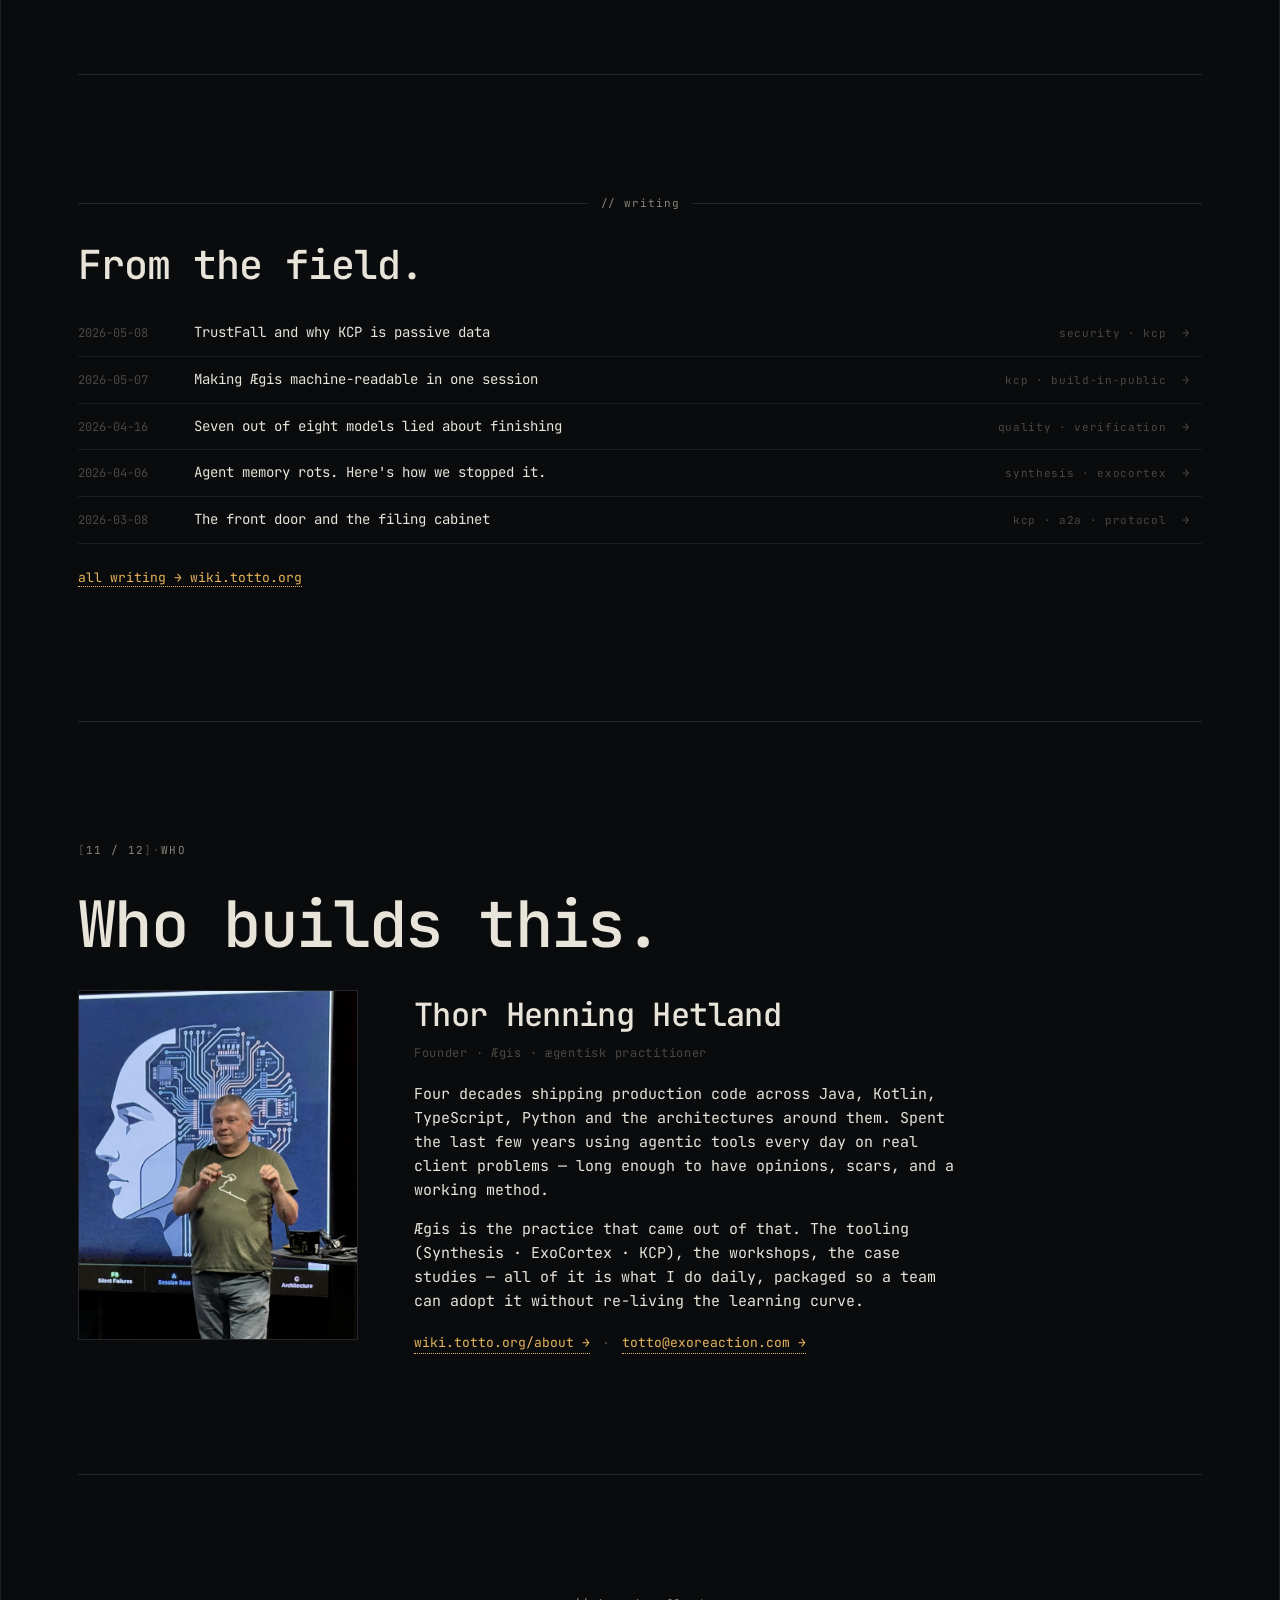
==== commit f308056a: "Split Ask ExoCortex into Basic/Pro rows in products catalogue Also: fix SDD Boost Pack count (54), C" ====
--- a/index.html
+++ b/index.html
@@ -233,9 +233,15 @@
         <h2 class="section-title">What you can get now.</h2>
         <div class="writing-list">
           <a class="writing-row" href="ask-exocortex.html">
-            <span class="writing-date">EUR 1+</span>
-            <span class="writing-title">Ask ExoCortex</span>
-            <span class="writing-tag dim">engineering Q&amp;A · coming soon</span>
+            <span class="writing-date">EUR 1</span>
+            <span class="writing-title">Ask ExoCortex · Basic</span>
+            <span class="writing-tag dim">5 questions · Haiku · coming soon</span>
+            <span class="writing-arrow dim">→</span>
+          </a>
+          <a class="writing-row" href="ask-exocortex.html">
+            <span class="writing-date">EUR 10</span>
+            <span class="writing-title">Ask ExoCortex · Pro</span>
+            <span class="writing-tag dim">20 questions · Sonnet · coming soon</span>
             <span class="writing-arrow dim">→</span>
           </a>
           <a class="writing-row" href="ai-readiness-package.html">
@@ -253,23 +259,23 @@
           <a class="writing-row" href="sdd-boost-pack.html">
             <span class="writing-date">EUR 400</span>
             <span class="writing-title">SDD Boost Pack</span>
-            <span class="writing-tag dim">50 Claude Code skills · team license</span>
+            <span class="writing-tag dim">54 Claude Code skills · team license</span>
             <span class="writing-arrow dim">→</span>
           </a>
           <a class="writing-row" href="codebase-intelligence.html">
-            <span class="writing-date">~EUR 890</span>
+            <span class="writing-date">EUR 890</span>
             <span class="writing-title">Codebase Intelligence</span>
-            <span class="writing-tag dim">full analysis · waitlist</span>
+            <span class="writing-tag dim">3 reports · HITL · waitlist</span>
             <span class="writing-arrow dim">→</span>
           </a>
           <a class="writing-row" href="exocortex-as-a-service.html">
-            <span class="writing-date">25K+ NOK</span>
+            <span class="writing-date">EUR 2 500+</span>
             <span class="writing-title">ExoCortex as a Service</span>
             <span class="writing-tag dim">managed pipeline · waitlist</span>
             <span class="writing-arrow dim">→</span>
           </a>
           <a class="writing-row" href="workshops.html">
-            <span class="writing-date">9K NOK</span>
+            <span class="writing-date">EUR 900</span>
             <span class="writing-title">Workshops</span>
             <span class="writing-tag dim">team training · 21 May</span>
             <span class="writing-arrow dim">→</span>
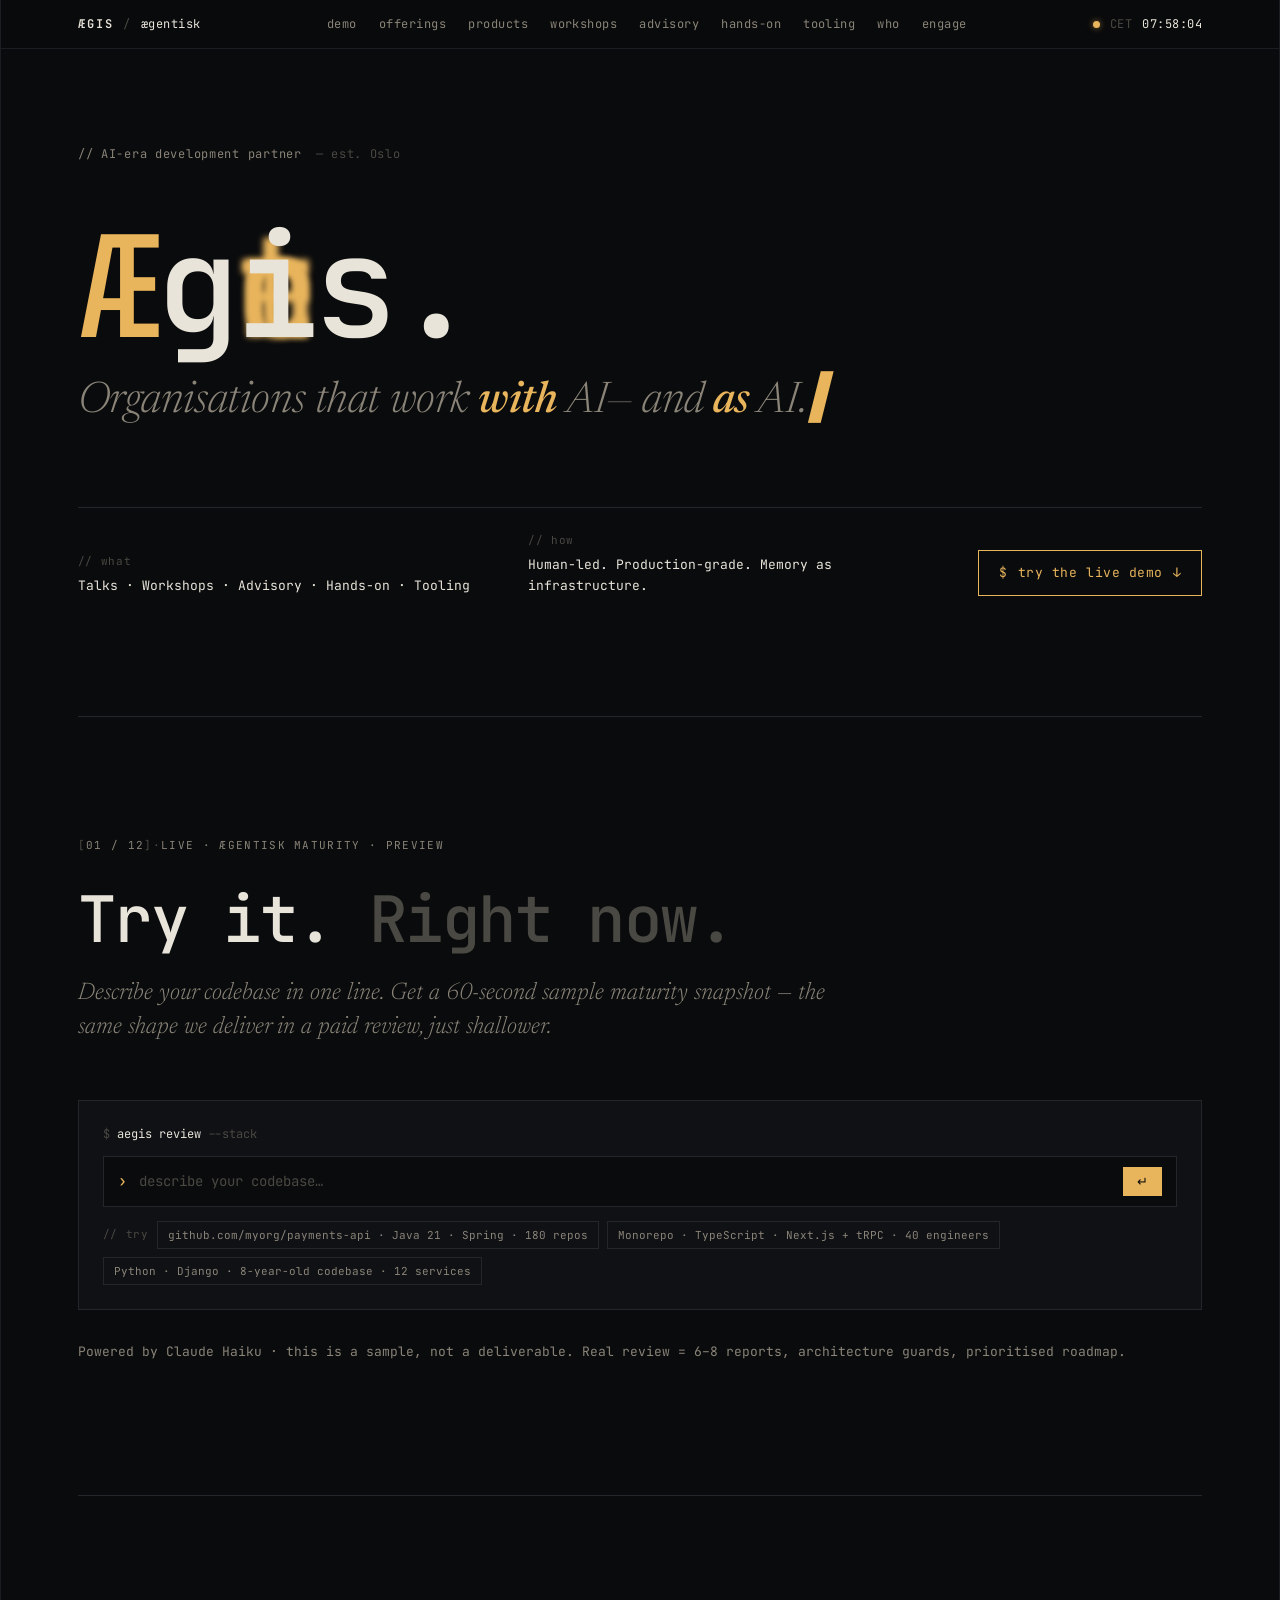
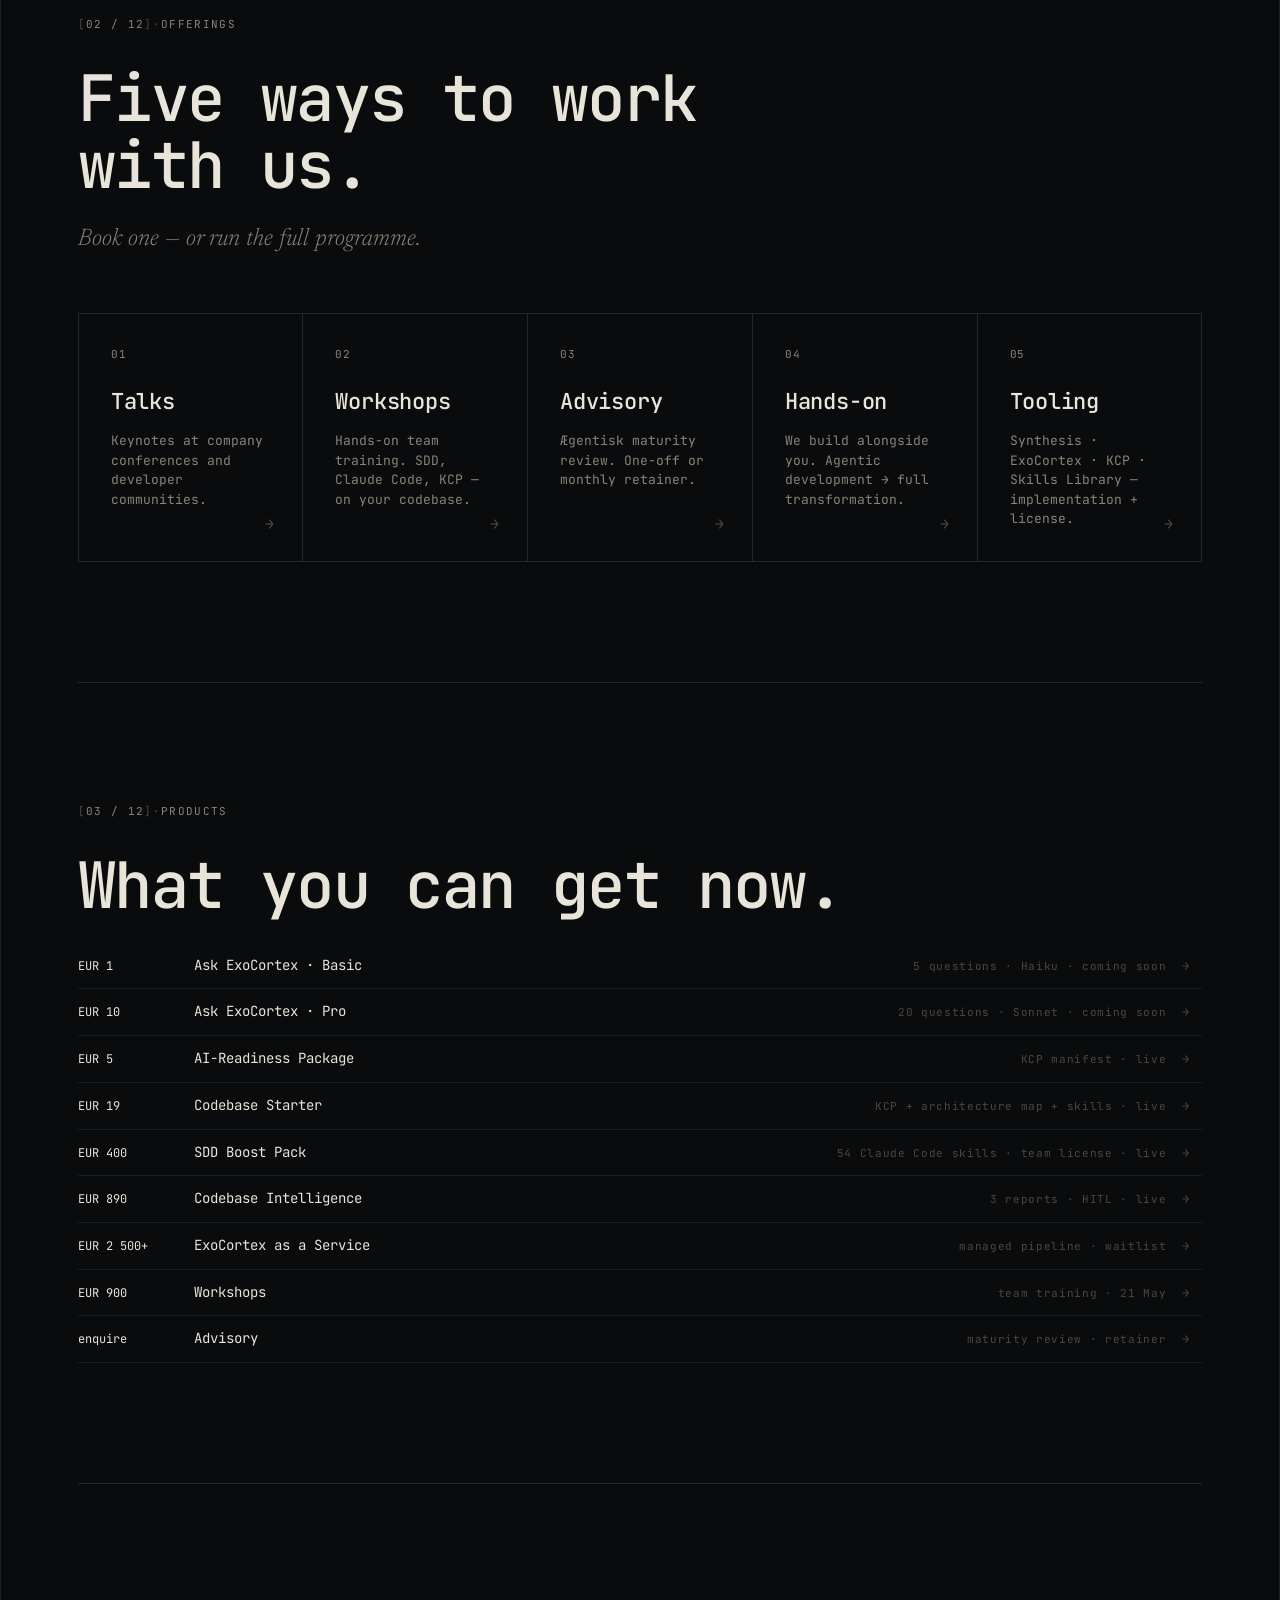
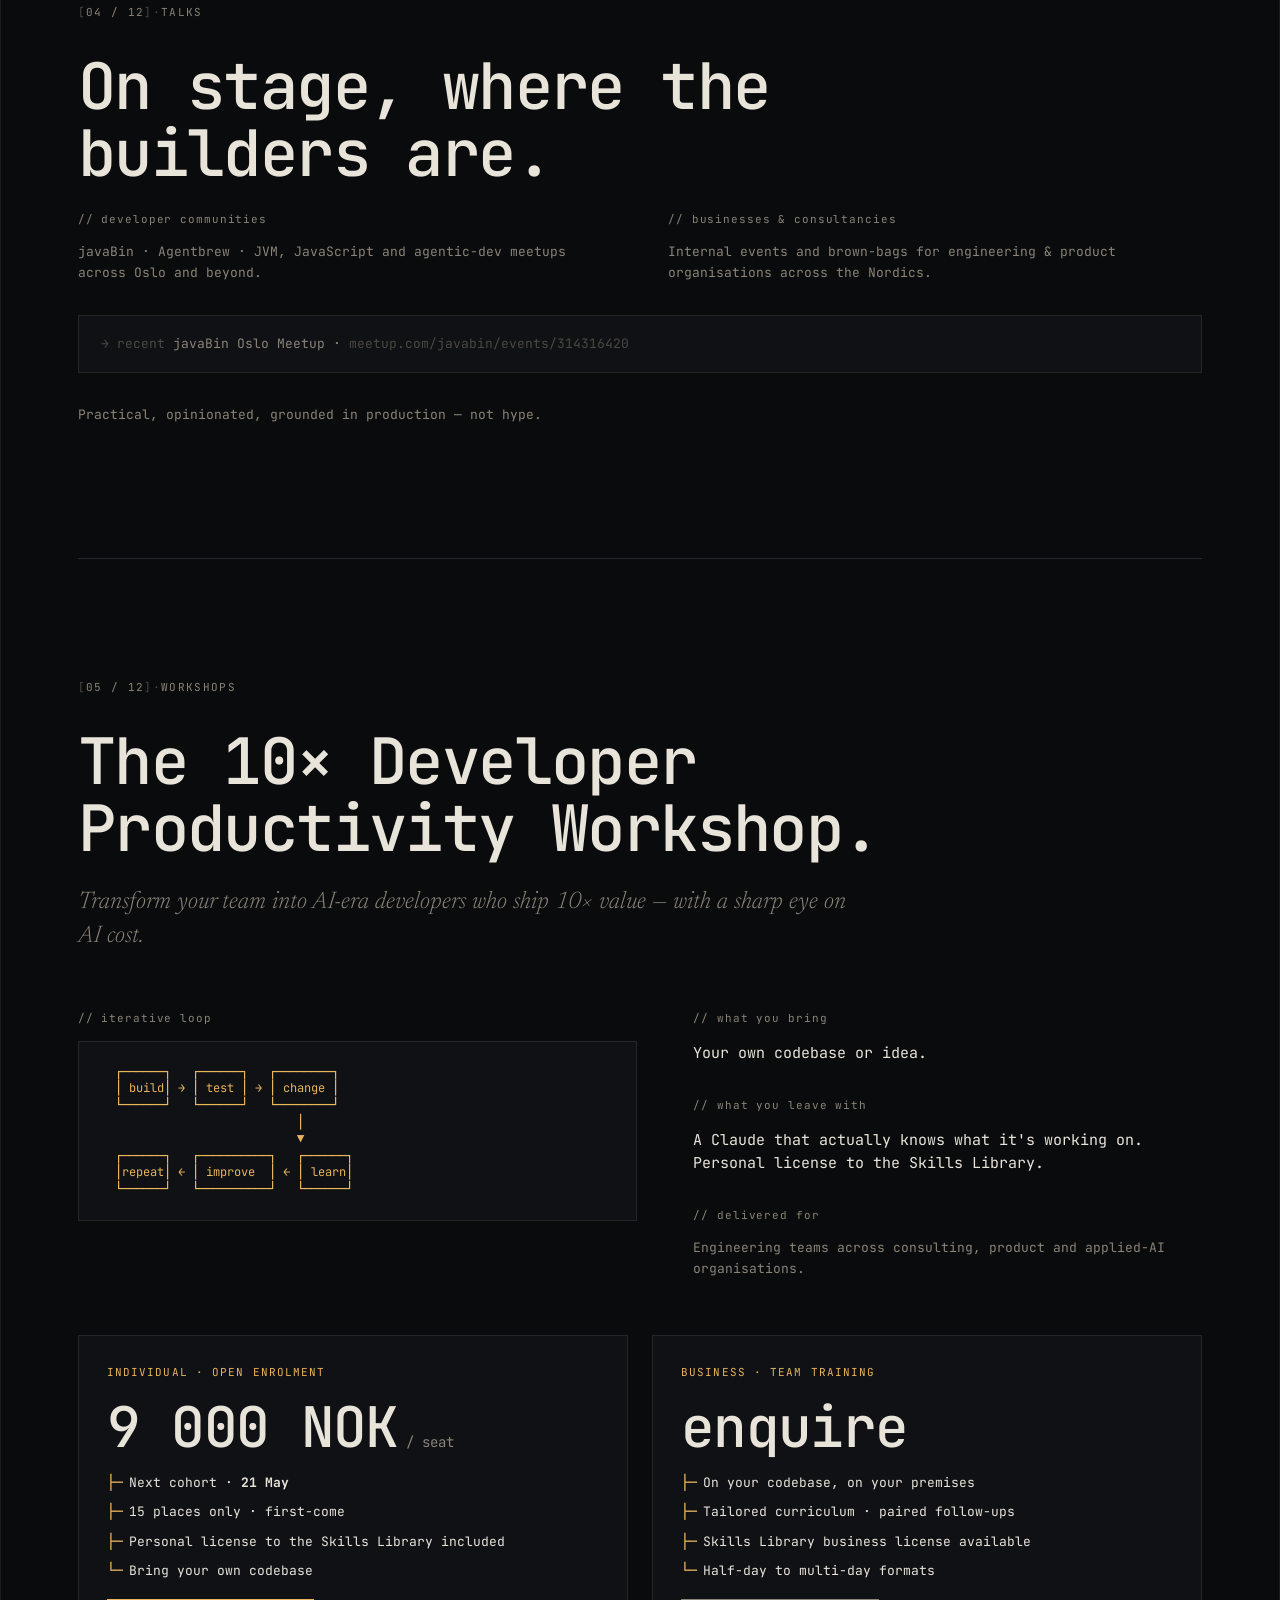
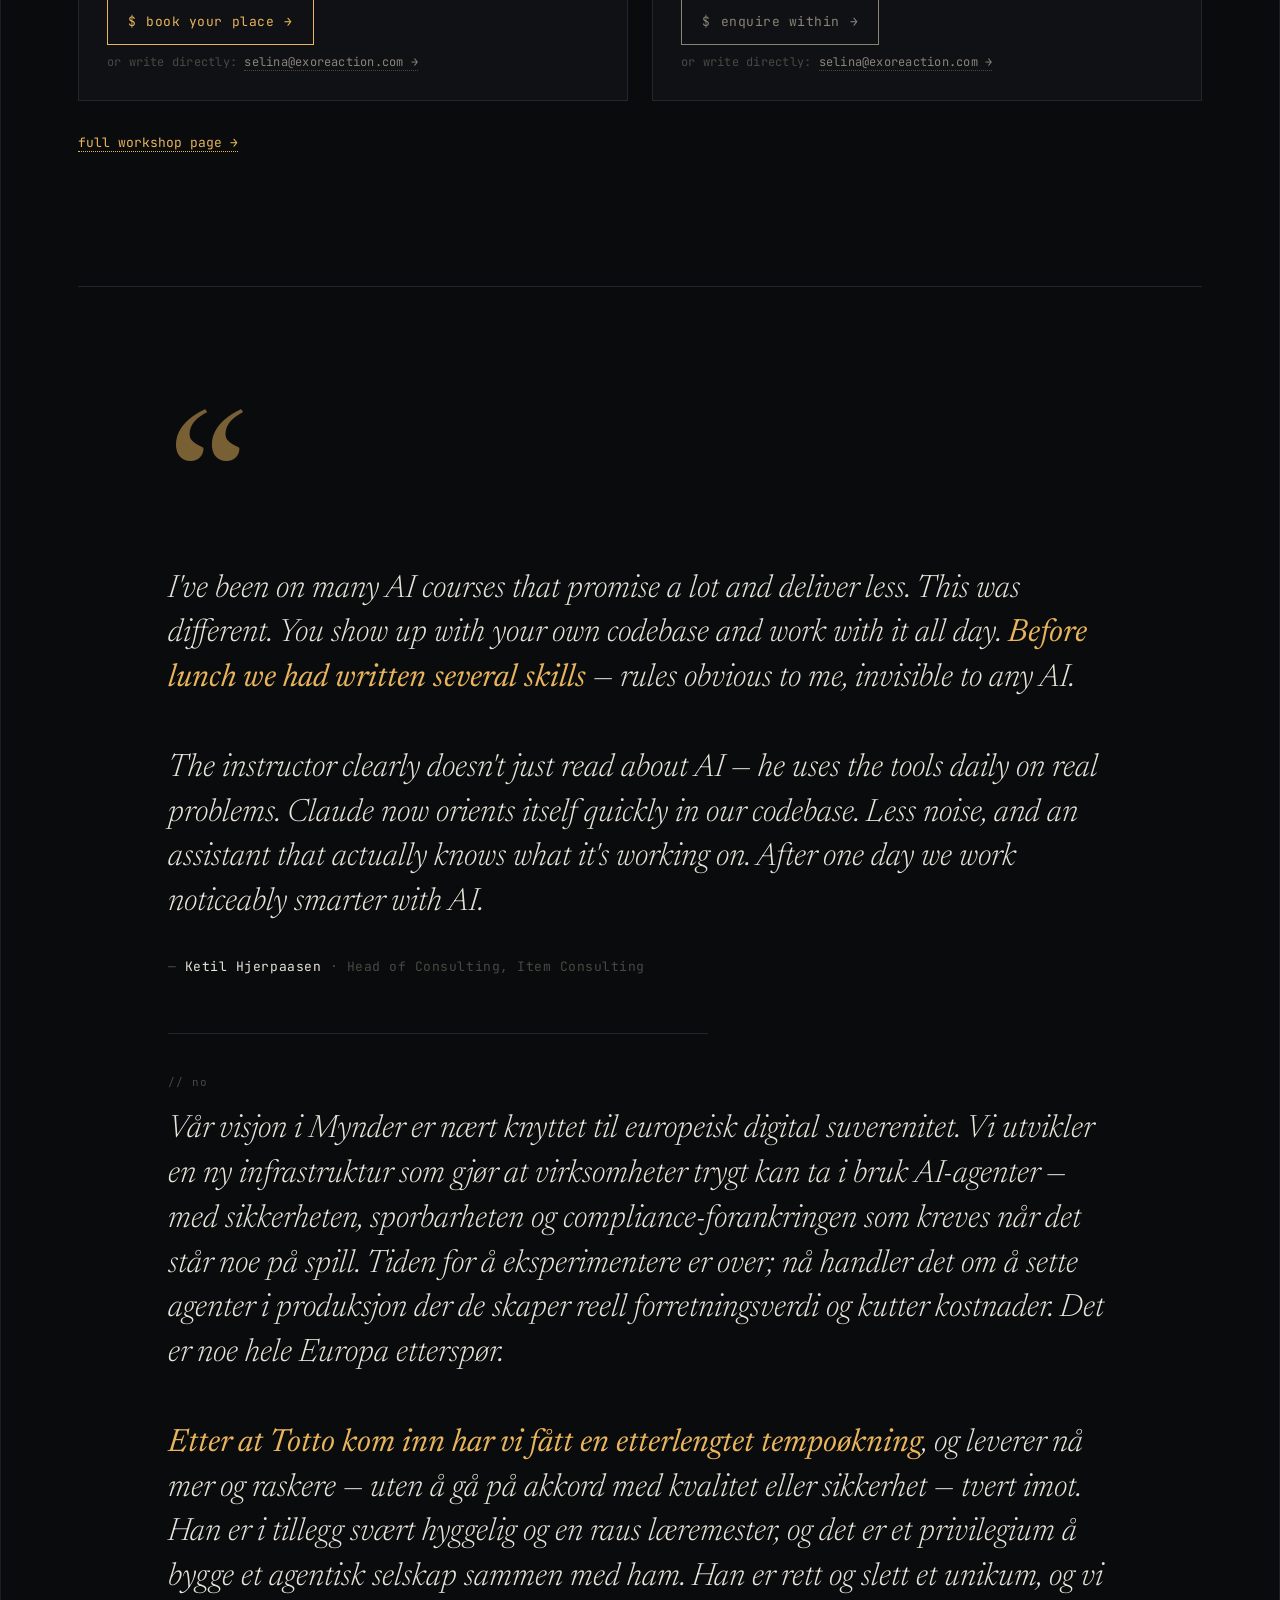
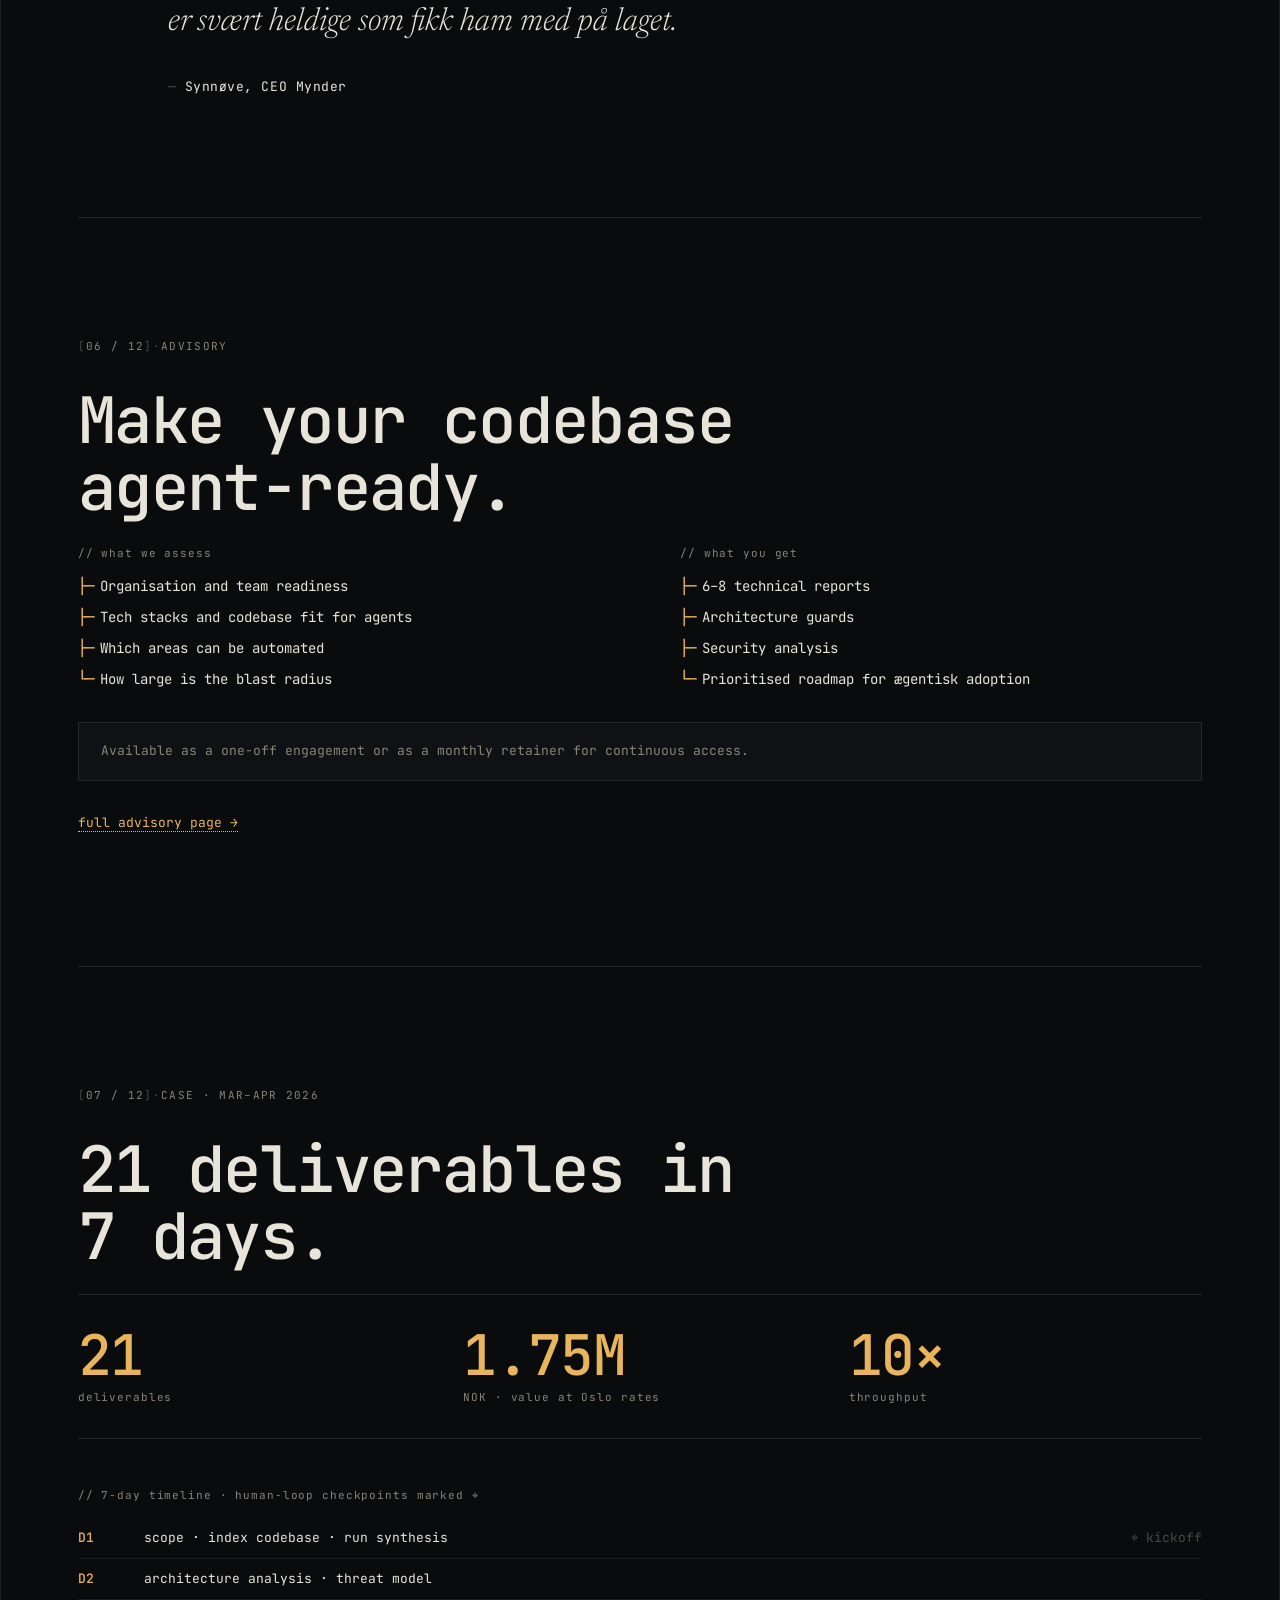
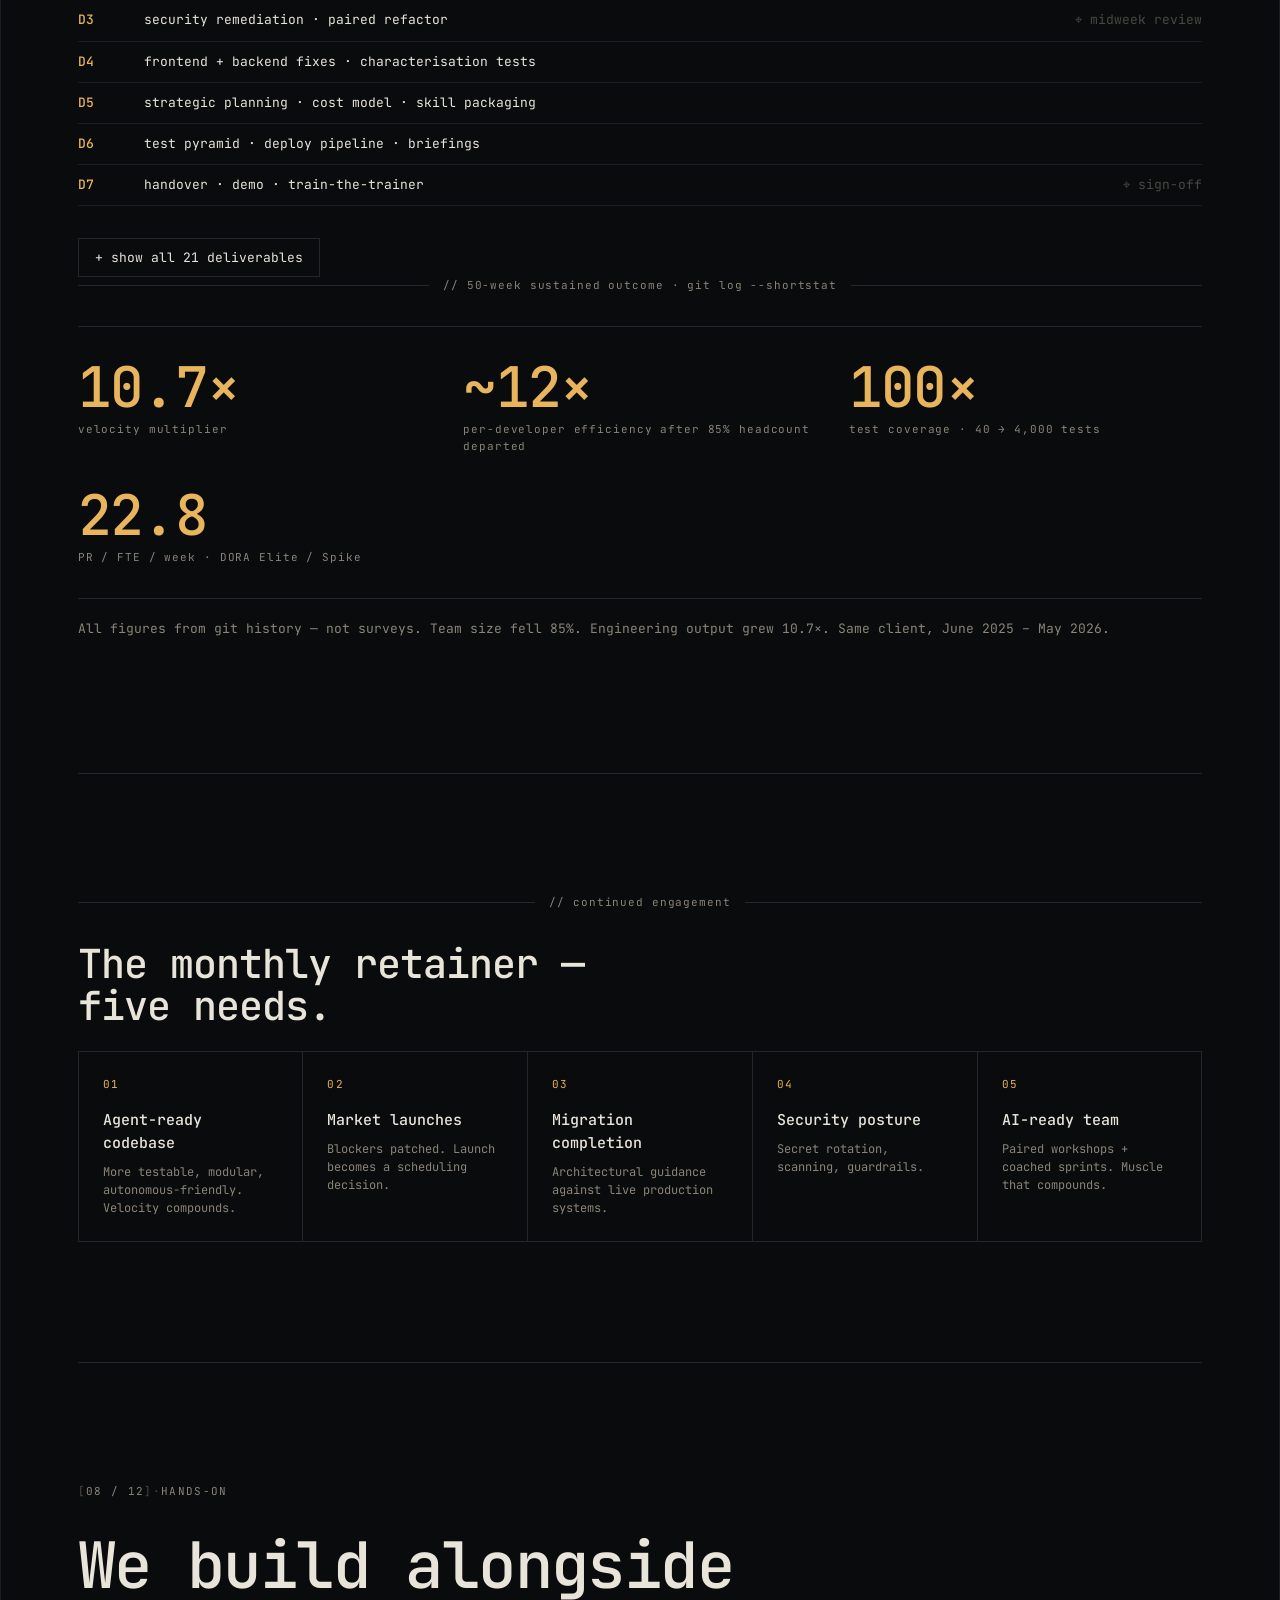
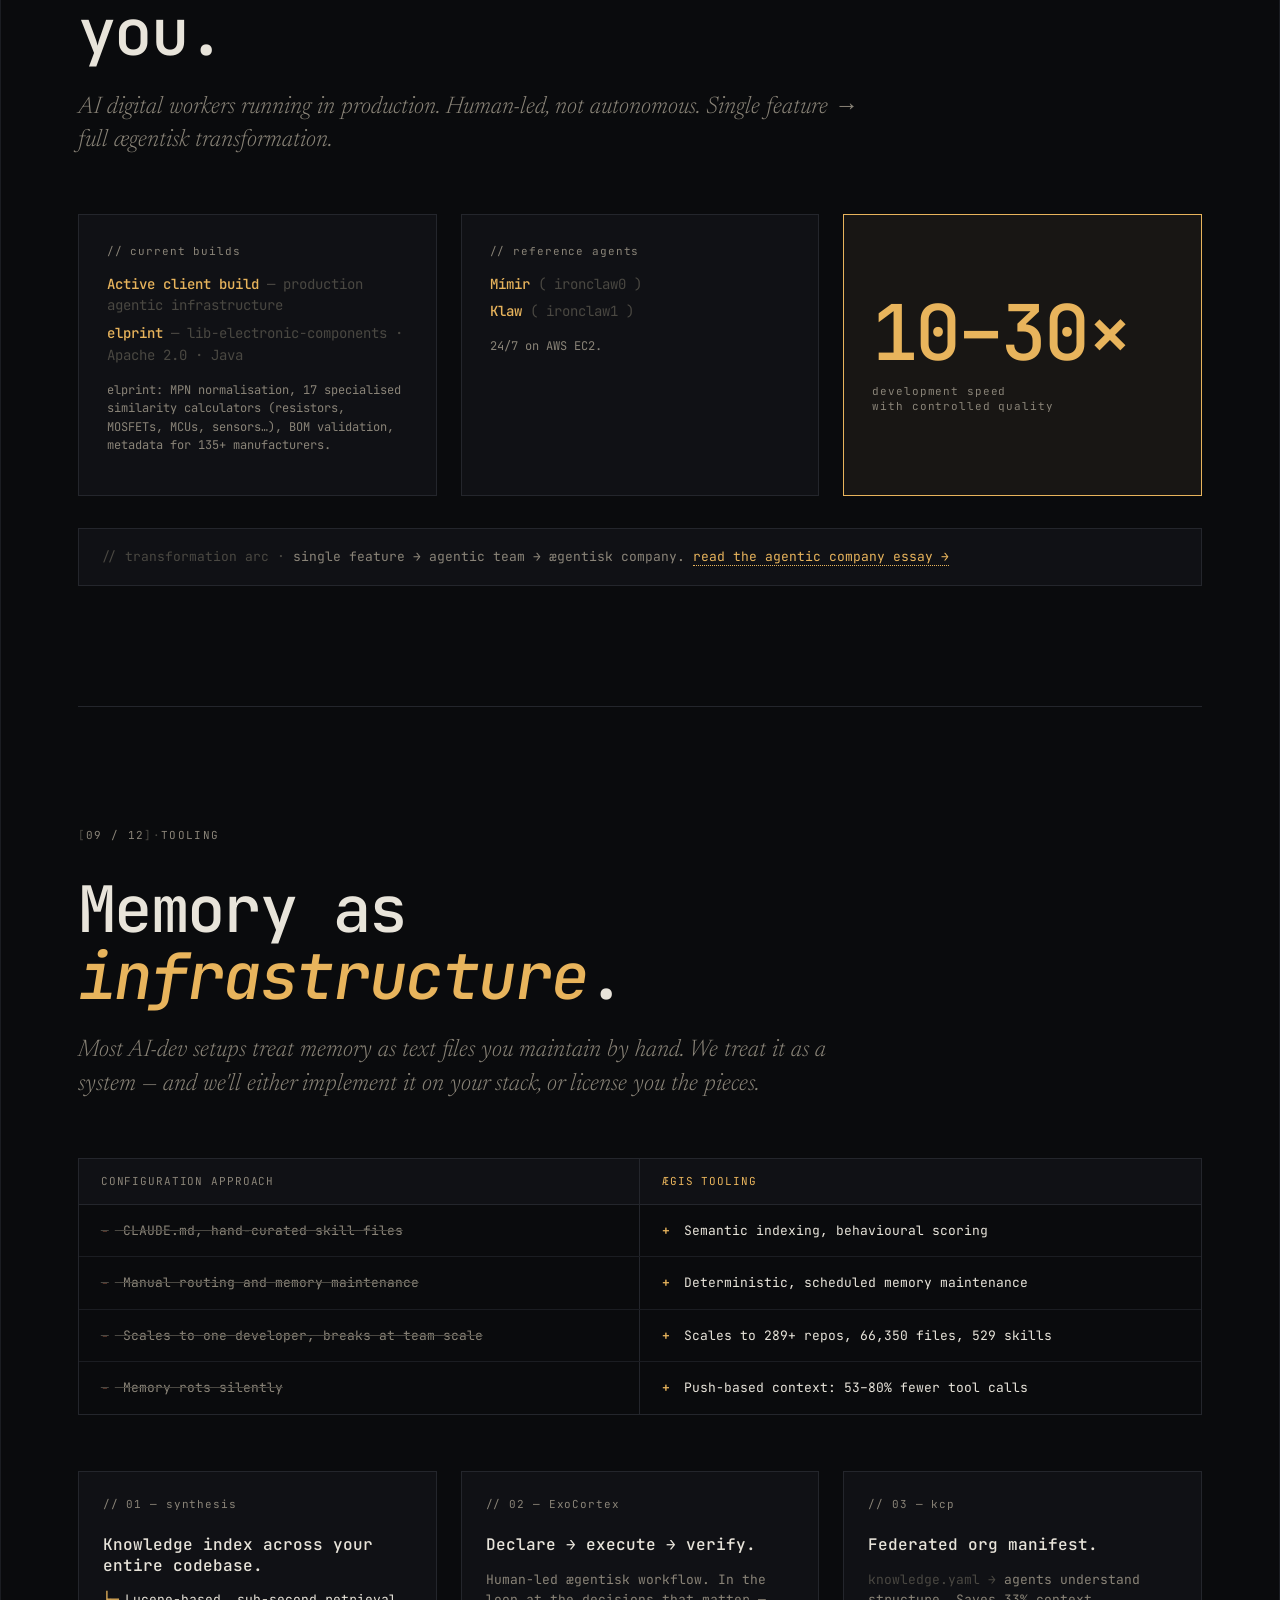
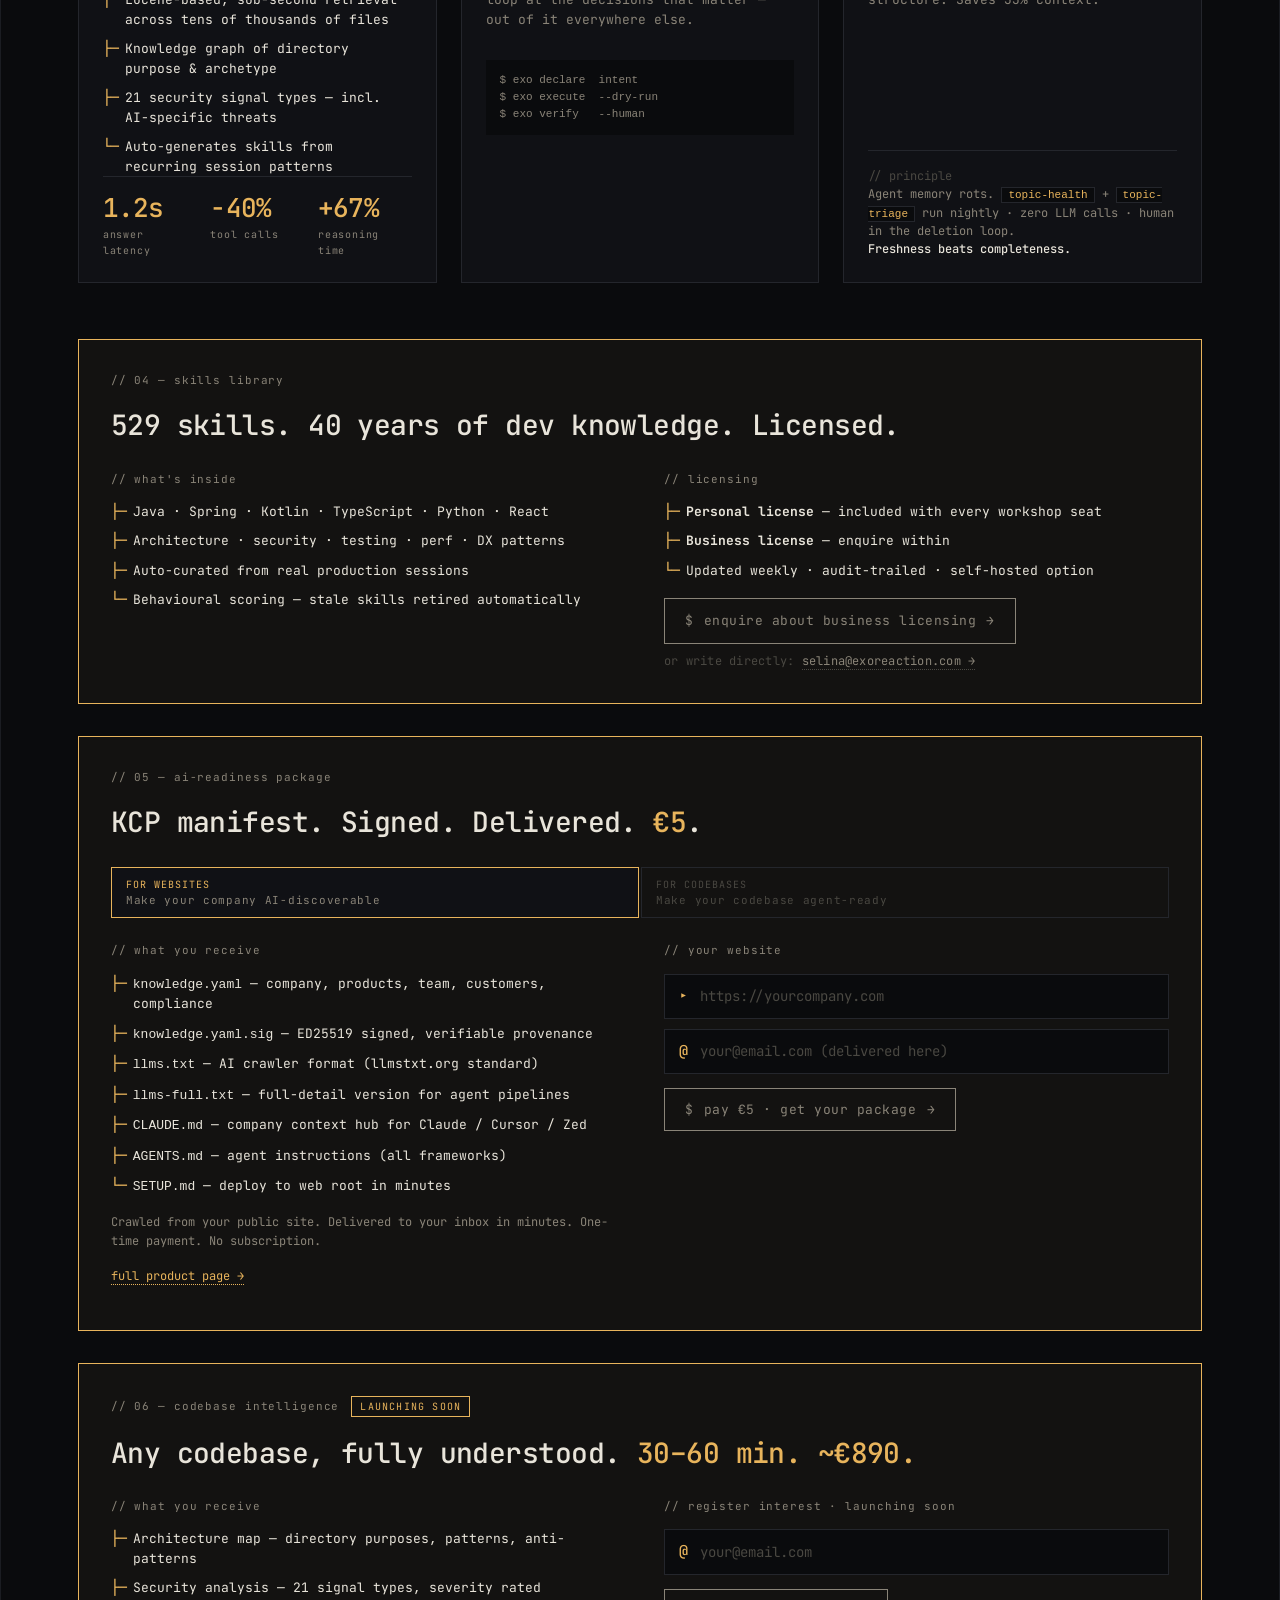
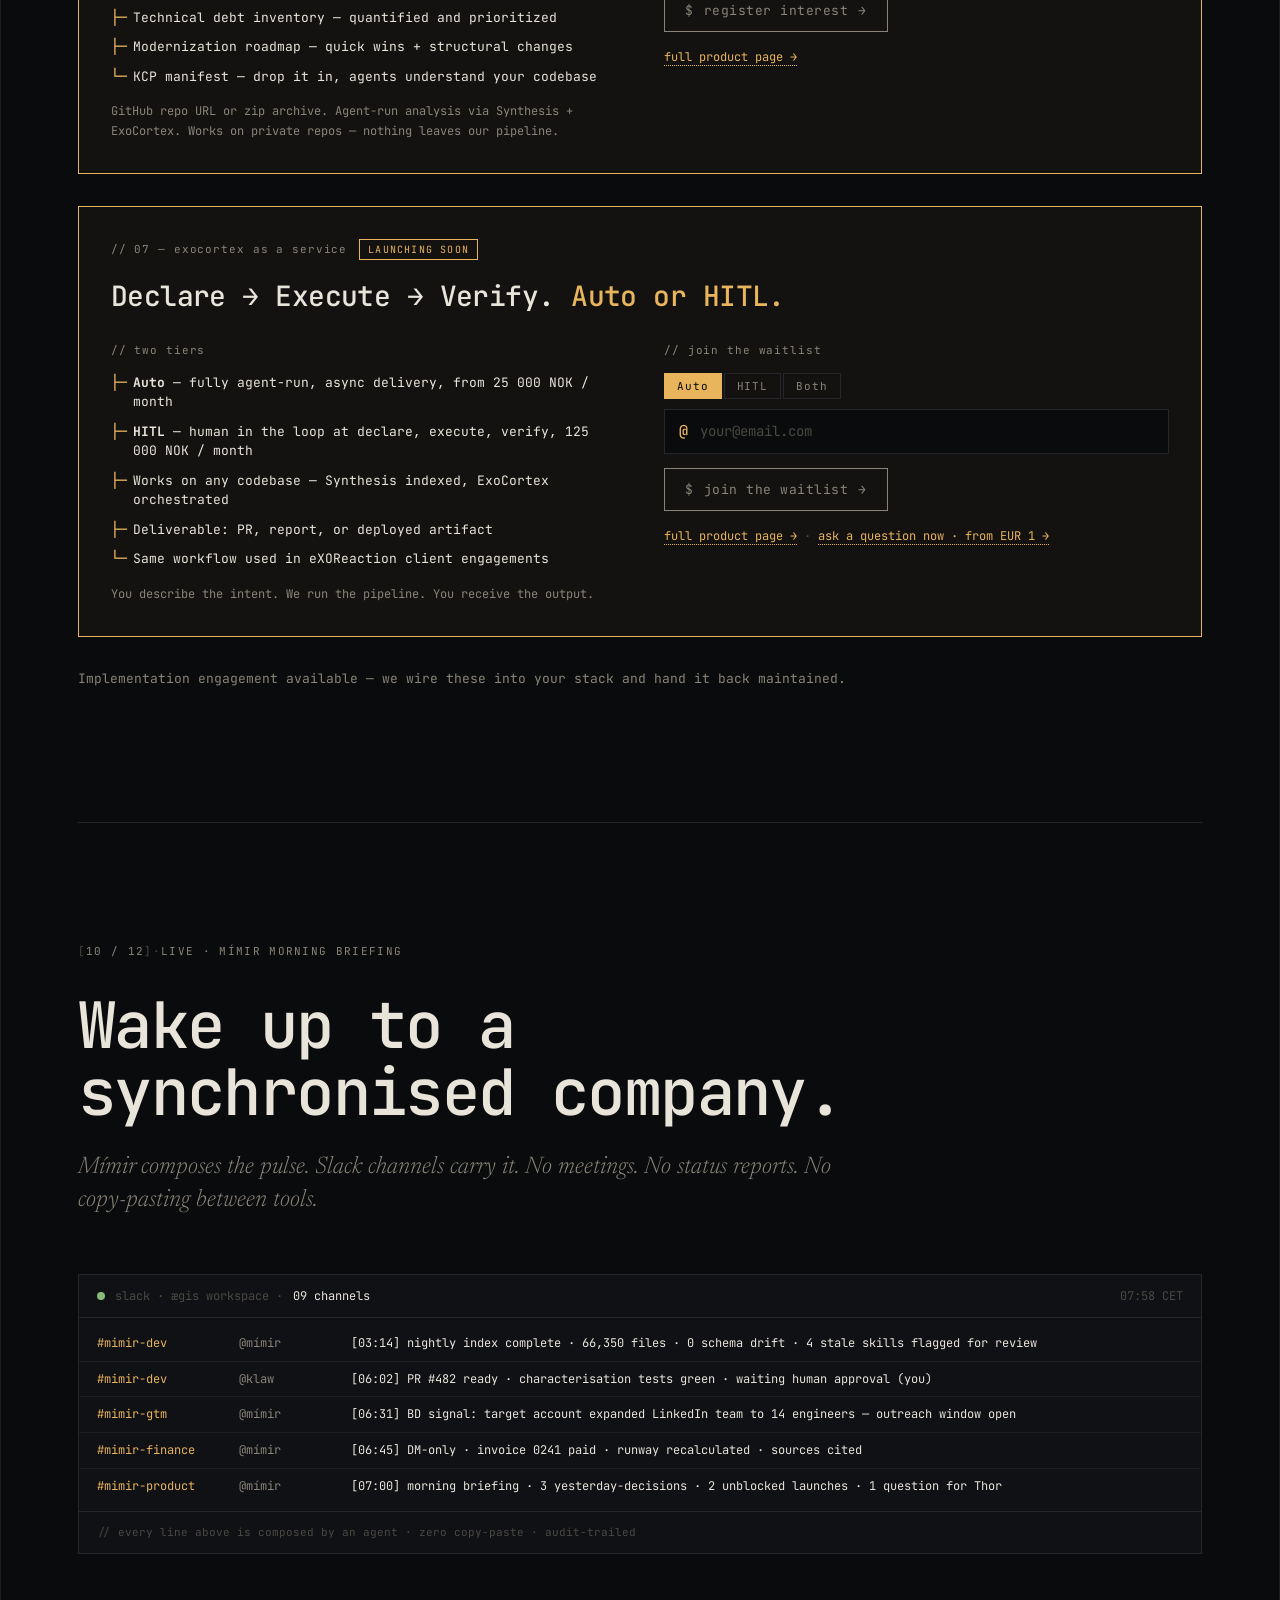
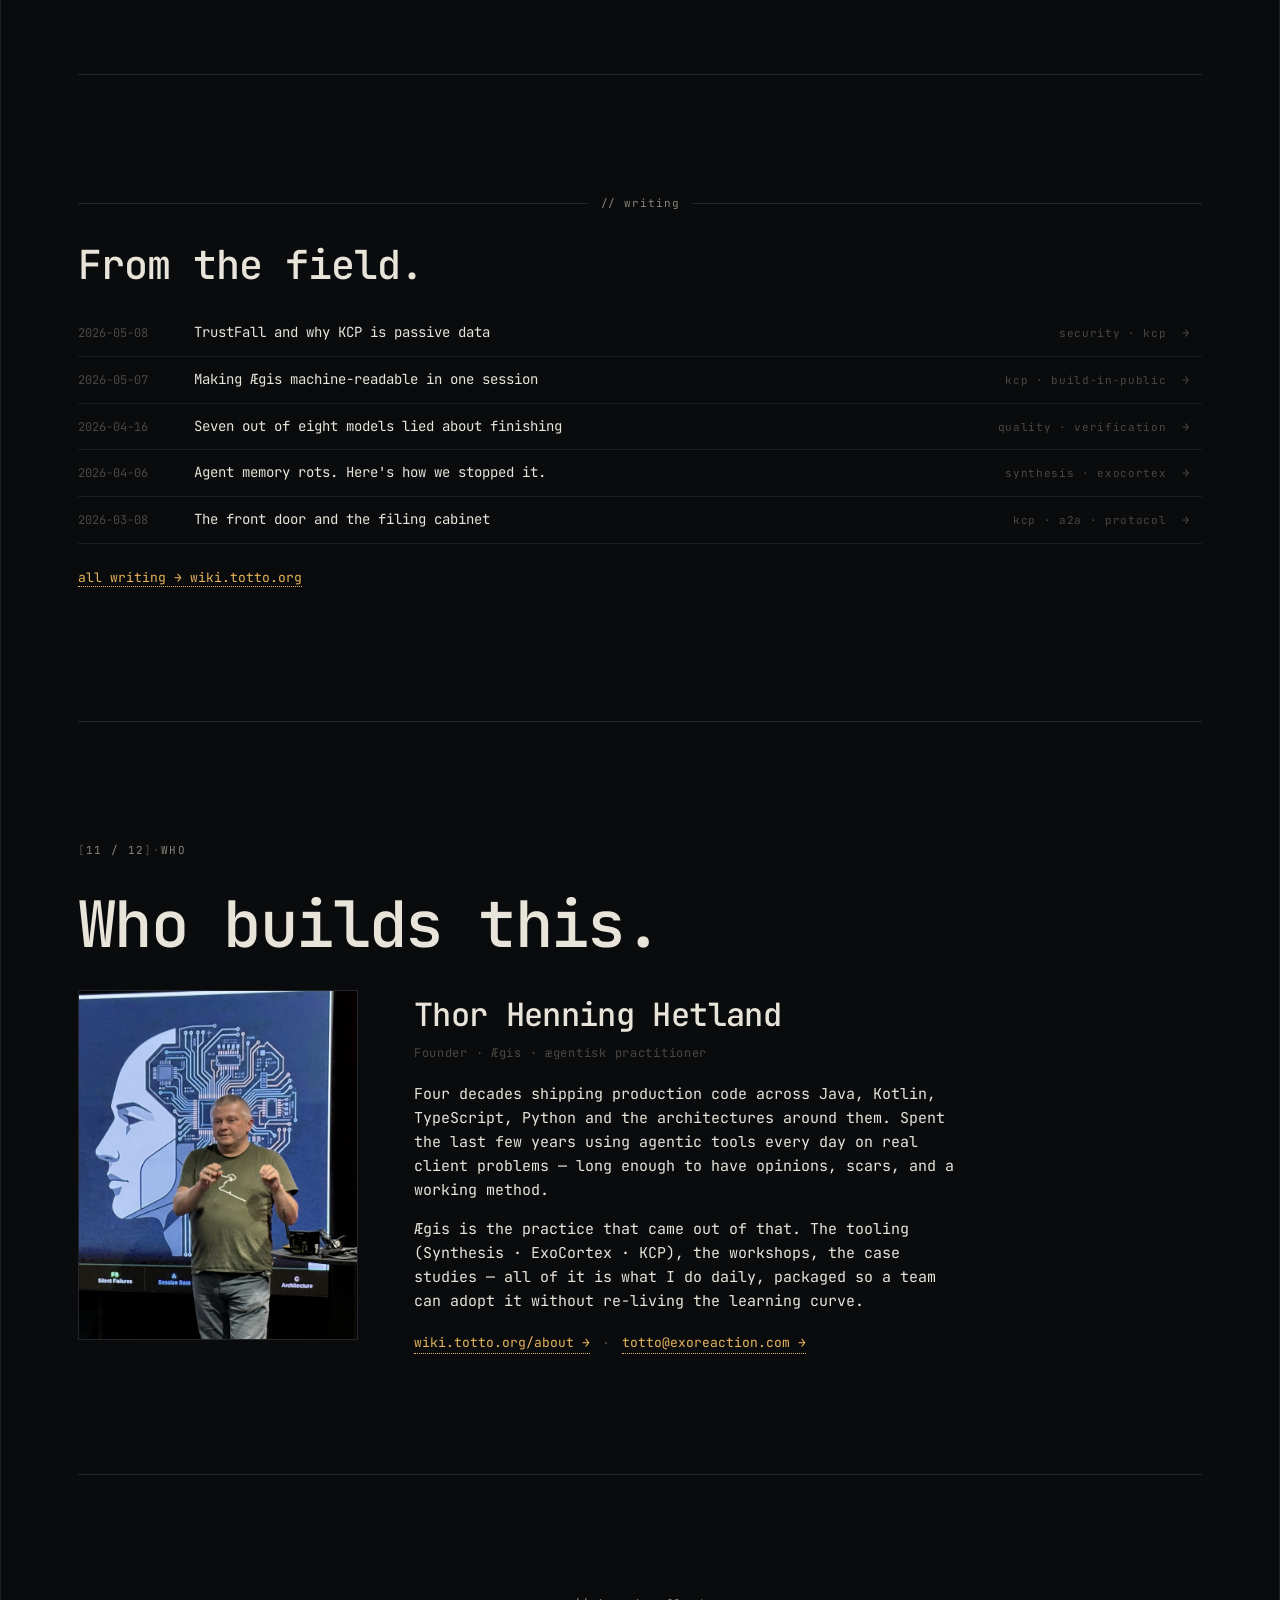
==== commit ff600170: "Wire all 5 Stripe payment links from Selina - ask-exocortex.html: STRIPE_LINK_BASIC + STRIPE_LINK_PR" ====
--- a/index.html
+++ b/index.html
@@ -259,13 +259,13 @@
           <a class="writing-row" href="sdd-boost-pack.html">
             <span class="writing-date">EUR 400</span>
             <span class="writing-title">SDD Boost Pack</span>
-            <span class="writing-tag dim">54 Claude Code skills · team license</span>
+            <span class="writing-tag dim">54 Claude Code skills · team license · live</span>
             <span class="writing-arrow dim">→</span>
           </a>
           <a class="writing-row" href="codebase-intelligence.html">
             <span class="writing-date">EUR 890</span>
             <span class="writing-title">Codebase Intelligence</span>
-            <span class="writing-tag dim">3 reports · HITL · waitlist</span>
+            <span class="writing-tag dim">3 reports · HITL · live</span>
             <span class="writing-arrow dim">→</span>
           </a>
           <a class="writing-row" href="exocortex-as-a-service.html">
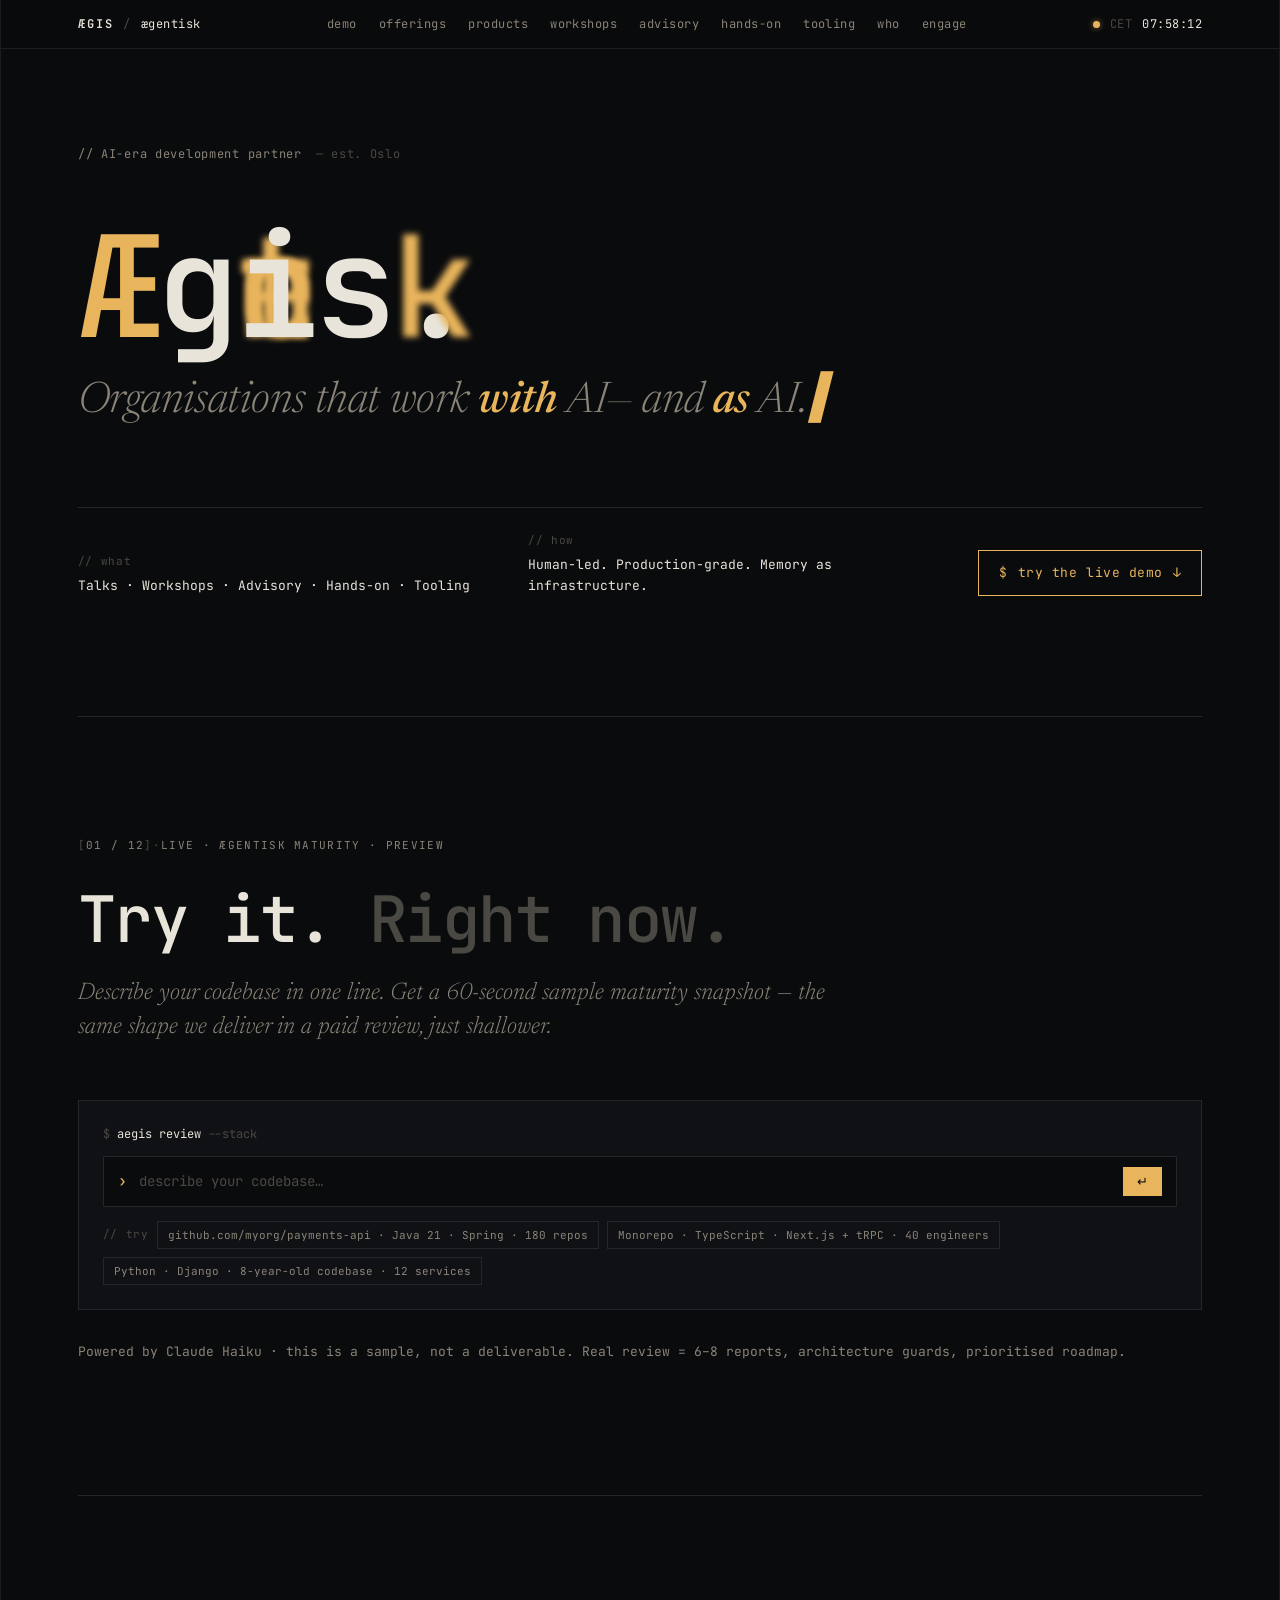
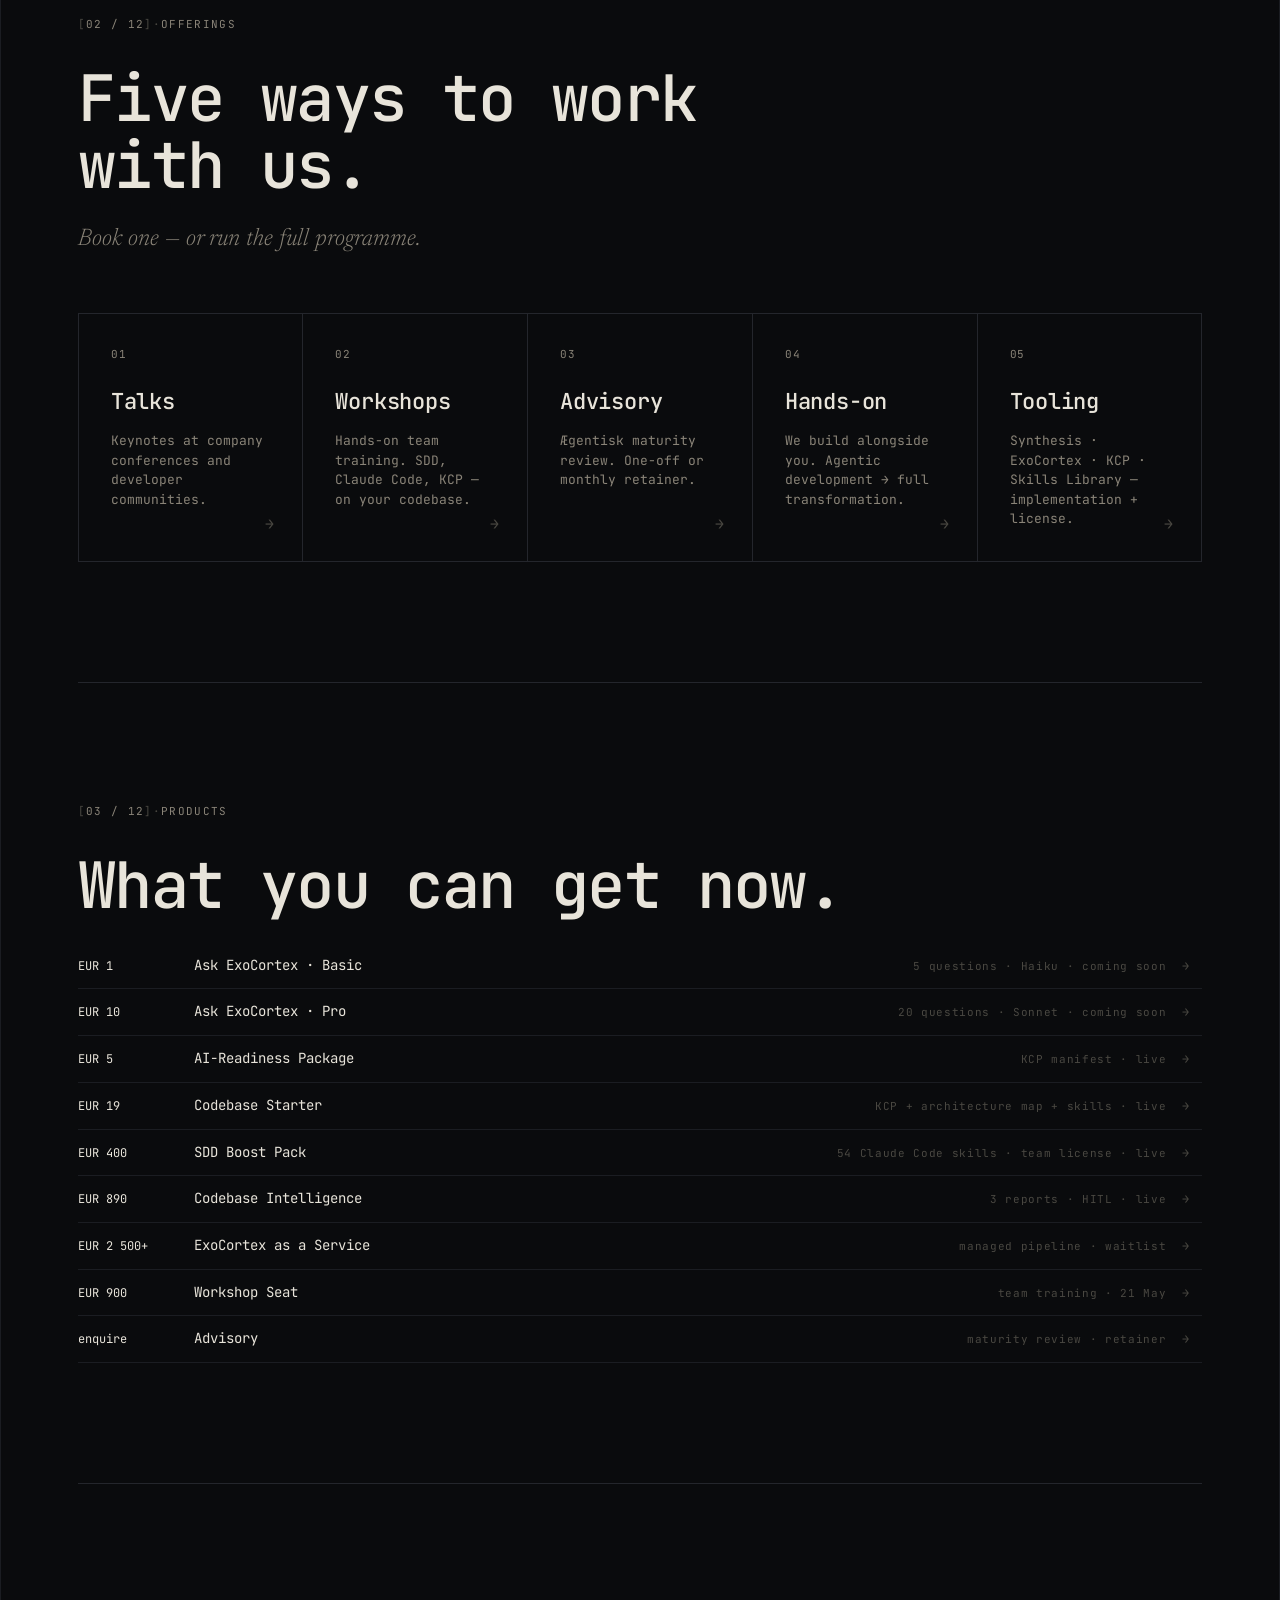
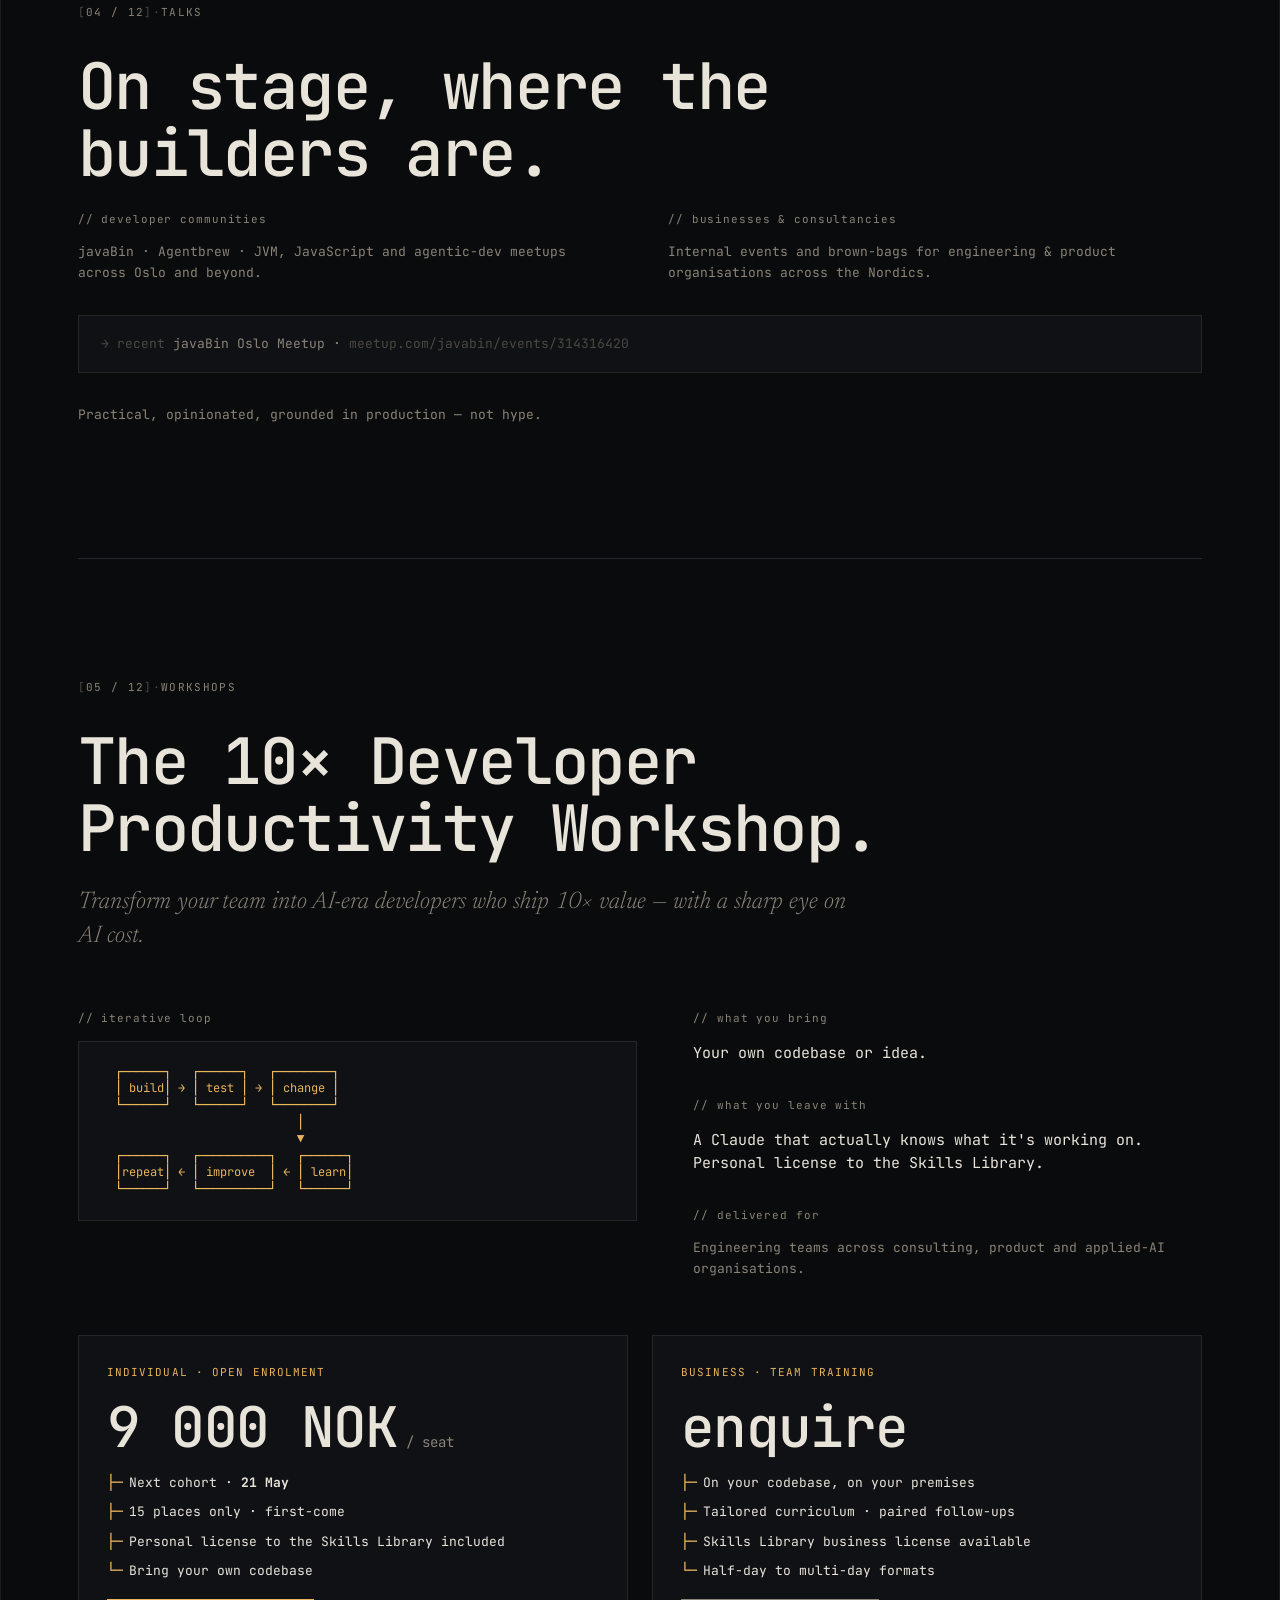
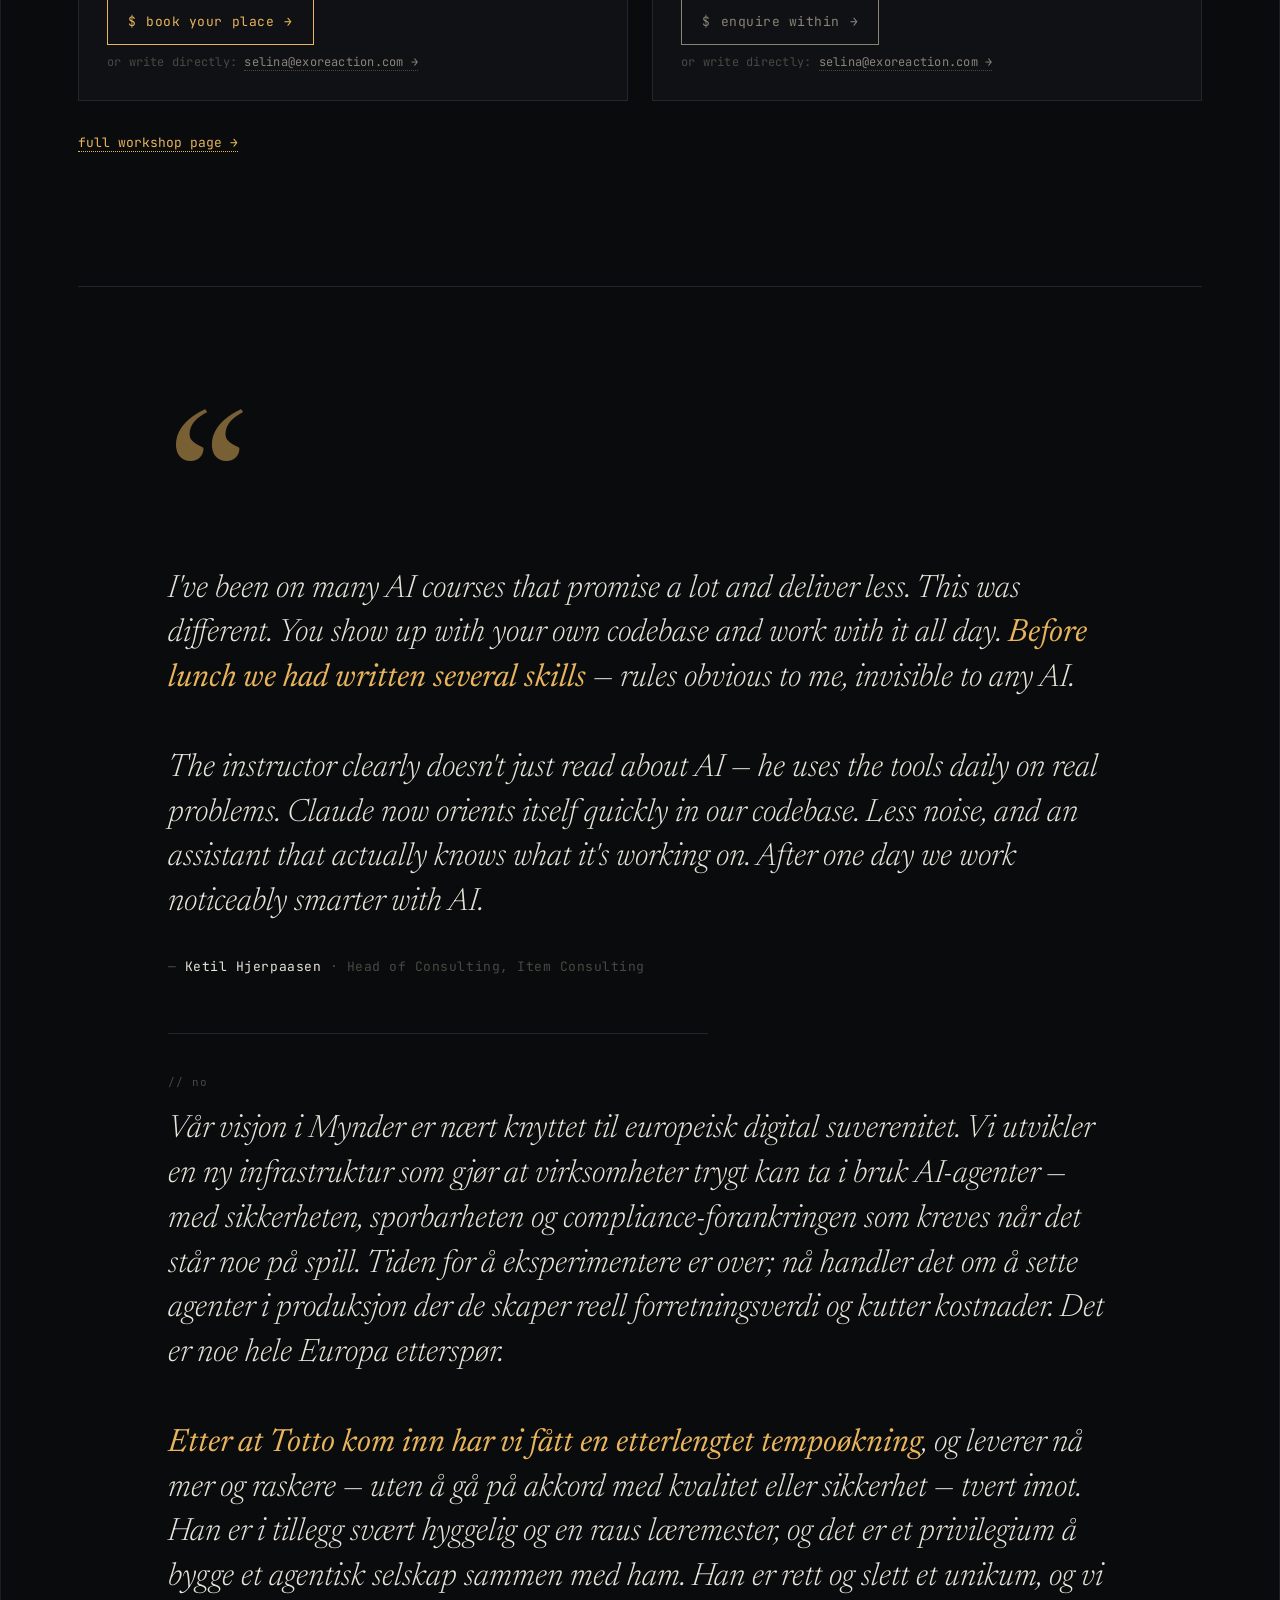
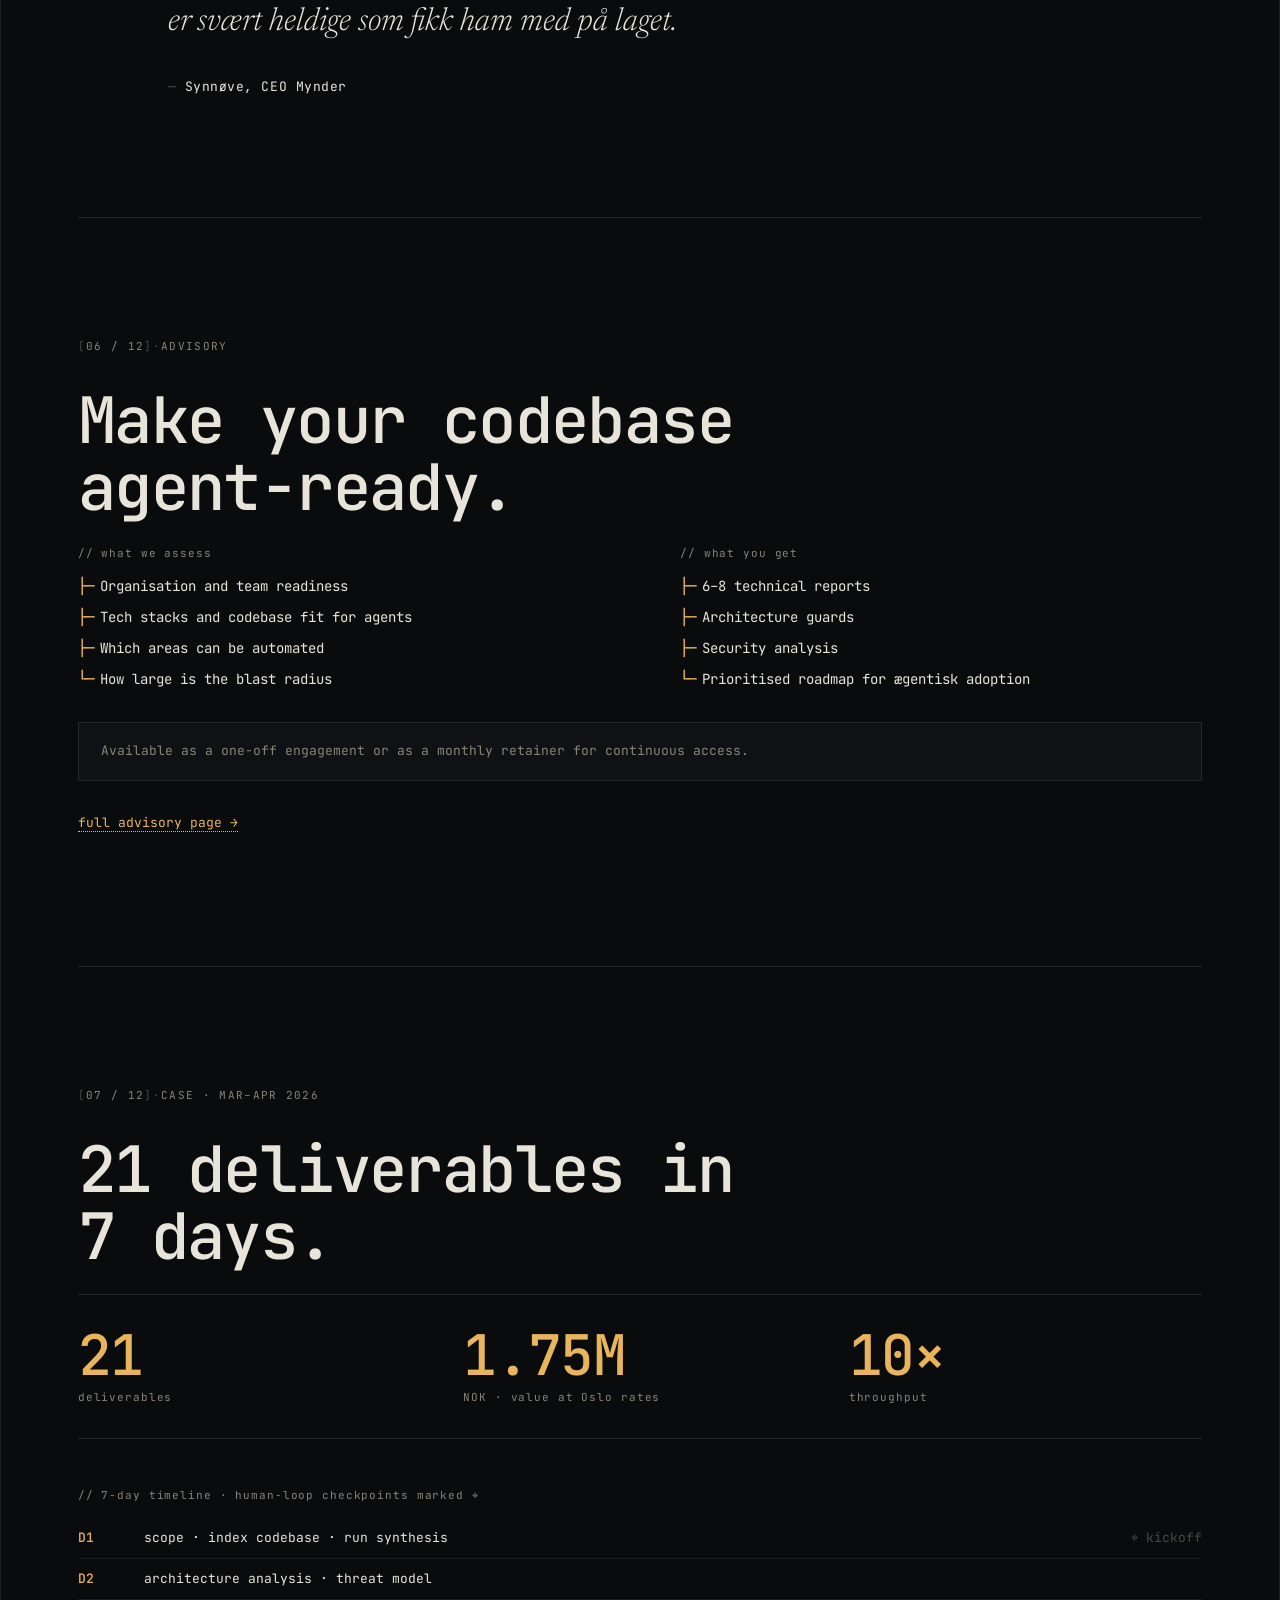
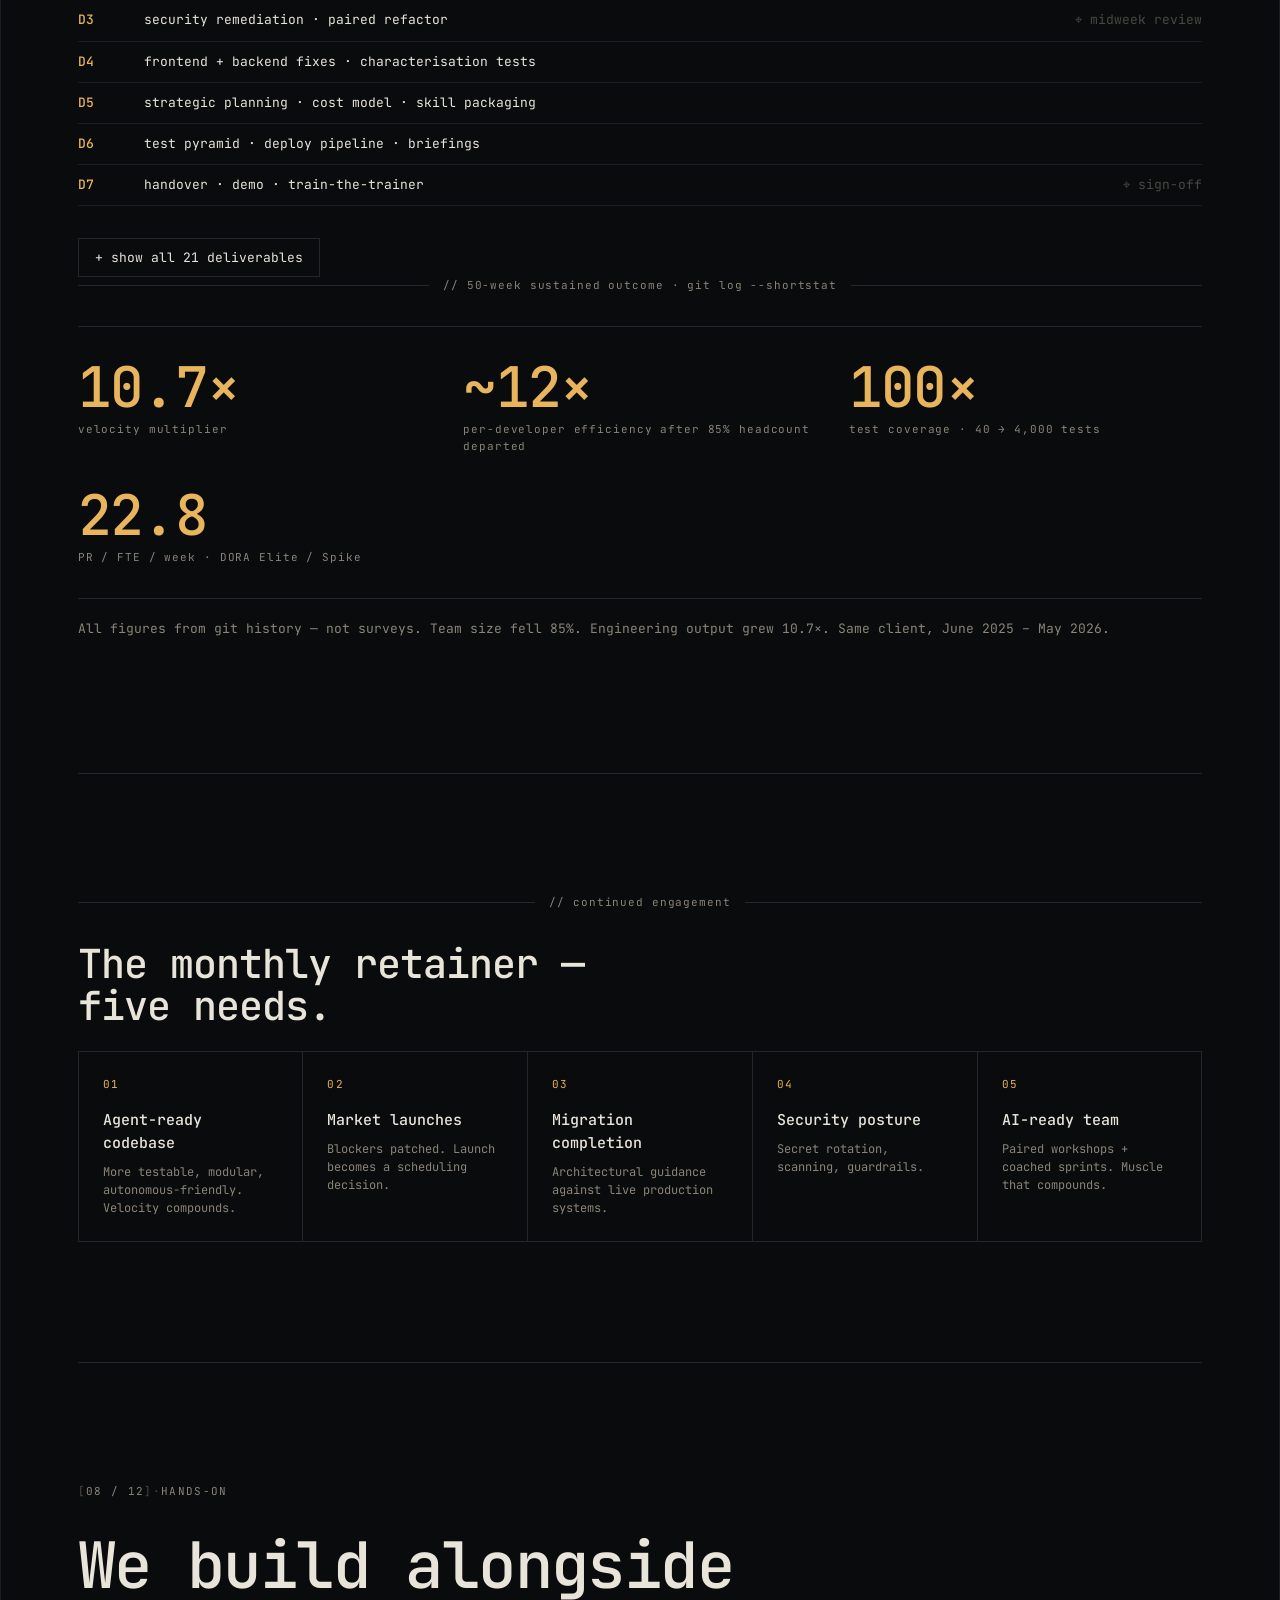
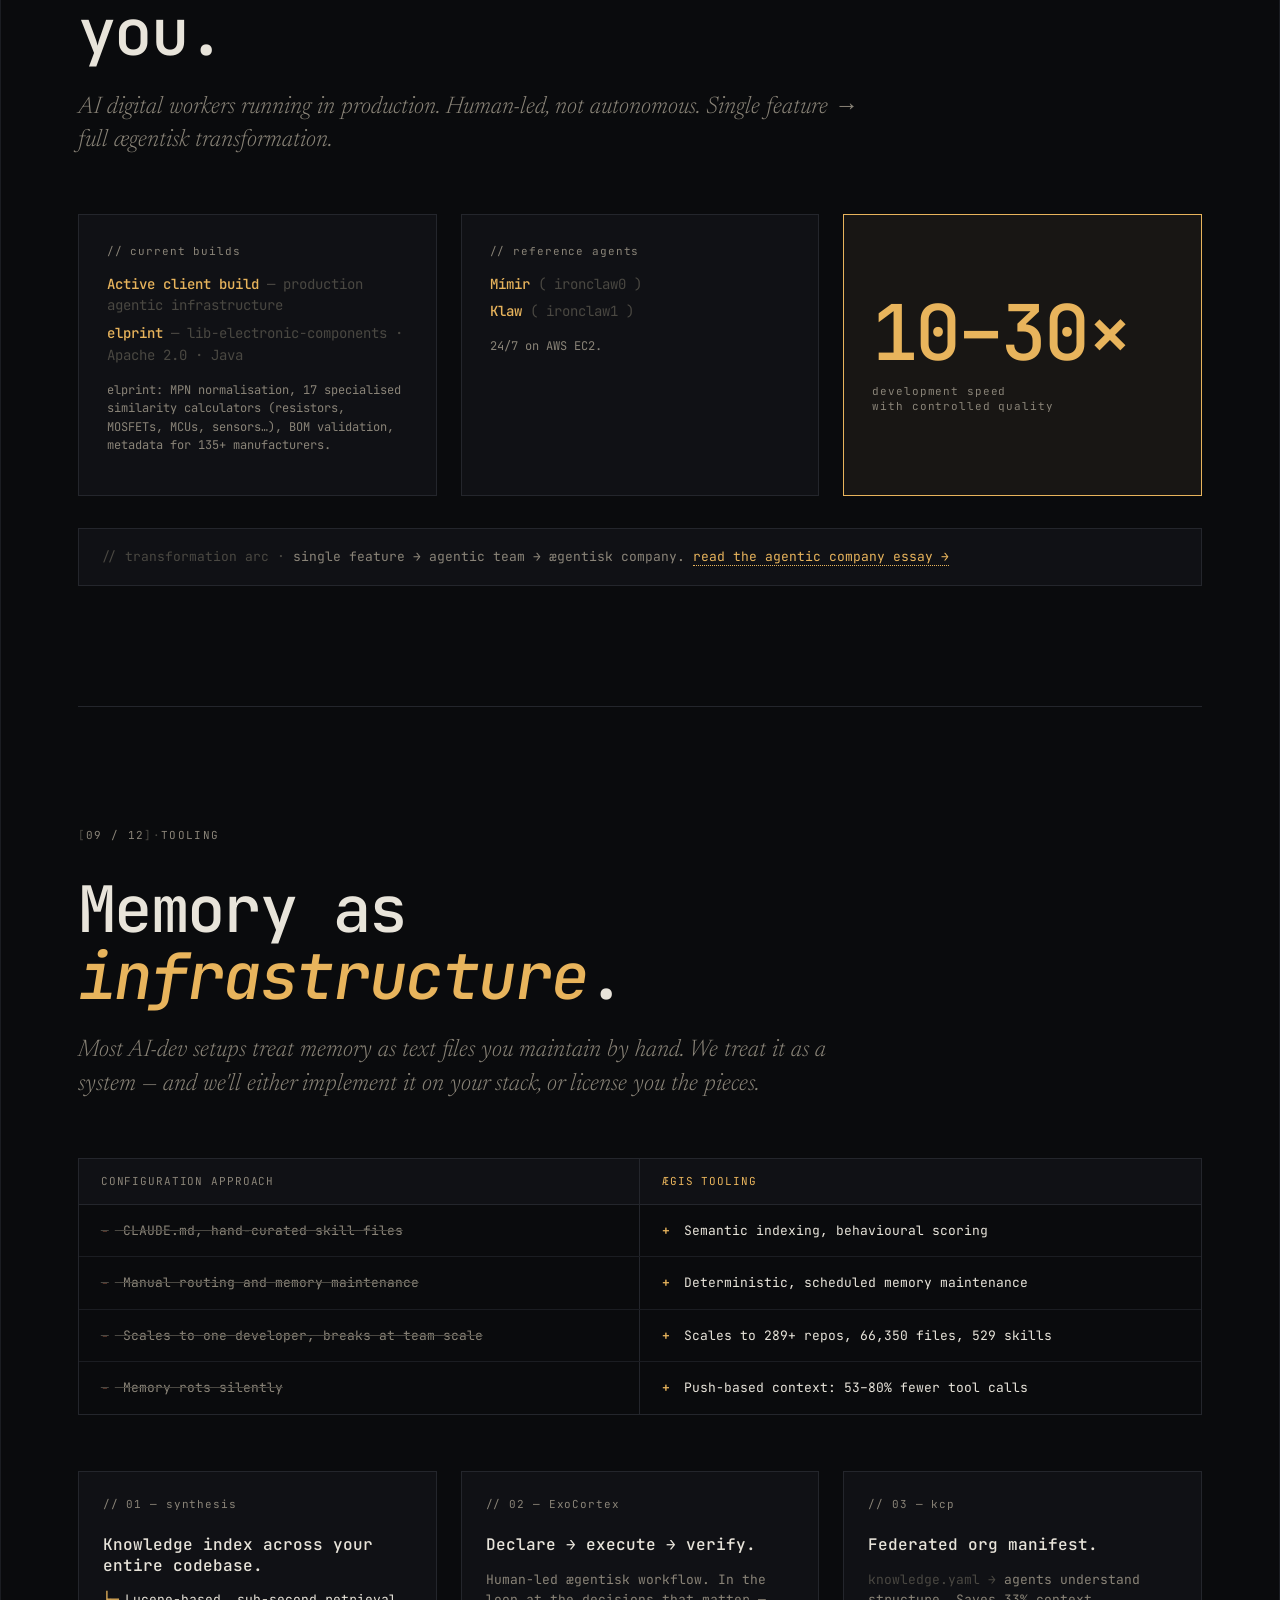
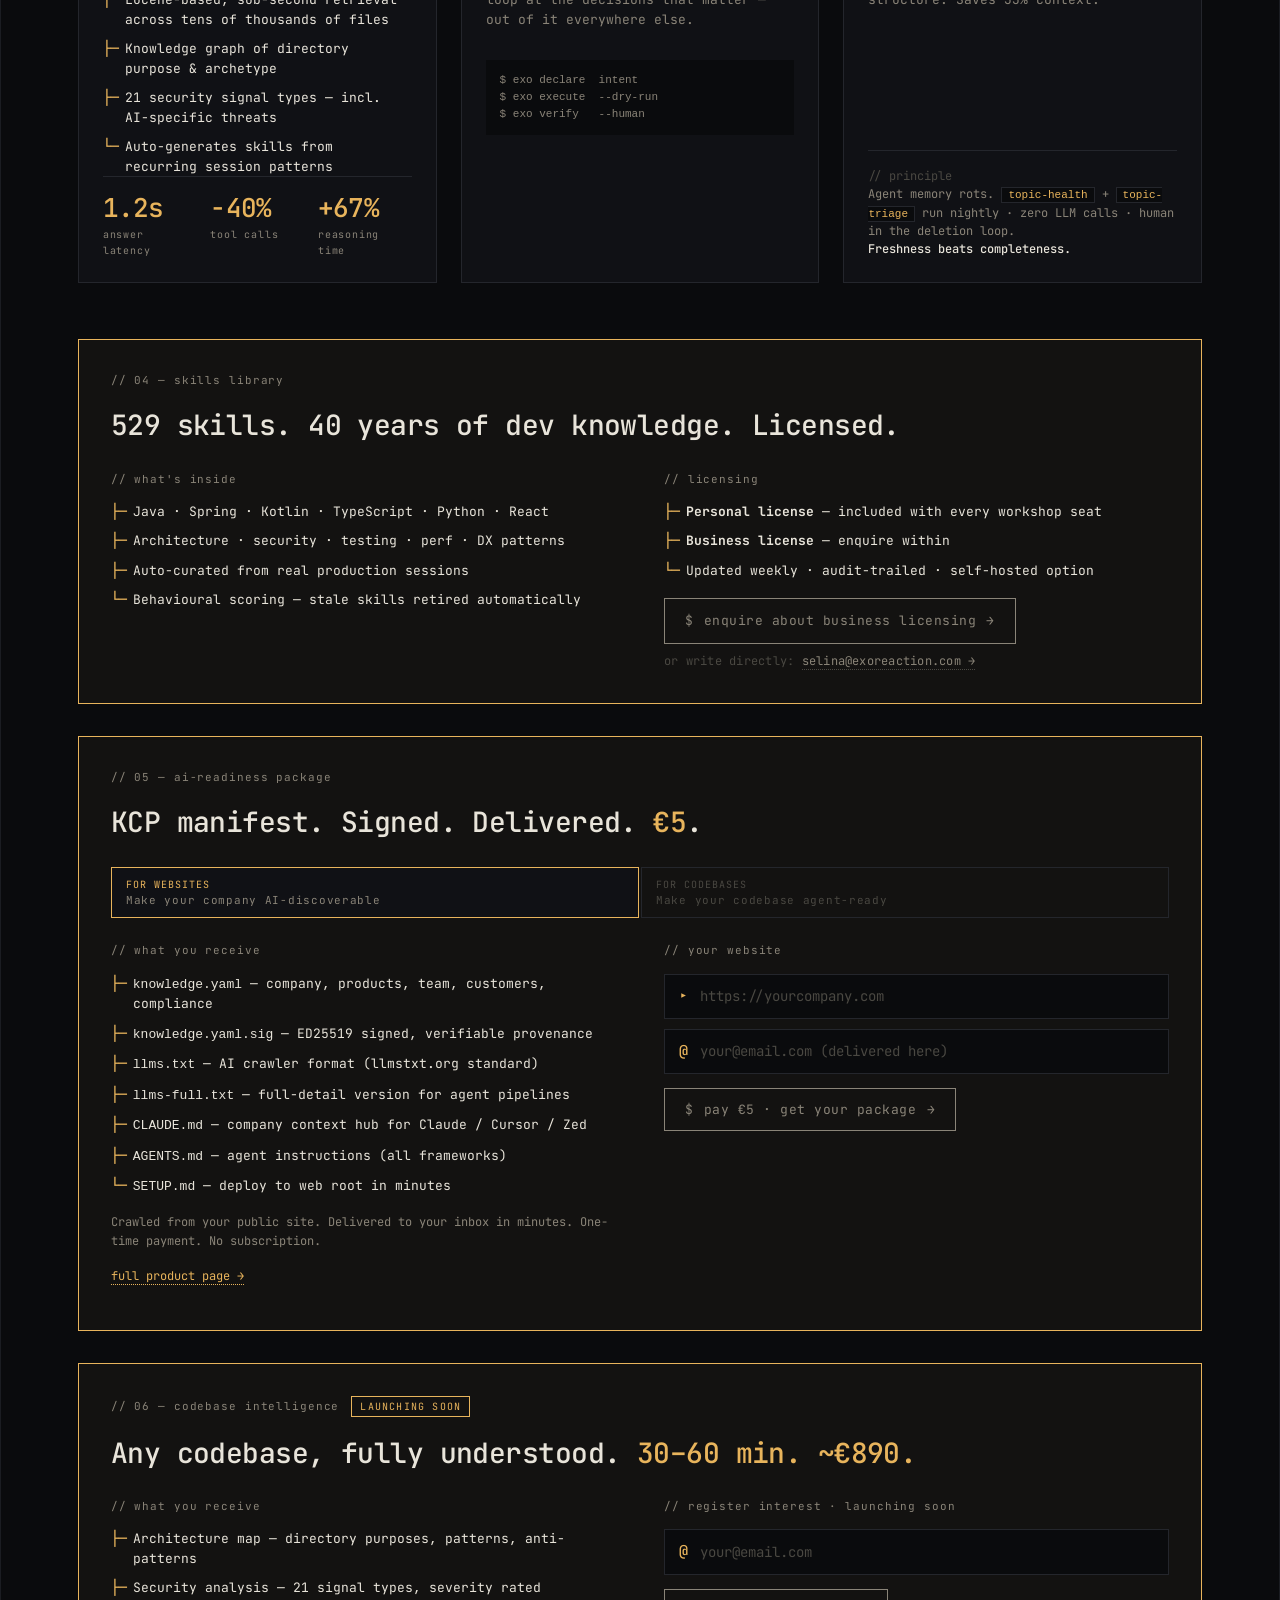
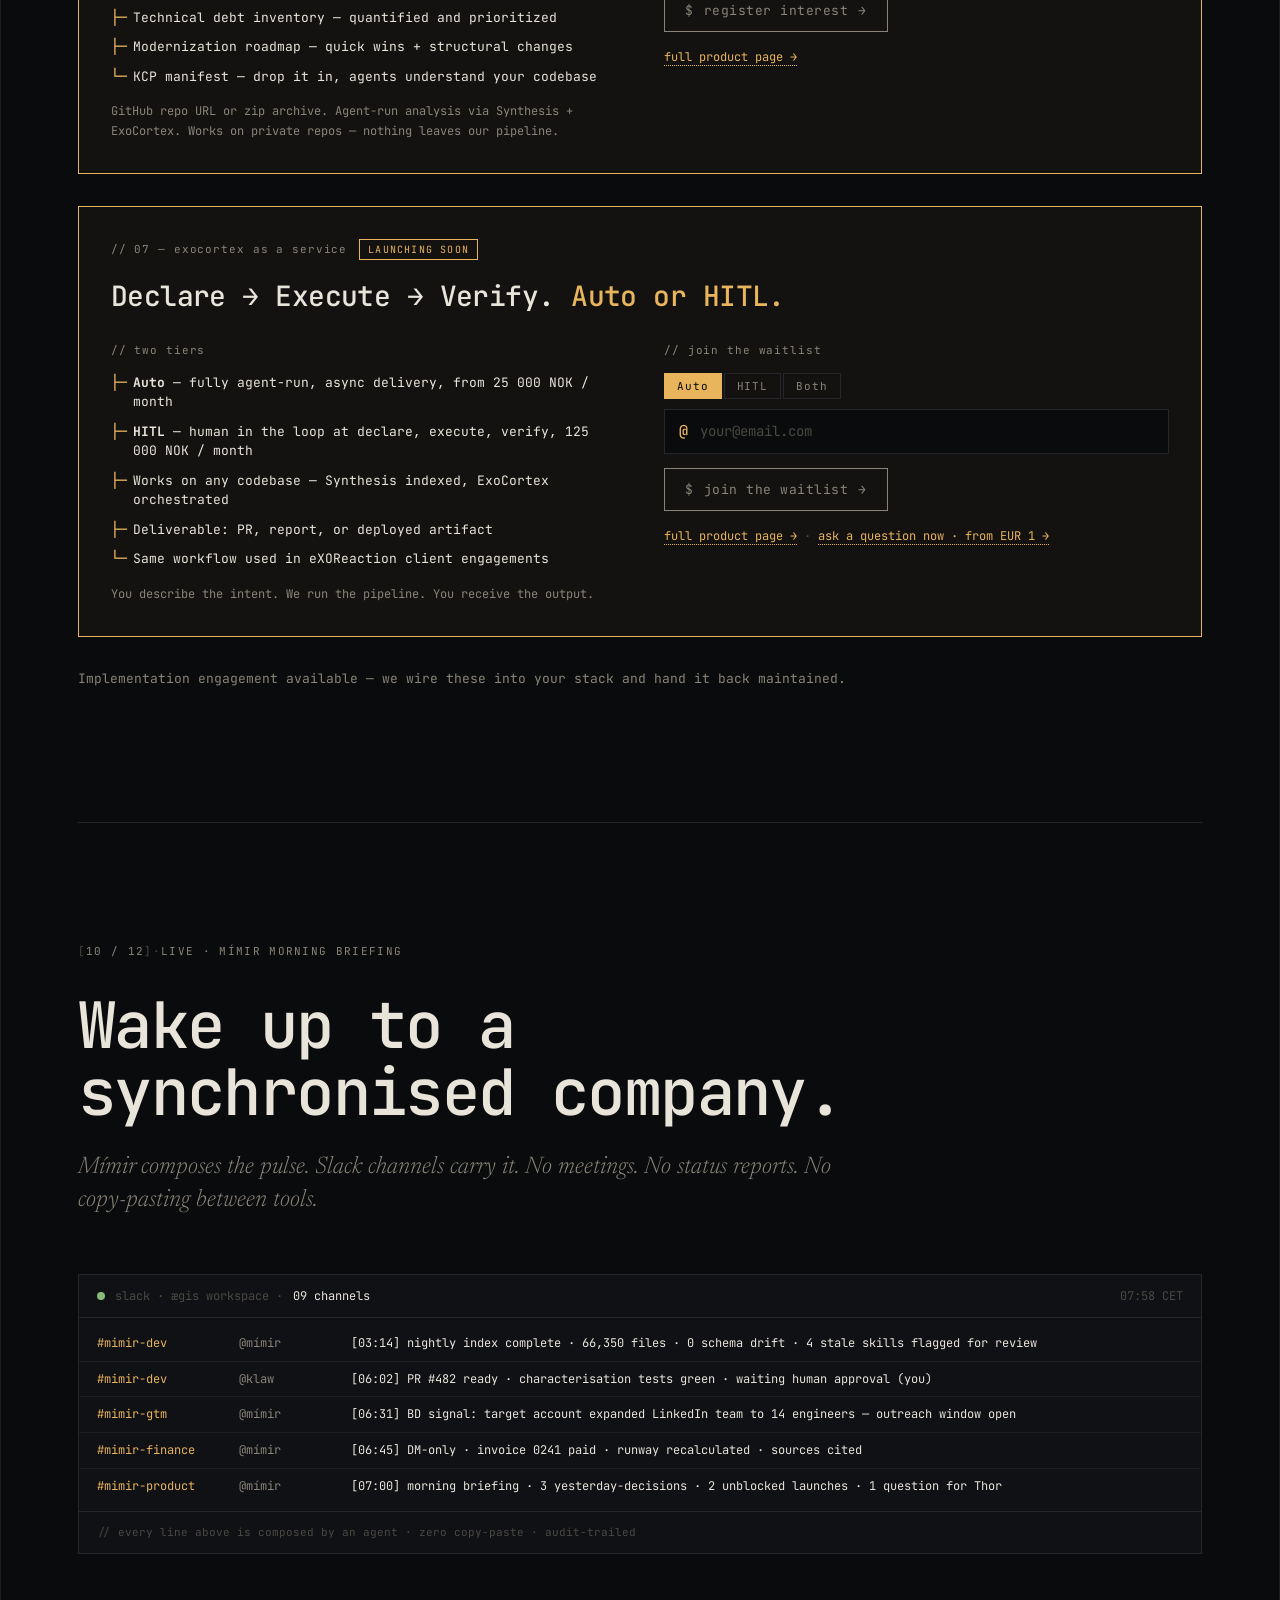
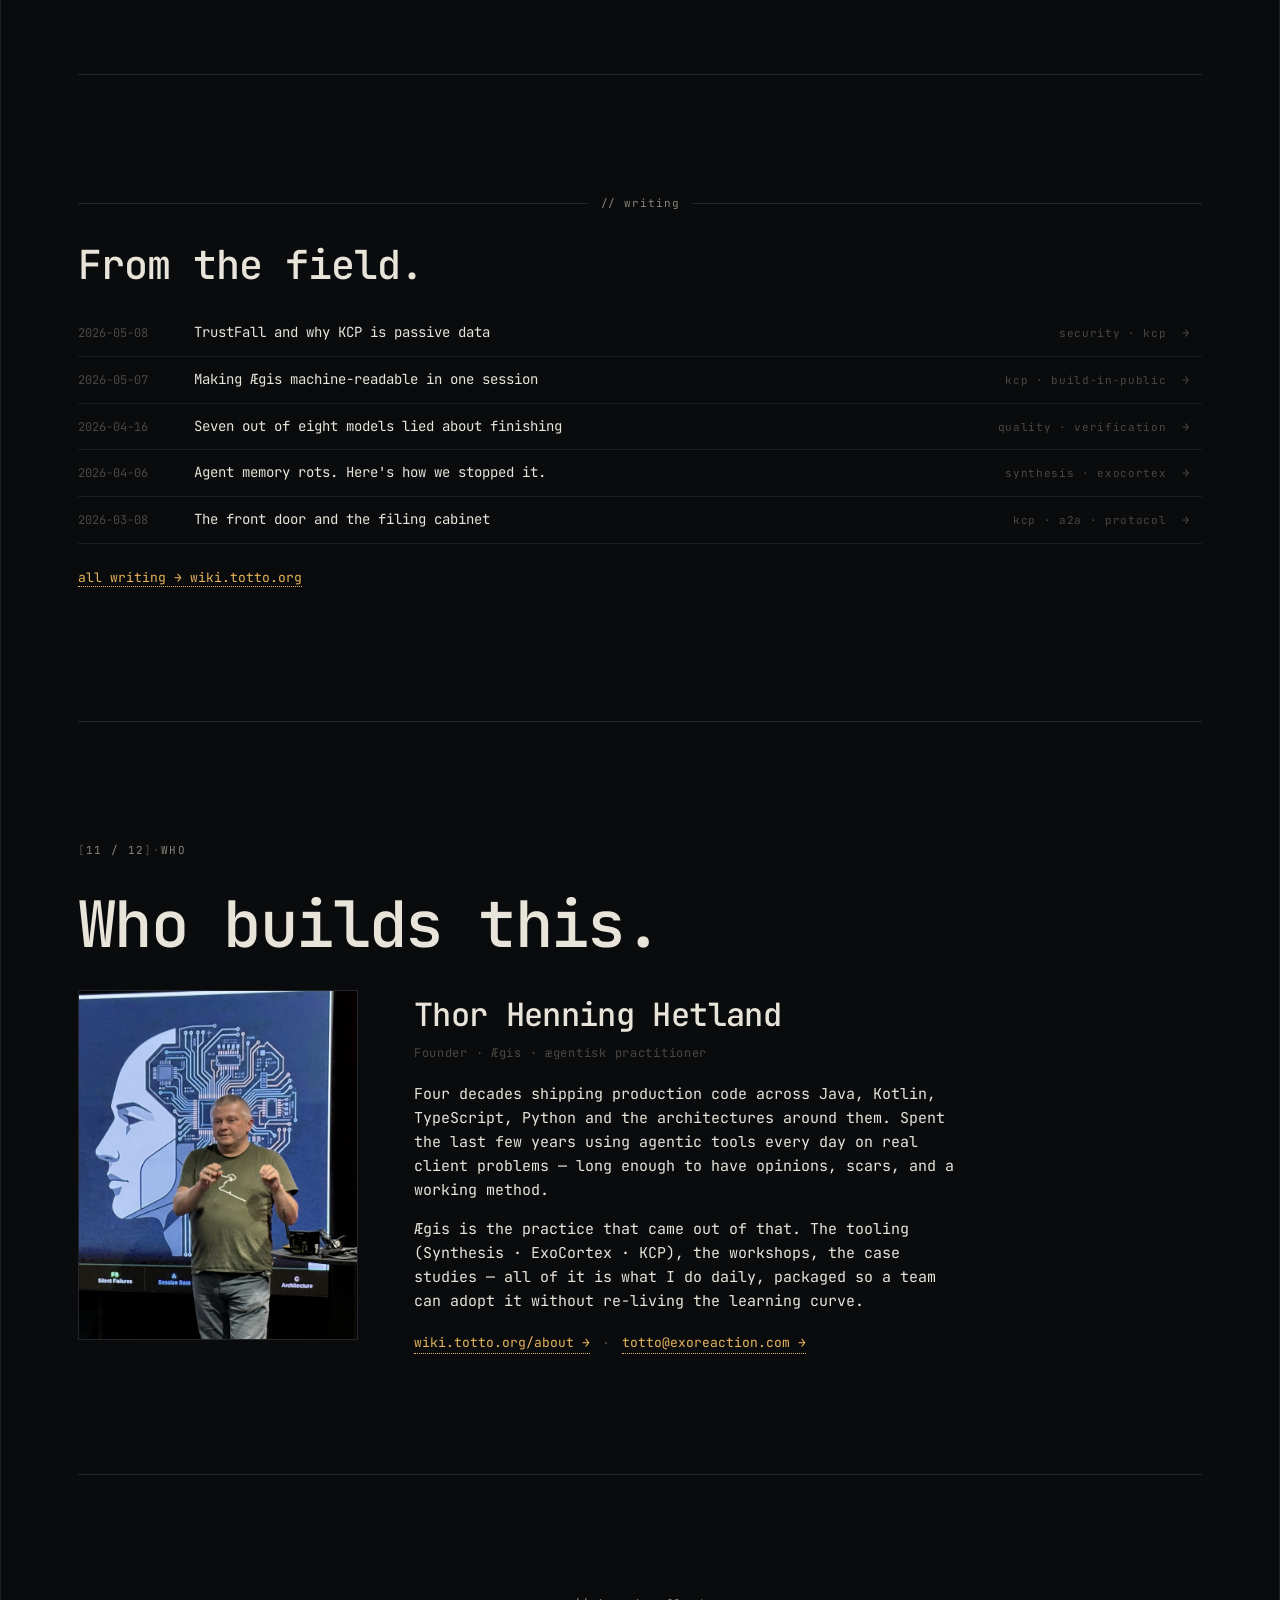
==== commit e795ba5e: "Deploy worker: wire KV namespace + rename Workshop → Workshop Seat - worker/wrangler.toml: set ASK_S" ====
--- a/index.html
+++ b/index.html
@@ -276,7 +276,7 @@
           </a>
           <a class="writing-row" href="workshops.html">
             <span class="writing-date">EUR 900</span>
-            <span class="writing-title">Workshops</span>
+            <span class="writing-title">Workshop Seat</span>
             <span class="writing-tag dim">team training · 21 May</span>
             <span class="writing-arrow dim">→</span>
           </a>
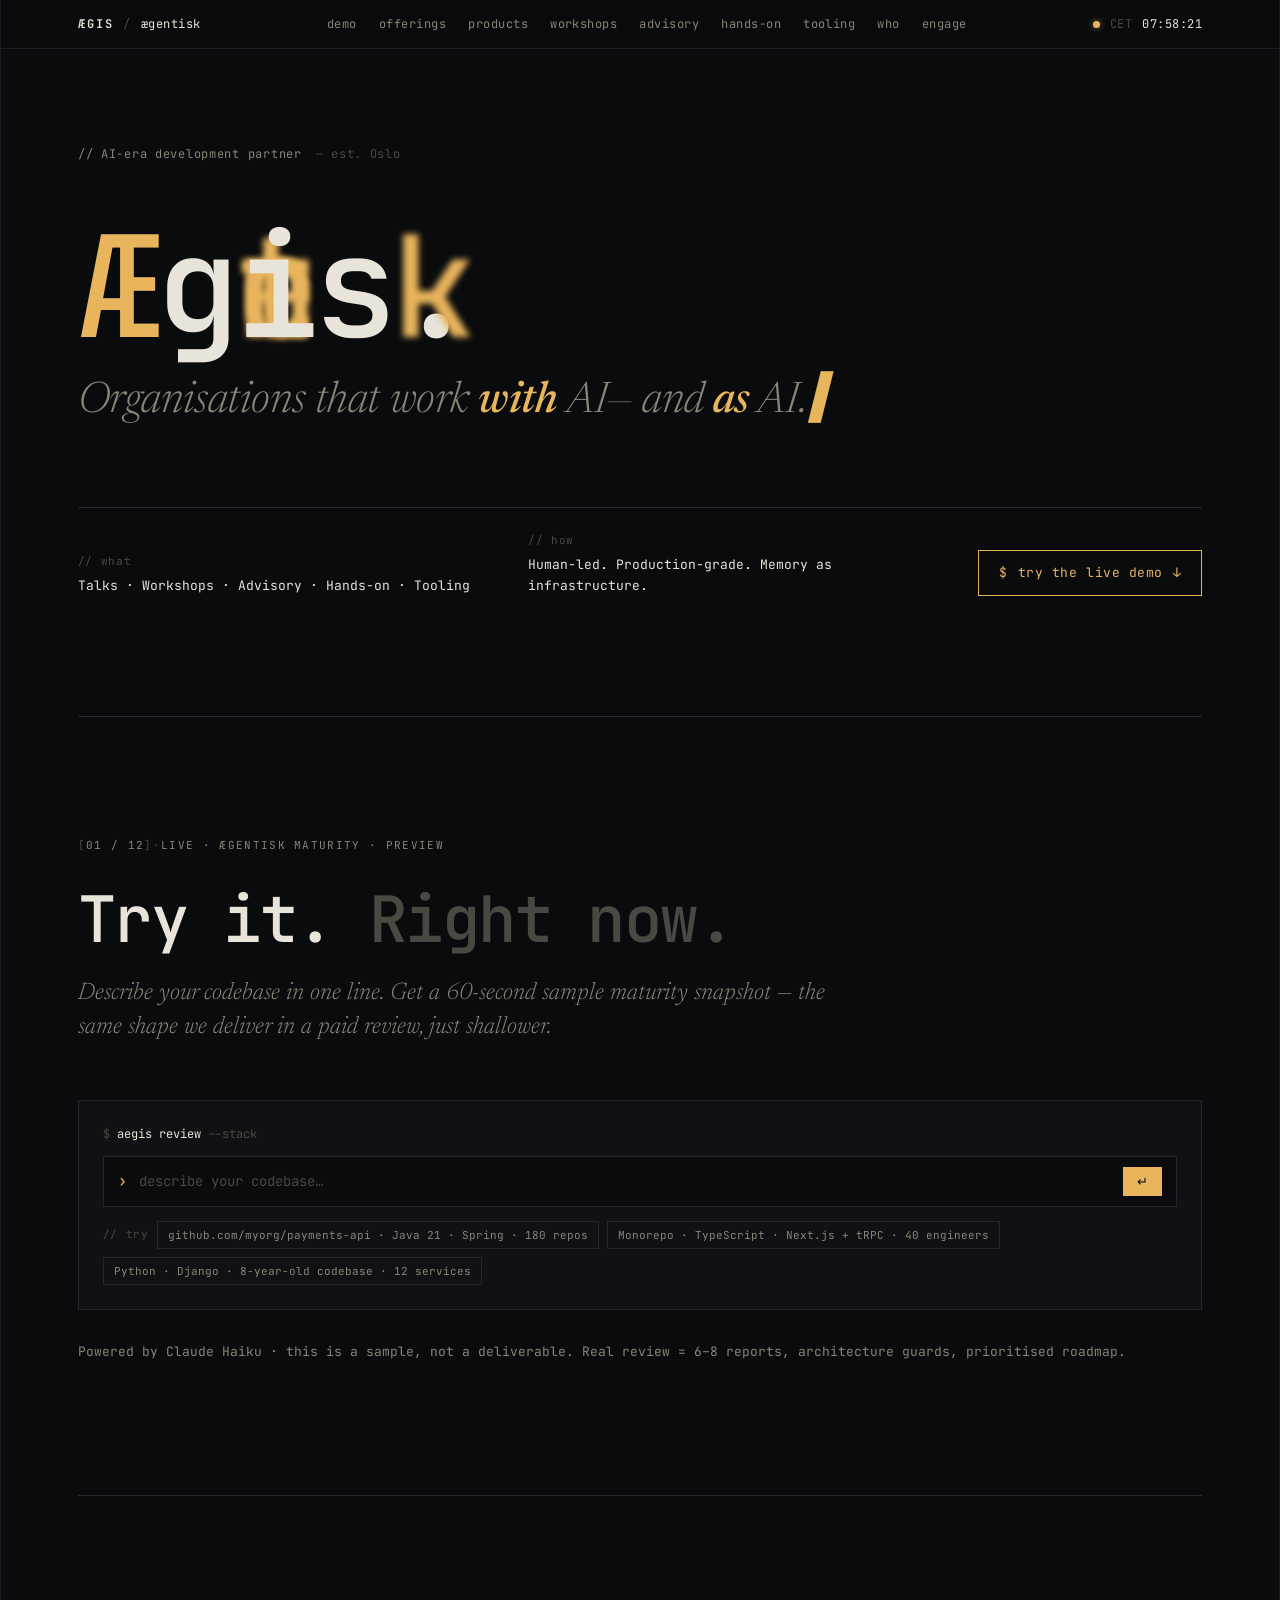
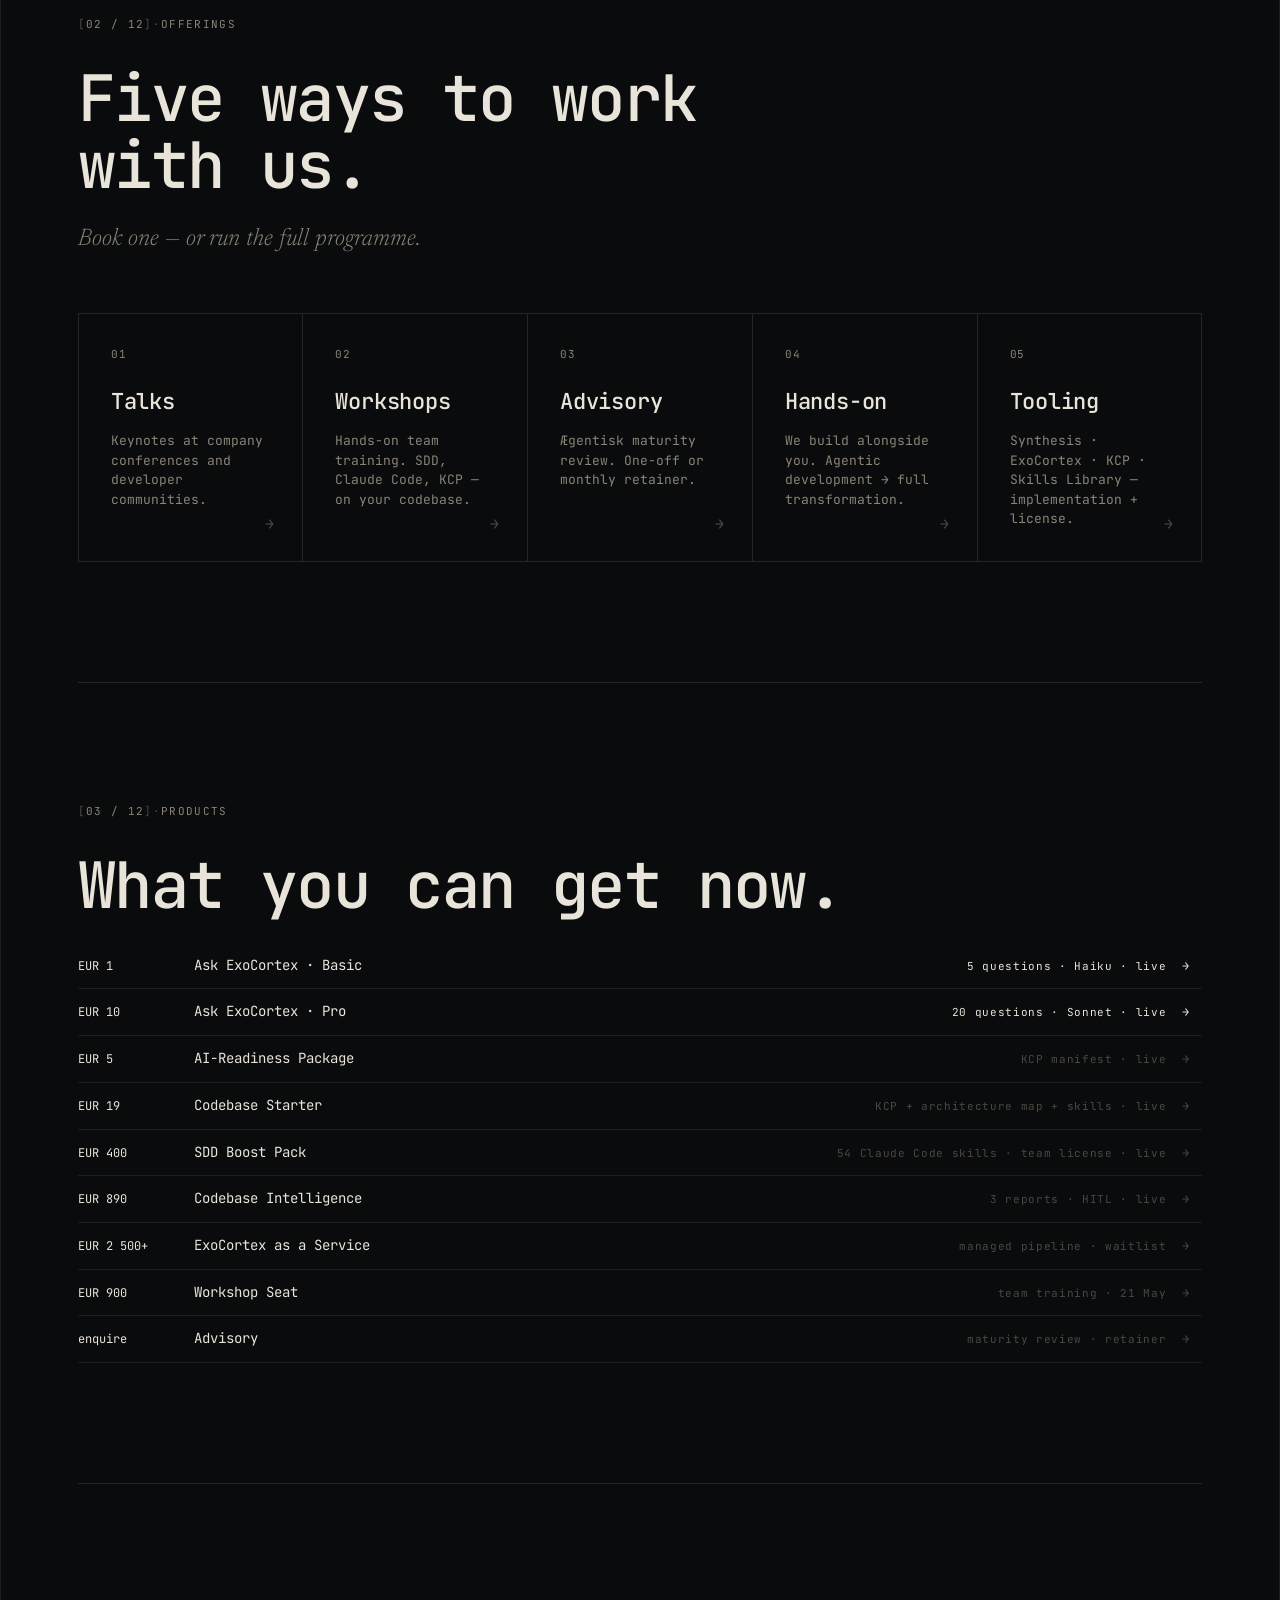
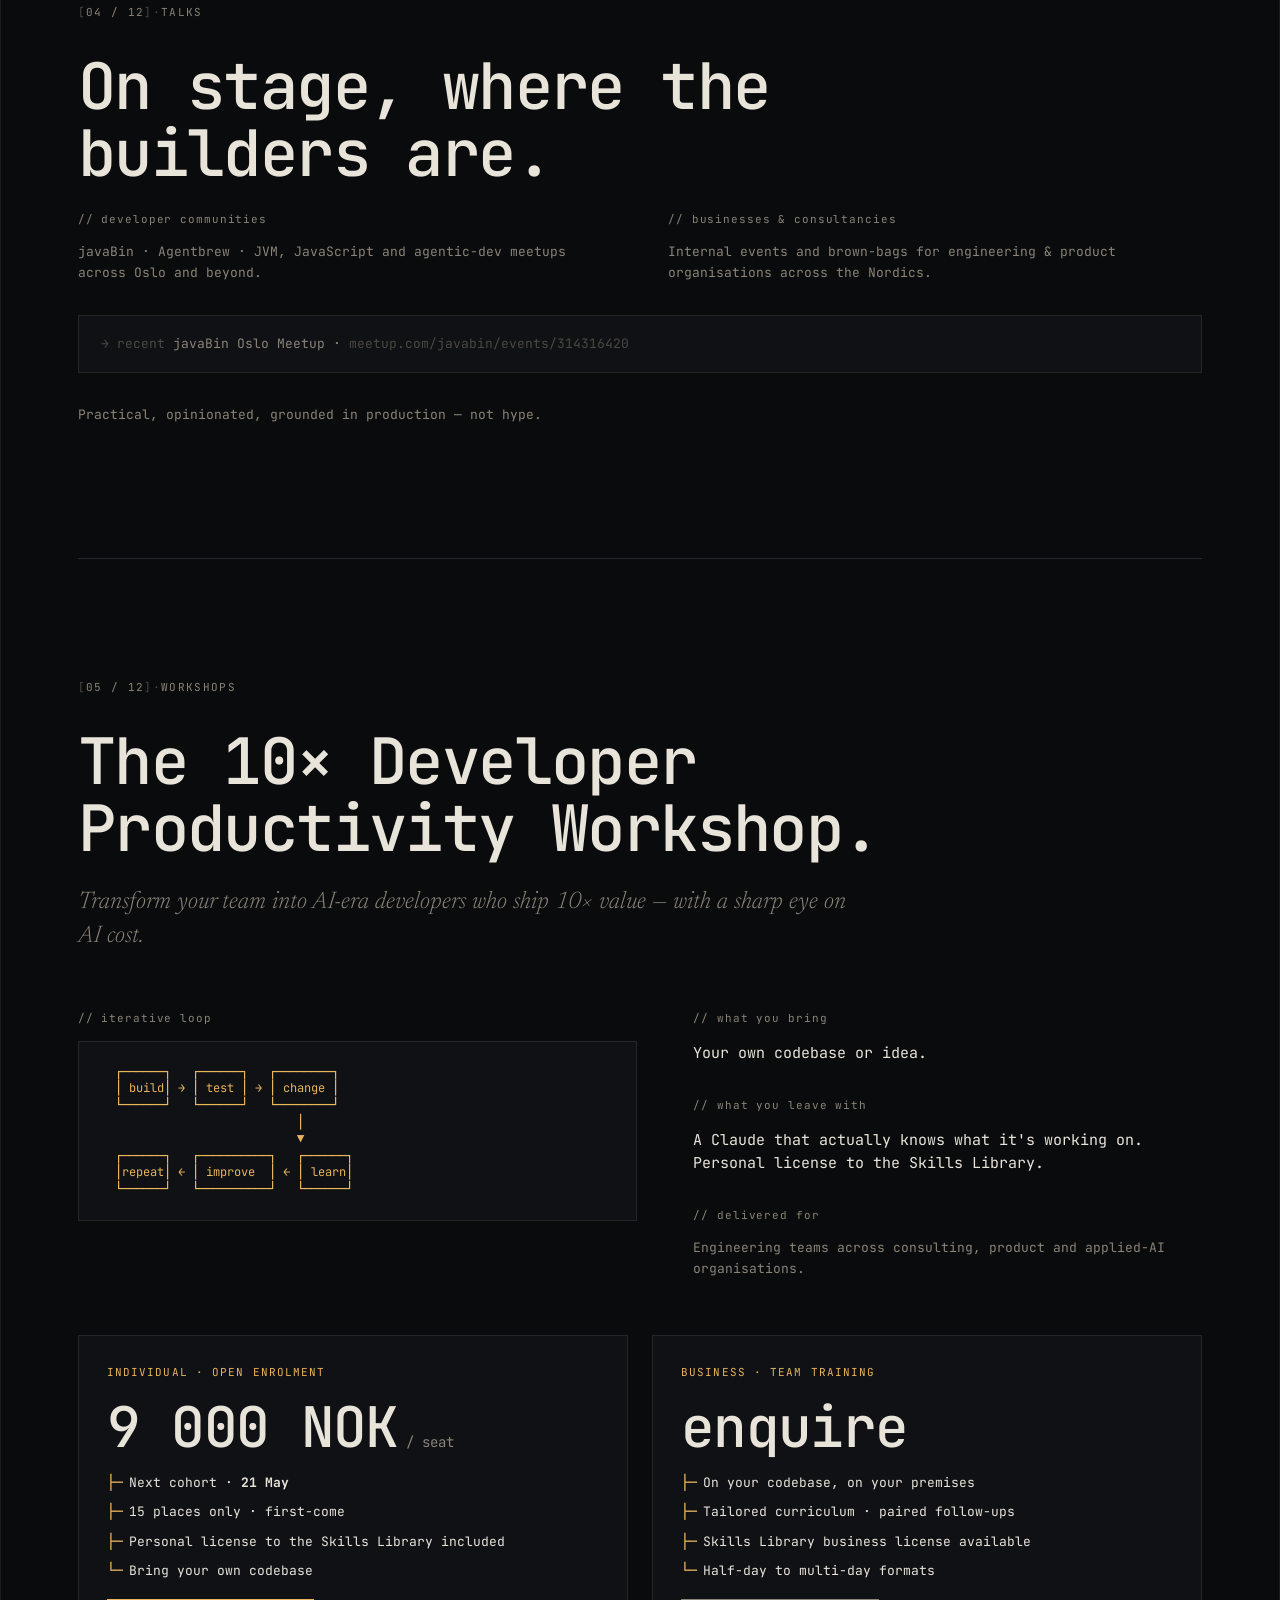
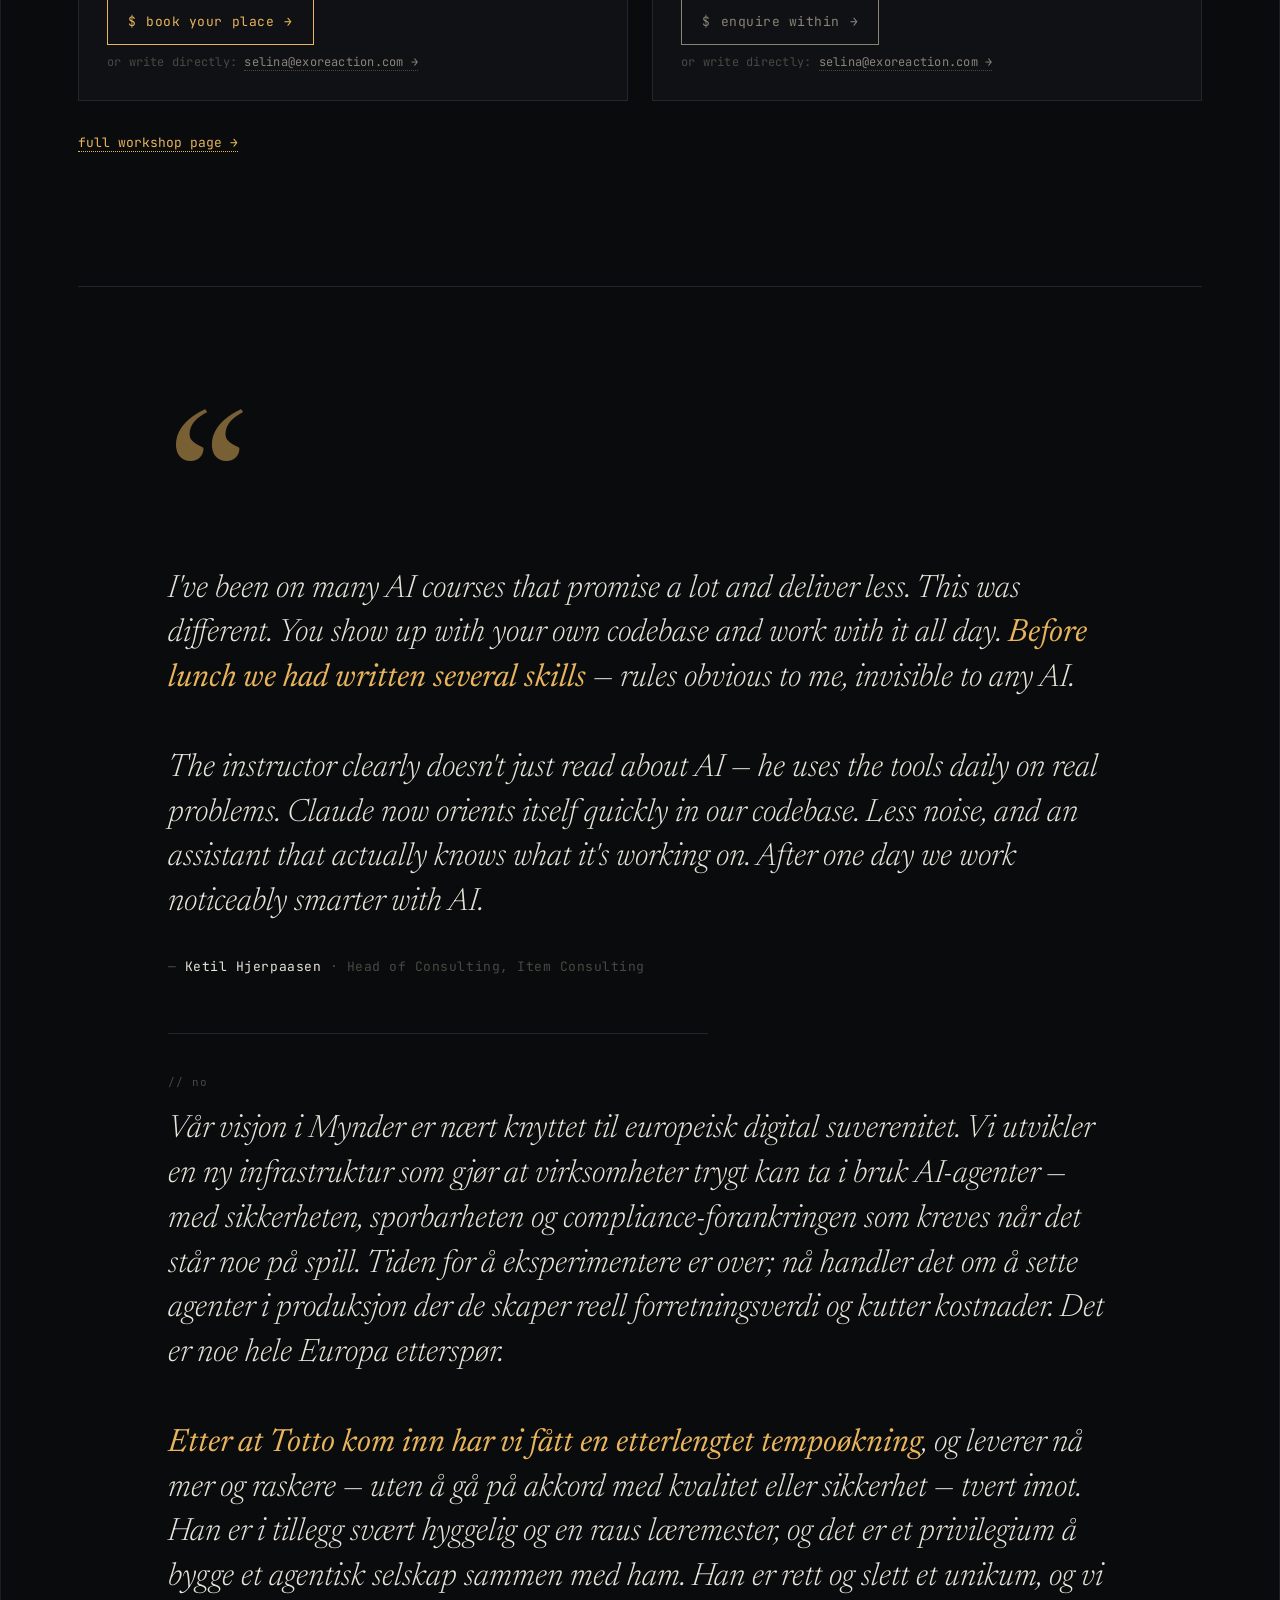
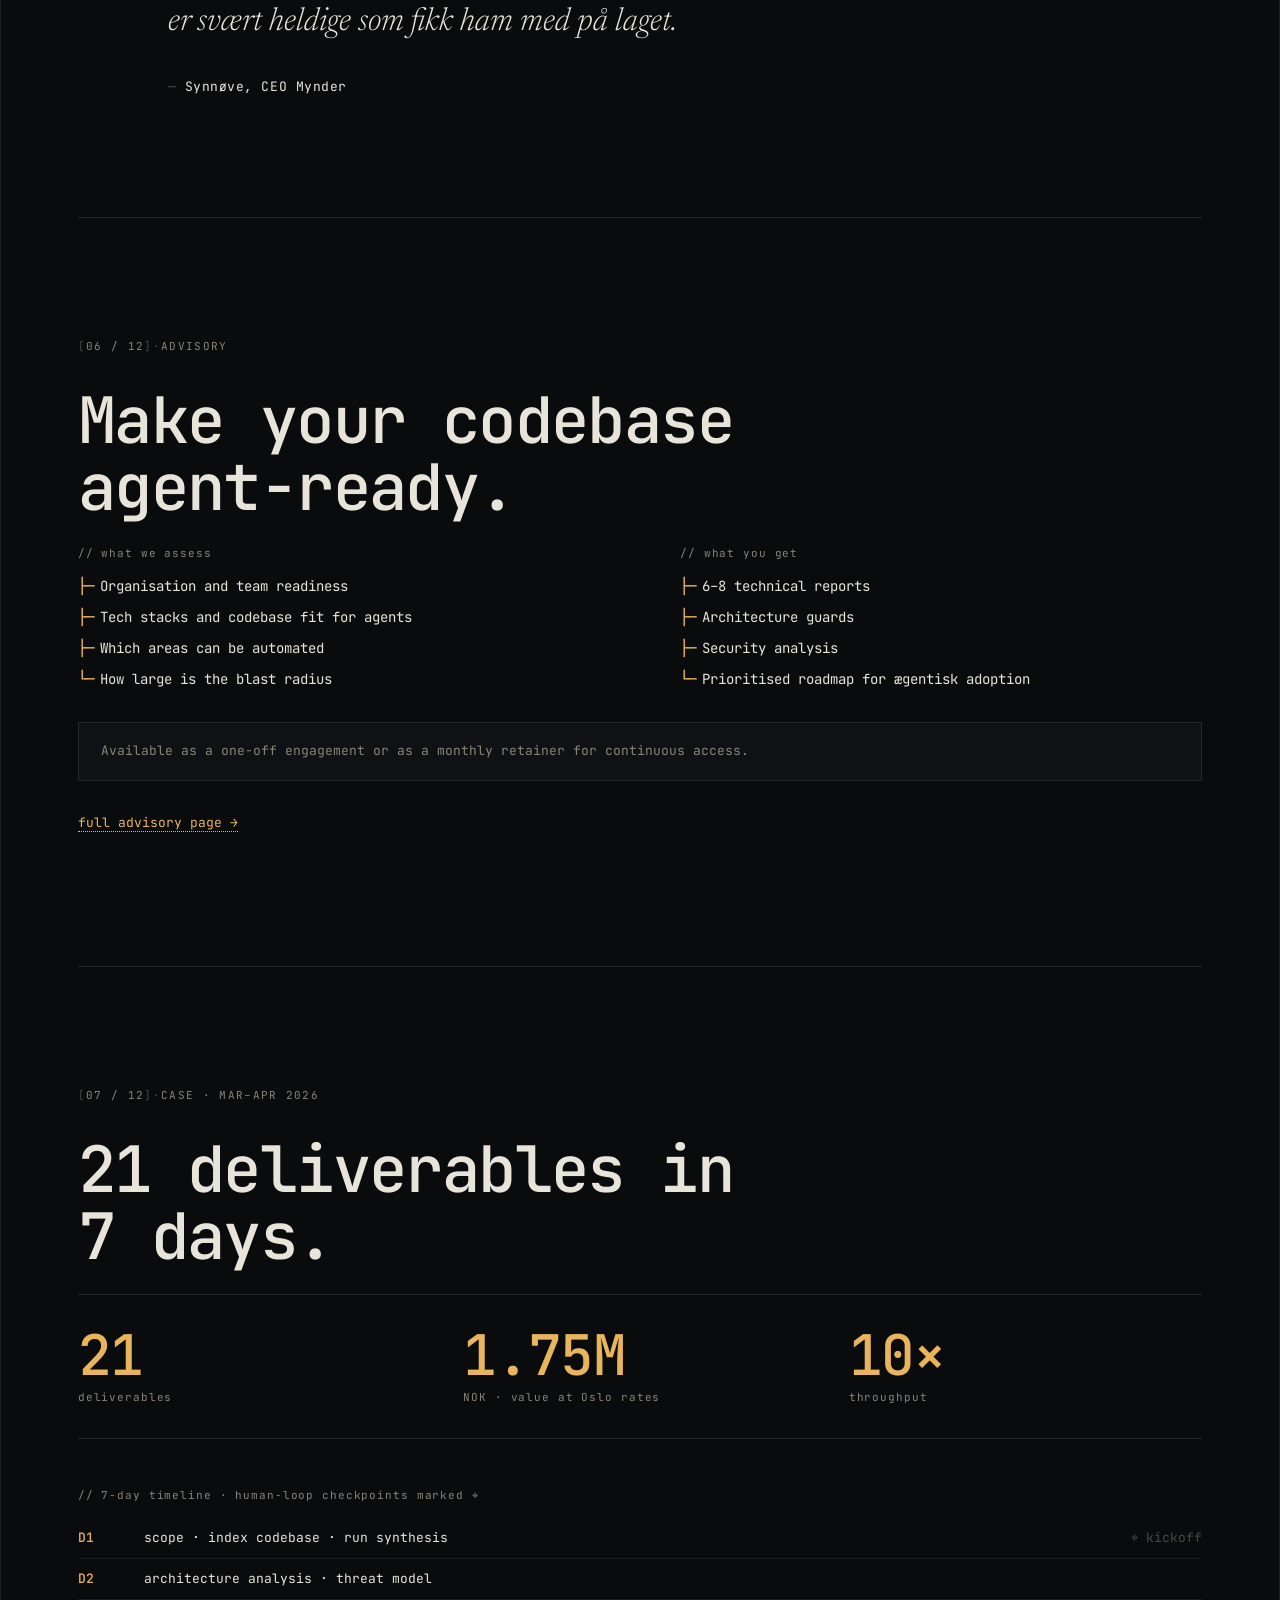
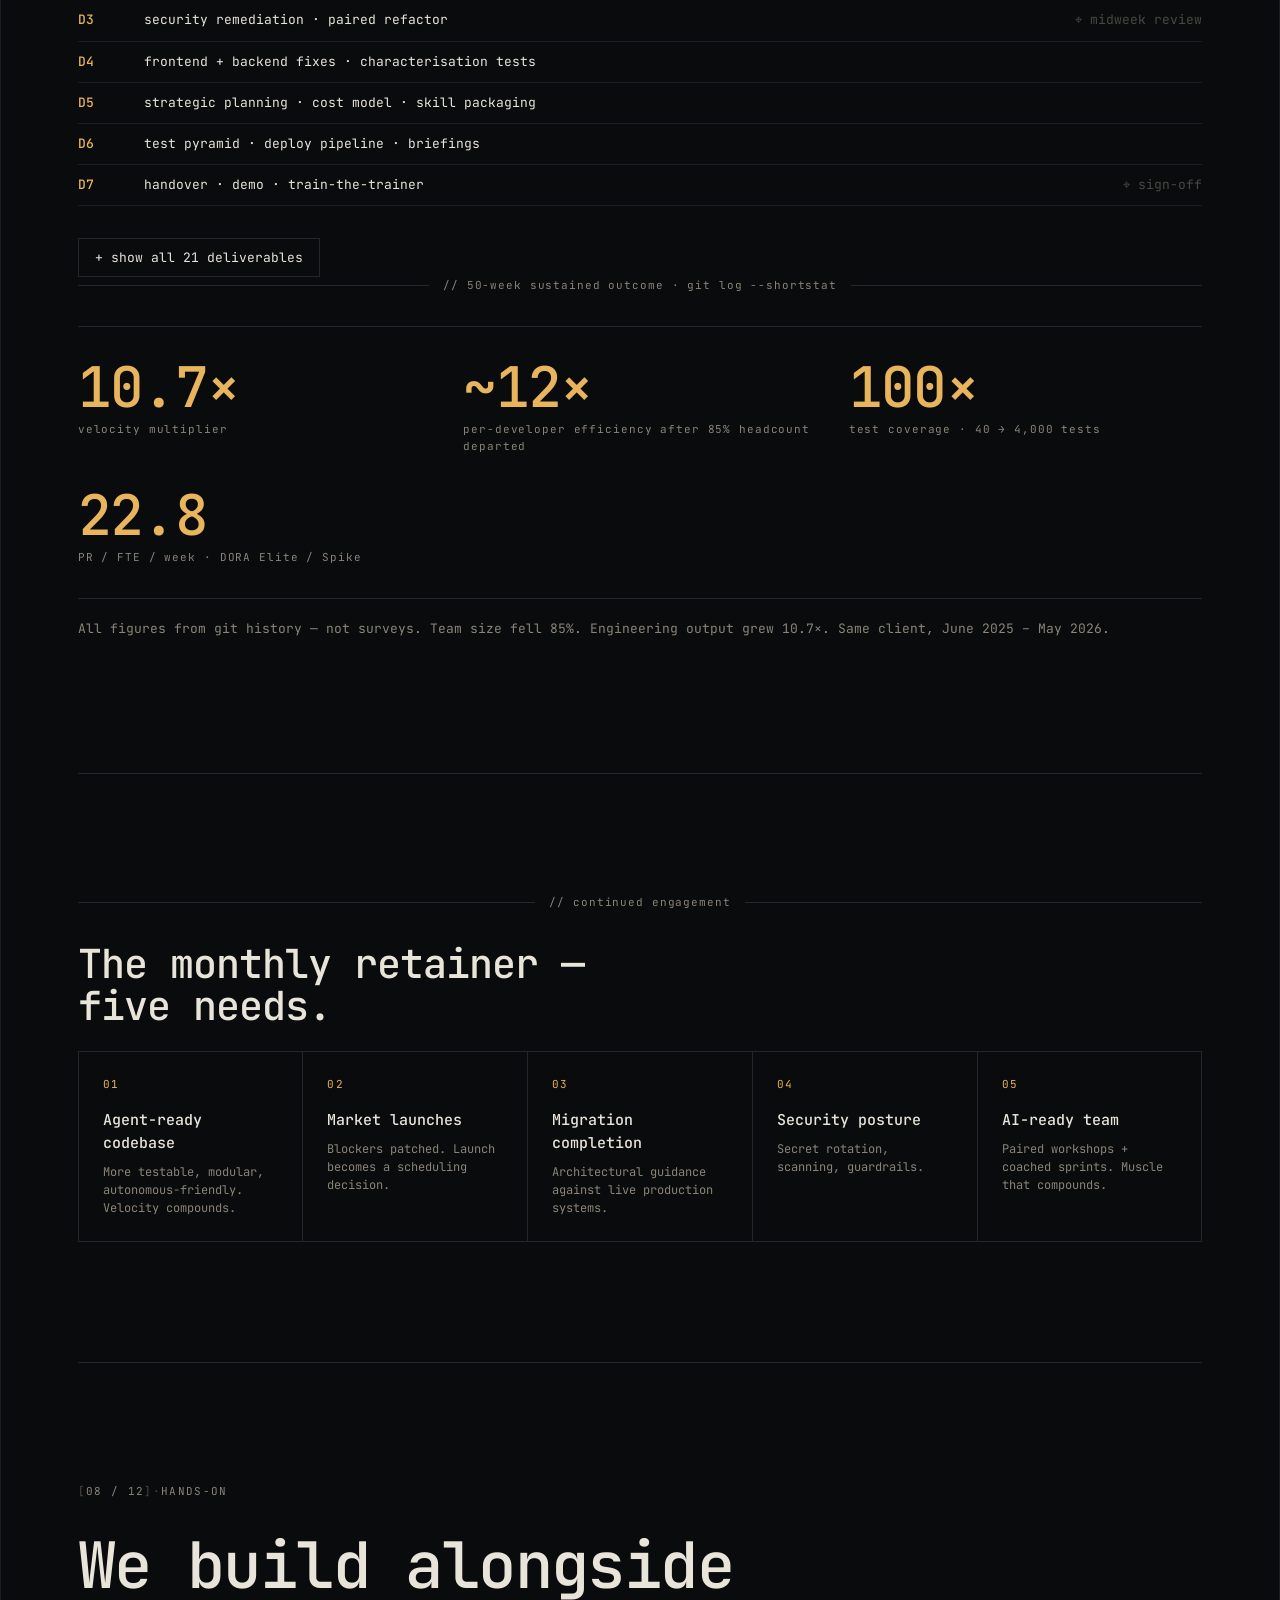
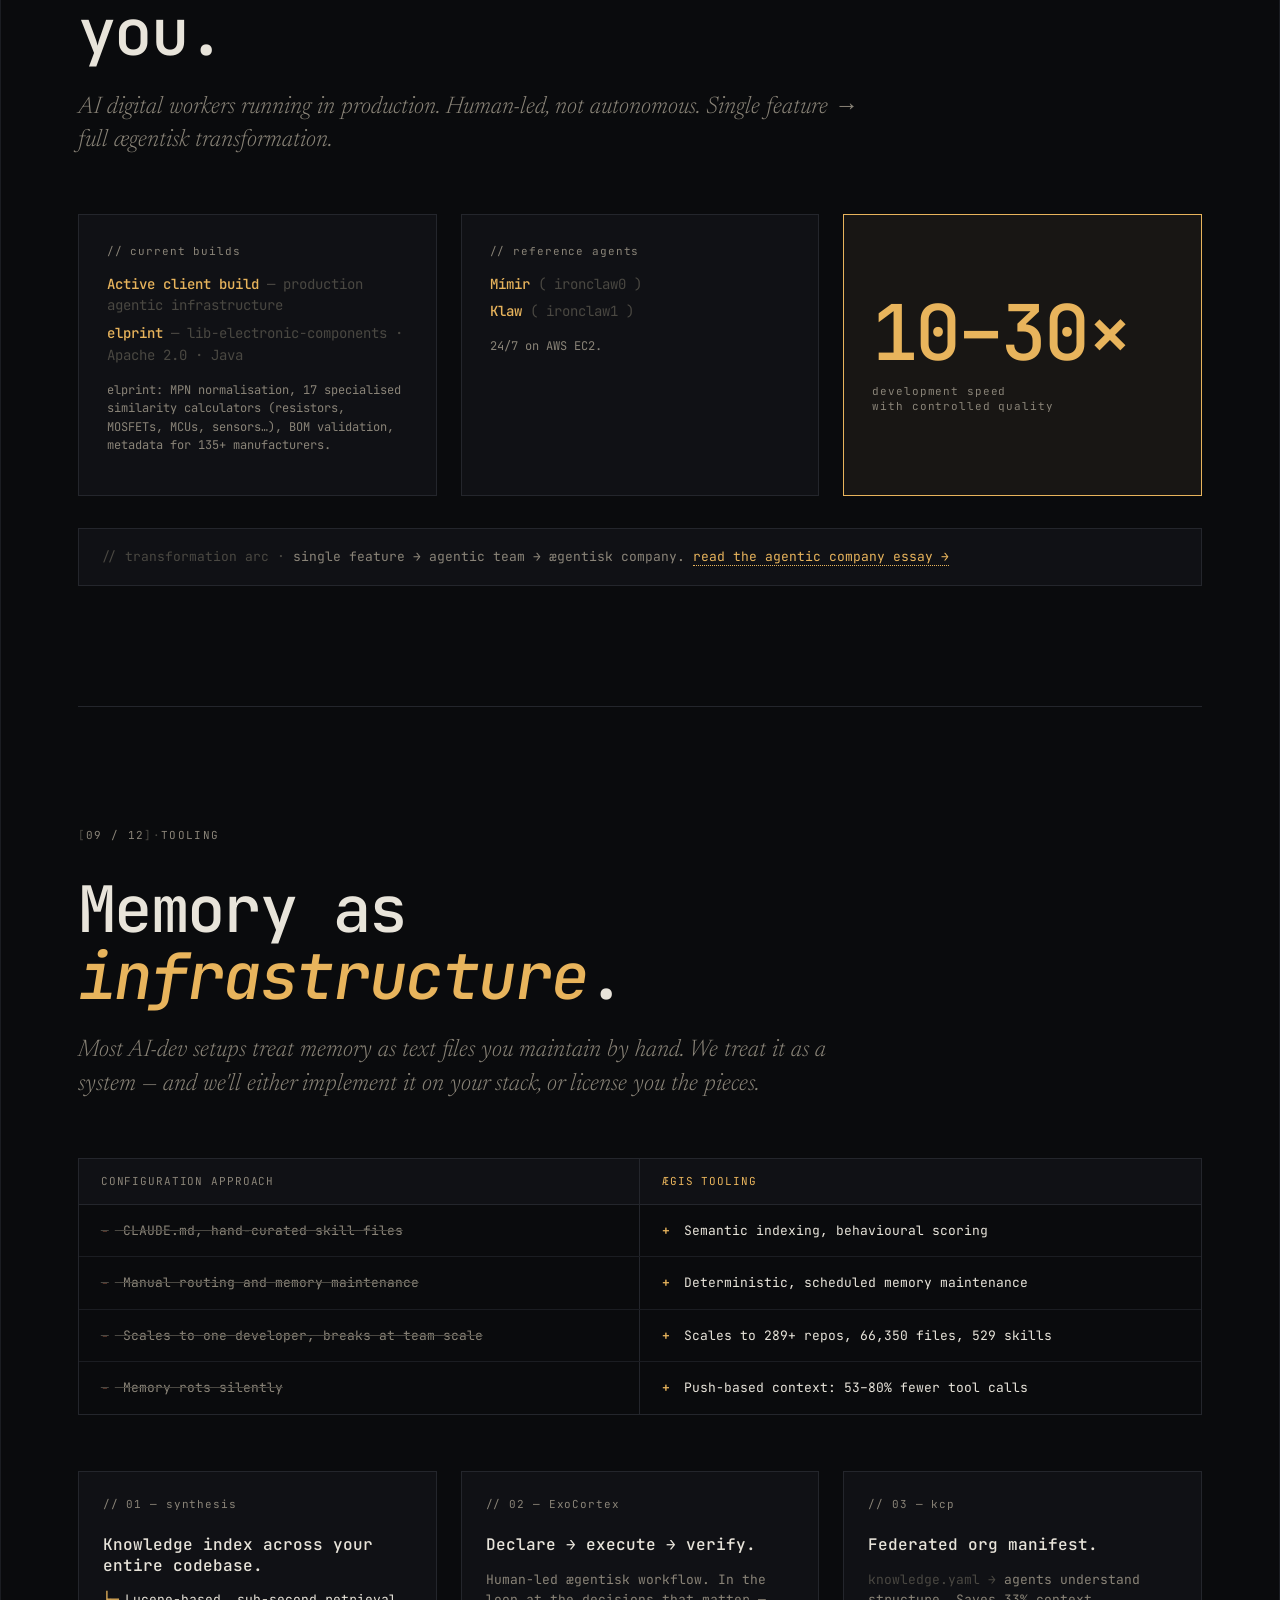
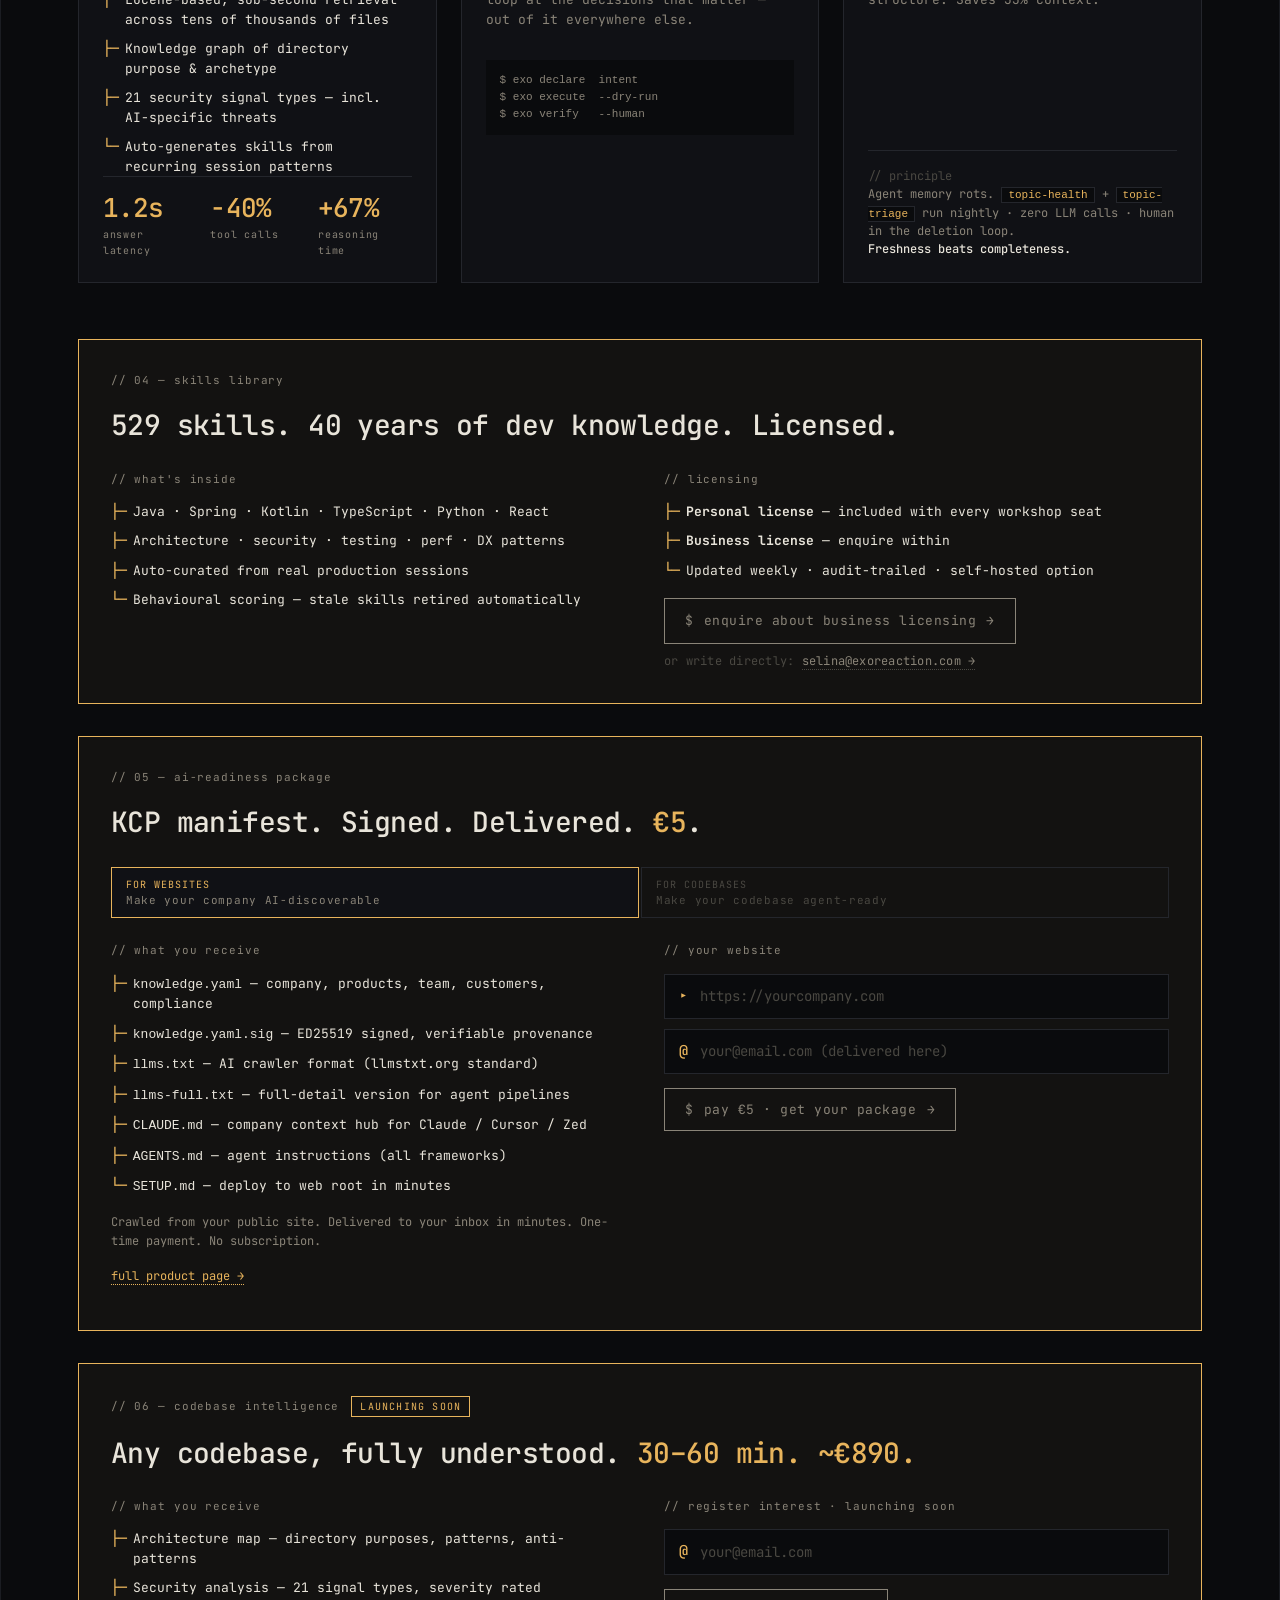
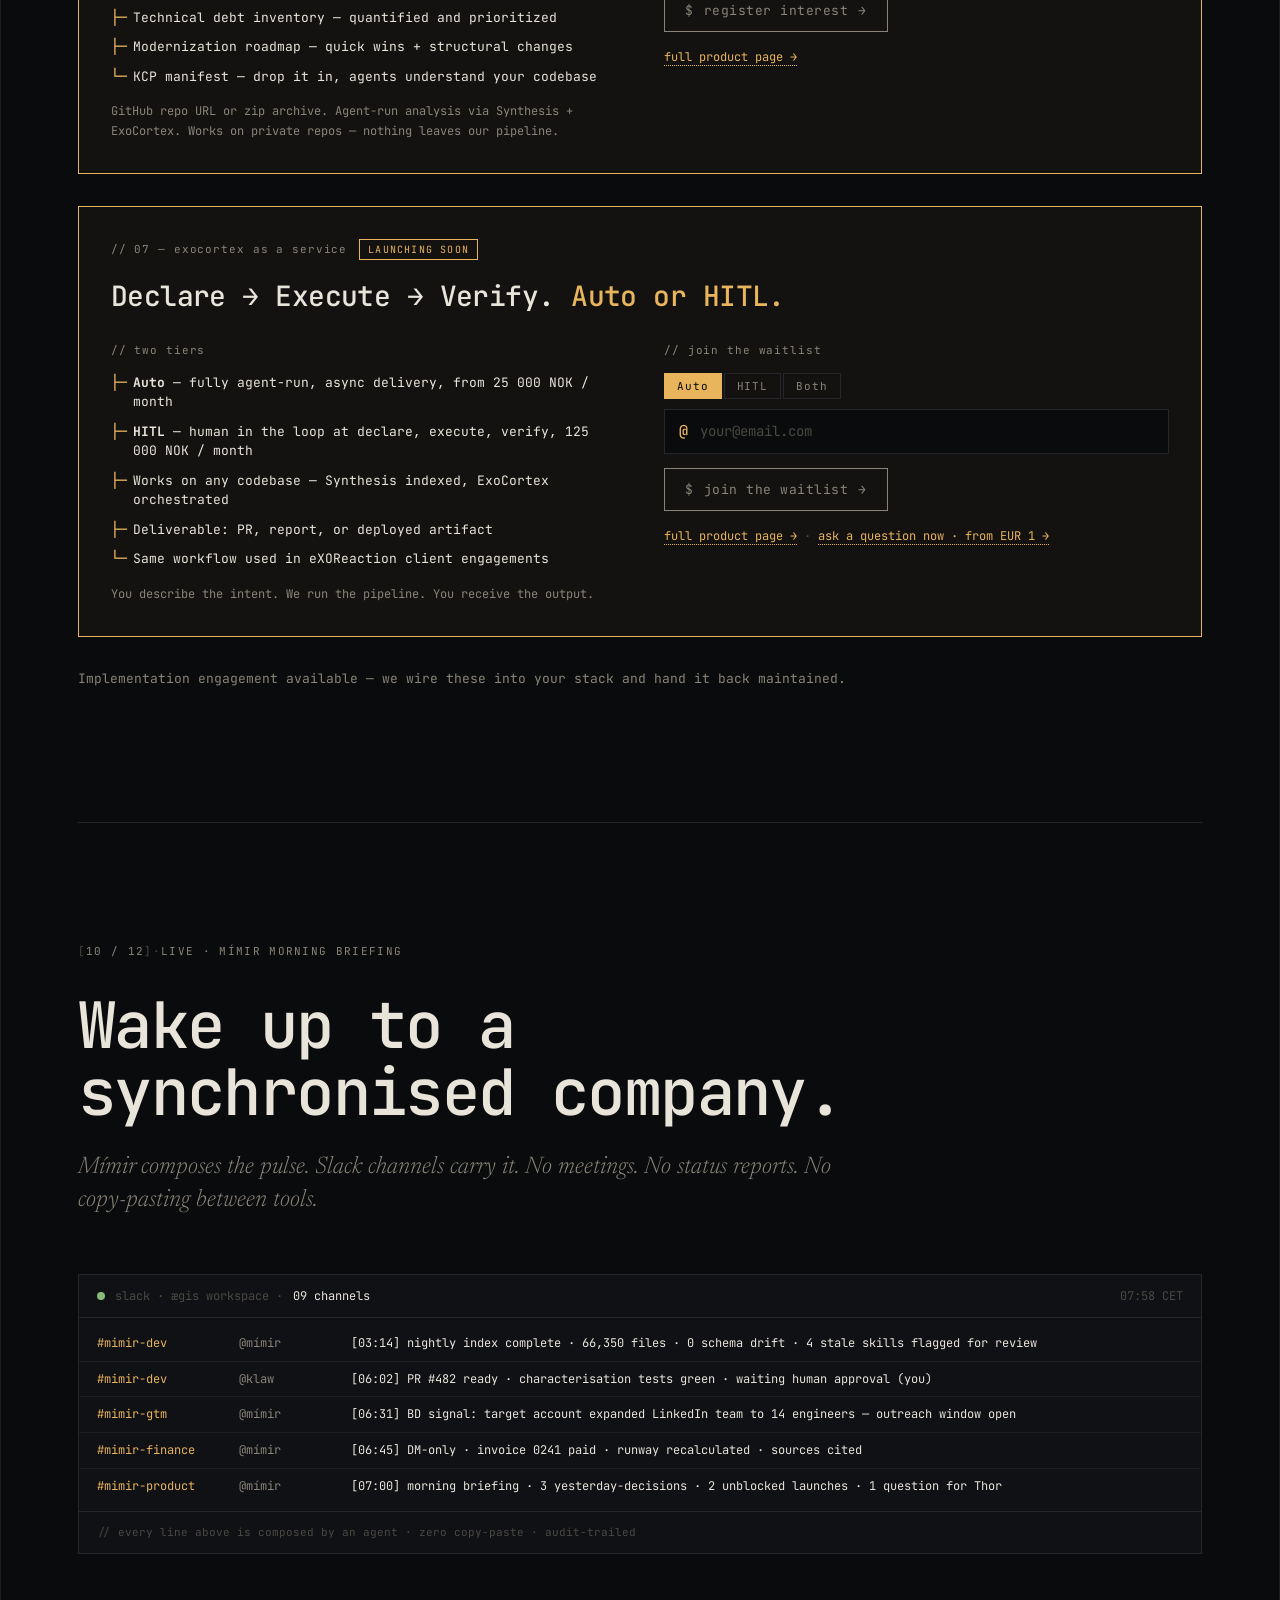
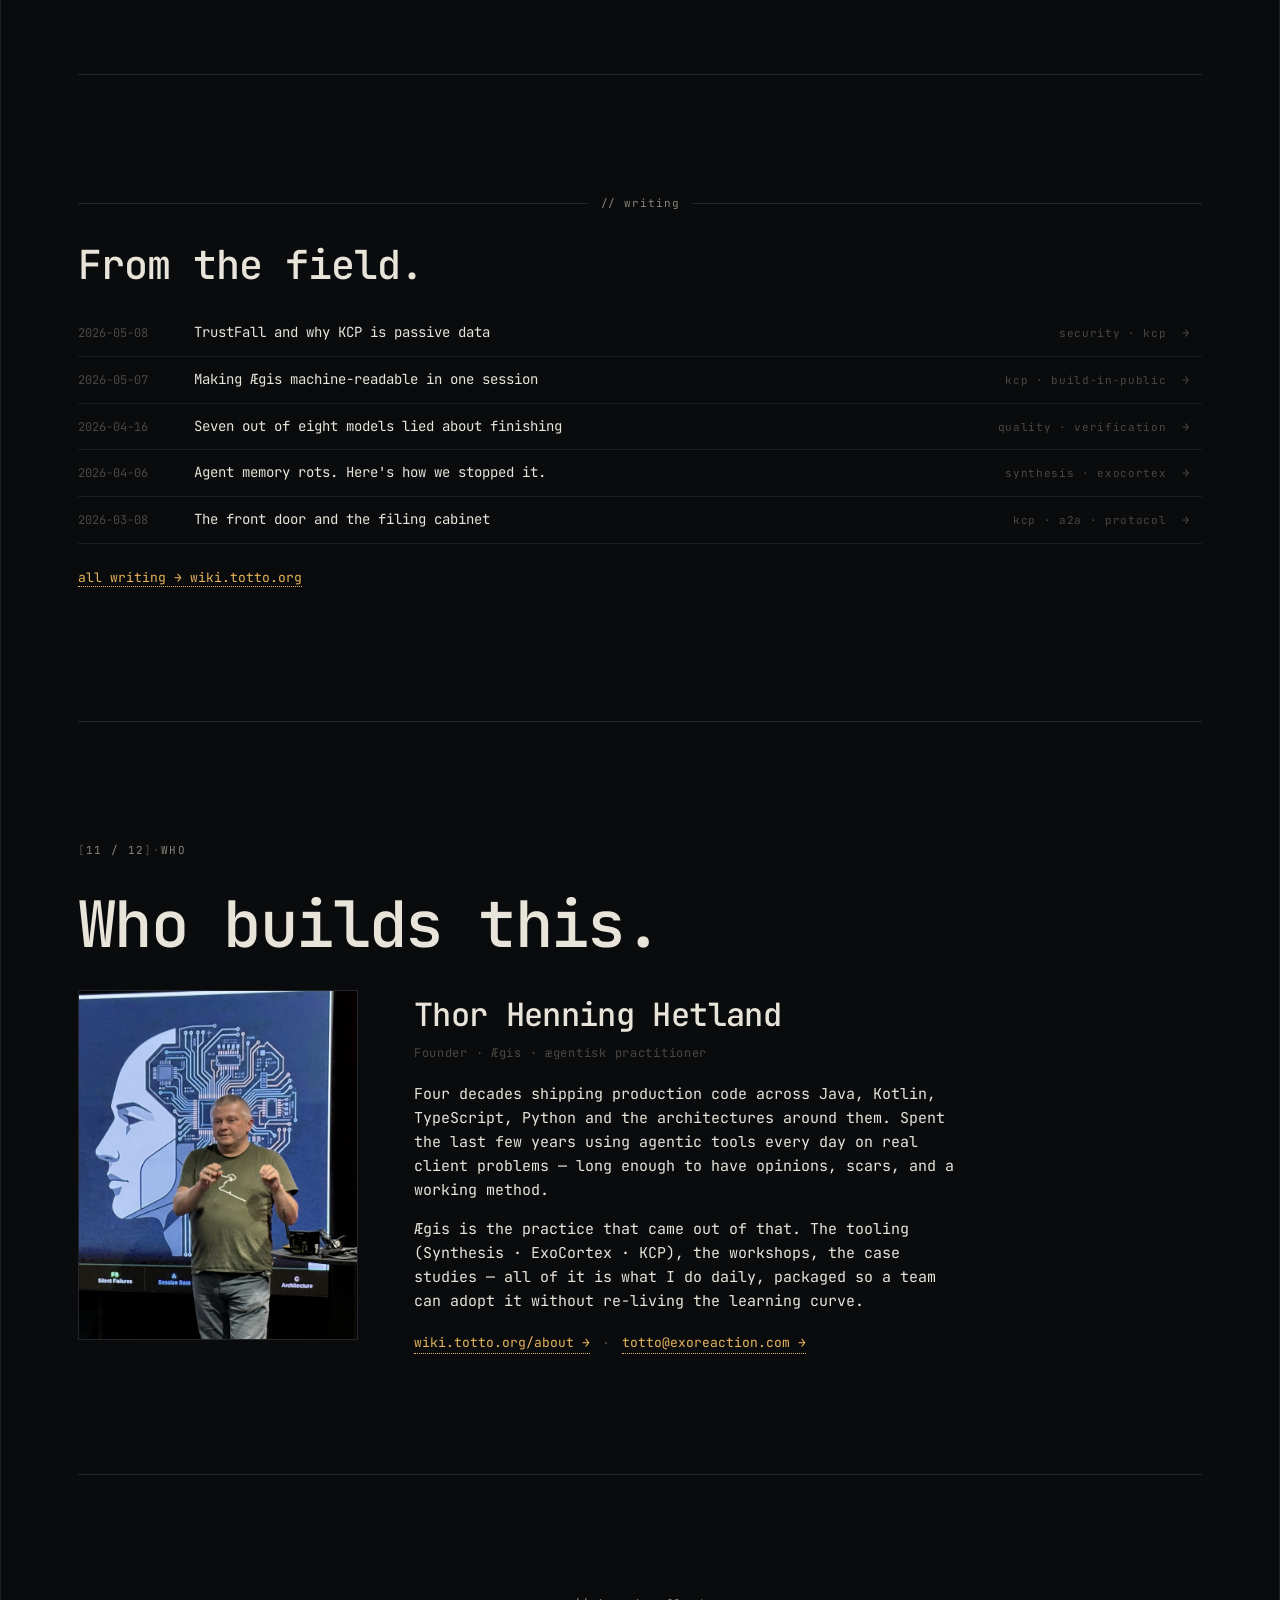
==== commit fcec8d56: "mark Ask ExoCortex Basic + Pro as live" ====
--- a/index.html
+++ b/index.html
@@ -235,14 +235,14 @@
           <a class="writing-row" href="ask-exocortex.html">
             <span class="writing-date">EUR 1</span>
             <span class="writing-title">Ask ExoCortex · Basic</span>
-            <span class="writing-tag dim">5 questions · Haiku · coming soon</span>
-            <span class="writing-arrow dim">→</span>
+            <span class="writing-tag">5 questions · Haiku · live</span>
+            <span class="writing-arrow">→</span>
           </a>
           <a class="writing-row" href="ask-exocortex.html">
             <span class="writing-date">EUR 10</span>
             <span class="writing-title">Ask ExoCortex · Pro</span>
-            <span class="writing-tag dim">20 questions · Sonnet · coming soon</span>
-            <span class="writing-arrow dim">→</span>
+            <span class="writing-tag">20 questions · Sonnet · live</span>
+            <span class="writing-arrow">→</span>
           </a>
           <a class="writing-row" href="ai-readiness-package.html">
             <span class="writing-date">EUR 5</span>
